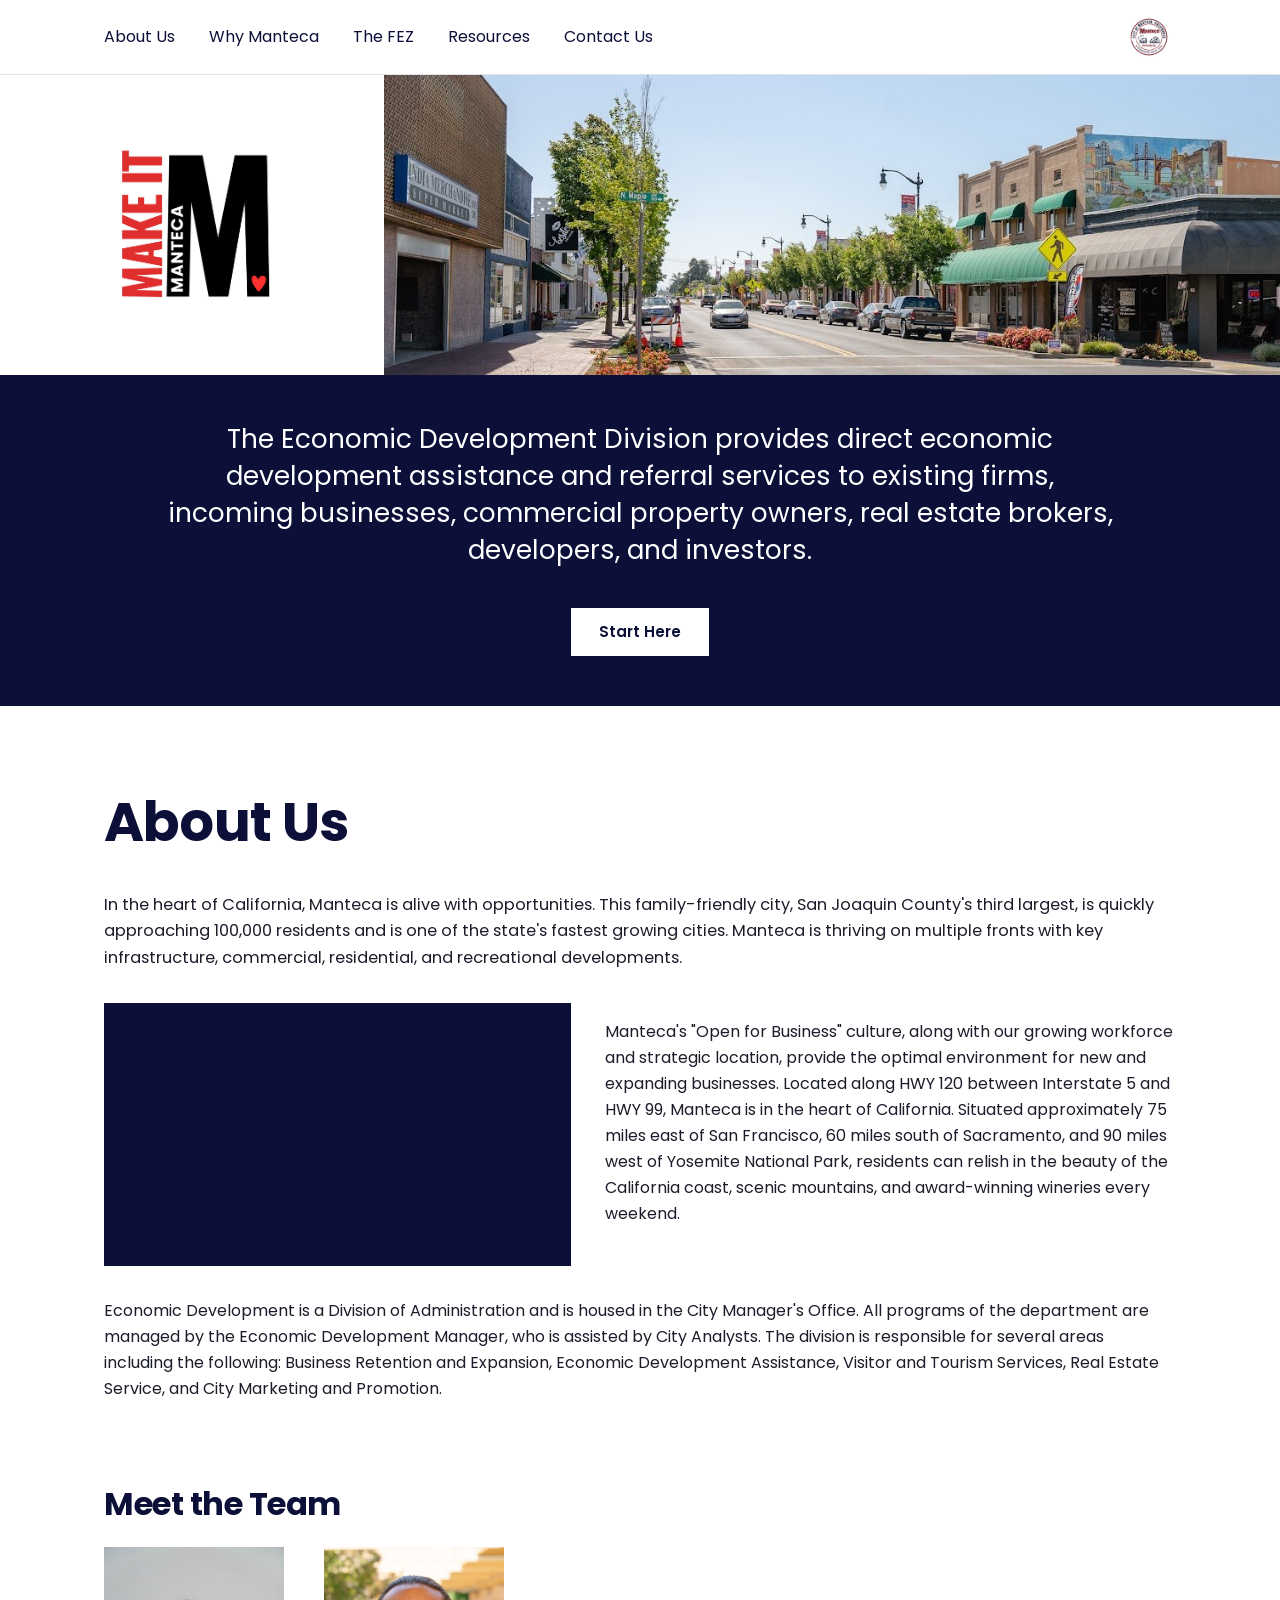
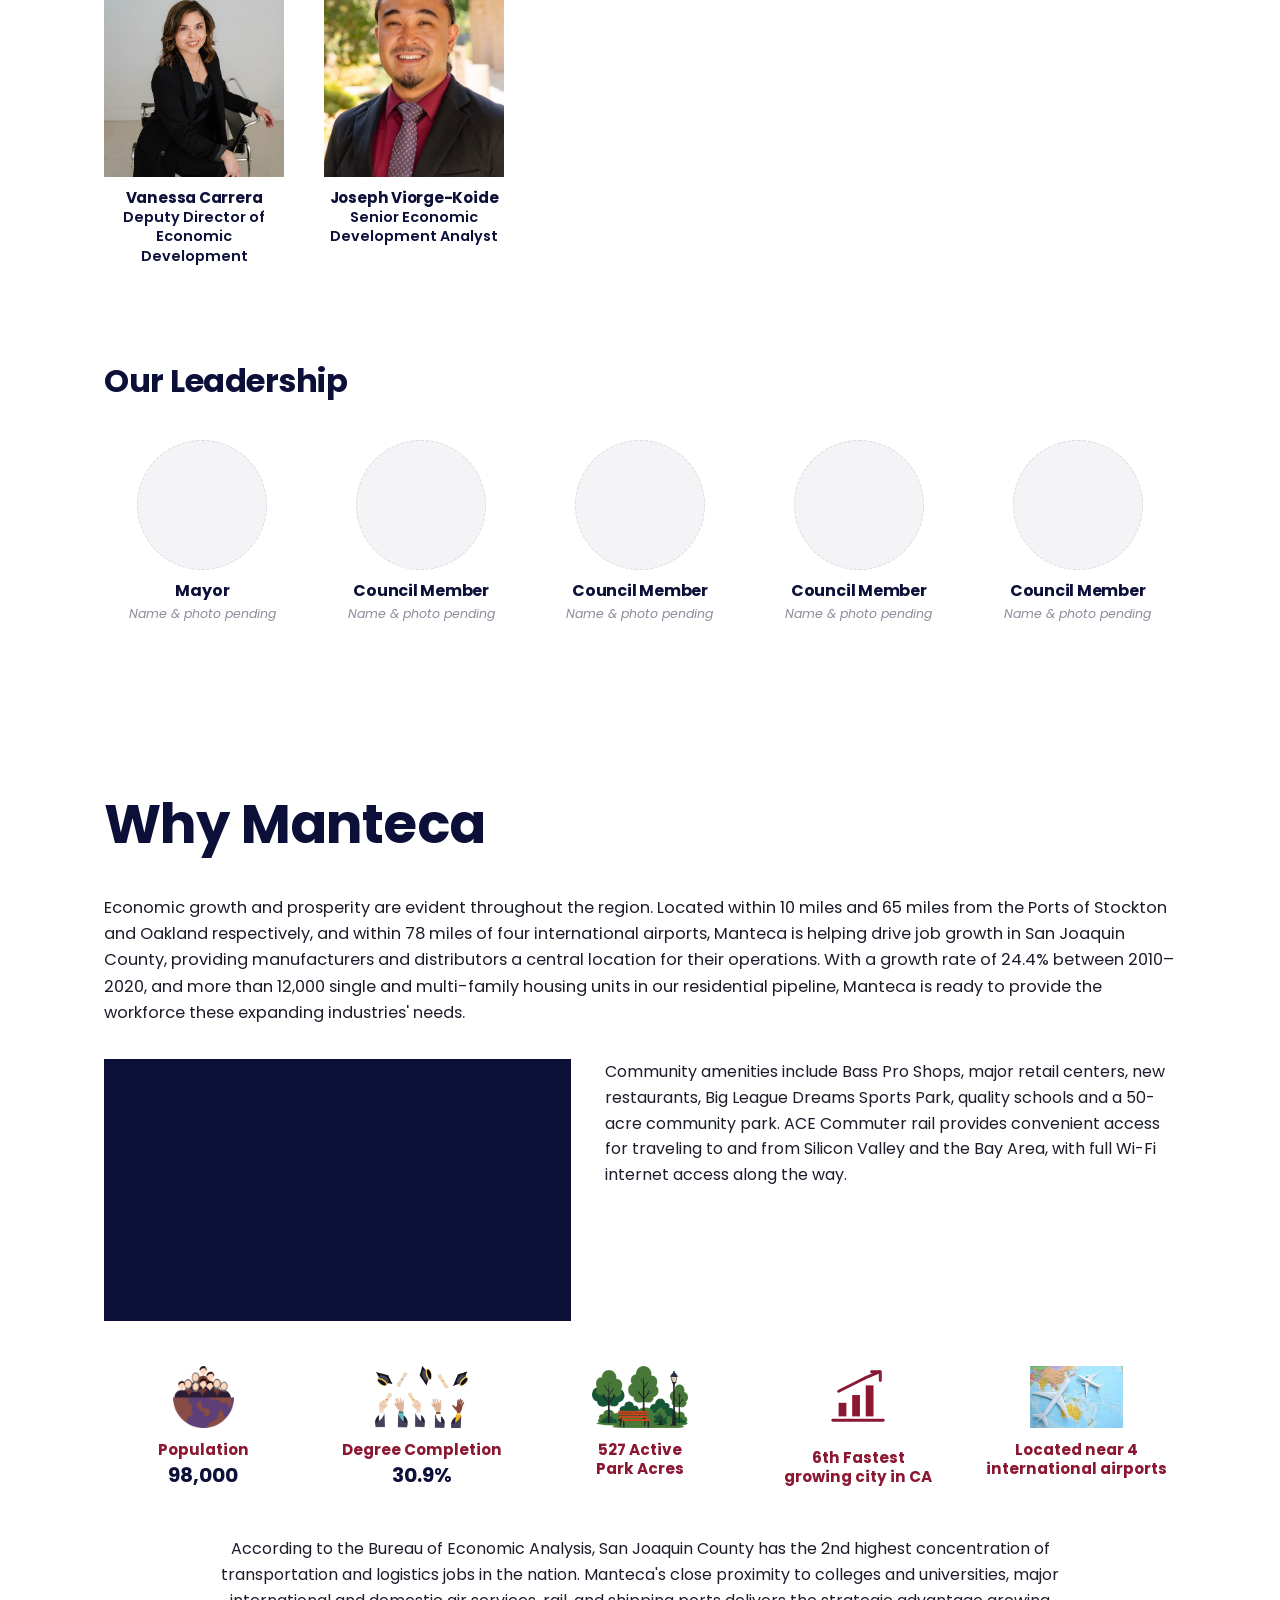
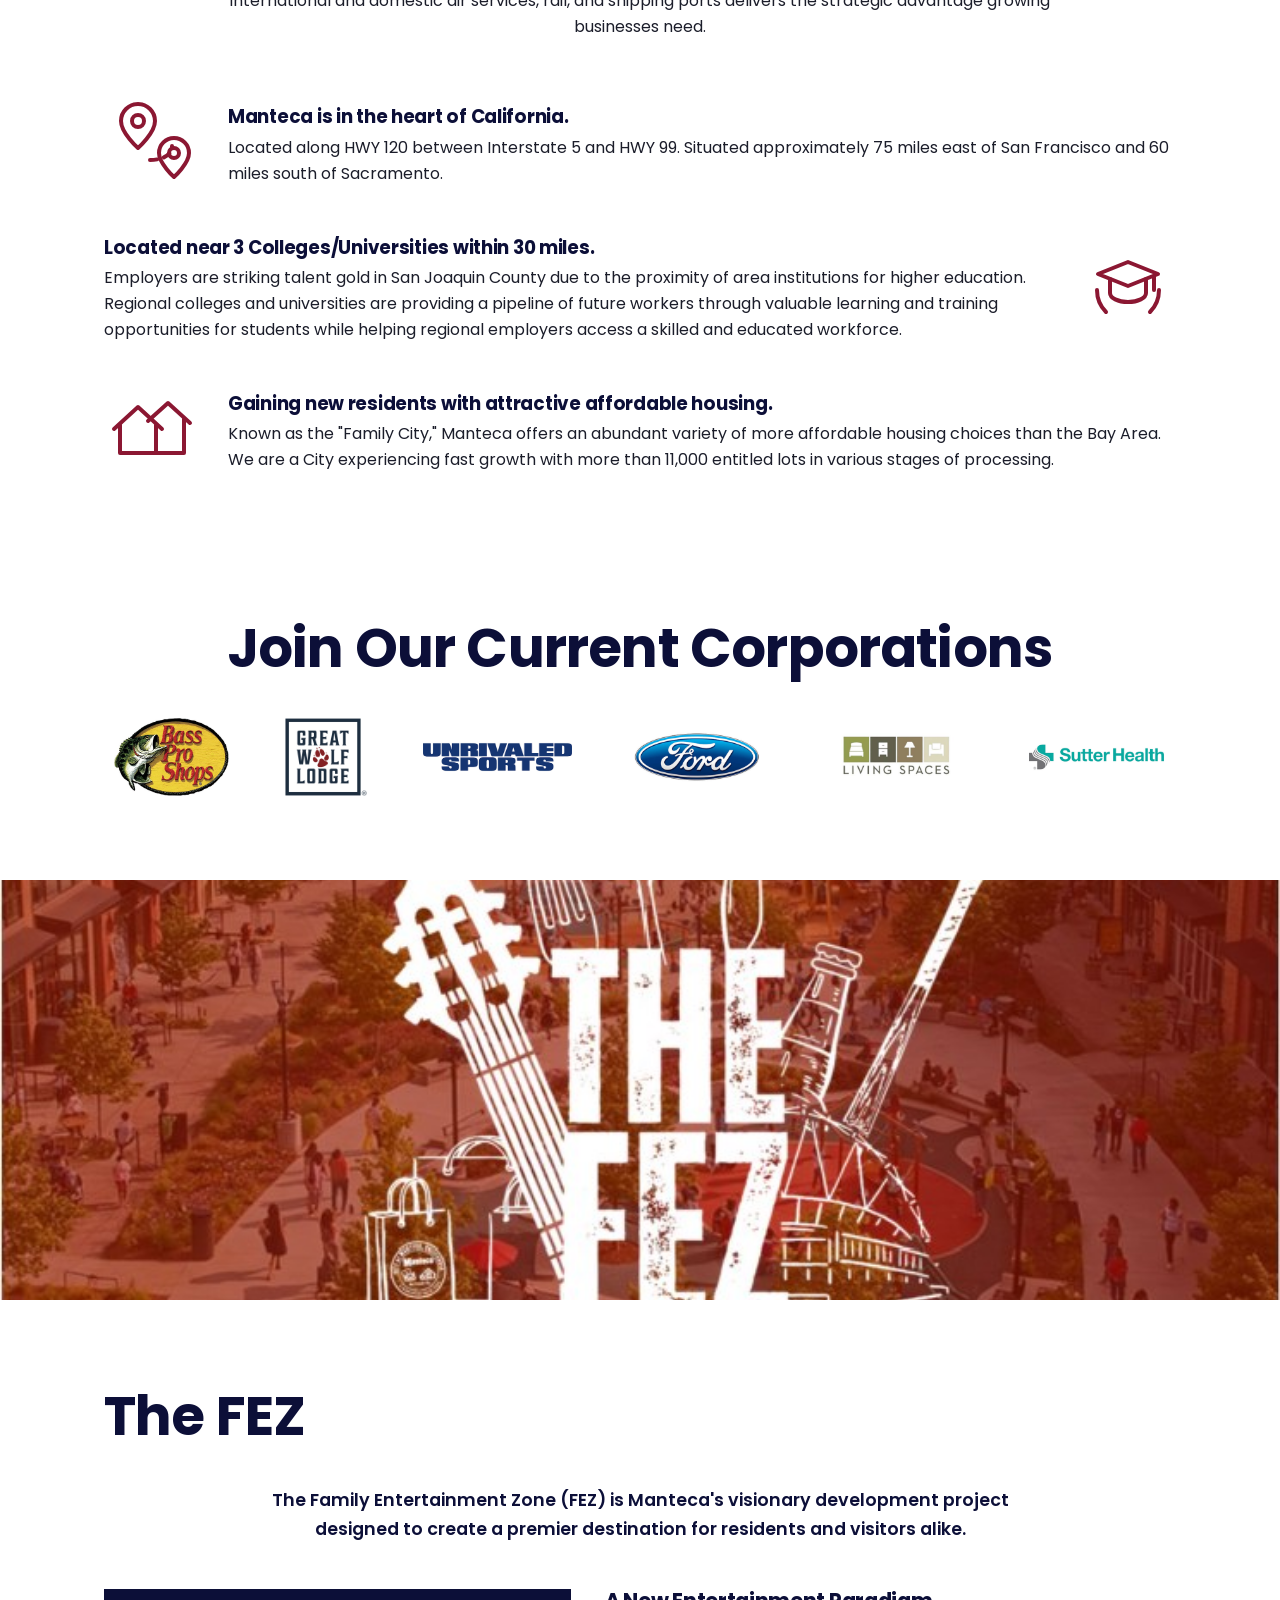
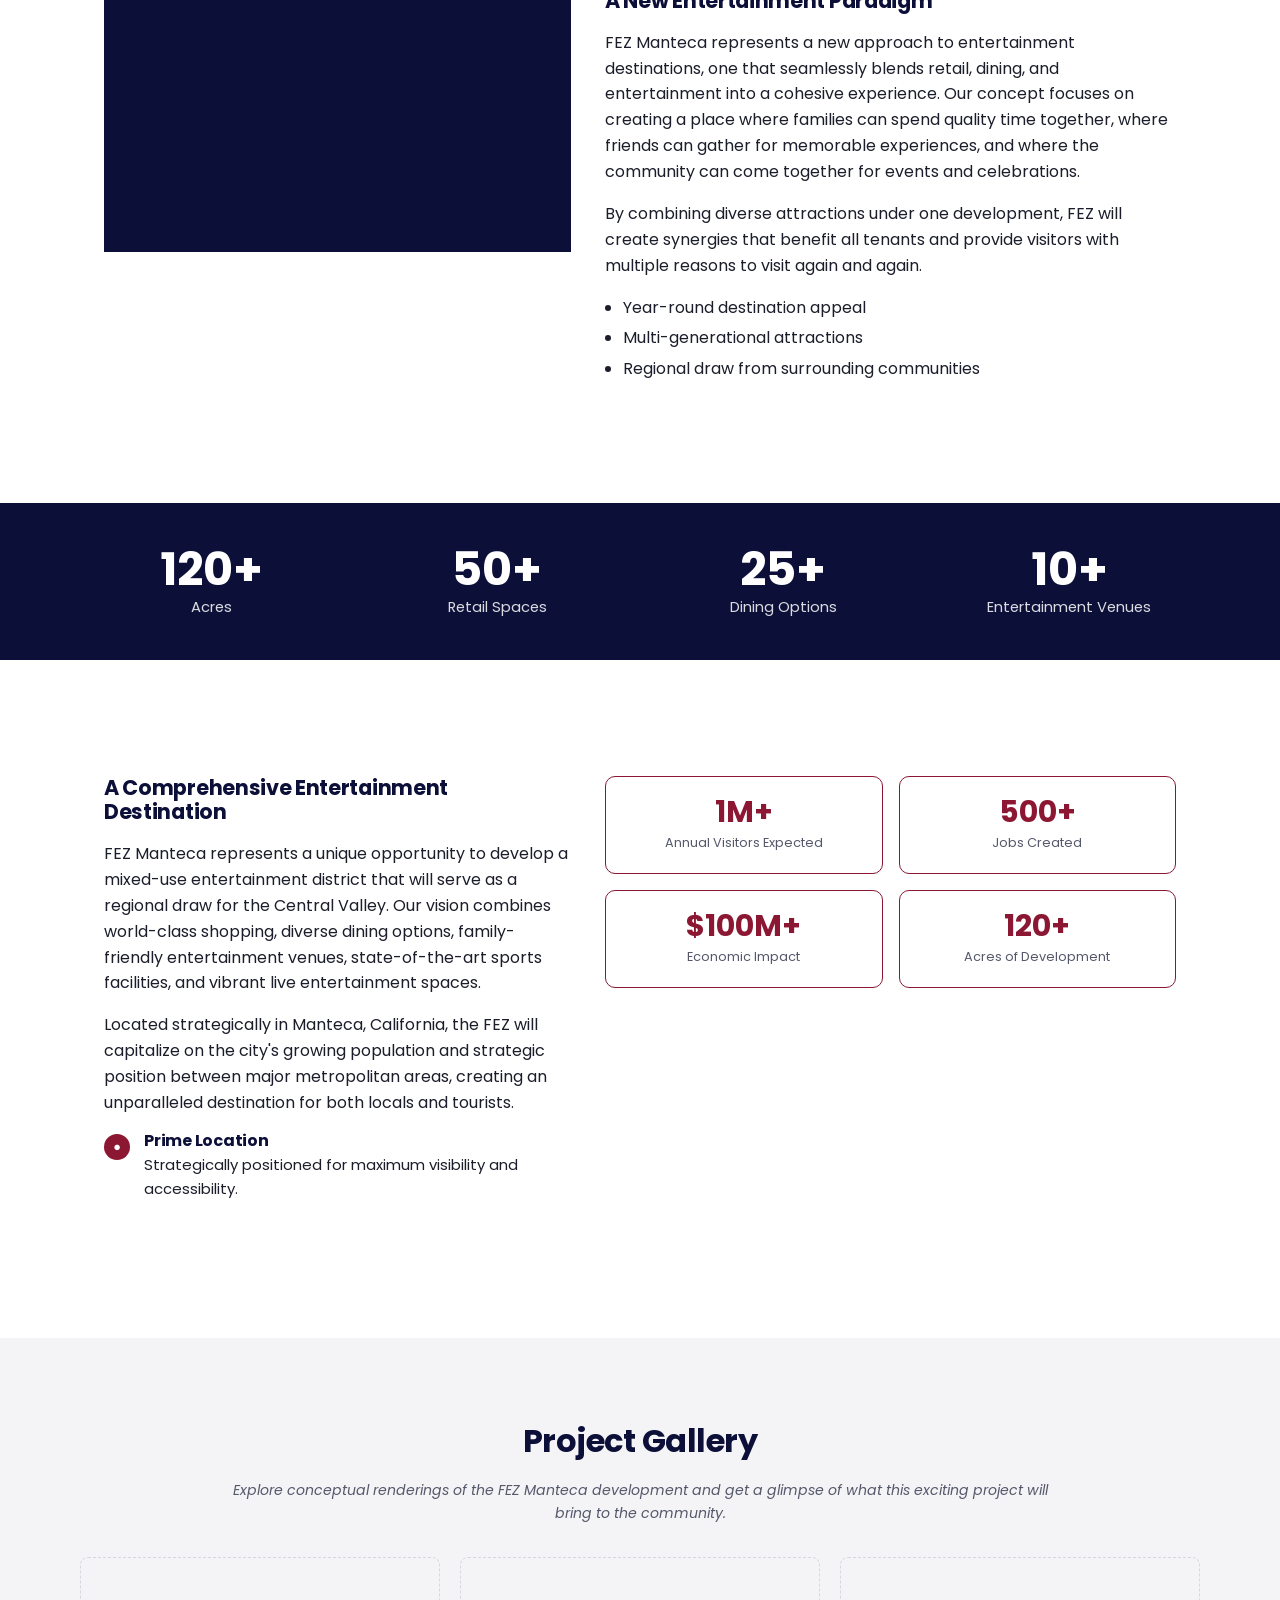
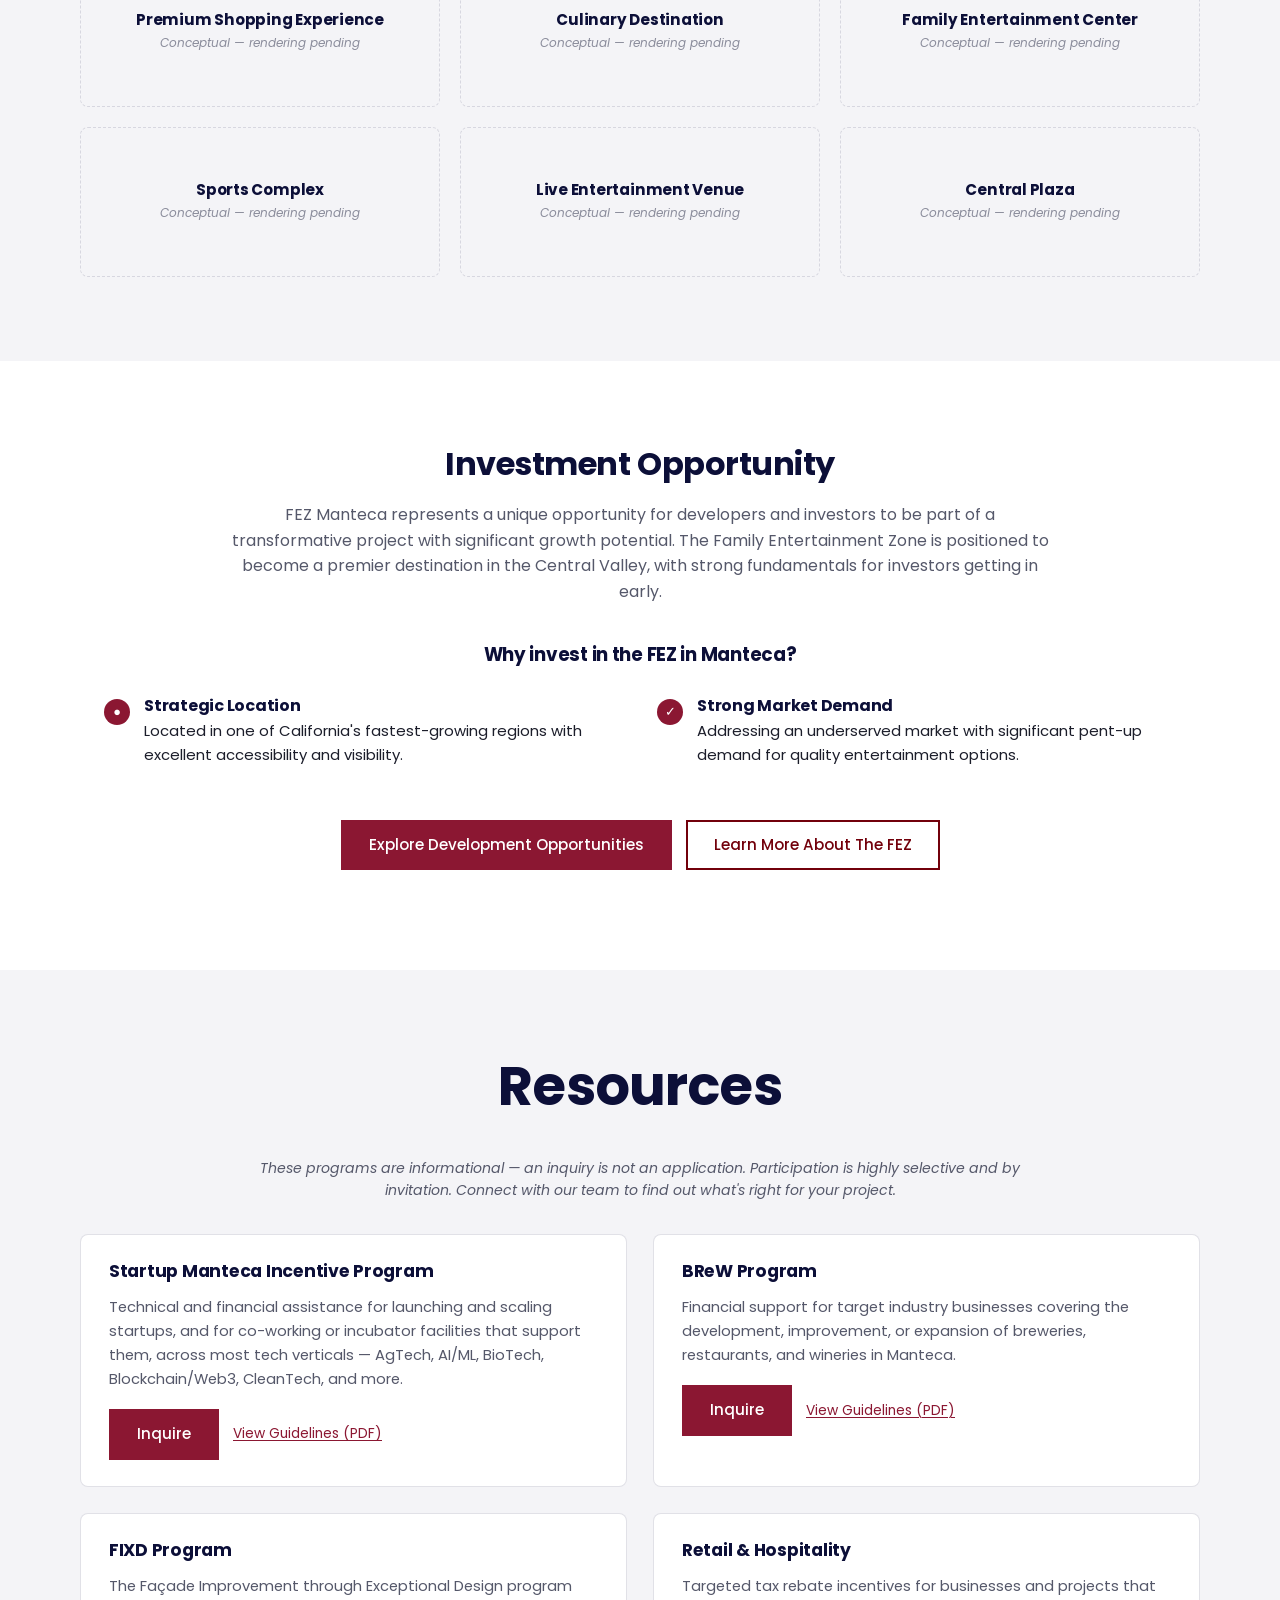
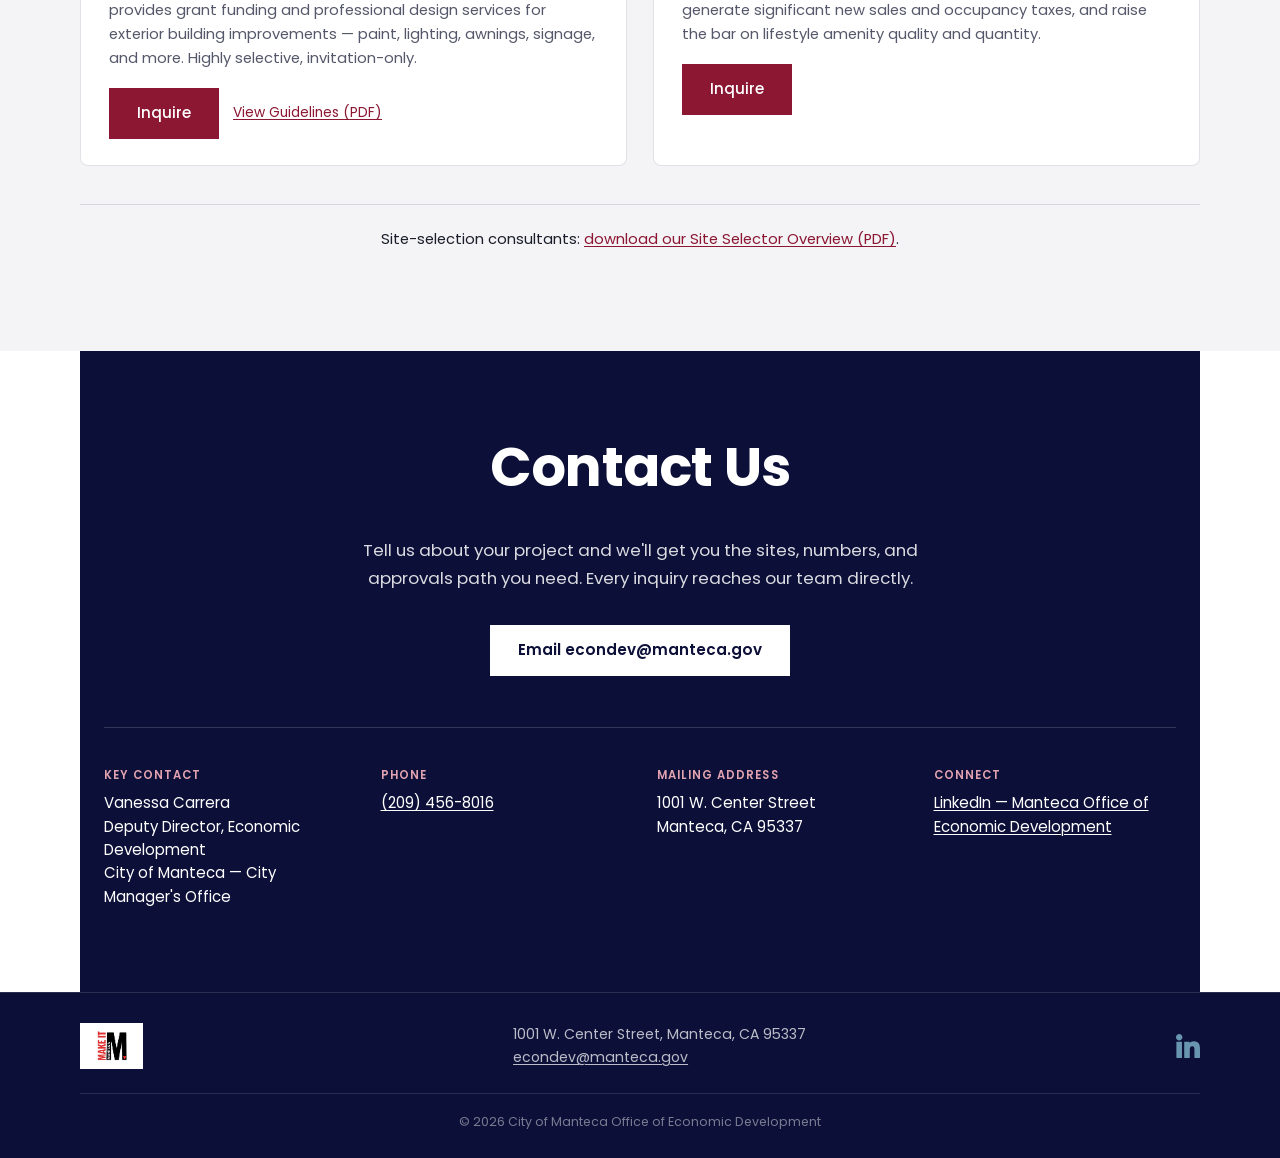
==== index.html @ bfed7cd8 "Scrap the contact form in favour of direct email and phone A form here had no good owner. GitHub Pag" ====
<!DOCTYPE html>
<html lang="en">
<head>
<meta charset="UTF-8" />
<meta name="viewport" content="width=device-width, initial-scale=1, maximum-scale=5">
<title>Make It Manteca | City of Manteca Office of Economic Development</title>
<meta name="description" content="Manteca, CA is a fast-growing city in the heart of California — strategic location, growing workforce, and the 120+ acre Family Entertainment Zone (FEZ), open for development partners.">
<link rel="canonical" href="https://makeitmanteca.com/">

<!-- Open Graph -->
<meta property="og:type" content="website">
<meta property="og:title" content="Make It Manteca | City of Manteca Office of Economic Development">
<meta property="og:description" content="Strategic location, a growing workforce, and the 120+ acre Family Entertainment Zone (FEZ). Discover why developers and investors are choosing Manteca, CA.">
<meta property="og:url" content="https://makeitmanteca.com/">
<meta property="og:image" content="https://makeitmanteca.com/_img/draft/hero-downtown.jpg">

<link rel="preconnect" href="https://fonts.googleapis.com">
<link rel="preconnect" href="https://fonts.gstatic.com" crossorigin>
<link href="https://fonts.googleapis.com/css2?family=Poppins:wght@300;400;500;600;700&display=swap" rel="stylesheet">
<link href="_css/site.css" rel="stylesheet" type="text/css">
</head>
<body>
<a href="#main" class="skip-link">Skip to main content</a>

<!--
  CONTENT + DESIGN SOURCE: the client's Canva draft ("Make it Manteca", City of Manteca,
  July 2026). Section order, copy, palette (navy #0c0f38 / crimson #8b1732), type, and
  imagery all follow that export. Logos, headshots, stat icons, the FEZ hero and the
  downtown hero were extracted from the draft PDF itself.

  Open items the client still owes are marked EDITOR NOTE inline.
-->

<header id="siteHeader">
  <div class="inner">
    <button id="navToggle" aria-expanded="false" aria-controls="nav">&#9776;<span class="visually-hidden">Menu</span></button>
    <!--
      EDITOR NOTE: the draft's nav had an unlabeled placeholder item ("holder") between
      Resources and Contact Us. Omitted until the client supplies a real label.
    -->
    <nav id="nav" aria-label="Main">
      <ul>
        <li><a href="#about">About Us</a></li>
        <li><a href="#whyManteca">Why Manteca</a></li>
        <li><a href="#fez">The FEZ</a></li>
        <li><a href="#resources">Resources</a></li>
        <li><a href="#contact">Contact Us</a></li>
      </ul>
    </nav>
    <img class="seal" src="_img/city-seal.png" alt="City of Manteca, California — The Family City">
  </div>
</header>

<main id="main">

  <section id="hero" aria-label="Introduction">
    <div class="heroSplit">
      <div class="logoPanel">
        <img src="_img/mim-logo.png" alt="Make It Manteca">
      </div>
      <div class="photoPanel" style="background-image:url('_img/draft/hero-downtown.jpg')" role="img" aria-label="Downtown Manteca streetscape on Main Street"></div>
    </div>
    <!--
      The draft floated a small outlined "Start Here" button alone on white below this banner.
      Merged into the navy band instead: the statement and its call to action read as one unit,
      and a solid white button actually has contrast here (crimson on navy does not — both are
      dark, roughly 2:1).
    -->
    <div class="heroBanner">
      <p>The Economic Development Division provides direct economic development assistance and referral services to existing firms, incoming businesses, commercial property owners, real estate brokers, developers, and investors.</p>
      <p class="cta"><a class="btn btn--light" href="#about">Start Here</a></p>
    </div>
  </section>

  <section id="about" class="section" aria-labelledby="aboutHeading">
    <h2 id="aboutHeading" class="sectionTitle">About Us</h2>
    <p class="lede">In the heart of California, Manteca is alive with opportunities. This family-friendly city, San Joaquin County's third largest, is quickly approaching 100,000 residents and is one of the state's fastest growing cities. Manteca is thriving on multiple fronts with key infrastructure, commercial, residential, and recreational developments.</p>

    <div class="mediaRow">
      <div class="videoWrap">
        <iframe src="https://www.youtube.com/embed/uyurfajkfyM" title="City of Manteca Overview: Commercial and Experiential Retail" allow="accelerometer; autoplay; clipboard-write; encrypted-media; gyroscope; picture-in-picture; web-share" allowfullscreen loading="lazy"></iframe>
      </div>
      <p>Manteca's "Open for Business" culture, along with our growing workforce and strategic location, provide the optimal environment for new and expanding businesses. Located along HWY 120 between Interstate 5 and HWY 99, Manteca is in the heart of California. Situated approximately 75 miles east of San Francisco, 60 miles south of Sacramento, and 90 miles west of Yosemite National Park, residents can relish in the beauty of the California coast, scenic mountains, and award-winning wineries every weekend.</p>
    </div>

    <p>Economic Development is a Division of Administration and is housed in the City Manager's Office. All programs of the department are managed by the Economic Development Manager, who is assisted by City Analysts. The division is responsible for several areas including the following: Business Retention and Expansion, Economic Development Assistance, Visitor and Tourism Services, Real Estate Service, and City Marketing and Promotion.</p>

    <h3 class="subTitle" style="margin-top:2.6em;">Meet the Team</h3>
    <!--
      EDITOR NOTE: the draft asks "Add Toni?" beside these two cards — an open question about
      adding a third card for Toni Lundgren. Left at two until the client confirms.
    -->
    <div class="teamGrid">
      <div class="teamCard">
        <img src="_img/team/vanessa-carrera.jpg" alt="Vanessa Carrera">
        <h4>Vanessa Carrera</h4>
        <p>Deputy Director of<br>Economic Development</p>
      </div>
      <div class="teamCard">
        <img src="_img/team/joseph-viorge-koide.jpg" alt="Joseph Viorge-Koide">
        <h4>Joseph Viorge-Koide</h4>
        <p>Senior Economic<br>Development Analyst</p>
      </div>
    </div>

    <h3 class="subTitle" style="margin-top:3em;">Our Leadership</h3>
    <!--
      EDITOR NOTE: role-only by design. Research surfaced likely current officeholders
      (Mayor Gary Singh; Vice Mayor Regina Lackey, District 2; Councilmember Mike Morowit,
      District 4) but council composition changes and the draft left all five unlabeled —
      confirm names and headshots with the City Clerk before publishing them.
    -->
    <div class="leadershipRow">
      <div class="leaderCard"><div class="avatar"></div><h4>Mayor</h4><p>Name &amp; photo pending</p></div>
      <div class="leaderCard"><div class="avatar"></div><h4>Council Member</h4><p>Name &amp; photo pending</p></div>
      <div class="leaderCard"><div class="avatar"></div><h4>Council Member</h4><p>Name &amp; photo pending</p></div>
      <div class="leaderCard"><div class="avatar"></div><h4>Council Member</h4><p>Name &amp; photo pending</p></div>
      <div class="leaderCard"><div class="avatar"></div><h4>Council Member</h4><p>Name &amp; photo pending</p></div>
    </div>
  </section>

  <section id="whyManteca" class="section" aria-labelledby="whyMantecaHeading">
    <h2 id="whyMantecaHeading" class="sectionTitle">Why Manteca</h2>
    <p class="lede">Economic growth and prosperity are evident throughout the region. Located within 10 miles and 65 miles from the Ports of Stockton and Oakland respectively, and within 78 miles of four international airports, Manteca is helping drive job growth in San Joaquin County, providing manufacturers and distributors a central location for their operations. With a growth rate of 24.4% between 2010&ndash;2020, and more than 12,000 single and multi-family housing units in our residential pipeline, Manteca is ready to provide the workforce these expanding industries' needs.</p>

    <div class="mediaRow">
      <div class="videoWrap">
        <iframe src="https://www.youtube.com/embed/FROXGKClHnk" title="Make It Manteca" allow="accelerometer; autoplay; clipboard-write; encrypted-media; gyroscope; picture-in-picture; web-share" allowfullscreen loading="lazy"></iframe>
      </div>
      <div>
        <!--
          EDITOR NOTE: the draft printed the "Family City / 11,000 entitled lots" paragraph
          twice in this section — here and again verbatim in the third feature row below.
          Kept once, in the feature row.
        -->
        <p>Community amenities include Bass Pro Shops, major retail centers, new restaurants, Big League Dreams Sports Park, quality schools and a 50-acre community park. ACE Commuter rail provides convenient access for traveling to and from Silicon Valley and the Bay Area, with full Wi-Fi internet access along the way.</p>
      </div>
    </div>

    <div class="statRow">
      <div class="statTile">
        <img src="_img/icons/population.png" alt="" aria-hidden="true">
        <span class="label">Population</span>
        <span class="figure">98,000</span>
      </div>
      <div class="statTile">
        <img src="_img/icons/degree.png" alt="" aria-hidden="true">
        <span class="label">Degree Completion</span>
        <span class="figure">30.9%</span>
      </div>
      <div class="statTile">
        <img src="_img/icons/parks.png" alt="" aria-hidden="true">
        <span class="label">527 Active<br>Park Acres</span>
      </div>
      <div class="statTile">
        <!-- the draft's bar-chart mark is vector art in Canva; redrawn here in brand crimson -->
        <svg viewBox="0 0 64 64" fill="none" aria-hidden="true" focusable="false">
          <path d="M6 56h52" stroke="#8b1732" stroke-width="3" stroke-linecap="round"/>
          <rect x="12" y="38" width="8" height="14" fill="#8b1732"/>
          <rect x="26" y="30" width="8" height="22" fill="#8b1732"/>
          <rect x="40" y="20" width="8" height="32" fill="#8b1732"/>
          <path d="M12 26 L28 18 L40 12 L54 6" stroke="#8b1732" stroke-width="3" stroke-linecap="round" stroke-linejoin="round"/>
          <path d="M46 6h9v9" stroke="#8b1732" stroke-width="3" stroke-linecap="round" stroke-linejoin="round"/>
        </svg>
        <span class="label">6th Fastest<br>growing city in CA</span>
      </div>
      <div class="statTile">
        <img src="_img/icons/airports.png" alt="" aria-hidden="true">
        <span class="label">Located near 4<br>international airports</span>
      </div>
    </div>

    <p class="beaNote">According to the Bureau of Economic Analysis, San Joaquin County has the 2nd highest concentration of transportation and logistics jobs in the nation. Manteca's close proximity to colleges and universities, major international and domestic air services, rail, and shipping ports delivers the strategic advantage growing businesses need.</p>

    <div class="featureRow">
      <div class="icon">
        <svg viewBox="0 0 96 96" fill="none" aria-hidden="true" focusable="false">
          <path d="M34 10c9.4 0 17 7.6 17 17 0 12-17 27-17 27S17 39 17 27c0-9.4 7.6-17 17-17z" stroke="currentColor" stroke-width="4" stroke-linejoin="round"/>
          <circle cx="34" cy="27" r="6" stroke="currentColor" stroke-width="4"/>
          <path d="M46 66c14 0 22-6 22-14" stroke="currentColor" stroke-width="4" stroke-linecap="round" stroke-dasharray="7 7"/>
          <path d="M70 44c8.3 0 15 6.7 15 15 0 10.5-15 24-15 24S55 69.5 55 59c0-8.3 6.7-15 15-15z" stroke="currentColor" stroke-width="4" stroke-linejoin="round"/>
          <circle cx="70" cy="59" r="5" stroke="currentColor" stroke-width="4"/>
        </svg>
      </div>
      <div>
        <h4>Manteca is in the heart of California.</h4>
        <p>Located along HWY 120 between Interstate 5 and HWY 99. Situated approximately 75 miles east of San Francisco and 60 miles south of Sacramento.</p>
      </div>
    </div>

    <div class="featureRow featureRow--flip">
      <div class="icon">
        <svg viewBox="0 0 96 96" fill="none" aria-hidden="true" focusable="false">
          <path d="M48 24 78 36 48 48 18 36 48 24z" stroke="currentColor" stroke-width="4" stroke-linejoin="round"/>
          <path d="M30 41v14c0 5 8 9 18 9s18-4 18-9V41" stroke="currentColor" stroke-width="4" stroke-linecap="round"/>
          <path d="M74 38v14" stroke="currentColor" stroke-width="4" stroke-linecap="round"/>
          <path d="M26 74c-6-6-9-14-9-22M70 74c6-6 9-14 9-22" stroke="currentColor" stroke-width="4" stroke-linecap="round"/>
        </svg>
      </div>
      <div>
        <!--
          EDITOR NOTE: the draft left this heading as literal "xx College/Universities in xx
          miles." Filled from a sourced count — San Joaquin Delta College (~14.5 mi),
          University of the Pacific (~16 mi), CSU Stanislaus (~29 mi). Confirm this is the
          set the client wants cited.
        -->
        <h4>Located near 3 Colleges/Universities within 30 miles.</h4>
        <p>Employers are striking talent gold in San Joaquin County due to the proximity of area institutions for higher education. Regional colleges and universities are providing a pipeline of future workers through valuable learning and training opportunities for students while helping regional employers access a skilled and educated workforce.</p>
      </div>
    </div>

    <div class="featureRow">
      <div class="icon">
        <svg viewBox="0 0 96 96" fill="none" aria-hidden="true" focusable="false">
          <path d="M10 48 34 26l24 22" stroke="currentColor" stroke-width="4" stroke-linecap="round" stroke-linejoin="round"/>
          <path d="M16 44v28h36V44" stroke="currentColor" stroke-width="4" stroke-linecap="round" stroke-linejoin="round"/>
          <path d="M44 40 64 22l22 20" stroke="currentColor" stroke-width="4" stroke-linecap="round" stroke-linejoin="round"/>
          <path d="M50 72h30V38" stroke="currentColor" stroke-width="4" stroke-linecap="round" stroke-linejoin="round"/>
        </svg>
      </div>
      <div>
        <h4>Gaining new residents with attractive affordable housing.</h4>
        <p>Known as the "Family City," Manteca offers an abundant variety of more affordable housing choices than the Bay Area. We are a City experiencing fast growth with more than 11,000 entitled lots in various stages of processing.</p>
      </div>
    </div>

    <h2 class="sectionTitle center" style="margin-top:2.4em;">Join Our Current Corporations</h2>
    <div id="logoWall">
      <img src="_img/logos/bass-pro-shops.png" alt="Bass Pro Shops">
      <img src="_img/logos/great-wolf-lodge.png" alt="Great Wolf Lodge">
      <img src="_img/logos/unrivaled-sports.png" alt="Unrivaled Sports">
      <img src="_img/logos/ford.png" alt="Ford">
      <img src="_img/logos/living-spaces.png" alt="Living Spaces">
      <img src="_img/logos/sutter-health.png" alt="Sutter Health">
    </div>
    <!--
      EDITOR NOTE: Walmart is named in the draft and belongs in this wall, but its logo is
      vector art in the Canva file and could not be extracted as an image. Add a licensed
      Walmart logo file to _img/logos/ and drop an <img> in above.

      EDITOR NOTE: the draft also reserves space for 4 business testimonial videos here, all
      four left empty. Cut until real testimonials are supplied.
    -->
  </section>

  <section id="fez" aria-labelledby="fezHeading">
    <div class="fezHero" style="background-image:url('_img/draft/fez-hero.jpg')" role="img" aria-label="The FEZ — Family Entertainment Zone, Manteca, CA"></div>
    <div class="section">
      <h2 id="fezHeading" class="sectionTitle">The FEZ</h2>
      <p class="tagline">The Family Entertainment Zone (FEZ) is Manteca's visionary development project designed to create a premier destination for residents and visitors alike.</p>

      <div class="mediaRow">
        <div class="videoWrap">
          <iframe src="https://www.youtube.com/embed/xxdtJeF1AtQ" title="The FEZ – Manteca's Family Entertainment Zone" allow="accelerometer; autoplay; clipboard-write; encrypted-media; gyroscope; picture-in-picture; web-share" allowfullscreen loading="lazy"></iframe>
        </div>
        <div>
          <h3 class="subTitle" style="font-size:1.3rem;">A New Entertainment Paradigm</h3>
          <p>FEZ Manteca represents a new approach to entertainment destinations, one that seamlessly blends retail, dining, and entertainment into a cohesive experience. Our concept focuses on creating a place where families can spend quality time together, where friends can gather for memorable experiences, and where the community can come together for events and celebrations.</p>
          <p>By combining diverse attractions under one development, FEZ will create synergies that benefit all tenants and provide visitors with multiple reasons to visit again and again.</p>
          <ul class="bullets">
            <li>Year-round destination appeal</li>
            <li>Multi-generational attractions</li>
            <li>Regional draw from surrounding communities</li>
          </ul>
        </div>
      </div>
    </div>

    <!--
      EDITOR NOTE: FEZ acreage conflict — the draft says 120+ acres, the promo video said 150,
      the legacy .org site said 1,040. Using the draft's 120+ throughout. Reconfirm with
      Vanessa/Elia before this goes to print.
    -->
    <div class="fezBand">
      <div class="inner">
        <div><strong>120+</strong><span>Acres</span></div>
        <div><strong>50+</strong><span>Retail Spaces</span></div>
        <div><strong>25+</strong><span>Dining Options</span></div>
        <div><strong>10+</strong><span>Entertainment Venues</span></div>
      </div>
    </div>

    <div class="section">
      <div class="mediaRow">
        <div>
          <h3 class="subTitle" style="font-size:1.3rem;">A Comprehensive Entertainment Destination</h3>
          <p>FEZ Manteca represents a unique opportunity to develop a mixed-use entertainment district that will serve as a regional draw for the Central Valley. Our vision combines world-class shopping, diverse dining options, family-friendly entertainment venues, state-of-the-art sports facilities, and vibrant live entertainment spaces.</p>
          <p>Located strategically in Manteca, California, the FEZ will capitalize on the city's growing population and strategic position between major metropolitan areas, creating an unparalleled destination for both locals and tourists.</p>
          <div class="investPoint">
            <span class="dot" aria-hidden="true">&#9679;</span>
            <div>
              <h5>Prime Location</h5>
              <p>Strategically positioned for maximum visibility and accessibility.</p>
            </div>
          </div>
        </div>
        <!--
          EDITOR NOTE: "$100+ Economic Impact" in the draft is missing its unit — using $100M+
          per the build brief's stated assumption. Confirm with the client.
          The draft's metric box also repeated "120+ Acres of Development", already in the band
          above; dropped so the same figure isn't printed twice.
        -->
        <div class="metricCards">
          <div><strong>1M+</strong><span>Annual Visitors Expected</span></div>
          <div><strong>500+</strong><span>Jobs Created</span></div>
          <div><strong>$100M+</strong><span>Economic Impact</span></div>
          <div><strong>120+</strong><span>Acres of Development</span></div>
        </div>
      </div>
    </div>

    <div class="section section--tint">
      <div class="inner">
        <h3 class="subTitle center">Project Gallery</h3>
        <p class="noteLine">Explore conceptual renderings of the FEZ Manteca development and get a glimpse of what this exciting project will bring to the community.</p>
        <!--
          EDITOR NOTE: the draft's six gallery images are concept/stock renderings embedded as a
          single flattened graphic, too low-resolution to reuse and not confirmed as real project
          assets. Rendered as labeled placeholders rather than passing stock art off as the real
          design. Drop real renderings in and swap these cards for <img> when available.
        -->
        <div class="galleryGrid">
          <div class="galleryCard"><h5>Premium Shopping Experience</h5><span>Conceptual — rendering pending</span></div>
          <div class="galleryCard"><h5>Culinary Destination</h5><span>Conceptual — rendering pending</span></div>
          <div class="galleryCard"><h5>Family Entertainment Center</h5><span>Conceptual — rendering pending</span></div>
          <div class="galleryCard"><h5>Sports Complex</h5><span>Conceptual — rendering pending</span></div>
          <div class="galleryCard"><h5>Live Entertainment Venue</h5><span>Conceptual — rendering pending</span></div>
          <div class="galleryCard"><h5>Central Plaza</h5><span>Conceptual — rendering pending</span></div>
        </div>
      </div>
    </div>

    <div class="section">
      <h3 class="subTitle center">Investment Opportunity</h3>
      <!--
        EDITOR NOTE: the draft had two back-to-back sentences making the same claim
        ("unique opportunity ... significant growth potential" twice). Merged into one.
      -->
      <p class="noteLine" style="font-style:normal;font-size:1rem;margin-bottom:2.4em;">FEZ Manteca represents a unique opportunity for developers and investors to be part of a transformative project with significant growth potential. The Family Entertainment Zone is positioned to become a premier destination in the Central Valley, with strong fundamentals for investors getting in early.</p>
      <h4 class="center" style="font-size:1.15rem;">Why invest in the FEZ in Manteca?</h4>
      <div class="mediaRow" style="grid-template-columns:1fr 1fr;">
        <div class="investPoint">
          <span class="dot" aria-hidden="true">&#9679;</span>
          <div>
            <h5>Strategic Location</h5>
            <p>Located in one of California's fastest-growing regions with excellent accessibility and visibility.</p>
          </div>
        </div>
        <div class="investPoint">
          <span class="dot" aria-hidden="true">&#10003;</span>
          <div>
            <h5>Strong Market Demand</h5>
            <p>Addressing an underserved market with significant pent-up demand for quality entertainment options.</p>
          </div>
        </div>
      </div>
      <p class="center" style="margin-top:1.5em;">
        <a class="btn btn--solid" href="mailto:econdev@manteca.gov?subject=makeitmanteca.com:%20FEZ%20Development%20Opportunity">Explore Development Opportunities</a>
        <a class="btn" href="https://thefezmanteca.com/" style="margin-left:10px;">Learn More About The FEZ</a>
      </p>
    </div>
  </section>

  <section id="resources" class="section section--tint" aria-labelledby="resourcesHeading">
    <div class="inner">
      <h2 id="resourcesHeading" class="sectionTitle center">Resources</h2>
      <!--
        EDITOR NOTE: the draft names "Resources" in the nav without specifying contents. Scoped
        to the City's incentive programs per the build brief's best guess. Guideline PDFs are
        served from this repo; confirm whether applications should route to makeitmanteca.org.
      -->
      <p class="noteLine">These programs are informational — an inquiry is not an application. Participation is highly selective and by invitation. Connect with our team to find out what's right for your project.</p>
      <div class="programGrid">
        <div class="programCard">
          <h4>Startup Manteca Incentive Program</h4>
          <p>Technical and financial assistance for launching and scaling startups, and for co-working or incubator facilities that support them, across most tech verticals — AgTech, AI/ML, BioTech, Blockchain/Web3, CleanTech, and more.</p>
          <div class="linkRow">
            <a class="btn btn--solid" href="mailto:econdev@manteca.gov?subject=makeitmanteca.com:%20Startup%20Manteca%20Inquiry">Inquire</a>
            <a href="_pdf/startup-manteca-program-guidelines.pdf">View Guidelines (PDF)</a>
          </div>
        </div>
        <div class="programCard">
          <h4>BReW Program</h4>
          <p>Financial support for target industry businesses covering the development, improvement, or expansion of breweries, restaurants, and wineries in Manteca.</p>
          <div class="linkRow">
            <a class="btn btn--solid" href="mailto:econdev@manteca.gov?subject=makeitmanteca.com:%20BReW%20Program%20Inquiry">Inquire</a>
            <a href="_pdf/brew-guidelines.pdf">View Guidelines (PDF)</a>
          </div>
        </div>
        <div class="programCard">
          <h4>FIXD Program</h4>
          <p>The Façade Improvement through Exceptional Design program provides grant funding and professional design services for exterior building improvements — paint, lighting, awnings, signage, and more. Highly selective, invitation-only.</p>
          <div class="linkRow">
            <a class="btn btn--solid" href="mailto:econdev@manteca.gov?subject=makeitmanteca.com:%20FIXD%20Program%20Inquiry">Inquire</a>
            <a href="_pdf/fixd-guidelines.pdf">View Guidelines (PDF)</a>
          </div>
        </div>
        <div class="programCard">
          <h4>Retail &amp; Hospitality</h4>
          <p>Targeted tax rebate incentives for businesses and projects that generate significant new sales and occupancy taxes, and raise the bar on lifestyle amenity quality and quantity.</p>
          <div class="linkRow">
            <a class="btn btn--solid" href="mailto:econdev@manteca.gov?subject=makeitmanteca.com:%20Retail%20%26%20Hospitality%20Inquiry">Inquire</a>
          </div>
        </div>
      </div>
      <p class="resourceLine">Site-selection consultants: <a href="_pdf/site-selectors-deck.pdf">download our Site Selector Overview (PDF)</a>.</p>
    </div>
  </section>

  <!--
    No contact form by design. This is a static site with no backend, so a form would either
    post nowhere or depend on a third-party endpoint / an individual's Google account that
    nobody owns long-term — and a form that quietly loses inquiries is worse than no form.
    Direct email and phone also suit the audience here (brokers, developers, site selectors).
    If a form is ever wanted, the endpoint wiring and a ready-to-deploy Google Apps Script
    handler are in this repo's history — see the commits around _docs/contact-form-setup.md.
  -->
  <section id="contact" class="section" aria-labelledby="contactHeading">
    <h2 id="contactHeading" class="sectionTitle center">Contact Us</h2>
    <p class="contactLead">Tell us about your project and we'll get you the sites, numbers, and approvals path you need. Every inquiry reaches our team directly.</p>

    <p class="center" style="margin-bottom:3.2em;">
      <a class="btn btn--light" href="mailto:econdev@manteca.gov?subject=makeitmanteca.com%20inquiry">Email econdev@manteca.gov</a>
    </p>

    <div class="contactCols">
      <div>
        <span class="label">Key Contact</span>
        Vanessa Carrera<br>
        Deputy Director, Economic Development<br>
        City of Manteca &mdash; City Manager's Office
      </div>
      <div>
        <span class="label">Phone</span>
        <a href="tel:+12094568016">(209) 456-8016</a>
      </div>
      <div>
        <span class="label">Mailing Address</span>
        1001 W. Center Street<br>
        Manteca, CA 95337
      </div>
      <div>
        <span class="label">Connect</span>
        <a href="https://www.linkedin.com/company/manteca-office-of-economic-development">LinkedIn — Manteca Office of<br>Economic Development</a>
      </div>
    </div>
  </section>

</main>

<footer id="siteFooter">
  <div class="inner">
    <a class="logo" href="#top" aria-label="Make It Manteca — home"><img src="_img/mim-logo.png" alt="Make It Manteca"></a>
    <address>1001 W. Center Street, Manteca, CA 95337<br><a href="mailto:econdev@manteca.gov" style="color:inherit">econdev@manteca.gov</a></address>
    <div class="socialIconsRow"><a href="https://www.linkedin.com/company/manteca-office-of-economic-development"><img src="_img/linkedin.svg" alt="LinkedIn"></a></div>
  </div>
  <p class="bottomLine">&copy; 2026 City of Manteca Office of Economic Development</p>
</footer>

<script>
(function () {
  var toggle = document.getElementById('navToggle');
  var nav = document.getElementById('nav');
  toggle.addEventListener('click', function () {
    var open = nav.classList.toggle('open');
    toggle.setAttribute('aria-expanded', open ? 'true' : 'false');
  });
  nav.querySelectorAll('a').forEach(function (a) {
    a.addEventListener('click', function () {
      nav.classList.remove('open');
      toggle.setAttribute('aria-expanded', 'false');
    });
  });
})();

</script>
</body>
</html>
---- _css/site.css ----
/* ==========================================================================
   Make It Manteca — makeitmanteca.com
   Investor / developer pitch site for the City of Manteca Office of
   Economic Development.

   Design language taken from the client's Canva draft ("Make it Manteca",
   City of Manteca, July 2026). Palette and type sampled directly from that
   export — deep navy + crimson on white, rounded geometric sans. The earlier
   orange/olive/slate palette in this file was inherited from an
   investelkgrove.org HTTrack scrape and was never Manteca's.
   ========================================================================== */

:root {
  /* sampled from the Canva export */
  --navy: #0c0f38;
  --navy-2: #153572;
  --crimson: #8b1732;
  --crimson-deep: #72000b;

  --ink: #1b1d2a;
  --gray: #55586a;
  --paper: #ffffff;
  --paper-2: #f4f4f7;
  --line: rgba(12, 15, 56, 0.12);
  --line-light: rgba(255, 255, 255, 0.4);

  --max: 1120px;
  --font: "Poppins", -apple-system, BlinkMacSystemFont, "Segoe UI", sans-serif;
}

* { box-sizing: border-box; }
html { scroll-behavior: smooth; }

body {
  margin: 0;
  font-family: var(--font);
  color: var(--ink);
  background: var(--paper);
  line-height: 1.62;
  font-size: 1rem;
  -webkit-font-smoothing: antialiased;
}

img { max-width: 100%; display: block; }

a { color: var(--crimson); text-decoration-thickness: 1px; text-underline-offset: 2px; }

h1, h2, h3, h4, h5 {
  font-family: var(--font);
  color: var(--navy);
  font-weight: 700;
  line-height: 1.18;
  letter-spacing: -0.015em;
  margin: 0 0 0.6em;
}

/* Big navy section headings, as in the draft */
h2.sectionTitle {
  font-size: clamp(2.1rem, 5vw, 3.4rem);
  margin-bottom: 0.7em;
}
h3.subTitle { font-size: clamp(1.4rem, 3vw, 2rem); }

.visually-hidden {
  position: absolute !important;
  width: 1px; height: 1px;
  padding: 0; margin: -1px;
  overflow: hidden;
  clip: rect(0,0,0,0);
  white-space: nowrap;
  border: 0;
}

.skip-link {
  position: absolute;
  left: -999px;
  top: 0;
  background: var(--navy);
  color: #fff;
  padding: 12px 20px;
  z-index: 200;
}
.skip-link:focus { left: 0; }

.section {
  padding: 84px 24px;
  max-width: var(--max);
  margin: 0 auto;
}
.section--tint { max-width: none; background: var(--paper-2); }
.section--tint > .inner { max-width: var(--max); margin: 0 auto; }
.center { text-align: center; }
.lede { font-size: 1.02rem; margin-bottom: 1.4em; }

/* -------------------------------------------------------------- buttons */
.btn {
  display: inline-block;
  font-family: var(--font);
  font-size: 0.95rem;
  font-weight: 500;
  padding: 11px 26px;
  text-decoration: none;
  border: 2px solid var(--crimson-deep);
  color: var(--crimson-deep);
  background: transparent;
  transition: background 0.18s ease, color 0.18s ease;
  cursor: pointer;
}
.btn:hover { background: var(--crimson-deep); color: #fff; }
.btn--solid { background: var(--crimson); border-color: var(--crimson); color: #fff; }
.btn--solid:hover { background: var(--crimson-deep); border-color: var(--crimson-deep); }
.btn--onDark { border-color: rgba(255,255,255,0.55); color: #fff; }
.btn--onDark:hover { background: #fff; color: var(--navy); border-color: #fff; }
/* solid white — the only high-contrast option on the navy band */
.btn--light { background: #fff; border-color: #fff; color: var(--navy); font-weight: 600; }
.btn--light:hover { background: var(--crimson); border-color: var(--crimson); color: #fff; }

/* -------------------------------------------------------------- header */
#siteHeader {
  position: sticky;
  top: 0;
  z-index: 100;
  background: #fff;
  border-bottom: 1px solid var(--line);
}
#siteHeader .inner {
  max-width: var(--max);
  margin: 0 auto;
  padding: 10px 24px;
  display: flex;
  align-items: center;
  justify-content: space-between;
  gap: 20px;
}
#nav { display: flex; align-items: center; }
#nav ul {
  display: flex;
  gap: 34px;
  margin: 0; padding: 0;
  list-style: none;
}
#nav a {
  color: var(--navy);
  font-size: 1rem;
  font-weight: 400;
  text-decoration: none;
  border-bottom: 2px solid transparent;
  padding-bottom: 3px;
}
#nav a:hover, #nav a:focus { border-color: var(--crimson); }
#siteHeader .seal { height: 54px; width: auto; }
#navToggle {
  display: none;
  background: none;
  border: 1px solid var(--line);
  color: var(--navy);
  font-size: 1.4rem;
  line-height: 1;
  padding: 5px 12px;
}

/* -------------------------------------------------------------- hero */
.heroSplit { display: flex; align-items: stretch; }
.heroSplit .logoPanel {
  flex: 0 0 30%;
  background: #fff;
  display: flex;
  align-items: center;
  justify-content: center;
  padding: 26px 20px;
}
.heroSplit .logoPanel img { width: 100%; max-width: 250px; }
.heroSplit .photoPanel {
  flex: 1;
  background-size: cover;
  background-position: center;
  min-height: 300px;
}
@media (max-width: 760px) {
  .heroSplit { flex-direction: column; }
  .heroSplit .logoPanel { flex: none; padding: 22px 20px; }
  .heroSplit .photoPanel { min-height: 210px; }
}

.heroBanner { background: var(--navy); padding: 46px 24px 50px; }
.heroBanner p {
  max-width: 950px;
  margin: 0 auto;
  text-align: center;
  color: #fff;
  font-size: clamp(1.1rem, 2.4vw, 1.65rem);
  font-weight: 400;
  line-height: 1.4;
}
.heroBanner p.cta { margin-top: 1.5em; }

/* ------------------------------------------------------ media + text row */
.mediaRow {
  display: grid;
  grid-template-columns: minmax(0, 0.9fr) minmax(0, 1.1fr);
  gap: 34px;
  align-items: start;
  margin: 2em 0;
}
@media (max-width: 760px) { .mediaRow { grid-template-columns: 1fr; } }
.mediaRow p:first-child { margin-top: 0; }

.videoWrap {
  position: relative;
  padding-bottom: 56.25%;
  height: 0;
  overflow: hidden;
  background: var(--navy);
}
.videoWrap iframe {
  position: absolute;
  inset: 0;
  width: 100%;
  height: 100%;
  border: 0;
}
.videoWrap--wide { max-width: 780px; margin: 0 auto 2.5em; }

/* ------------------------------------------------------ photo banner */
.photoBanner {
  min-height: 300px;
  background-size: cover;
  background-position: center;
}

/* ------------------------------------------------------ team + leadership */
.teamGrid {
  display: flex;
  flex-wrap: wrap;
  gap: 40px;
  margin-top: 1.5em;
}
.teamCard { width: 180px; }
.teamCard img {
  width: 180px;
  height: 230px;
  object-fit: cover;
  object-position: center top;
  margin-bottom: 12px;
}
.teamCard h4 {
  font-size: 0.95rem;
  margin: 0 0 0.1em;
  text-align: center;
}
.teamCard p {
  margin: 0;
  font-size: 0.9rem;
  font-weight: 600;
  color: var(--navy);
  text-align: center;
  line-height: 1.35;
}

.leadershipRow {
  display: grid;
  grid-template-columns: repeat(5, 1fr);
  gap: 22px;
  margin-top: 2.5em;
  text-align: center;
}
@media (max-width: 800px) { .leadershipRow { grid-template-columns: repeat(2, 1fr); } }
.leaderCard .avatar {
  width: 100%;
  max-width: 130px;
  aspect-ratio: 1;
  border-radius: 50%;
  margin: 0 auto 12px;
  background: var(--paper-2);
  border: 1px dashed var(--line);
}
.leaderCard h4 { font-size: 1rem; margin-bottom: 0.2em; }
.leaderCard p { margin: 0; font-size: 0.78rem; font-style: italic; color: #8b8d9c; }

/* ------------------------------------------------------ stat tiles */
.statRow {
  display: grid;
  grid-template-columns: repeat(5, 1fr);
  gap: 20px;
  margin: 2.8em 0;
  text-align: center;
}
@media (max-width: 900px) { .statRow { grid-template-columns: repeat(3, 1fr); } }
@media (max-width: 520px) { .statRow { grid-template-columns: repeat(2, 1fr); } }
.statTile img, .statTile svg {
  height: 62px;
  width: auto;
  margin: 0 auto 12px;
}
.statTile .label {
  display: block;
  color: var(--crimson);
  font-weight: 700;
  font-size: 0.95rem;
  line-height: 1.25;
}
.statTile .figure {
  display: block;
  color: var(--navy);
  font-weight: 700;
  font-size: 1.25rem;
}

.beaNote {
  max-width: 860px;
  margin: 0 auto 3.4em;
  text-align: center;
}

/* ------------------------------------------------------ feature rows */
.featureRow {
  display: flex;
  gap: 28px;
  align-items: center;
  margin-bottom: 2.4em;
}
.featureRow .icon { flex: 0 0 96px; color: var(--crimson); }
.featureRow .icon svg { width: 96px; height: 96px; }
.featureRow h4 { font-size: 1.15rem; margin-bottom: 0.35em; }
.featureRow p { margin: 0; }
.featureRow--flip { flex-direction: row-reverse; }
@media (max-width: 620px) {
  .featureRow, .featureRow--flip { flex-direction: column; align-items: flex-start; gap: 14px; }
}

/* ------------------------------------------------------ logo wall */
#logoWall {
  display: flex;
  flex-wrap: wrap;
  align-items: center;
  justify-content: center;
  gap: 34px 56px;
  margin-top: 2.4em;
}
#logoWall img { max-height: 78px; max-width: 190px; object-fit: contain; }

/* ------------------------------------------------------ FEZ */
#fez .fezHero {
  min-height: 420px;
  background-size: cover;
  background-position: center;
}
#fez .tagline {
  max-width: 780px;
  margin: 0 auto 2.6em;
  text-align: center;
  font-weight: 600;
  font-size: 1.1rem;
  color: var(--navy);
}
#fez .bullets { margin: 0.8em 0 0; padding-left: 1.1em; }
#fez .bullets li { margin-bottom: 0.3em; }

.fezBand {
  background: var(--navy);
  padding: 40px 24px;
}
.fezBand .inner {
  max-width: var(--max);
  margin: 0 auto;
  display: grid;
  grid-template-columns: repeat(4, 1fr);
  gap: 24px;
  text-align: center;
}
@media (max-width: 700px) { .fezBand .inner { grid-template-columns: repeat(2, 1fr); } }
.fezBand strong {
  display: block;
  color: #fff;
  font-size: clamp(2rem, 4.5vw, 2.9rem);
  font-weight: 700;
  line-height: 1.1;
}
.fezBand span { color: rgba(255,255,255,0.85); font-size: 0.92rem; }

.metricCards {
  display: grid;
  grid-template-columns: repeat(2, 1fr);
  gap: 16px;
}
.metricCards div {
  border: 1.5px solid var(--crimson);
  border-radius: 10px;
  padding: 18px 14px;
  text-align: center;
  background: #fff;
}
.metricCards strong {
  display: block;
  color: var(--crimson);
  font-size: 1.85rem;
  font-weight: 700;
  line-height: 1.15;
}
.metricCards span { font-size: 0.8rem; color: var(--gray); }

.galleryGrid {
  display: grid;
  grid-template-columns: repeat(3, 1fr);
  gap: 20px;
  margin-top: 2em;
}
@media (max-width: 760px) { .galleryGrid { grid-template-columns: repeat(2, 1fr); } }
@media (max-width: 460px) { .galleryGrid { grid-template-columns: 1fr; } }
.galleryCard {
  border: 1px dashed var(--line);
  border-radius: 8px;
  background: var(--paper-2);
  padding: 34px 16px;
  text-align: center;
  min-height: 150px;
  display: flex;
  flex-direction: column;
  justify-content: center;
}
.galleryCard h5 { font-size: 0.95rem; margin-bottom: 0.3em; }
.galleryCard span { font-size: 0.75rem; font-style: italic; color: #8b8d9c; }

.investPoint {
  display: flex;
  gap: 14px;
  align-items: flex-start;
  margin-bottom: 1.3em;
}
.investPoint .dot {
  flex: 0 0 26px;
  width: 26px; height: 26px;
  border-radius: 50%;
  background: var(--crimson);
  color: #fff;
  display: flex;
  align-items: center;
  justify-content: center;
  font-size: 0.8rem;
  margin-top: 2px;
}
.investPoint h5 { font-size: 1rem; margin-bottom: 0.15em; }
.investPoint p { margin: 0; font-size: 0.93rem; }

/* ------------------------------------------------------ resources */
.programGrid {
  display: grid;
  grid-template-columns: repeat(2, 1fr);
  gap: 26px;
  margin-top: 2em;
}
@media (max-width: 720px) { .programGrid { grid-template-columns: 1fr; } }
.programCard {
  background: #fff;
  border: 1px solid var(--line);
  border-radius: 8px;
  padding: 26px 28px;
}
.programCard h4 { font-size: 1.08rem; margin-bottom: 0.5em; }
.programCard p { font-size: 0.92rem; color: var(--gray); margin-bottom: 1.2em; }
.programCard .linkRow { display: flex; gap: 14px; flex-wrap: wrap; align-items: center; }
.programCard .linkRow a:not(.btn) { font-size: 0.86rem; }
.noteLine {
  max-width: 820px;
  margin: 0 auto;
  text-align: center;
  font-size: 0.88rem;
  color: var(--gray);
  font-style: italic;
}
.resourceLine {
  margin-top: 2.6em;
  padding-top: 1.6em;
  border-top: 1px solid var(--line);
  text-align: center;
  font-size: 0.92rem;
}

/* ------------------------------------------------------ contact */
#contact { background: var(--navy); color: #fff; }
#contact h2 { color: #fff; }
.contactLead {
  max-width: 620px;
  margin: 0 auto 2em;
  text-align: center;
  color: rgba(255,255,255,0.85);
  font-size: 1.05rem;
}
.contactCols {
  display: grid;
  grid-template-columns: repeat(4, 1fr);
  gap: 34px;
  border-top: 1px solid rgba(255,255,255,0.16);
  padding-top: 2.6em;
  font-size: 0.94rem;
  line-height: 1.55;
}
@media (max-width: 860px) { .contactCols { grid-template-columns: repeat(2, 1fr); gap: 28px; } }
@media (max-width: 460px) { .contactCols { grid-template-columns: 1fr; } }
.contactCols a { color: #fff; }
.contactCols .label {
  display: block;
  font-size: 0.72rem;
  font-weight: 600;
  letter-spacing: 0.09em;
  text-transform: uppercase;
  color: #e2a3b0;
  margin-bottom: 0.55em;
}

/* ------------------------------------------------------ footer */
#siteFooter {
  background: var(--navy);
  color: rgba(255,255,255,0.72);
  padding: 30px 24px 26px;
  border-top: 1px solid rgba(255,255,255,0.12);
}
#siteFooter .inner {
  max-width: var(--max);
  margin: 0 auto;
  display: flex;
  flex-wrap: wrap;
  justify-content: space-between;
  align-items: center;
  gap: 20px;
}
#siteFooter .logo img { height: 46px; width: auto; background: #fff; padding: 4px 7px; }
#siteFooter address { font-style: normal; font-size: 0.88rem; }
#siteFooter .bottomLine {
  max-width: var(--max);
  margin: 24px auto 0;
  padding-top: 18px;
  border-top: 1px solid rgba(255,255,255,0.12);
  font-size: 0.78rem;
  color: rgba(255,255,255,0.45);
  text-align: center;
}
.socialIconsRow img { height: 24px; width: 24px; }

/* ------------------------------------------------------ responsive nav */
@media (max-width: 880px) {
  #navToggle { display: inline-block; order: 3; }
  #nav {
    position: absolute;
    top: 100%;
    left: 0; right: 0;
    background: #fff;
    border-bottom: 1px solid var(--line);
    flex-direction: column;
    align-items: flex-start;
    padding: 14px 24px 20px;
    display: none;
  }
  #nav.open { display: flex; }
  #nav ul { flex-direction: column; gap: 16px; width: 100%; }
  .section { padding: 56px 20px; }
}
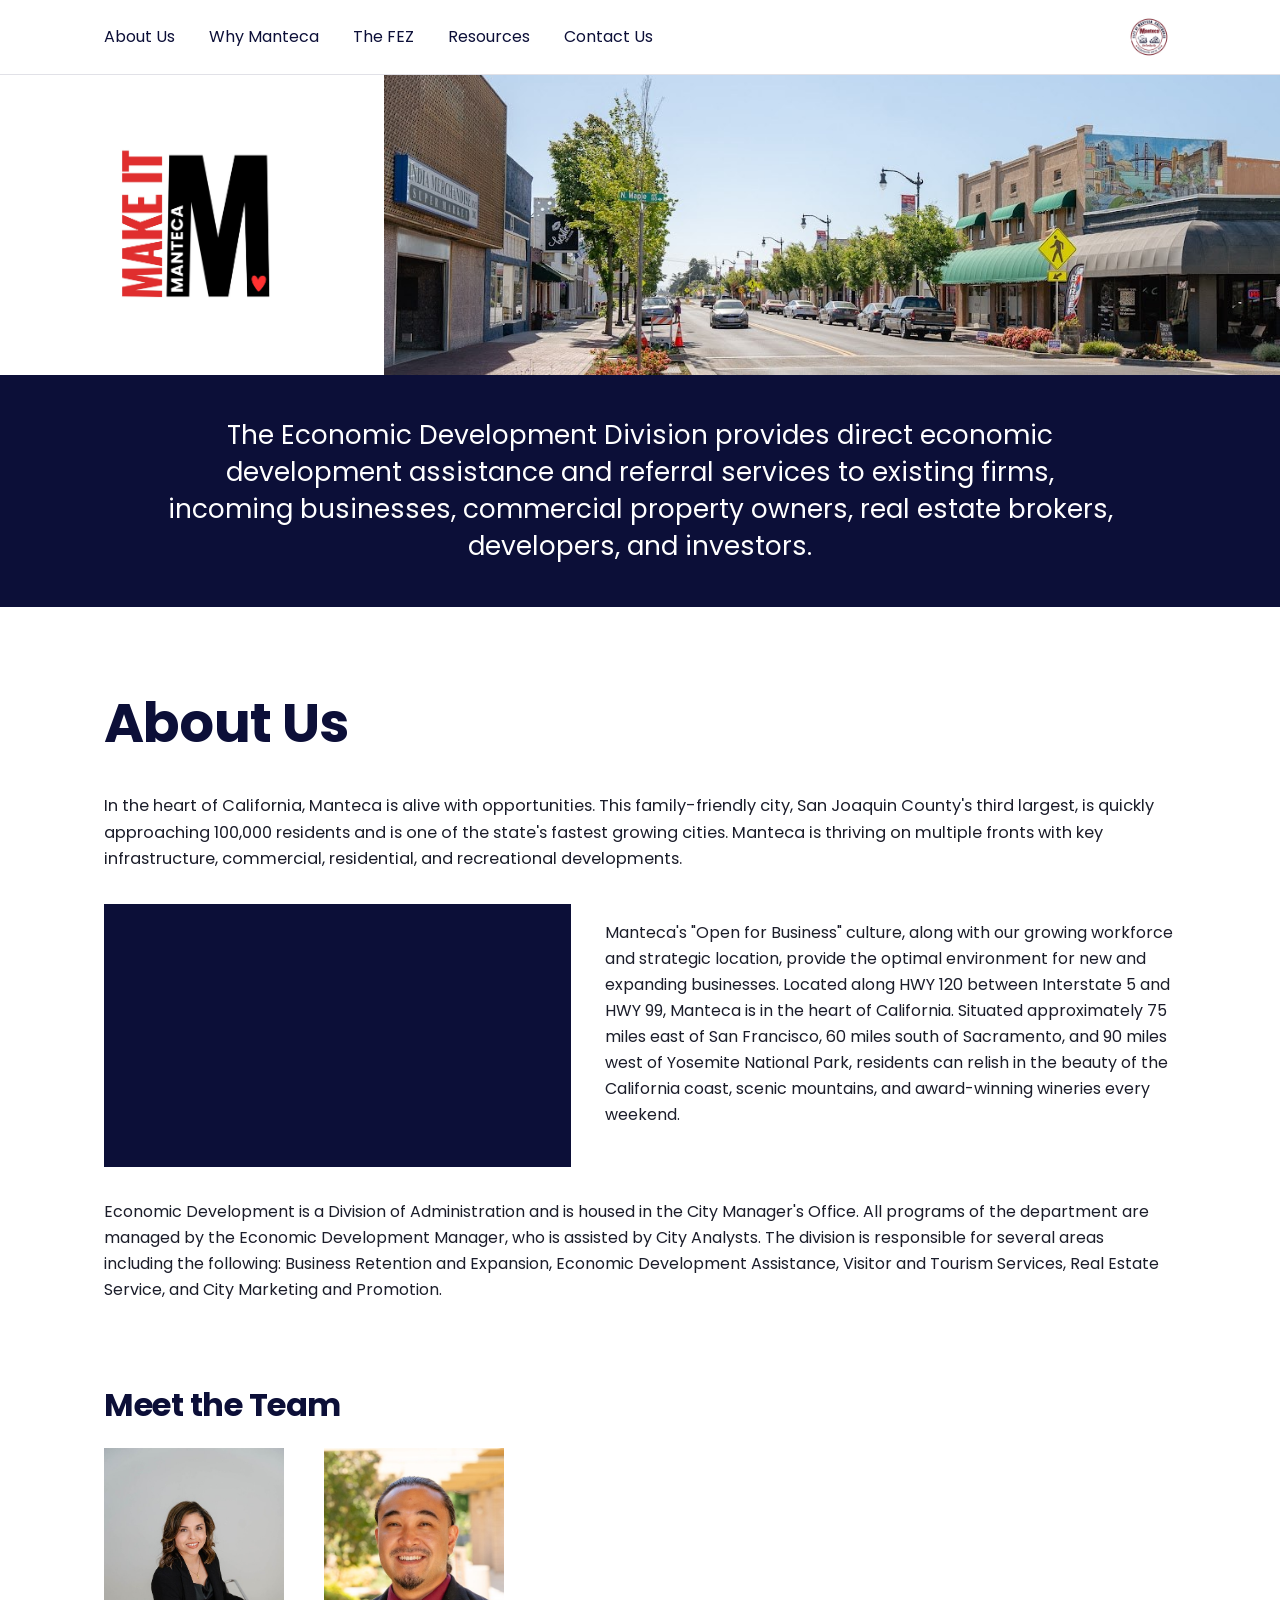
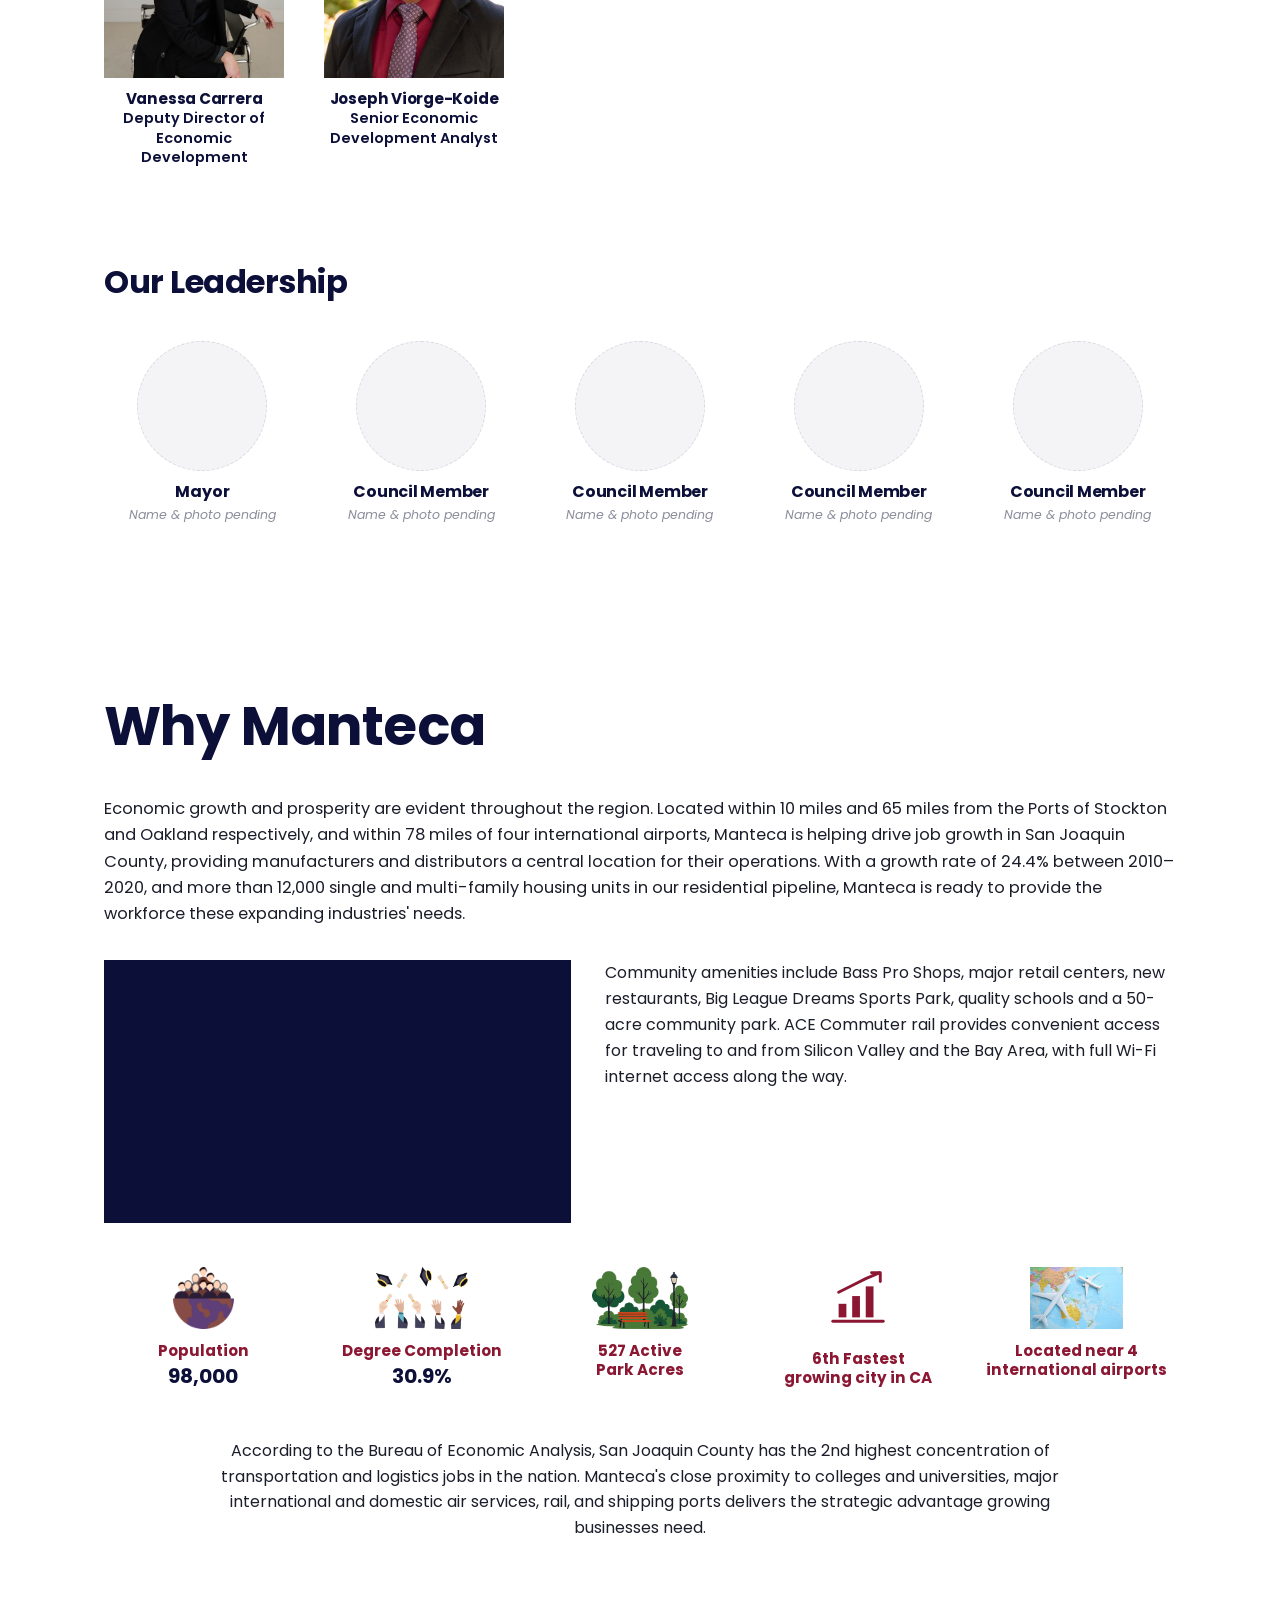
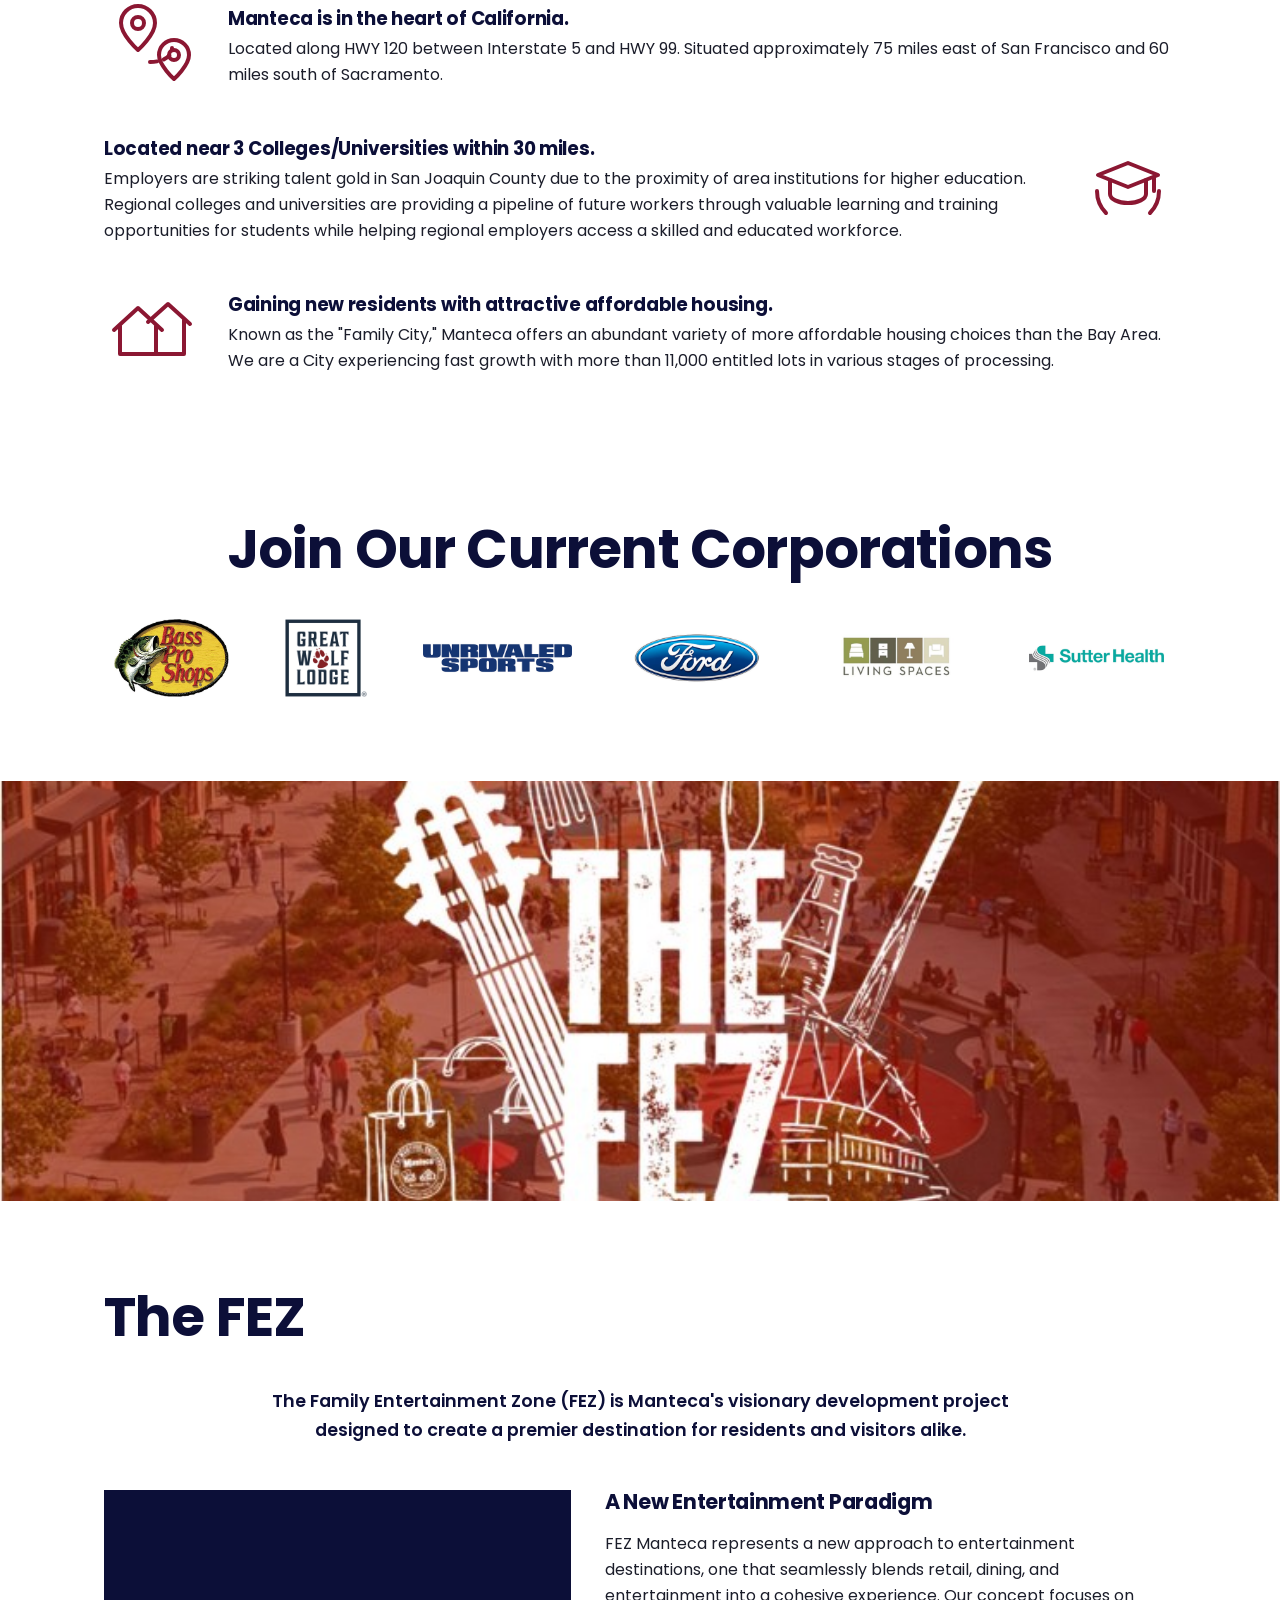
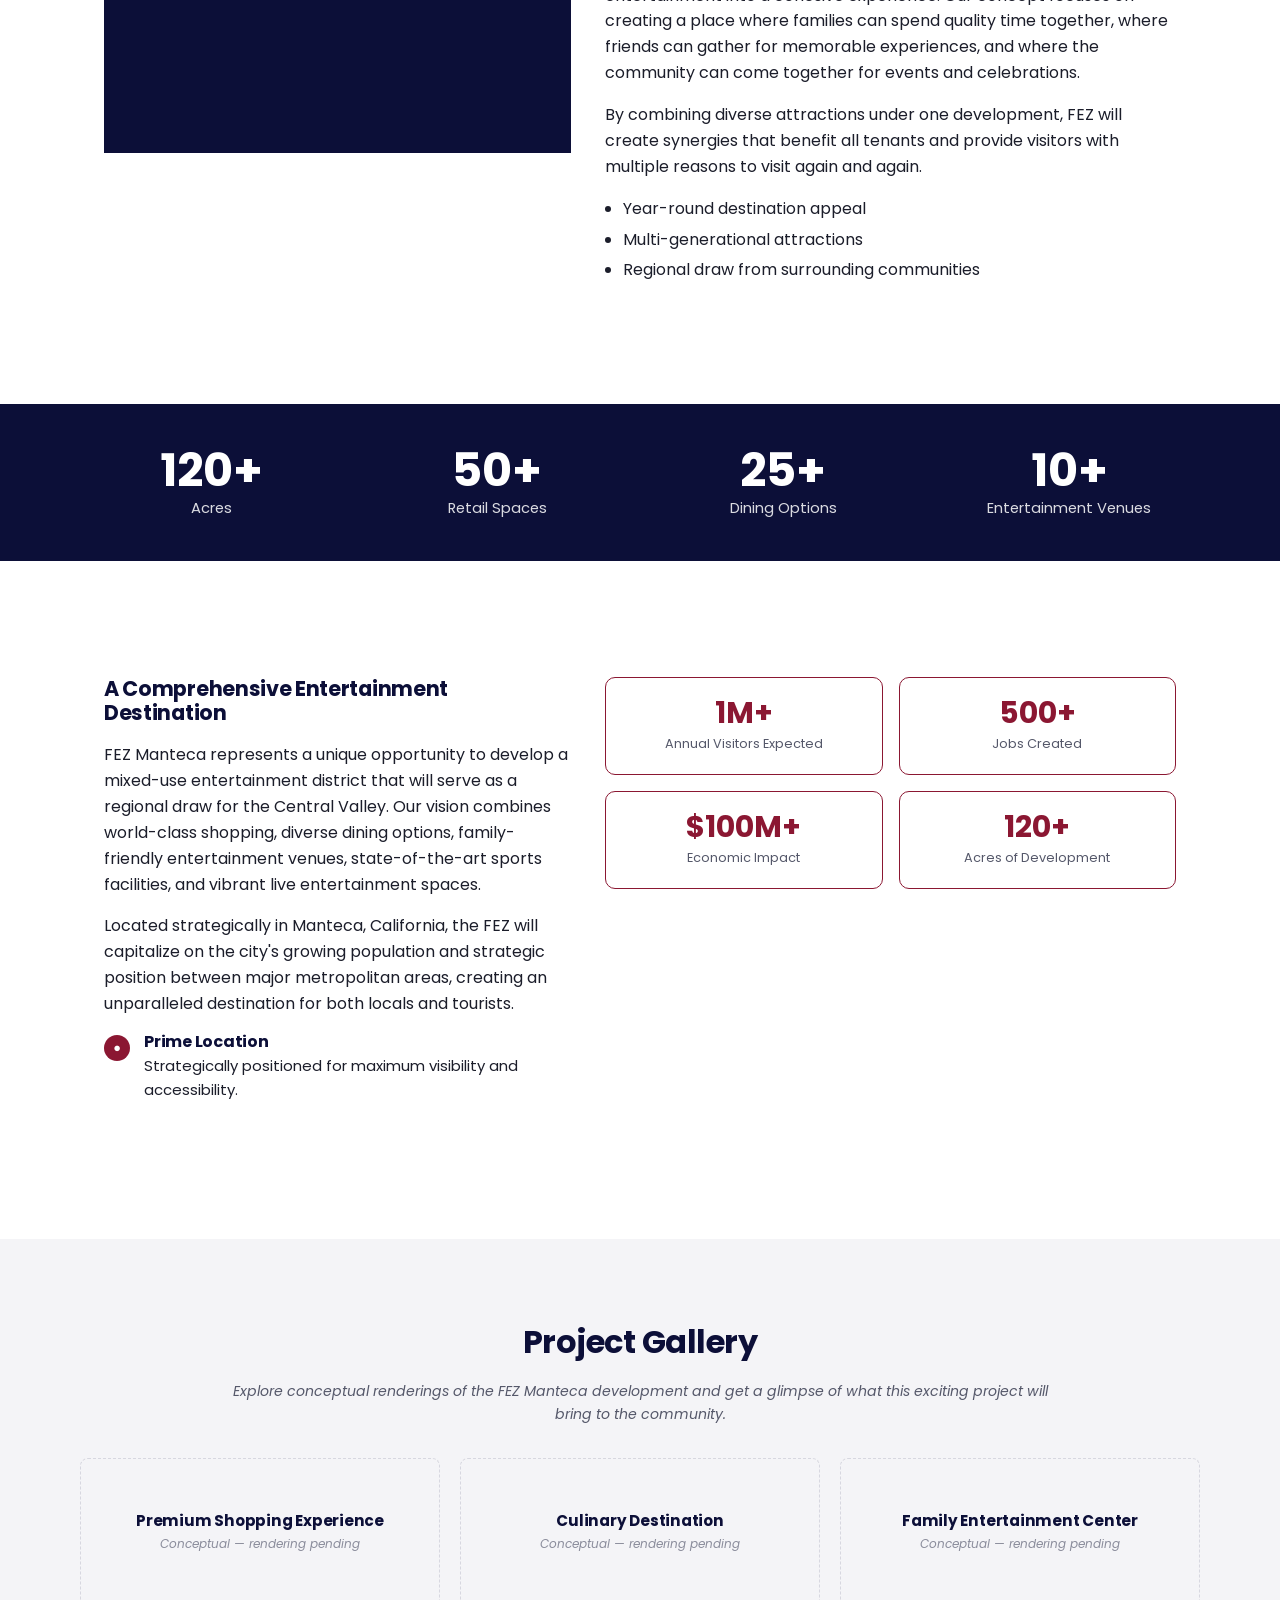
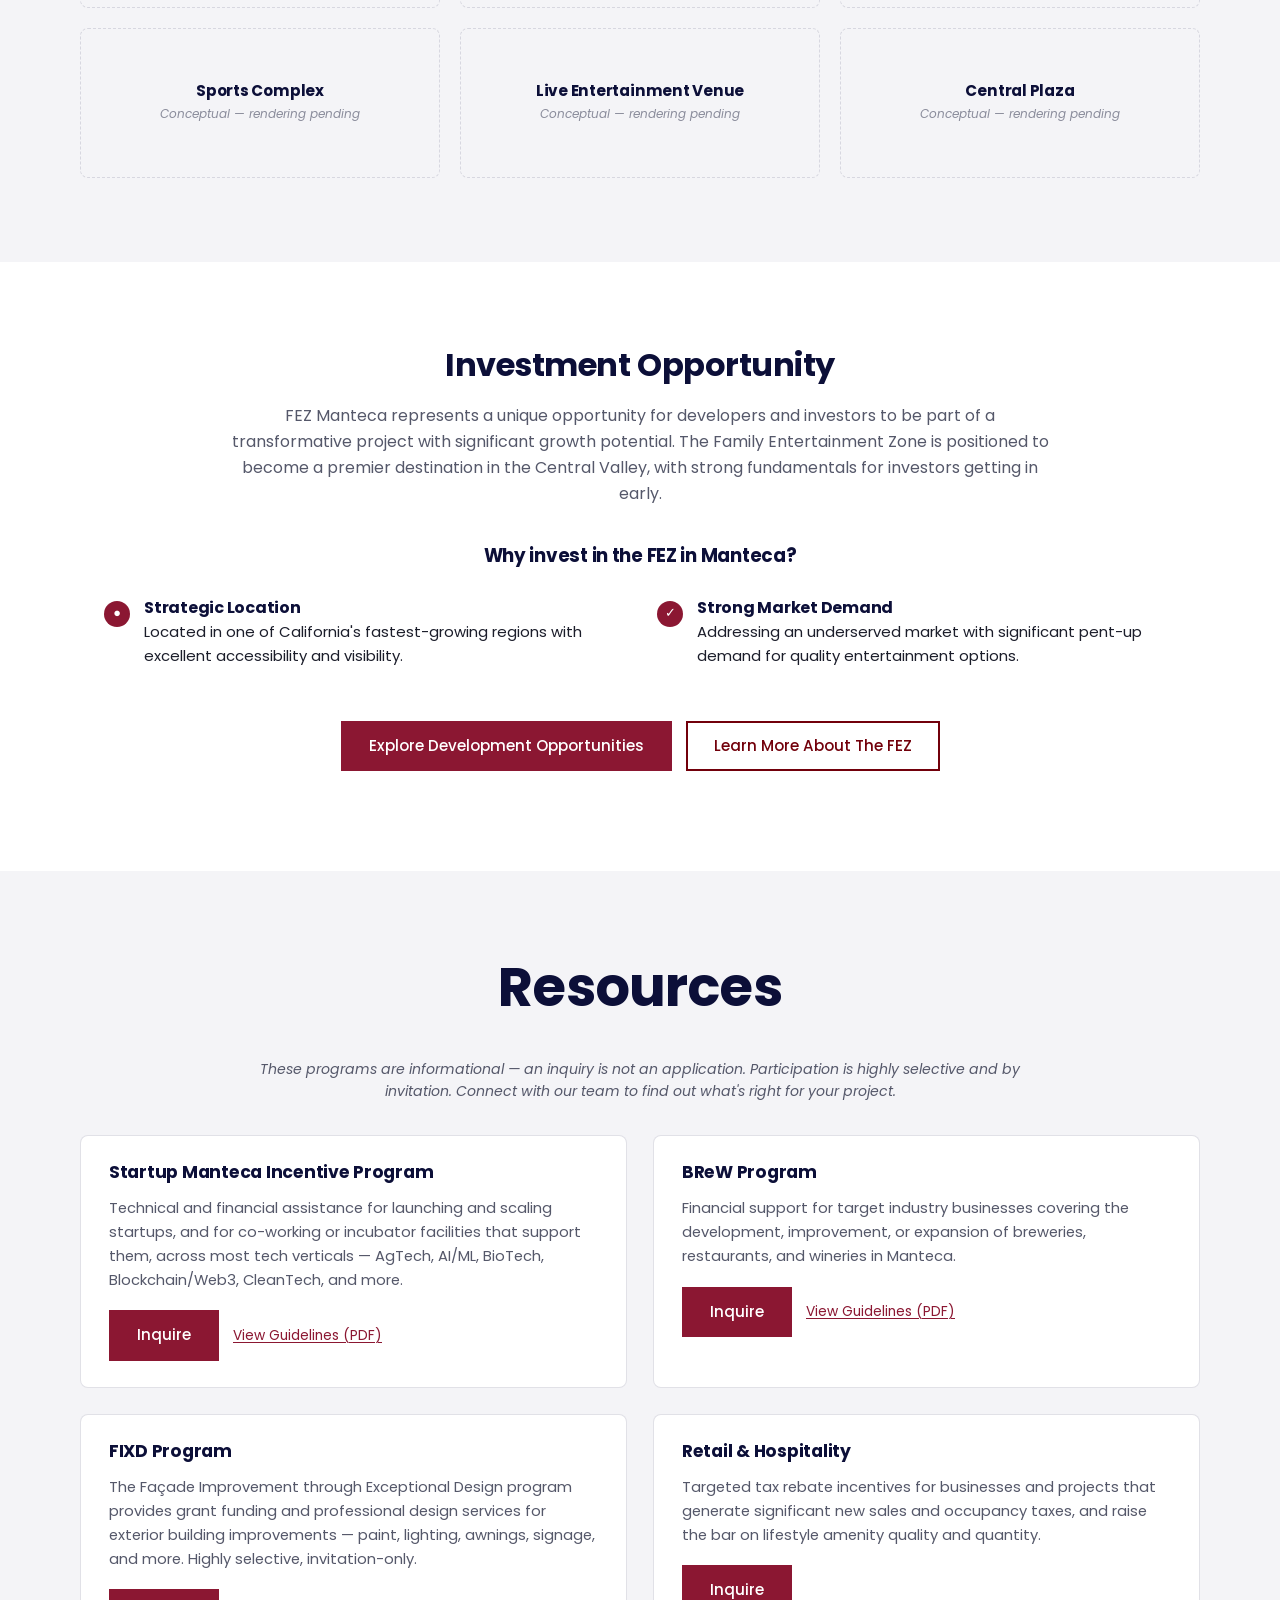
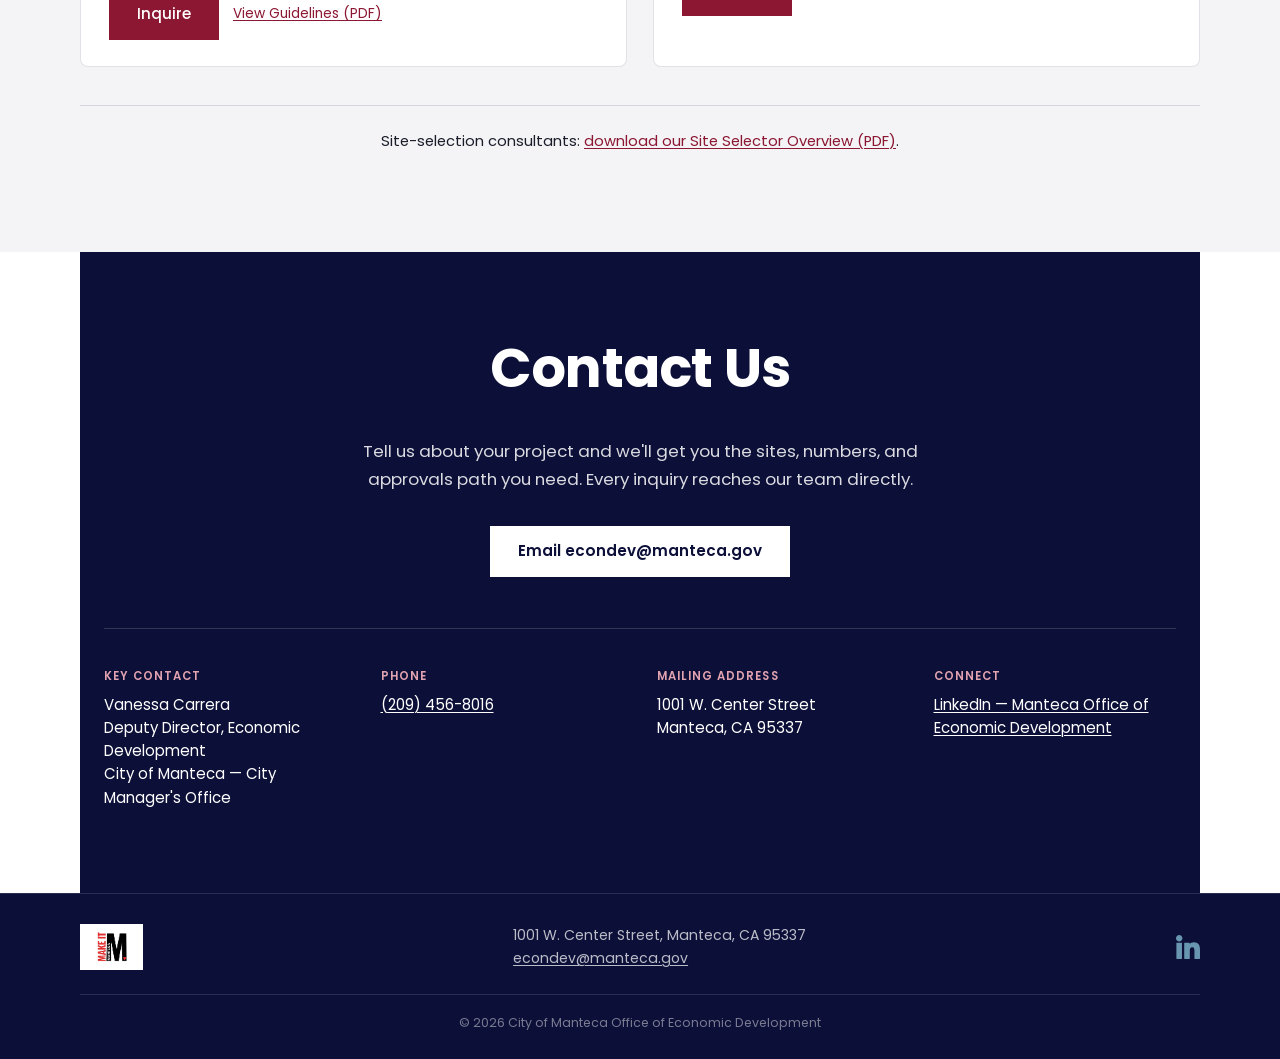
==== commit 35f8a9e5: "Remove the "Start Here" button — it did nothing It linked to #about, the section immediately below i" ====
--- a/index.html
+++ b/index.html
@@ -61,14 +61,13 @@
       <div class="photoPanel" style="background-image:url('_img/draft/hero-downtown.jpg')" role="img" aria-label="Downtown Manteca streetscape on Main Street"></div>
     </div>
     <!--
-      The draft floated a small outlined "Start Here" button alone on white below this banner.
-      Merged into the navy band instead: the statement and its call to action read as one unit,
-      and a solid white button actually has contrast here (crimson on navy does not — both are
-      dark, roughly 2:1).
+      The draft's "Start Here" button was dropped. It only jumped to About Us — the very next
+      section, already on screen — so it read as a call to action while doing nothing. The nav
+      covers navigation, and the real CTAs (Explore Development Opportunities, the incentive
+      Inquire buttons, Email econdev) sit next to the content they relate to.
     -->
     <div class="heroBanner">
       <p>The Economic Development Division provides direct economic development assistance and referral services to existing firms, incoming businesses, commercial property owners, real estate brokers, developers, and investors.</p>
-      <p class="cta"><a class="btn btn--light" href="#about">Start Here</a></p>
     </div>
   </section>
 
--- a/_css/site.css
+++ b/_css/site.css
@@ -182,7 +182,7 @@
   .heroSplit .photoPanel { min-height: 210px; }
 }
 
-.heroBanner { background: var(--navy); padding: 46px 24px 50px; }
+.heroBanner { background: var(--navy); padding: 42px 24px; }
 .heroBanner p {
   max-width: 950px;
   margin: 0 auto;
@@ -192,7 +192,6 @@
   font-weight: 400;
   line-height: 1.4;
 }
-.heroBanner p.cta { margin-top: 1.5em; }
 
 /* ------------------------------------------------------ media + text row */
 .mediaRow {
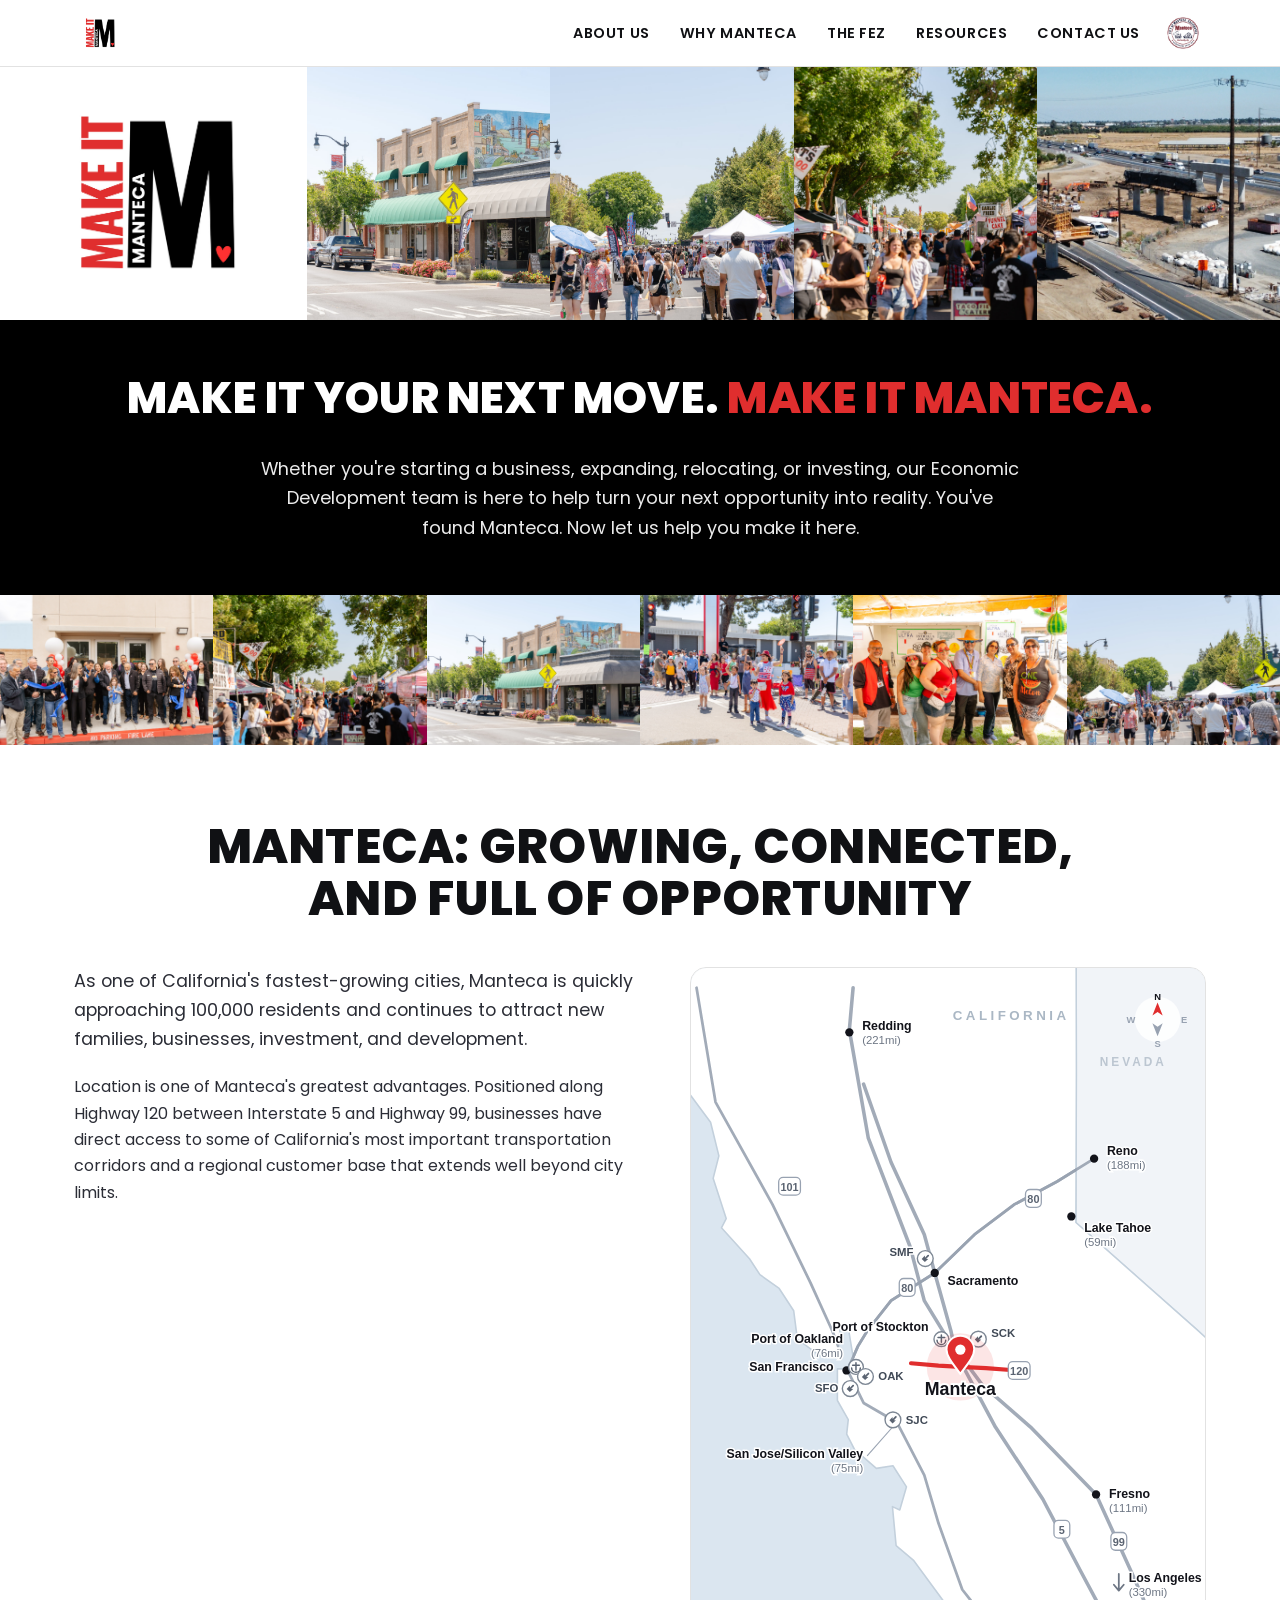
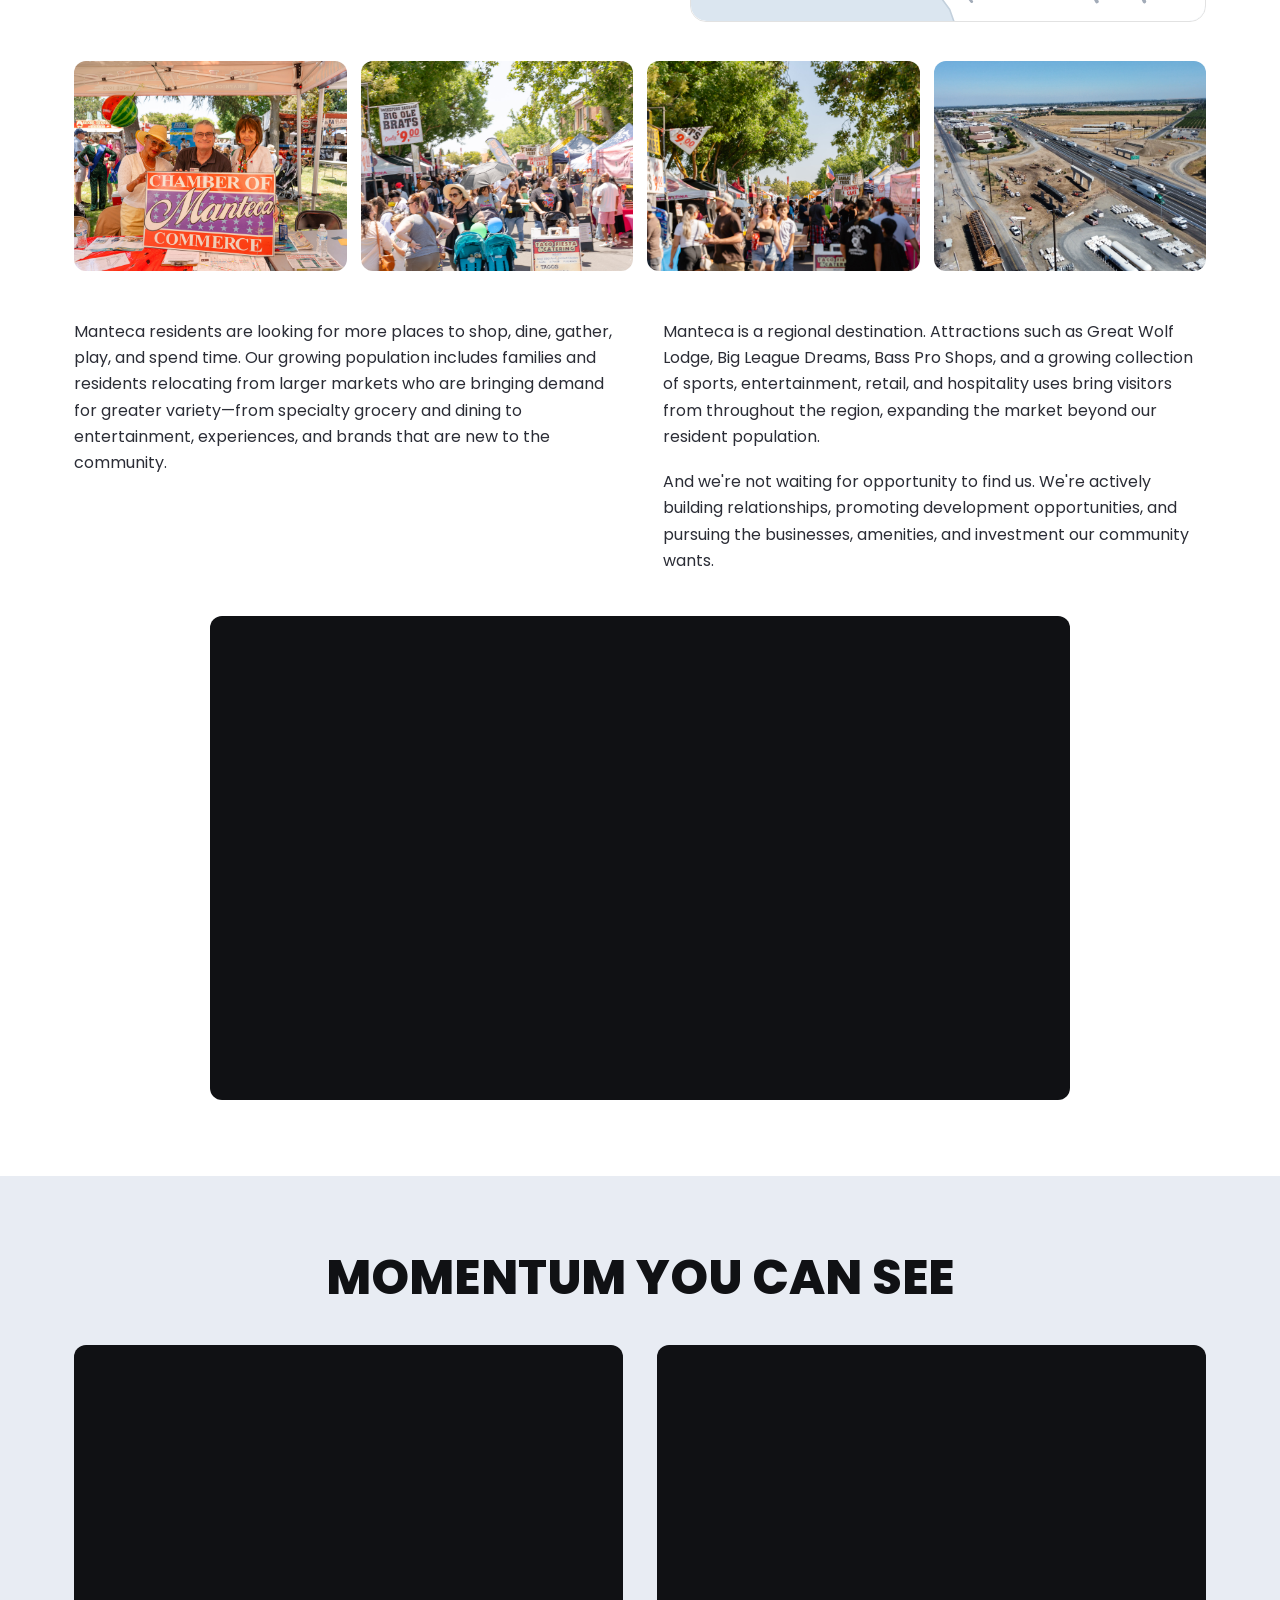
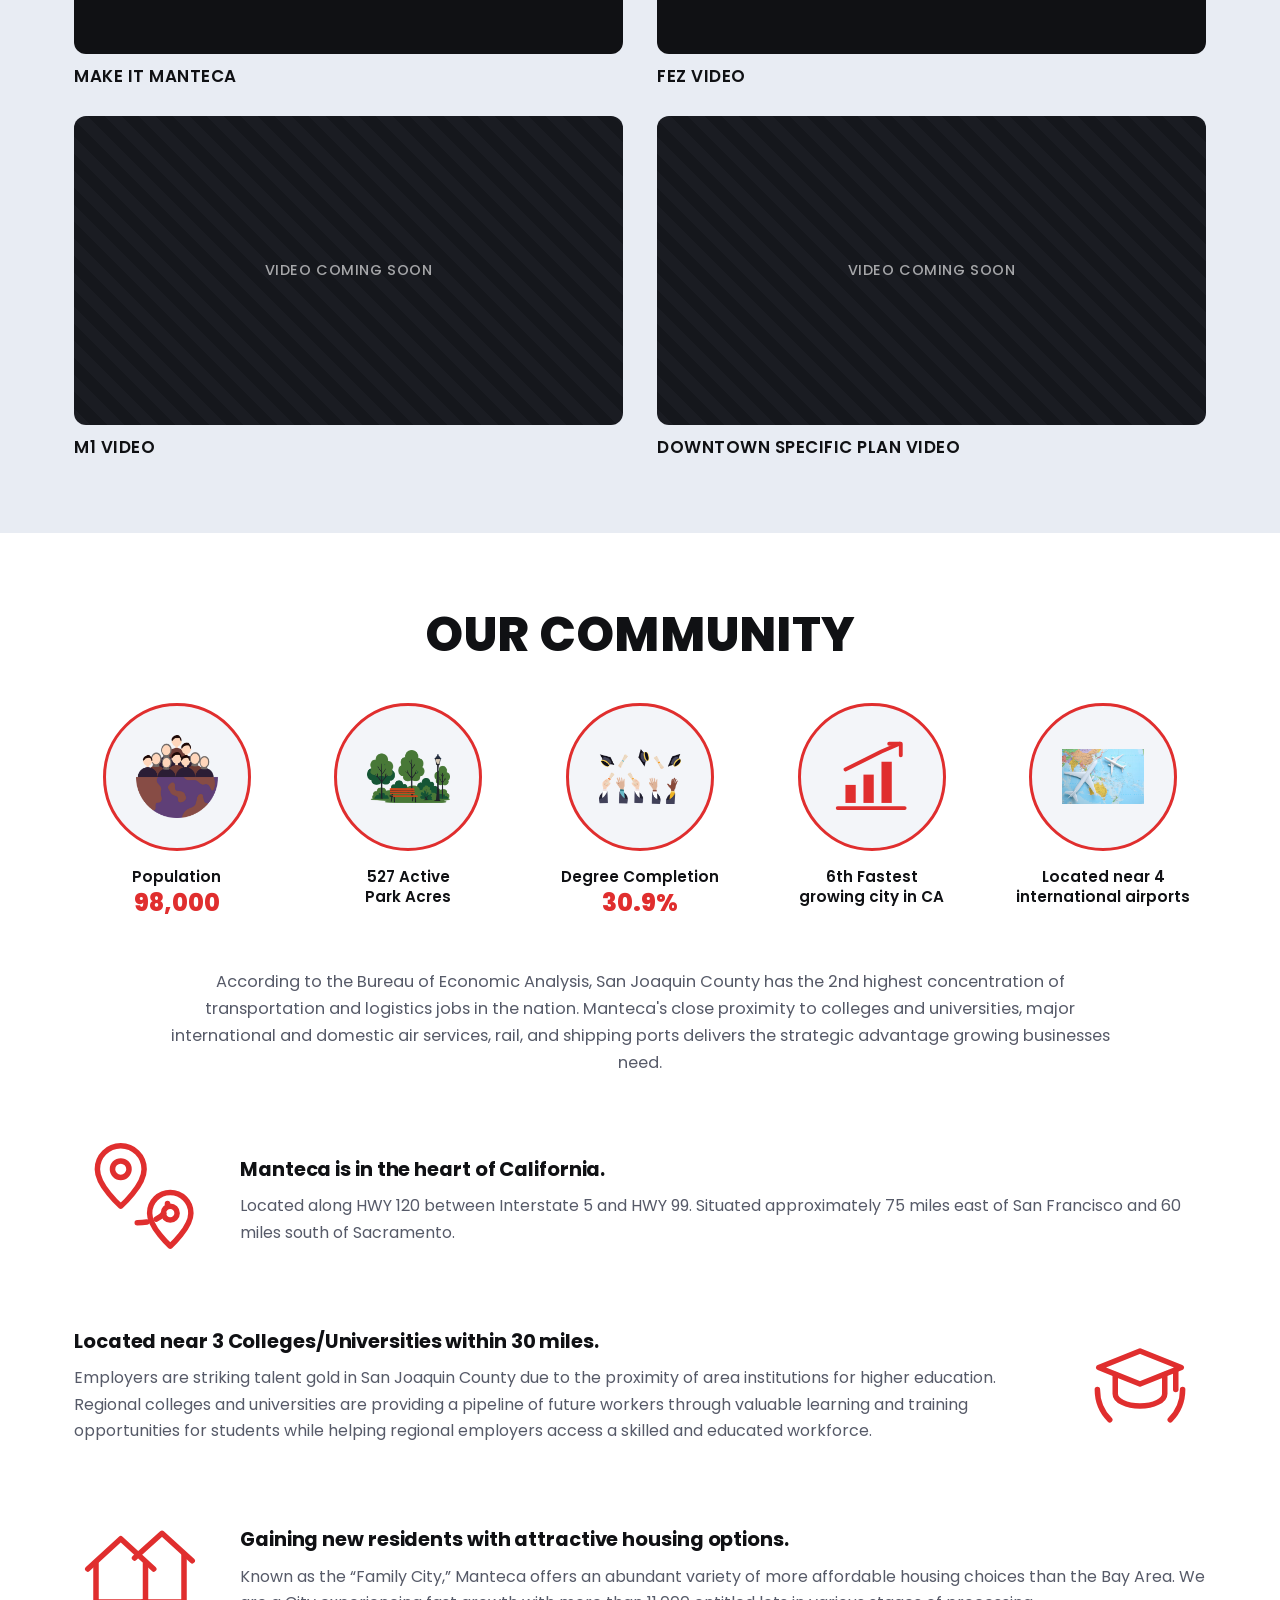
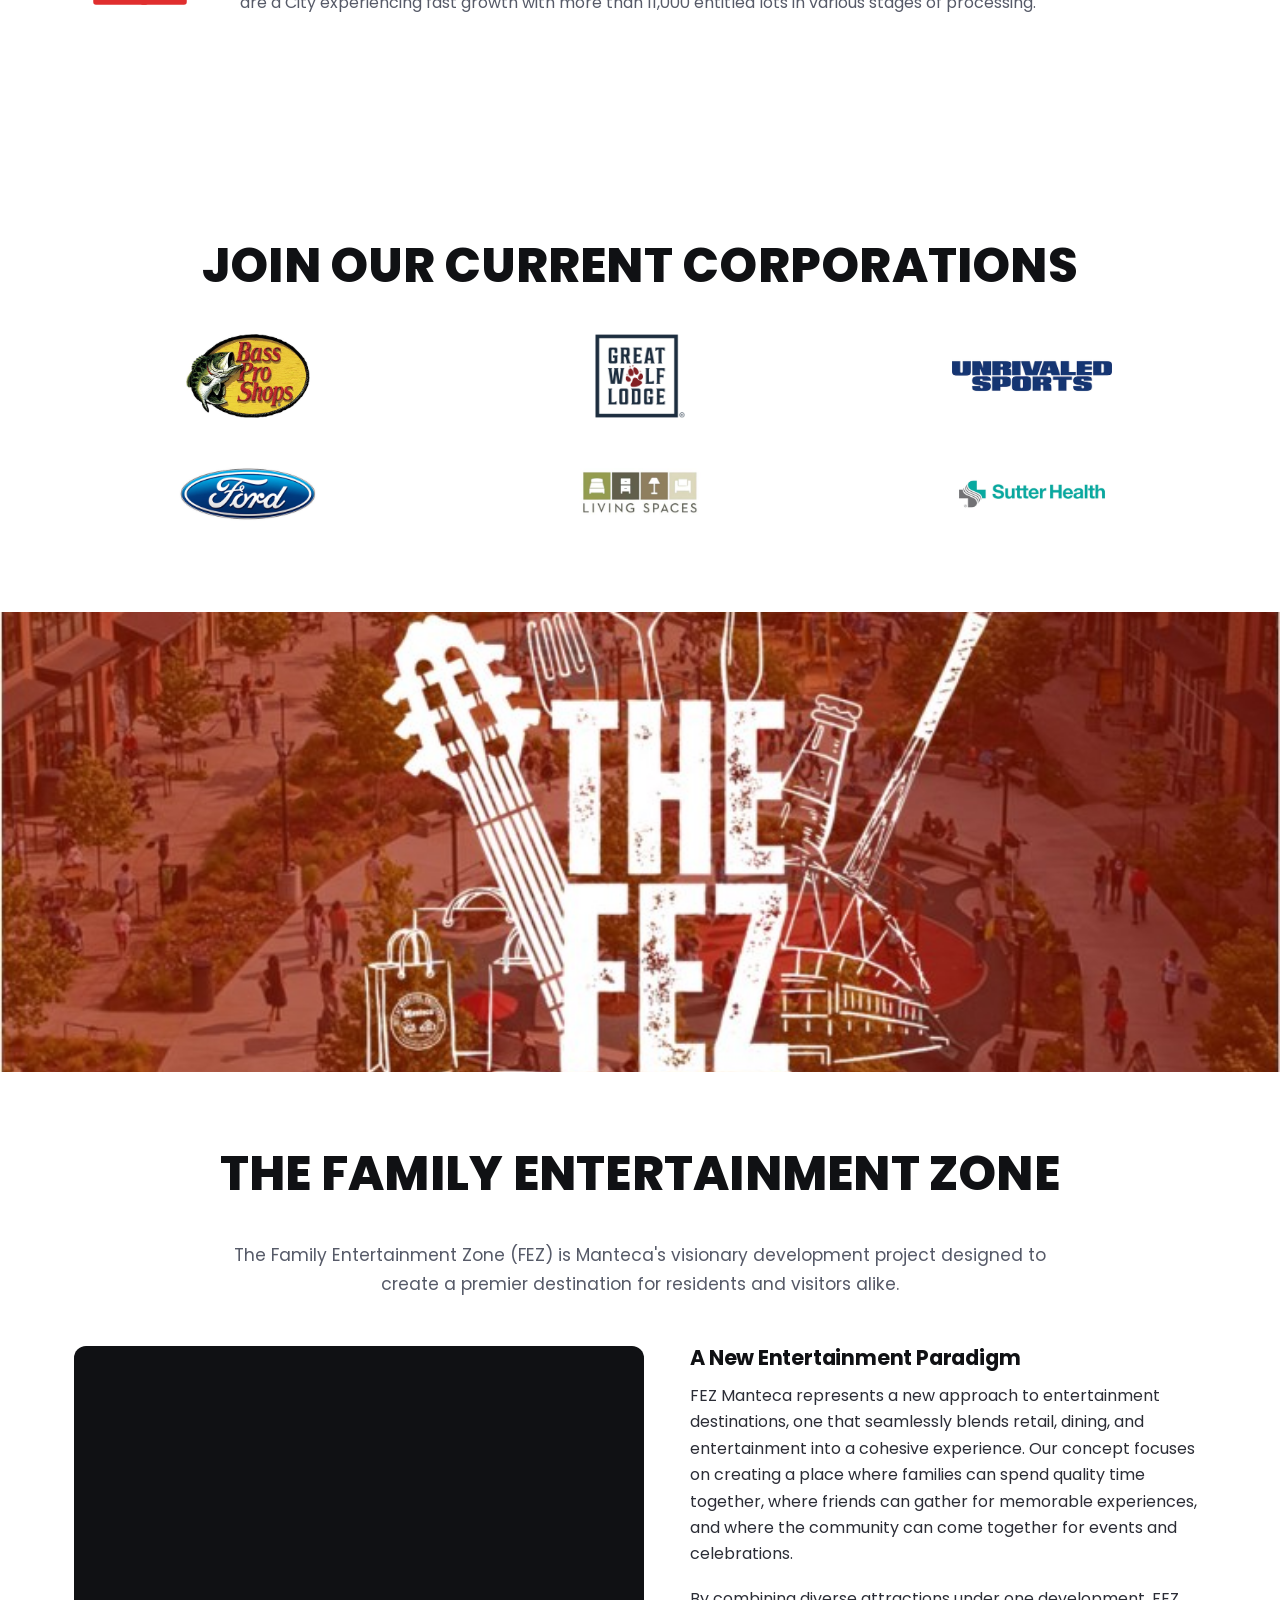
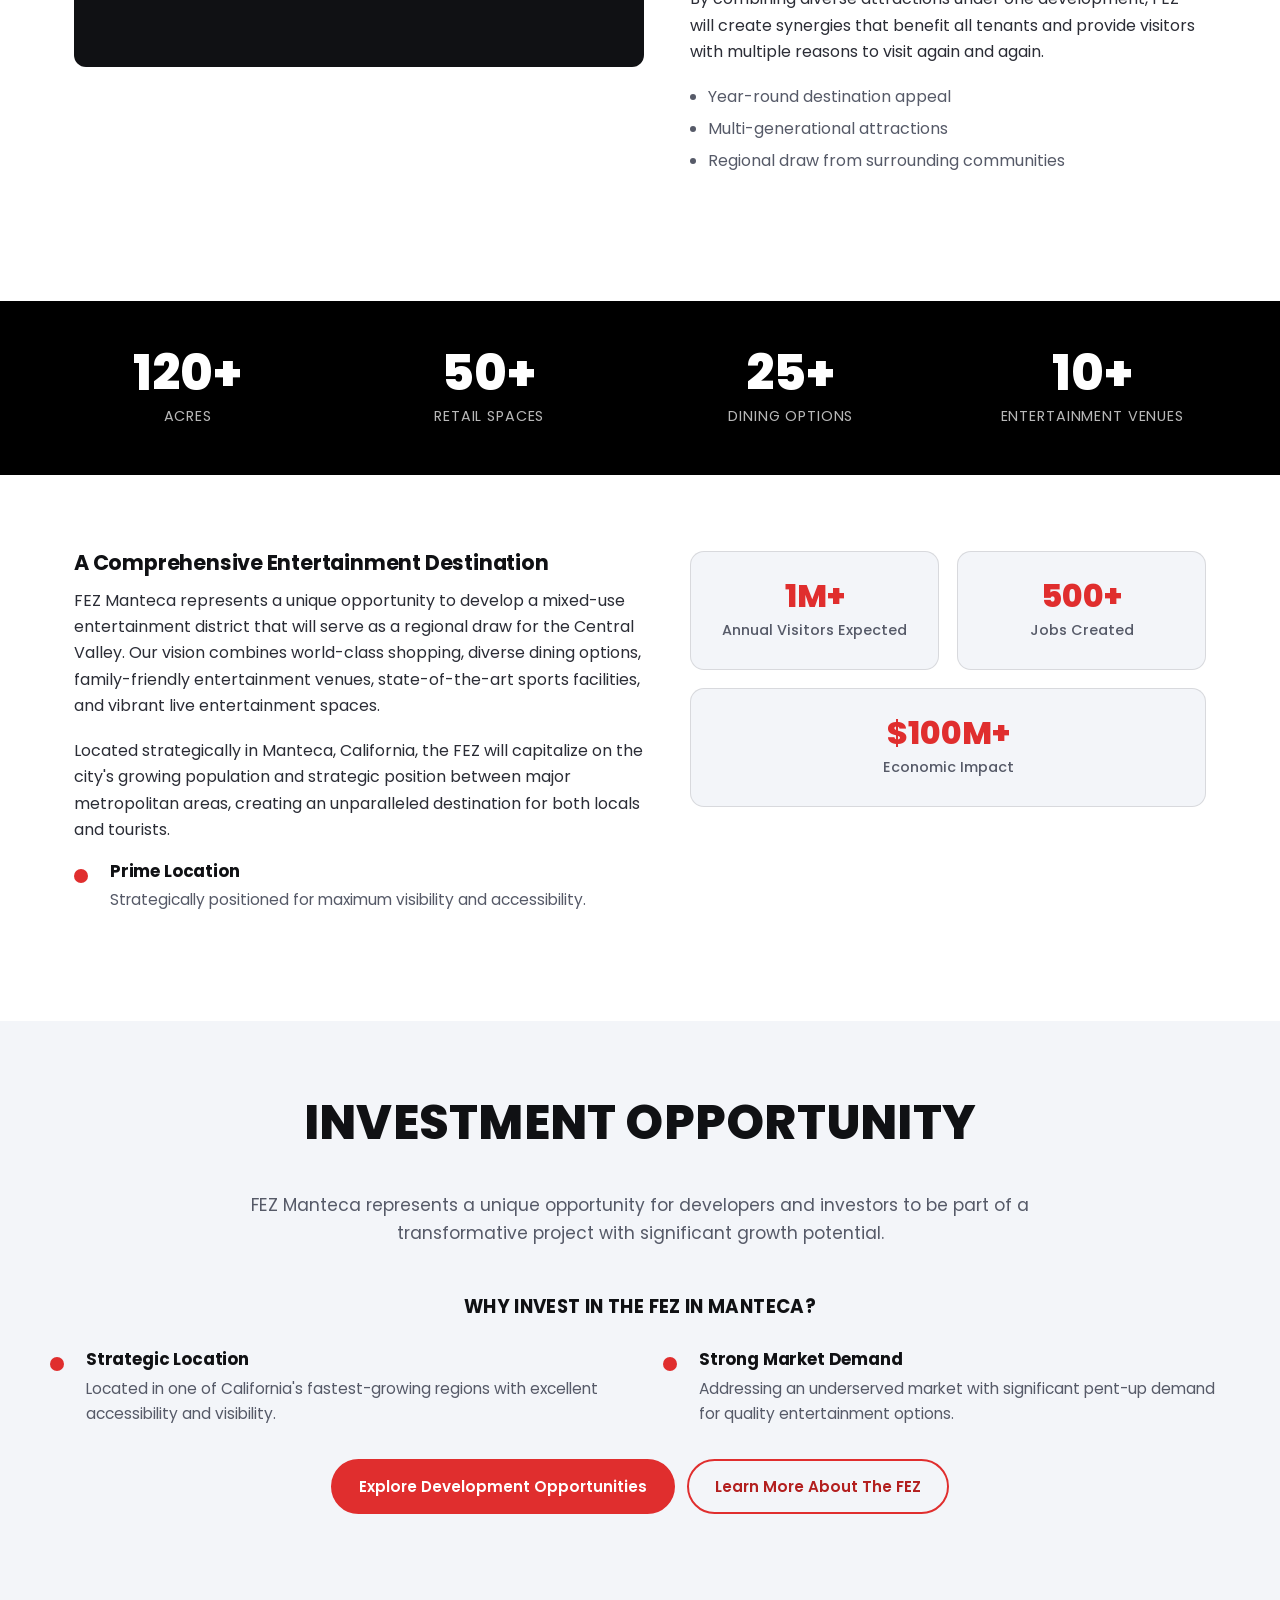
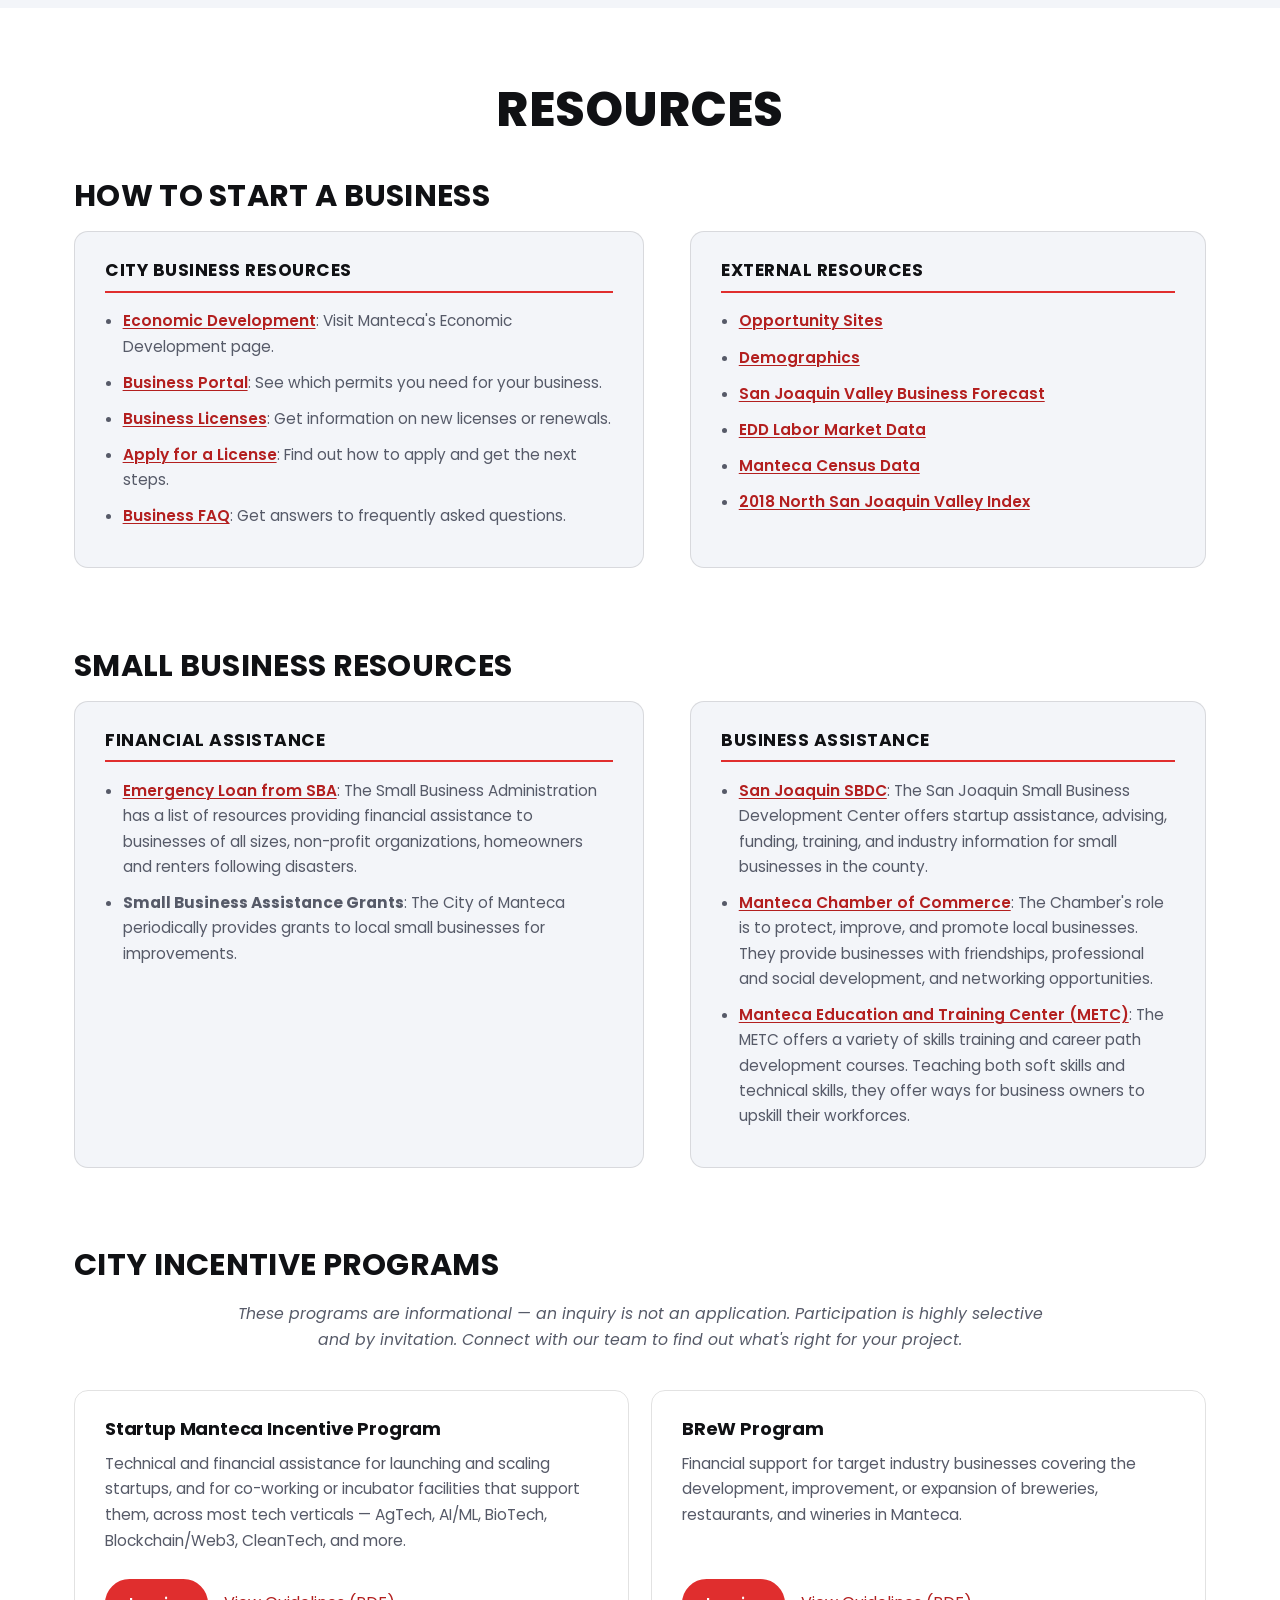
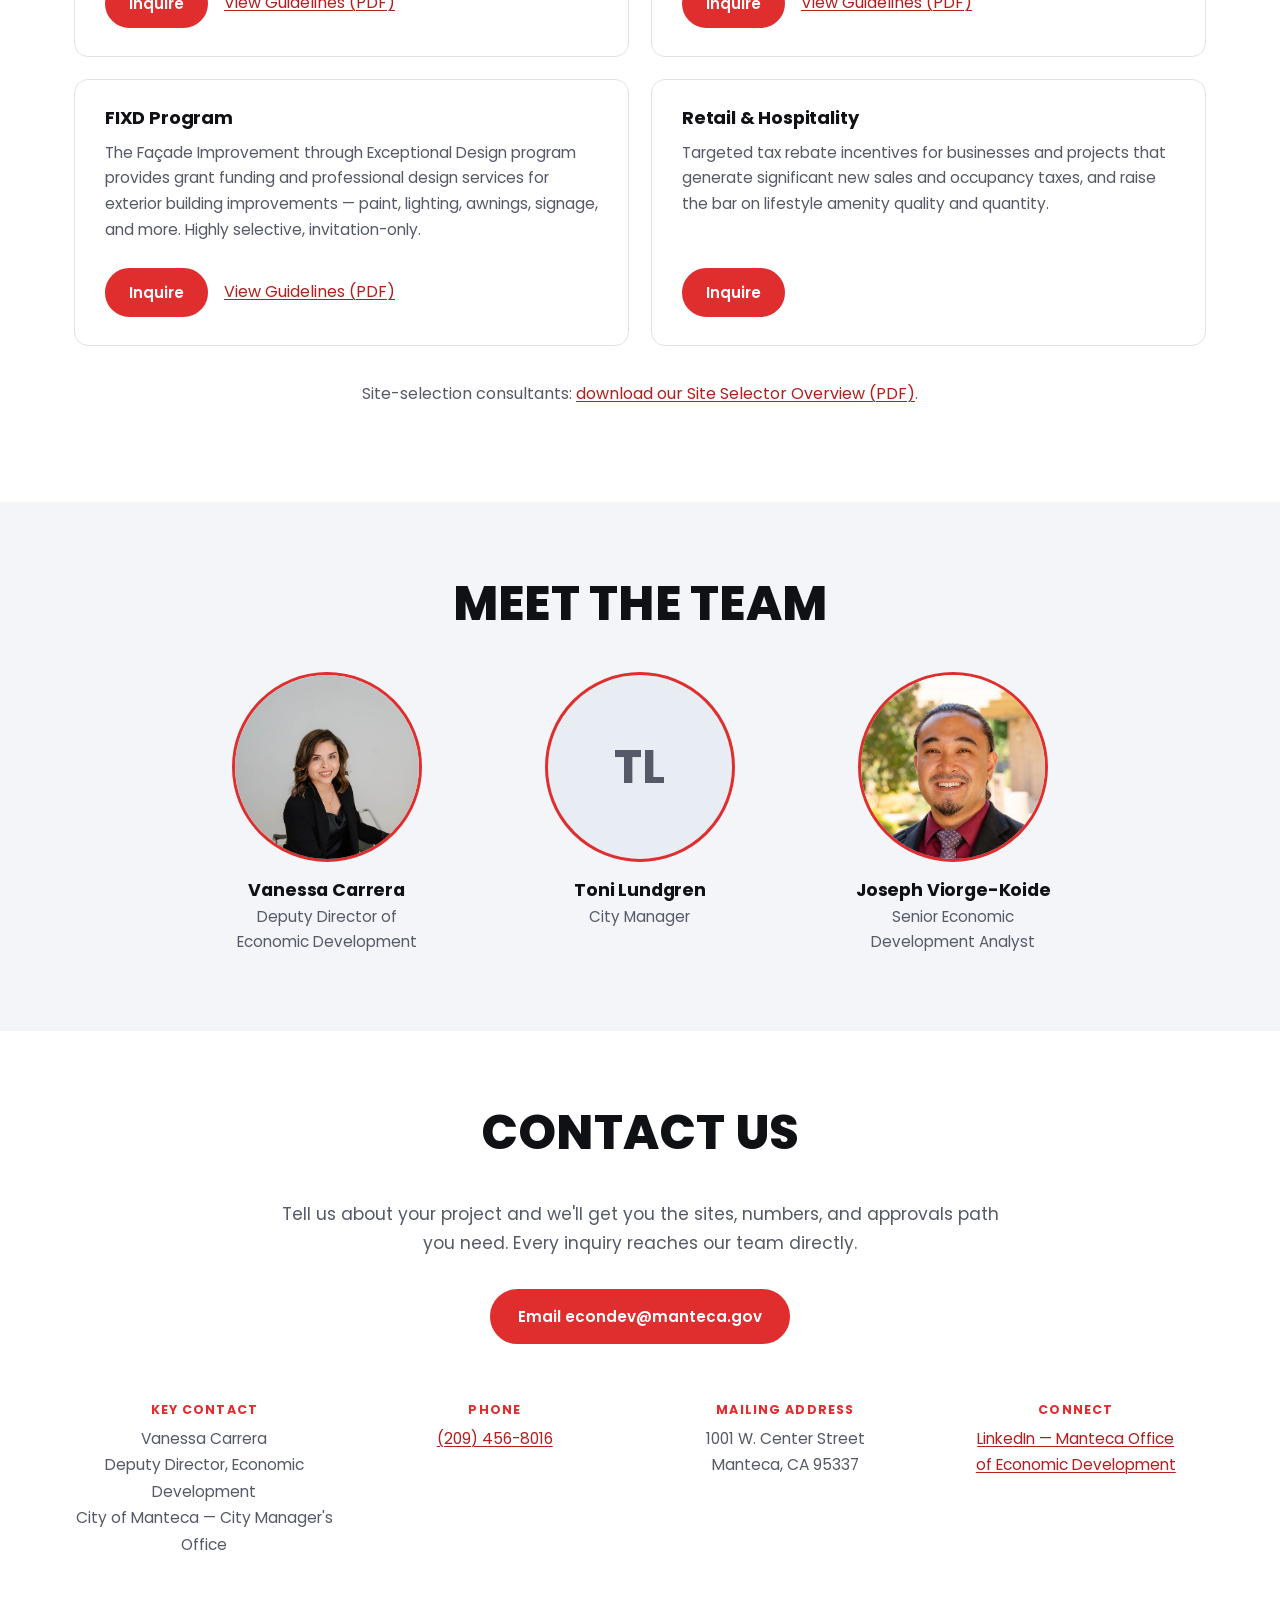
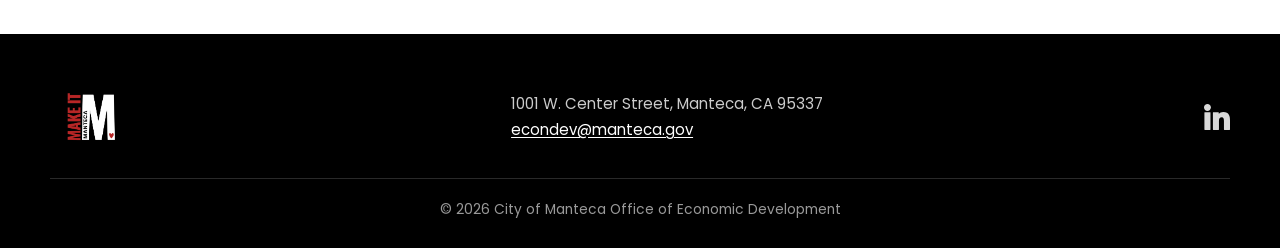
==== commit 10338030: "Rebuild the homepage to the new Canva design The client's Canva design ("Make it Manteca", DAHO6cmKk" ====
--- a/index.html
+++ b/index.html
@@ -4,38 +4,50 @@
 <meta charset="UTF-8" />
 <meta name="viewport" content="width=device-width, initial-scale=1, maximum-scale=5">
 <title>Make It Manteca | City of Manteca Office of Economic Development</title>
-<meta name="description" content="Manteca, CA is a fast-growing city in the heart of California — strategic location, growing workforce, and the 120+ acre Family Entertainment Zone (FEZ), open for development partners.">
+<meta name="description" content="Make it your next move. Manteca, CA is one of California's fastest-growing cities — on HWY 120 between I-5 and HWY 99, approaching 100,000 residents, and home to the Family Entertainment Zone.">
 <link rel="canonical" href="https://makeitmanteca.com/">
 
 <!-- Open Graph -->
 <meta property="og:type" content="website">
 <meta property="og:title" content="Make It Manteca | City of Manteca Office of Economic Development">
-<meta property="og:description" content="Strategic location, a growing workforce, and the 120+ acre Family Entertainment Zone (FEZ). Discover why developers and investors are choosing Manteca, CA.">
+<meta property="og:description" content="Whether you're starting a business, expanding, relocating, or investing — our Economic Development team is here to help turn your next opportunity into reality.">
 <meta property="og:url" content="https://makeitmanteca.com/">
 <meta property="og:image" content="https://makeitmanteca.com/_img/draft/hero-downtown.jpg">
-
+<meta name="twitter:card" content="summary_large_image">
+
+<link rel="icon" href="_img/city-seal.png">
 <link rel="preconnect" href="https://fonts.googleapis.com">
 <link rel="preconnect" href="https://fonts.gstatic.com" crossorigin>
-<link href="https://fonts.googleapis.com/css2?family=Poppins:wght@300;400;500;600;700&display=swap" rel="stylesheet">
+<link href="https://fonts.googleapis.com/css2?family=Poppins:wght@300;400;500;600;700;800&display=swap" rel="stylesheet">
 <link href="_css/site.css" rel="stylesheet" type="text/css">
 </head>
-<body>
+<body id="top">
 <a href="#main" class="skip-link">Skip to main content</a>
 
 <!--
-  CONTENT + DESIGN SOURCE: the client's Canva draft ("Make it Manteca", City of Manteca,
-  July 2026). Section order, copy, palette (navy #0c0f38 / crimson #8b1732), type, and
-  imagery all follow that export. Logos, headshots, stat icons, the FEZ hero and the
-  downtown hero were extracted from the draft PDF itself.
+  CONTENT + DESIGN SOURCE: the client's Canva design "Make it Manteca" (City of Manteca,
+  design DAHO6cmKkDc, 6 pages, last updated Sept 2026). Section order, copy, palette
+  (black / logo red #e02e2e on white), type and imagery all follow that design.
+
+  Two hero treatments appear in the design (pages 1 and 2). Page 2 is built here: the
+  logo lockup beside a photo strip, with the headline carried by the black banner. Page 1
+  puts the headline in the hero AND repeats it verbatim in the banner directly below it;
+  page 2 resolves that duplication. To switch to page 1's version, see the commented-out
+  block in the hero.
 
   Open items the client still owes are marked EDITOR NOTE inline.
 -->
 
 <header id="siteHeader">
   <div class="inner">
-    <button id="navToggle" aria-expanded="false" aria-controls="nav">&#9776;<span class="visually-hidden">Menu</span></button>
+    <a class="headerLogo" href="#top" aria-label="Make It Manteca — home">
+      <img src="_img/makeit-logo-trimmed.png" alt="Make It Manteca">
+    </a>
+    <button id="navToggle" aria-expanded="false" aria-controls="nav">
+      <span class="bars" aria-hidden="true"></span><span class="visually-hidden">Menu</span>
+    </button>
     <!--
-      EDITOR NOTE: the draft's nav had an unlabeled placeholder item ("holder") between
+      EDITOR NOTE: the design's nav has an unlabeled placeholder item ("holder") between
       Resources and Contact Us. Omitted until the client supplies a real label.
     -->
     <nav id="nav" aria-label="Main">
@@ -54,122 +66,196 @@
 <main id="main">
 
   <section id="hero" aria-label="Introduction">
-    <div class="heroSplit">
-      <div class="logoPanel">
+
+    <div class="heroTop">
+      <div class="heroLogo">
         <img src="_img/mim-logo.png" alt="Make It Manteca">
       </div>
-      <div class="photoPanel" style="background-image:url('_img/draft/hero-downtown.jpg')" role="img" aria-label="Downtown Manteca streetscape on Main Street"></div>
-    </div>
+      <div class="heroStrip" aria-hidden="true">
+        <img src="_img/4.jpg" alt="" loading="eager" decoding="async">
+        <img src="_img/9.jpg" alt="" loading="eager" decoding="async">
+        <img src="_img/1.jpg" alt="" loading="eager" decoding="async">
+        <img src="_img/7.jpg" alt="" loading="eager" decoding="async">
+      </div>
+    </div>
+
     <!--
-      The draft's "Start Here" button was dropped. It only jumped to About Us — the very next
-      section, already on screen — so it read as a call to action while doing nothing. The nav
-      covers navigation, and the real CTAs (Explore Development Opportunities, the incentive
-      Inquire buttons, Email econdev) sit next to the content they relate to.
+      Page 1 of the design instead places the headline here, on white, beside the logo:
+        <div class="heroHeadline"><h1>Make it Your next Move.<br><em>Make It Manteca.</em></h1></div>
+      It is left out because the black banner immediately below already carries that exact
+      headline. Restore it here (and drop the <h1> from the banner) to build page 1's version.
     -->
+
     <div class="heroBanner">
-      <p>The Economic Development Division provides direct economic development assistance and referral services to existing firms, incoming businesses, commercial property owners, real estate brokers, developers, and investors.</p>
+      <div class="inner">
+        <h1>Make it Your next Move. <em>Make It Manteca.</em></h1>
+        <p>Whether you're starting a business, expanding, relocating, or investing, our Economic
+           Development team is here to help turn your next opportunity into reality.
+           You've found Manteca. Now let us help you make it here.</p>
+      </div>
+    </div>
+
+    <div class="photoBand" aria-hidden="true">
+      <img src="_img/3.jpg" alt="" loading="lazy" decoding="async">
+      <img src="_img/1.jpg" alt="" loading="lazy" decoding="async">
+      <img src="_img/4.jpg" alt="" loading="lazy" decoding="async">
+      <img src="_img/11.jpg" alt="" loading="lazy" decoding="async">
+      <img src="_img/6.jpg" alt="" loading="lazy" decoding="async">
+      <img src="_img/9.jpg" alt="" loading="lazy" decoding="async">
     </div>
   </section>
 
   <section id="about" class="section" aria-labelledby="aboutHeading">
-    <h2 id="aboutHeading" class="sectionTitle">About Us</h2>
-    <p class="lede">In the heart of California, Manteca is alive with opportunities. This family-friendly city, San Joaquin County's third largest, is quickly approaching 100,000 residents and is one of the state's fastest growing cities. Manteca is thriving on multiple fronts with key infrastructure, commercial, residential, and recreational developments.</p>
-
-    <div class="mediaRow">
-      <div class="videoWrap">
-        <iframe src="https://www.youtube.com/embed/uyurfajkfyM" title="City of Manteca Overview: Commercial and Experiential Retail" allow="accelerometer; autoplay; clipboard-write; encrypted-media; gyroscope; picture-in-picture; web-share" allowfullscreen loading="lazy"></iframe>
-      </div>
-      <p>Manteca's "Open for Business" culture, along with our growing workforce and strategic location, provide the optimal environment for new and expanding businesses. Located along HWY 120 between Interstate 5 and HWY 99, Manteca is in the heart of California. Situated approximately 75 miles east of San Francisco, 60 miles south of Sacramento, and 90 miles west of Yosemite National Park, residents can relish in the beauty of the California coast, scenic mountains, and award-winning wineries every weekend.</p>
-    </div>
-
-    <p>Economic Development is a Division of Administration and is housed in the City Manager's Office. All programs of the department are managed by the Economic Development Manager, who is assisted by City Analysts. The division is responsible for several areas including the following: Business Retention and Expansion, Economic Development Assistance, Visitor and Tourism Services, Real Estate Service, and City Marketing and Promotion.</p>
-
-    <h3 class="subTitle" style="margin-top:2.6em;">Meet the Team</h3>
+    <h2 id="aboutHeading" class="sectionTitle center">Manteca: Growing, Connected,<br>and Full of Opportunity</h2>
+
+    <div class="splitRow">
+      <div>
+        <p class="lede">As one of California's fastest-growing cities, Manteca is quickly approaching
+          100,000 residents and continues to attract new families, businesses, investment, and development.</p>
+        <p>Location is one of Manteca's greatest advantages. Positioned along Highway 120 between
+          Interstate 5 and Highway 99, businesses have direct access to some of California's most
+          important transportation corridors and a regional customer base that extends well beyond
+          city limits.</p>
+      </div>
+      <figure class="mapFigure">
+        <!--
+          The design's locator map is flattened artwork in the Canva file and could not be
+          extracted, so it is redrawn as SVG in _img/manteca-location-map.svg. State outlines
+          come from public simplified US-state geometry; every marker sits at its true lat/lon
+          and every distance is the one printed in the design. Regenerate it with
+          `python3 _tools/gen-location-map.py` if the callouts change.
+        -->
+        <img src="_img/manteca-location-map.svg" width="520" height="661"
+             alt="Map of Northern and Central California: Manteca sits on Highway 120 between Interstate 5 and Highway 99 — 75 miles from San Jose and Silicon Valley, 76 from the Port of Oakland, 59 from Lake Tahoe, 111 from Fresno, 188 from Reno, 221 from Redding and 330 from Los Angeles, with the SMF, SFO, OAK, SJC and SCK airports nearby."
+             loading="lazy" decoding="async">
+      </figure>
+    </div>
+
+    <div class="collage" aria-hidden="true">
+      <img src="_img/2.jpg" alt="" loading="lazy" decoding="async">
+      <img src="_img/10.jpg" alt="" loading="lazy" decoding="async">
+      <img src="_img/5.jpg" alt="" loading="lazy" decoding="async">
+      <img src="_img/8.jpg" alt="" loading="lazy" decoding="async">
+    </div>
+
+    <div class="proseCols">
+      <p>Manteca residents are looking for more places to shop, dine, gather, play, and spend time.
+         Our growing population includes families and residents relocating from larger markets who
+         are bringing demand for greater variety&mdash;from specialty grocery and dining to
+         entertainment, experiences, and brands that are new to the community.</p>
+      <p>Manteca is a regional destination. Attractions such as Great Wolf Lodge, Big League Dreams,
+         Bass Pro Shops, and a growing collection of sports, entertainment, retail, and hospitality
+         uses bring visitors from throughout the region, expanding the market beyond our resident
+         population.</p>
+      <p>And we're not waiting for opportunity to find us. We're actively building relationships,
+         promoting development opportunities, and pursuing the businesses, amenities, and investment
+         our community wants.</p>
+    </div>
+
     <!--
-      EDITOR NOTE: the draft asks "Add Toni?" beside these two cards — an open question about
-      adding a third card for Toni Lundgren. Left at two until the client confirms.
+      Kept from the previous build of this site: the City's general overview video. The design
+      does not place a video in this section, but this is real published content and it fits
+      the section's subject, so it is retained rather than dropped.
     -->
-    <div class="teamGrid">
-      <div class="teamCard">
-        <img src="_img/team/vanessa-carrera.jpg" alt="Vanessa Carrera">
-        <h4>Vanessa Carrera</h4>
-        <p>Deputy Director of<br>Economic Development</p>
-      </div>
-      <div class="teamCard">
-        <img src="_img/team/joseph-viorge-koide.jpg" alt="Joseph Viorge-Koide">
-        <h4>Joseph Viorge-Koide</h4>
-        <p>Senior Economic<br>Development Analyst</p>
-      </div>
-    </div>
-
-    <h3 class="subTitle" style="margin-top:3em;">Our Leadership</h3>
+    <div class="videoWrap videoWrap--wide">
+      <iframe src="https://www.youtube-nocookie.com/embed/uyurfajkfyM"
+        title="City of Manteca Overview: Commercial and Experiential Retail"
+        allow="accelerometer; autoplay; clipboard-write; encrypted-media; gyroscope; picture-in-picture; web-share"
+        allowfullscreen loading="lazy"></iframe>
+    </div>
+  </section>
+
+  <section id="momentum" aria-labelledby="momentumHeading">
+    <div class="section">
+      <h2 id="momentumHeading" class="sectionTitle center">Momentum You Can See</h2>
+      <!--
+        EDITOR NOTE: the design names four videos. Two are published and wired up below.
+        The M1 and Downtown Specific Plan videos are named in the design but no URL was
+        supplied — they render as labelled placeholders. Drop the YouTube ID into the
+        data-video attribute and swap the placeholder for an <iframe> when they land.
+      -->
+      <div class="videoGrid">
+        <div class="videoCard">
+          <div class="videoWrap">
+            <iframe src="https://www.youtube-nocookie.com/embed/FROXGKClHnk"
+              title="Make It Manteca"
+              allow="accelerometer; autoplay; clipboard-write; encrypted-media; gyroscope; picture-in-picture; web-share"
+              allowfullscreen loading="lazy"></iframe>
+          </div>
+          <h3>Make It Manteca</h3>
+        </div>
+        <div class="videoCard">
+          <div class="videoWrap">
+            <iframe src="https://www.youtube-nocookie.com/embed/xxdtJeF1AtQ"
+              title="The FEZ — Manteca's Family Entertainment Zone"
+              allow="accelerometer; autoplay; clipboard-write; encrypted-media; gyroscope; picture-in-picture; web-share"
+              allowfullscreen loading="lazy"></iframe>
+          </div>
+          <h3>FEZ Video</h3>
+        </div>
+        <div class="videoCard">
+          <div class="videoWrap videoWrap--pending" data-video=""><span>Video coming soon</span></div>
+          <h3>M1 Video</h3>
+        </div>
+        <div class="videoCard">
+          <div class="videoWrap videoWrap--pending" data-video=""><span>Video coming soon</span></div>
+          <h3>Downtown Specific Plan Video</h3>
+        </div>
+      </div>
+    </div>
+  </section>
+
+  <section id="whyManteca" class="section" aria-labelledby="communityHeading">
+    <h2 id="communityHeading" class="sectionTitle center">Our Community</h2>
+
     <!--
-      EDITOR NOTE: role-only by design. Research surfaced likely current officeholders
-      (Mayor Gary Singh; Vice Mayor Regina Lackey, District 2; Councilmember Mike Morowit,
-      District 4) but council composition changes and the draft left all five unlabeled —
-      confirm names and headshots with the City Clerk before publishing them.
+      EDITOR NOTE: the design shows six circular tiles, but two of them print the same stat
+      ("Located near 4 international airports") — a copy/paste duplicate. The five distinct
+      stats are shown here.
+
+      EDITOR NOTE: the design fills each circle with a photograph. Those photos are flattened
+      into the Canva page and could not be extracted, so the circles use the brand icon art
+      pulled from the earlier draft. Swap in real photography when it is supplied.
     -->
-    <div class="leadershipRow">
-      <div class="leaderCard"><div class="avatar"></div><h4>Mayor</h4><p>Name &amp; photo pending</p></div>
-      <div class="leaderCard"><div class="avatar"></div><h4>Council Member</h4><p>Name &amp; photo pending</p></div>
-      <div class="leaderCard"><div class="avatar"></div><h4>Council Member</h4><p>Name &amp; photo pending</p></div>
-      <div class="leaderCard"><div class="avatar"></div><h4>Council Member</h4><p>Name &amp; photo pending</p></div>
-      <div class="leaderCard"><div class="avatar"></div><h4>Council Member</h4><p>Name &amp; photo pending</p></div>
-    </div>
-  </section>
-
-  <section id="whyManteca" class="section" aria-labelledby="whyMantecaHeading">
-    <h2 id="whyMantecaHeading" class="sectionTitle">Why Manteca</h2>
-    <p class="lede">Economic growth and prosperity are evident throughout the region. Located within 10 miles and 65 miles from the Ports of Stockton and Oakland respectively, and within 78 miles of four international airports, Manteca is helping drive job growth in San Joaquin County, providing manufacturers and distributors a central location for their operations. With a growth rate of 24.4% between 2010&ndash;2020, and more than 12,000 single and multi-family housing units in our residential pipeline, Manteca is ready to provide the workforce these expanding industries' needs.</p>
-
-    <div class="mediaRow">
-      <div class="videoWrap">
-        <iframe src="https://www.youtube.com/embed/FROXGKClHnk" title="Make It Manteca" allow="accelerometer; autoplay; clipboard-write; encrypted-media; gyroscope; picture-in-picture; web-share" allowfullscreen loading="lazy"></iframe>
-      </div>
-      <div>
-        <!--
-          EDITOR NOTE: the draft printed the "Family City / 11,000 entitled lots" paragraph
-          twice in this section — here and again verbatim in the third feature row below.
-          Kept once, in the feature row.
-        -->
-        <p>Community amenities include Bass Pro Shops, major retail centers, new restaurants, Big League Dreams Sports Park, quality schools and a 50-acre community park. ACE Commuter rail provides convenient access for traveling to and from Silicon Valley and the Bay Area, with full Wi-Fi internet access along the way.</p>
-      </div>
-    </div>
-
     <div class="statRow">
       <div class="statTile">
-        <img src="_img/icons/population.png" alt="" aria-hidden="true">
+        <span class="disc"><img src="_img/icons/population.png" alt="" aria-hidden="true"></span>
         <span class="label">Population</span>
         <span class="figure">98,000</span>
       </div>
       <div class="statTile">
-        <img src="_img/icons/degree.png" alt="" aria-hidden="true">
+        <span class="disc"><img src="_img/icons/parks.png" alt="" aria-hidden="true"></span>
+        <span class="label">527 Active<br>Park Acres</span>
+      </div>
+      <div class="statTile">
+        <span class="disc"><img src="_img/icons/degree.png" alt="" aria-hidden="true"></span>
         <span class="label">Degree Completion</span>
         <span class="figure">30.9%</span>
       </div>
       <div class="statTile">
-        <img src="_img/icons/parks.png" alt="" aria-hidden="true">
-        <span class="label">527 Active<br>Park Acres</span>
+        <span class="disc">
+          <!-- the design's growth mark is vector art in Canva; redrawn here in brand red -->
+          <svg viewBox="0 0 64 64" fill="none" aria-hidden="true" focusable="false">
+            <path d="M6 56h52" stroke="#e02e2e" stroke-width="3" stroke-linecap="round"/>
+            <rect x="12" y="38" width="8" height="14" fill="#e02e2e"/>
+            <rect x="26" y="30" width="8" height="22" fill="#e02e2e"/>
+            <rect x="40" y="20" width="8" height="32" fill="#e02e2e"/>
+            <path d="M12 26 L28 18 L40 12 L54 6" stroke="#e02e2e" stroke-width="3" stroke-linecap="round" stroke-linejoin="round"/>
+            <path d="M46 6h9v9" stroke="#e02e2e" stroke-width="3" stroke-linecap="round" stroke-linejoin="round"/>
+          </svg>
+        </span>
+        <span class="label">6th Fastest<br>growing city in CA</span>
       </div>
       <div class="statTile">
-        <!-- the draft's bar-chart mark is vector art in Canva; redrawn here in brand crimson -->
-        <svg viewBox="0 0 64 64" fill="none" aria-hidden="true" focusable="false">
-          <path d="M6 56h52" stroke="#8b1732" stroke-width="3" stroke-linecap="round"/>
-          <rect x="12" y="38" width="8" height="14" fill="#8b1732"/>
-          <rect x="26" y="30" width="8" height="22" fill="#8b1732"/>
-          <rect x="40" y="20" width="8" height="32" fill="#8b1732"/>
-          <path d="M12 26 L28 18 L40 12 L54 6" stroke="#8b1732" stroke-width="3" stroke-linecap="round" stroke-linejoin="round"/>
-          <path d="M46 6h9v9" stroke="#8b1732" stroke-width="3" stroke-linecap="round" stroke-linejoin="round"/>
-        </svg>
-        <span class="label">6th Fastest<br>growing city in CA</span>
-      </div>
-      <div class="statTile">
-        <img src="_img/icons/airports.png" alt="" aria-hidden="true">
+        <span class="disc"><img src="_img/icons/airports.png" alt="" aria-hidden="true"></span>
         <span class="label">Located near 4<br>international airports</span>
       </div>
     </div>
 
-    <p class="beaNote">According to the Bureau of Economic Analysis, San Joaquin County has the 2nd highest concentration of transportation and logistics jobs in the nation. Manteca's close proximity to colleges and universities, major international and domestic air services, rail, and shipping ports delivers the strategic advantage growing businesses need.</p>
+    <p class="beaNote">According to the Bureau of Economic Analysis, San Joaquin County has the 2nd
+      highest concentration of transportation and logistics jobs in the nation. Manteca's close
+      proximity to colleges and universities, major international and domestic air services, rail,
+      and shipping ports delivers the strategic advantage growing businesses need.</p>
 
     <div class="featureRow">
       <div class="icon">
@@ -182,8 +268,9 @@
         </svg>
       </div>
       <div>
-        <h4>Manteca is in the heart of California.</h4>
-        <p>Located along HWY 120 between Interstate 5 and HWY 99. Situated approximately 75 miles east of San Francisco and 60 miles south of Sacramento.</p>
+        <h3>Manteca is in the heart of California.</h3>
+        <p>Located along HWY 120 between Interstate 5 and HWY 99. Situated approximately 75 miles
+           east of San Francisco and 60 miles south of Sacramento.</p>
       </div>
     </div>
 
@@ -198,13 +285,15 @@
       </div>
       <div>
         <!--
-          EDITOR NOTE: the draft left this heading as literal "xx College/Universities in xx
-          miles." Filled from a sourced count — San Joaquin Delta College (~14.5 mi),
-          University of the Pacific (~16 mi), CSU Stanislaus (~29 mi). Confirm this is the
-          set the client wants cited.
+          EDITOR NOTE: the design still reads "Located near xx College/Universities in xx miles."
+          Filled from a sourced count — San Joaquin Delta College (~14.5 mi), University of the
+          Pacific (~16 mi), CSU Stanislaus (~29 mi). Confirm this is the set the client wants cited.
         -->
-        <h4>Located near 3 Colleges/Universities within 30 miles.</h4>
-        <p>Employers are striking talent gold in San Joaquin County due to the proximity of area institutions for higher education. Regional colleges and universities are providing a pipeline of future workers through valuable learning and training opportunities for students while helping regional employers access a skilled and educated workforce.</p>
+        <h3>Located near 3 Colleges/Universities within 30 miles.</h3>
+        <p>Employers are striking talent gold in San Joaquin County due to the proximity of area
+           institutions for higher education. Regional colleges and universities are providing a
+           pipeline of future workers through valuable learning and training opportunities for
+           students while helping regional employers access a skilled and educated workforce.</p>
       </div>
     </div>
 
@@ -218,44 +307,63 @@
         </svg>
       </div>
       <div>
-        <h4>Gaining new residents with attractive affordable housing.</h4>
-        <p>Known as the "Family City," Manteca offers an abundant variety of more affordable housing choices than the Bay Area. We are a City experiencing fast growth with more than 11,000 entitled lots in various stages of processing.</p>
-      </div>
-    </div>
-
-    <h2 class="sectionTitle center" style="margin-top:2.4em;">Join Our Current Corporations</h2>
-    <div id="logoWall">
-      <img src="_img/logos/bass-pro-shops.png" alt="Bass Pro Shops">
-      <img src="_img/logos/great-wolf-lodge.png" alt="Great Wolf Lodge">
-      <img src="_img/logos/unrivaled-sports.png" alt="Unrivaled Sports">
-      <img src="_img/logos/ford.png" alt="Ford">
-      <img src="_img/logos/living-spaces.png" alt="Living Spaces">
-      <img src="_img/logos/sutter-health.png" alt="Sutter Health">
-    </div>
-    <!--
-      EDITOR NOTE: Walmart is named in the draft and belongs in this wall, but its logo is
-      vector art in the Canva file and could not be extracted as an image. Add a licensed
-      Walmart logo file to _img/logos/ and drop an <img> in above.
-
-      EDITOR NOTE: the draft also reserves space for 4 business testimonial videos here, all
-      four left empty. Cut until real testimonials are supplied.
-    -->
+        <h3>Gaining new residents with attractive housing options.</h3>
+        <p>Known as the &ldquo;Family City,&rdquo; Manteca offers an abundant variety of more
+           affordable housing choices than the Bay Area. We are a City experiencing fast growth with
+           more than 11,000 entitled lots in various stages of processing.</p>
+      </div>
+    </div>
+  </section>
+
+  <section id="corporations" class="section" aria-labelledby="corpHeading">
+    <div class="inner">
+      <h2 id="corpHeading" class="sectionTitle center">Join Our Current Corporations</h2>
+      <div id="logoWall">
+        <img src="_img/logos/bass-pro-shops.png" alt="Bass Pro Shops" loading="lazy">
+        <img src="_img/logos/great-wolf-lodge.png" alt="Great Wolf Lodge" loading="lazy">
+        <img src="_img/logos/unrivaled-sports.png" alt="Unrivaled Sports" loading="lazy">
+        <img src="_img/logos/ford.png" alt="Ford" loading="lazy">
+        <img src="_img/logos/living-spaces.png" alt="Living Spaces" loading="lazy">
+        <img src="_img/logos/sutter-health.png" alt="Sutter Health" loading="lazy">
+      </div>
+      <!--
+        EDITOR NOTE: Walmart is named in the design and belongs in this wall, but its logo is
+        vector art in the Canva file and could not be extracted. Add a licensed Walmart logo
+        to _img/logos/ and drop an <img> in above.
+
+        EDITOR NOTE: the design carries an open to-do beside this wall — "Add major employers:
+        Kaiser, Industries?, Delta College". Those three are not added here because the note is
+        a question to the client, not confirmed copy. Confirm and supply logos.
+      -->
+    </div>
   </section>
 
   <section id="fez" aria-labelledby="fezHeading">
-    <div class="fezHero" style="background-image:url('_img/draft/fez-hero.jpg')" role="img" aria-label="The FEZ — Family Entertainment Zone, Manteca, CA"></div>
+    <div class="fezHero">
+      <img src="_img/draft/fez-hero.jpg" alt="The FEZ — Family Entertainment Zone, Manteca, CA" loading="lazy" decoding="async">
+    </div>
+
     <div class="section">
-      <h2 id="fezHeading" class="sectionTitle">The FEZ</h2>
-      <p class="tagline">The Family Entertainment Zone (FEZ) is Manteca's visionary development project designed to create a premier destination for residents and visitors alike.</p>
-
-      <div class="mediaRow">
+      <h2 id="fezHeading" class="sectionTitle center">The Family Entertainment Zone</h2>
+      <p class="tagline">The Family Entertainment Zone (FEZ) is Manteca's visionary development
+         project designed to create a premier destination for residents and visitors alike.</p>
+
+      <div class="splitRow">
         <div class="videoWrap">
-          <iframe src="https://www.youtube.com/embed/xxdtJeF1AtQ" title="The FEZ – Manteca's Family Entertainment Zone" allow="accelerometer; autoplay; clipboard-write; encrypted-media; gyroscope; picture-in-picture; web-share" allowfullscreen loading="lazy"></iframe>
+          <iframe src="https://www.youtube-nocookie.com/embed/xxdtJeF1AtQ"
+            title="The FEZ — Manteca's Family Entertainment Zone"
+            allow="accelerometer; autoplay; clipboard-write; encrypted-media; gyroscope; picture-in-picture; web-share"
+            allowfullscreen loading="lazy"></iframe>
         </div>
         <div>
-          <h3 class="subTitle" style="font-size:1.3rem;">A New Entertainment Paradigm</h3>
-          <p>FEZ Manteca represents a new approach to entertainment destinations, one that seamlessly blends retail, dining, and entertainment into a cohesive experience. Our concept focuses on creating a place where families can spend quality time together, where friends can gather for memorable experiences, and where the community can come together for events and celebrations.</p>
-          <p>By combining diverse attractions under one development, FEZ will create synergies that benefit all tenants and provide visitors with multiple reasons to visit again and again.</p>
+          <h3>A New Entertainment Paradigm</h3>
+          <p>FEZ Manteca represents a new approach to entertainment destinations, one that seamlessly
+             blends retail, dining, and entertainment into a cohesive experience. Our concept focuses
+             on creating a place where families can spend quality time together, where friends can
+             gather for memorable experiences, and where the community can come together for events
+             and celebrations.</p>
+          <p>By combining diverse attractions under one development, FEZ will create synergies that
+             benefit all tenants and provide visitors with multiple reasons to visit again and again.</p>
           <ul class="bullets">
             <li>Year-round destination appeal</li>
             <li>Multi-generational attractions</li>
@@ -266,9 +374,9 @@
     </div>
 
     <!--
-      EDITOR NOTE: FEZ acreage conflict — the draft says 120+ acres, the promo video said 150,
-      the legacy .org site said 1,040. Using the draft's 120+ throughout. Reconfirm with
-      Vanessa/Elia before this goes to print.
+      EDITOR NOTE: FEZ acreage conflict — the design says 120+ acres, the promo video says 150,
+      the legacy .org site said 1,040. Using the design's 120+ throughout. Reconfirm before print.
+      The design also prints "Entertianment Venues"; corrected here.
     -->
     <div class="fezBand">
       <div class="inner">
@@ -280,146 +388,218 @@
     </div>
 
     <div class="section">
-      <div class="mediaRow">
+      <div class="splitRow">
         <div>
-          <h3 class="subTitle" style="font-size:1.3rem;">A Comprehensive Entertainment Destination</h3>
-          <p>FEZ Manteca represents a unique opportunity to develop a mixed-use entertainment district that will serve as a regional draw for the Central Valley. Our vision combines world-class shopping, diverse dining options, family-friendly entertainment venues, state-of-the-art sports facilities, and vibrant live entertainment spaces.</p>
-          <p>Located strategically in Manteca, California, the FEZ will capitalize on the city's growing population and strategic position between major metropolitan areas, creating an unparalleled destination for both locals and tourists.</p>
+          <h3>A Comprehensive Entertainment Destination</h3>
+          <p>FEZ Manteca represents a unique opportunity to develop a mixed-use entertainment district
+             that will serve as a regional draw for the Central Valley. Our vision combines world-class
+             shopping, diverse dining options, family-friendly entertainment venues, state-of-the-art
+             sports facilities, and vibrant live entertainment spaces.</p>
+          <p>Located strategically in Manteca, California, the FEZ will capitalize on the city's growing
+             population and strategic position between major metropolitan areas, creating an unparalleled
+             destination for both locals and tourists.</p>
           <div class="investPoint">
-            <span class="dot" aria-hidden="true">&#9679;</span>
+            <span class="dot" aria-hidden="true"></span>
             <div>
-              <h5>Prime Location</h5>
+              <h4>Prime Location</h4>
               <p>Strategically positioned for maximum visibility and accessibility.</p>
             </div>
           </div>
         </div>
         <!--
-          EDITOR NOTE: "$100+ Economic Impact" in the draft is missing its unit — using $100M+
-          per the build brief's stated assumption. Confirm with the client.
-          The draft's metric box also repeated "120+ Acres of Development", already in the band
-          above; dropped so the same figure isn't printed twice.
+          EDITOR NOTE: "$100+ Economic Impact" in the design is missing its unit — rendered as
+          $100M+ per the build brief's stated assumption. Confirm with the client.
+          The design's metric card also repeats "120+ Acres of Development", already stated in
+          the band above; dropped so the same figure is not printed twice on one page.
         -->
         <div class="metricCards">
           <div><strong>1M+</strong><span>Annual Visitors Expected</span></div>
           <div><strong>500+</strong><span>Jobs Created</span></div>
           <div><strong>$100M+</strong><span>Economic Impact</span></div>
-          <div><strong>120+</strong><span>Acres of Development</span></div>
         </div>
       </div>
     </div>
 
     <div class="section section--tint">
       <div class="inner">
-        <h3 class="subTitle center">Project Gallery</h3>
-        <p class="noteLine">Explore conceptual renderings of the FEZ Manteca development and get a glimpse of what this exciting project will bring to the community.</p>
+        <h3 class="sectionTitle center">Investment Opportunity</h3>
+        <p class="tagline">FEZ Manteca represents a unique opportunity for developers and investors
+           to be part of a transformative project with significant growth potential.</p>
+        <h4 class="center whyInvest">Why invest in the FEZ in Manteca?</h4>
+        <div class="splitRow splitRow--even">
+          <div class="investPoint">
+            <span class="dot" aria-hidden="true"></span>
+            <div>
+              <h4>Strategic Location</h4>
+              <p>Located in one of California's fastest-growing regions with excellent accessibility
+                 and visibility.</p>
+            </div>
+          </div>
+          <div class="investPoint">
+            <span class="dot" aria-hidden="true"></span>
+            <div>
+              <h4>Strong Market Demand</h4>
+              <p>Addressing an underserved market with significant pent-up demand for quality
+                 entertainment options.</p>
+            </div>
+          </div>
+        </div>
+        <p class="center ctaRow">
+          <a class="btn btn--solid" href="mailto:econdev@manteca.gov?subject=makeitmanteca.com:%20FEZ%20Development%20Opportunity">Explore Development Opportunities</a>
+          <a class="btn" href="https://thefezmanteca.com/">Learn More About The FEZ</a>
+        </p>
+      </div>
+    </div>
+  </section>
+
+  <section id="resources" class="section" aria-labelledby="resourcesHeading">
+    <h2 id="resourcesHeading" class="sectionTitle center">Resources</h2>
+
+    <h3 class="subTitle">How to Start a Business</h3>
+    <div class="splitRow splitRow--panels">
+      <div class="linkPanel">
+        <h4>City Business Resources</h4>
+        <ul class="linkList">
+          <li><a href="https://www.manteca.gov/departments/development-services/economic-development">Economic Development</a>: Visit Manteca's Economic Development page.</li>
+          <li><a href="https://permits.manteca.city/">Business Portal</a>: See which permits you need for your business.</li>
+          <li><a href="https://www.manteca.gov/departments/finance-department/business-licenses">Business Licenses</a>: Get information on new licenses or renewals.</li>
+          <li><a href="https://www.manteca.gov/departments/finance-department/business-licenses/apply-for-a-business-license">Apply for a License</a>: Find out how to apply and get the next steps.</li>
+          <li><a href="https://www.manteca.gov/departments/finance-department/business-licenses/frequently-asked-questions">Business FAQ</a>: Get answers to frequently asked questions.</li>
+        </ul>
+      </div>
+      <div class="linkPanel">
+        <h4>External Resources</h4>
+        <ul class="linkList">
+          <li><a href="https://www.loopnet.com/california/manteca-commercial-real-estate/">Opportunity Sites</a></li>
+          <li><a href="http://decisiondata.greatersiliconvalley.com/demographics.html">Demographics</a></li>
+          <li><a href="https://www.csustan.edu/sjvbf">San Joaquin Valley Business Forecast</a></li>
+          <li><a href="https://www.labormarketinfo.edd.ca.gov/geography/lmi-by-county.html">EDD Labor Market Data</a></li>
+          <li><a href="https://data.census.gov/cedsci/all?q=manteca%20ca">Manteca Census Data</a></li>
+          <li><a href="https://www.pacificcbpr.org/2018-nsjv-index/">2018 North San Joaquin Valley Index</a></li>
+        </ul>
+      </div>
+    </div>
+
+    <h3 class="subTitle spaced">Small Business Resources</h3>
+    <div class="splitRow splitRow--panels">
+      <div class="linkPanel">
+        <h4>Financial Assistance</h4>
+        <ul class="linkList">
+          <li><a href="https://www.sba.gov/funding-programs/disaster-assistance">Emergency Loan from SBA</a>: The Small Business Administration has a list of resources providing financial assistance to businesses of all sizes, non-profit organizations, homeowners and renters following disasters.</li>
+          <li><strong>Small Business Assistance Grants</strong>: The City of Manteca periodically provides grants to local small businesses for improvements.</li>
+        </ul>
+      </div>
+      <div class="linkPanel">
+        <h4>Business Assistance</h4>
+        <ul class="linkList">
+          <li><a href="https://sanjoaquinsbdc.org/">San Joaquin SBDC</a>: The San Joaquin Small Business Development Center offers startup assistance, advising, funding, training, and industry information for small businesses in the county.</li>
+          <li><a href="https://mantecachamber.net/">Manteca Chamber of Commerce</a>: The Chamber's role is to protect, improve, and promote local businesses. They provide businesses with friendships, professional and social development, and networking opportunities.</li>
+          <li><a href="https://www.mantecausd.net/metc">Manteca Education and Training Center (METC)</a>: The METC offers a variety of skills training and career path development courses. Teaching both soft skills and technical skills, they offer ways for business owners to upskill their workforces.</li>
+        </ul>
+      </div>
+    </div>
+
+    <!--
+      EDITOR NOTE: the design's Resources page lists the links above and does not mention the
+      City's incentive programs. Those programs and their guideline PDFs were already published
+      on this site and are live content, so they are kept below rather than dropped. Say the
+      word if the client wants this section removed to match the design exactly.
+      The SBA / SBDC / Chamber / METC destinations above are the organisations' current public
+      URLs — the design linked several of them through manteca.gov's external-link interstitial.
+      Worth a click-through check before launch.
+    -->
+    <h3 class="subTitle spaced">City Incentive Programs</h3>
+    <p class="noteLine">These programs are informational &mdash; an inquiry is not an application.
+      Participation is highly selective and by invitation. Connect with our team to find out what's
+      right for your project.</p>
+    <div class="programGrid">
+      <div class="programCard">
+        <h4>Startup Manteca Incentive Program</h4>
+        <p>Technical and financial assistance for launching and scaling startups, and for co-working
+           or incubator facilities that support them, across most tech verticals &mdash; AgTech,
+           AI/ML, BioTech, Blockchain/Web3, CleanTech, and more.</p>
+        <div class="linkRow">
+          <a class="btn btn--solid" href="mailto:econdev@manteca.gov?subject=makeitmanteca.com:%20Startup%20Manteca%20Inquiry">Inquire</a>
+          <a href="_pdf/startup-manteca-program-guidelines.pdf">View Guidelines (PDF)</a>
+        </div>
+      </div>
+      <div class="programCard">
+        <h4>BReW Program</h4>
+        <p>Financial support for target industry businesses covering the development, improvement,
+           or expansion of breweries, restaurants, and wineries in Manteca.</p>
+        <div class="linkRow">
+          <a class="btn btn--solid" href="mailto:econdev@manteca.gov?subject=makeitmanteca.com:%20BReW%20Program%20Inquiry">Inquire</a>
+          <a href="_pdf/brew-guidelines.pdf">View Guidelines (PDF)</a>
+        </div>
+      </div>
+      <div class="programCard">
+        <h4>FIXD Program</h4>
+        <p>The Fa&ccedil;ade Improvement through Exceptional Design program provides grant funding and
+           professional design services for exterior building improvements &mdash; paint, lighting,
+           awnings, signage, and more. Highly selective, invitation-only.</p>
+        <div class="linkRow">
+          <a class="btn btn--solid" href="mailto:econdev@manteca.gov?subject=makeitmanteca.com:%20FIXD%20Program%20Inquiry">Inquire</a>
+          <a href="_pdf/fixd-guidelines.pdf">View Guidelines (PDF)</a>
+        </div>
+      </div>
+      <div class="programCard">
+        <h4>Retail &amp; Hospitality</h4>
+        <p>Targeted tax rebate incentives for businesses and projects that generate significant new
+           sales and occupancy taxes, and raise the bar on lifestyle amenity quality and quantity.</p>
+        <div class="linkRow">
+          <a class="btn btn--solid" href="mailto:econdev@manteca.gov?subject=makeitmanteca.com:%20Retail%20%26%20Hospitality%20Inquiry">Inquire</a>
+        </div>
+      </div>
+    </div>
+    <p class="resourceLine">Site-selection consultants:
+      <a href="_pdf/site-selectors-deck.pdf">download our Site Selector Overview (PDF)</a>.</p>
+  </section>
+
+  <section id="team" class="section section--tint" aria-labelledby="teamHeading">
+    <div class="inner">
+      <h2 id="teamHeading" class="sectionTitle center">Meet the Team</h2>
+      <div class="teamGrid">
+        <div class="teamCard">
+          <img src="_img/team/vanessa-carrera.jpg" alt="Vanessa Carrera" loading="lazy">
+          <h3>Vanessa Carrera</h3>
+          <p>Deputy Director of<br>Economic Development</p>
+        </div>
         <!--
-          EDITOR NOTE: the draft's six gallery images are concept/stock renderings embedded as a
-          single flattened graphic, too low-resolution to reuse and not confirmed as real project
-          assets. Rendered as labeled placeholders rather than passing stock art off as the real
-          design. Drop real renderings in and swap these cards for <img> when available.
+          EDITOR NOTE: Toni Lundgren is new in this revision of the design and no headshot was
+          supplied in a form that could be extracted. Rendered as an initials avatar; drop a
+          photo at _img/team/toni-lundgren.jpg and swap in an <img> to match the other two.
         -->
-        <div class="galleryGrid">
-          <div class="galleryCard"><h5>Premium Shopping Experience</h5><span>Conceptual — rendering pending</span></div>
-          <div class="galleryCard"><h5>Culinary Destination</h5><span>Conceptual — rendering pending</span></div>
-          <div class="galleryCard"><h5>Family Entertainment Center</h5><span>Conceptual — rendering pending</span></div>
-          <div class="galleryCard"><h5>Sports Complex</h5><span>Conceptual — rendering pending</span></div>
-          <div class="galleryCard"><h5>Live Entertainment Venue</h5><span>Conceptual — rendering pending</span></div>
-          <div class="galleryCard"><h5>Central Plaza</h5><span>Conceptual — rendering pending</span></div>
-        </div>
-      </div>
-    </div>
-
-    <div class="section">
-      <h3 class="subTitle center">Investment Opportunity</h3>
-      <!--
-        EDITOR NOTE: the draft had two back-to-back sentences making the same claim
-        ("unique opportunity ... significant growth potential" twice). Merged into one.
-      -->
-      <p class="noteLine" style="font-style:normal;font-size:1rem;margin-bottom:2.4em;">FEZ Manteca represents a unique opportunity for developers and investors to be part of a transformative project with significant growth potential. The Family Entertainment Zone is positioned to become a premier destination in the Central Valley, with strong fundamentals for investors getting in early.</p>
-      <h4 class="center" style="font-size:1.15rem;">Why invest in the FEZ in Manteca?</h4>
-      <div class="mediaRow" style="grid-template-columns:1fr 1fr;">
-        <div class="investPoint">
-          <span class="dot" aria-hidden="true">&#9679;</span>
-          <div>
-            <h5>Strategic Location</h5>
-            <p>Located in one of California's fastest-growing regions with excellent accessibility and visibility.</p>
-          </div>
-        </div>
-        <div class="investPoint">
-          <span class="dot" aria-hidden="true">&#10003;</span>
-          <div>
-            <h5>Strong Market Demand</h5>
-            <p>Addressing an underserved market with significant pent-up demand for quality entertainment options.</p>
-          </div>
-        </div>
-      </div>
-      <p class="center" style="margin-top:1.5em;">
-        <a class="btn btn--solid" href="mailto:econdev@manteca.gov?subject=makeitmanteca.com:%20FEZ%20Development%20Opportunity">Explore Development Opportunities</a>
-        <a class="btn" href="https://thefezmanteca.com/" style="margin-left:10px;">Learn More About The FEZ</a>
-      </p>
-    </div>
-  </section>
-
-  <section id="resources" class="section section--tint" aria-labelledby="resourcesHeading">
-    <div class="inner">
-      <h2 id="resourcesHeading" class="sectionTitle center">Resources</h2>
-      <!--
-        EDITOR NOTE: the draft names "Resources" in the nav without specifying contents. Scoped
-        to the City's incentive programs per the build brief's best guess. Guideline PDFs are
-        served from this repo; confirm whether applications should route to makeitmanteca.org.
-      -->
-      <p class="noteLine">These programs are informational — an inquiry is not an application. Participation is highly selective and by invitation. Connect with our team to find out what's right for your project.</p>
-      <div class="programGrid">
-        <div class="programCard">
-          <h4>Startup Manteca Incentive Program</h4>
-          <p>Technical and financial assistance for launching and scaling startups, and for co-working or incubator facilities that support them, across most tech verticals — AgTech, AI/ML, BioTech, Blockchain/Web3, CleanTech, and more.</p>
-          <div class="linkRow">
-            <a class="btn btn--solid" href="mailto:econdev@manteca.gov?subject=makeitmanteca.com:%20Startup%20Manteca%20Inquiry">Inquire</a>
-            <a href="_pdf/startup-manteca-program-guidelines.pdf">View Guidelines (PDF)</a>
-          </div>
-        </div>
-        <div class="programCard">
-          <h4>BReW Program</h4>
-          <p>Financial support for target industry businesses covering the development, improvement, or expansion of breweries, restaurants, and wineries in Manteca.</p>
-          <div class="linkRow">
-            <a class="btn btn--solid" href="mailto:econdev@manteca.gov?subject=makeitmanteca.com:%20BReW%20Program%20Inquiry">Inquire</a>
-            <a href="_pdf/brew-guidelines.pdf">View Guidelines (PDF)</a>
-          </div>
-        </div>
-        <div class="programCard">
-          <h4>FIXD Program</h4>
-          <p>The Façade Improvement through Exceptional Design program provides grant funding and professional design services for exterior building improvements — paint, lighting, awnings, signage, and more. Highly selective, invitation-only.</p>
-          <div class="linkRow">
-            <a class="btn btn--solid" href="mailto:econdev@manteca.gov?subject=makeitmanteca.com:%20FIXD%20Program%20Inquiry">Inquire</a>
-            <a href="_pdf/fixd-guidelines.pdf">View Guidelines (PDF)</a>
-          </div>
-        </div>
-        <div class="programCard">
-          <h4>Retail &amp; Hospitality</h4>
-          <p>Targeted tax rebate incentives for businesses and projects that generate significant new sales and occupancy taxes, and raise the bar on lifestyle amenity quality and quantity.</p>
-          <div class="linkRow">
-            <a class="btn btn--solid" href="mailto:econdev@manteca.gov?subject=makeitmanteca.com:%20Retail%20%26%20Hospitality%20Inquiry">Inquire</a>
-          </div>
-        </div>
-      </div>
-      <p class="resourceLine">Site-selection consultants: <a href="_pdf/site-selectors-deck.pdf">download our Site Selector Overview (PDF)</a>.</p>
+        <div class="teamCard">
+          <span class="avatarInitials" aria-hidden="true">TL</span>
+          <h3>Toni Lundgren</h3>
+          <p>City Manager</p>
+        </div>
+        <div class="teamCard">
+          <img src="_img/team/joseph-viorge-koide.jpg" alt="Joseph Viorge-Koide" loading="lazy">
+          <h3>Joseph Viorge-Koide</h3>
+          <p>Senior Economic<br>Development Analyst</p>
+        </div>
+      </div>
     </div>
   </section>
 
   <!--
     No contact form by design. This is a static site with no backend, so a form would either
-    post nowhere or depend on a third-party endpoint / an individual's Google account that
-    nobody owns long-term — and a form that quietly loses inquiries is worse than no form.
-    Direct email and phone also suit the audience here (brokers, developers, site selectors).
-    If a form is ever wanted, the endpoint wiring and a ready-to-deploy Google Apps Script
-    handler are in this repo's history — see the commits around _docs/contact-form-setup.md.
+    post nowhere or depend on a third-party endpoint that nobody owns long-term — and a form
+    that quietly loses inquiries is worse than no form. Direct email and phone also suit the
+    audience here (brokers, developers, site selectors).
+
+    EDITOR NOTE: the design's Contact block is an empty template — "Email:", "Mailing Address:",
+    "Phone:" and "+Social Media Links" with no values filled in. The real details already
+    published on this site are kept below.
   -->
   <section id="contact" class="section" aria-labelledby="contactHeading">
     <h2 id="contactHeading" class="sectionTitle center">Contact Us</h2>
-    <p class="contactLead">Tell us about your project and we'll get you the sites, numbers, and approvals path you need. Every inquiry reaches our team directly.</p>
-
-    <p class="center" style="margin-bottom:3.2em;">
-      <a class="btn btn--light" href="mailto:econdev@manteca.gov?subject=makeitmanteca.com%20inquiry">Email econdev@manteca.gov</a>
+    <p class="contactLead">Tell us about your project and we'll get you the sites, numbers, and
+       approvals path you need. Every inquiry reaches our team directly.</p>
+
+    <p class="center ctaRow">
+      <a class="btn btn--solid" href="mailto:econdev@manteca.gov?subject=makeitmanteca.com%20inquiry">Email econdev@manteca.gov</a>
     </p>
 
     <div class="contactCols">
@@ -440,7 +620,7 @@
       </div>
       <div>
         <span class="label">Connect</span>
-        <a href="https://www.linkedin.com/company/manteca-office-of-economic-development">LinkedIn — Manteca Office of<br>Economic Development</a>
+        <a href="https://www.linkedin.com/company/manteca-office-of-economic-development">LinkedIn &mdash; Manteca Office<br>of Economic Development</a>
       </div>
     </div>
   </section>
@@ -449,9 +629,11 @@
 
 <footer id="siteFooter">
   <div class="inner">
-    <a class="logo" href="#top" aria-label="Make It Manteca — home"><img src="_img/mim-logo.png" alt="Make It Manteca"></a>
-    <address>1001 W. Center Street, Manteca, CA 95337<br><a href="mailto:econdev@manteca.gov" style="color:inherit">econdev@manteca.gov</a></address>
-    <div class="socialIconsRow"><a href="https://www.linkedin.com/company/manteca-office-of-economic-development"><img src="_img/linkedin.svg" alt="LinkedIn"></a></div>
+    <a class="logo" href="#top" aria-label="Make It Manteca — home"><img src="_img/mim-logo-white.png" alt="Make It Manteca"></a>
+    <address>1001 W. Center Street, Manteca, CA 95337<br><a href="mailto:econdev@manteca.gov">econdev@manteca.gov</a></address>
+    <div class="socialIconsRow">
+      <a href="https://www.linkedin.com/company/manteca-office-of-economic-development" aria-label="LinkedIn"><img src="_img/linkedin.svg" alt="LinkedIn"></a>
+    </div>
   </div>
   <p class="bottomLine">&copy; 2026 City of Manteca Office of Economic Development</p>
 </footer>
@@ -470,8 +652,15 @@
       toggle.setAttribute('aria-expanded', 'false');
     });
   });
+
+  // Shrink the header once the hero has scrolled past.
+  var header = document.getElementById('siteHeader');
+  var onScroll = function () {
+    header.classList.toggle('is-stuck', window.scrollY > 40);
+  };
+  window.addEventListener('scroll', onScroll, { passive: true });
+  onScroll();
 })();
-
 </script>
 </body>
 </html>
--- a/_css/site.css
+++ b/_css/site.css
@@ -3,554 +3,506 @@
    Investor / developer pitch site for the City of Manteca Office of
    Economic Development.
 
-   Design language taken from the client's Canva draft ("Make it Manteca",
-   City of Manteca, July 2026). Palette and type sampled directly from that
-   export — deep navy + crimson on white, rounded geometric sans. The earlier
-   orange/olive/slate palette in this file was inherited from an
-   investelkgrove.org HTTrack scrape and was never Manteca's.
+   Design language taken from the client's Canva design "Make it Manteca"
+   (City of Manteca, design DAHO6cmKkDc, Sept 2026): black banners and bands,
+   the logo's red as the single accent, big centred uppercase section titles,
+   and full-bleed photo strips on white. The red is sampled straight out of
+   _img/mim-logo.png. This replaces the navy/crimson palette taken from the
+   earlier revision of the same design.
    ========================================================================== */
 
 :root {
-  /* sampled from the Canva export */
-  --navy: #0c0f38;
-  --navy-2: #153572;
-  --crimson: #8b1732;
-  --crimson-deep: #72000b;
-
-  --ink: #1b1d2a;
-  --gray: #55586a;
+  /* sampled from the Make It Manteca logo artwork */
+  --red: #e02e2e;
+  --red-deep: #b31f1f;
+
+  --black: #000000;
+  --ink: #101114;
+  --ink-2: #2b2d36;
+  --gray: #565a68;
   --paper: #ffffff;
-  --paper-2: #f4f4f7;
-  --line: rgba(12, 15, 56, 0.12);
-  --line-light: rgba(255, 255, 255, 0.4);
-
-  --max: 1120px;
-  --font: "Poppins", -apple-system, BlinkMacSystemFont, "Segoe UI", sans-serif;
+  --paper-2: #f3f5f9;
+  --paper-3: #e8ecf3;
+  --line: rgba(16, 17, 20, 0.12);
+
+  --max: 1180px;
+  --gutter: 24px;
+  --font: "Poppins", -apple-system, BlinkMacSystemFont, "Segoe UI", Helvetica, Arial, sans-serif;
 }
 
 * { box-sizing: border-box; }
-html { scroll-behavior: smooth; }
+html { scroll-behavior: smooth; scroll-padding-top: 88px; }
 
 body {
   margin: 0;
   font-family: var(--font);
-  color: var(--ink);
+  color: var(--ink-2);
   background: var(--paper);
-  line-height: 1.62;
+  line-height: 1.65;
   font-size: 1rem;
   -webkit-font-smoothing: antialiased;
 }
 
 img { max-width: 100%; display: block; }
-
-a { color: var(--crimson); text-decoration-thickness: 1px; text-underline-offset: 2px; }
+a { color: var(--red-deep); text-decoration-thickness: 1px; text-underline-offset: 2px; }
+a:hover { color: var(--red); }
 
 h1, h2, h3, h4, h5 {
-  font-family: var(--font);
-  color: var(--navy);
+  color: var(--ink);
   font-weight: 700;
-  line-height: 1.18;
-  letter-spacing: -0.015em;
+  line-height: 1.16;
+  letter-spacing: -0.01em;
   margin: 0 0 0.6em;
 }
-
-/* Big navy section headings, as in the draft */
-h2.sectionTitle {
-  font-size: clamp(2.1rem, 5vw, 3.4rem);
-  margin-bottom: 0.7em;
-}
-h3.subTitle { font-size: clamp(1.4rem, 3vw, 2rem); }
+p { margin: 0 0 1.15em; }
+h3 { font-size: 1.3rem; }
+h4 { font-size: 1.05rem; }
+
+.sectionTitle {
+  font-size: clamp(1.85rem, 4.4vw, 3rem);
+  font-weight: 800;
+  text-transform: uppercase;
+  letter-spacing: 0.005em;
+  line-height: 1.1;
+  margin-bottom: 0.85em;
+}
+.subTitle {
+  font-size: clamp(1.35rem, 2.6vw, 1.9rem);
+  font-weight: 700;
+  text-transform: uppercase;
+  letter-spacing: 0.01em;
+}
+.subTitle.spaced { margin-top: 2.6em; }
+.center { text-align: center; }
 
 .visually-hidden {
   position: absolute !important;
-  width: 1px; height: 1px;
-  padding: 0; margin: -1px;
-  overflow: hidden;
-  clip: rect(0,0,0,0);
-  white-space: nowrap;
-  border: 0;
+  width: 1px; height: 1px; padding: 0; margin: -1px;
+  overflow: hidden; clip: rect(0,0,0,0); white-space: nowrap; border: 0;
 }
 
 .skip-link {
-  position: absolute;
-  left: -999px;
-  top: 0;
-  background: var(--navy);
-  color: #fff;
-  padding: 12px 20px;
-  z-index: 200;
+  position: absolute; left: -999px; top: 0;
+  background: var(--ink); color: #fff; padding: 12px 20px; z-index: 300;
 }
 .skip-link:focus { left: 0; }
 
+:where(a, button, iframe):focus-visible {
+  outline: 3px solid var(--red);
+  outline-offset: 3px;
+}
+
 .section {
-  padding: 84px 24px;
+  padding: 76px var(--gutter);
   max-width: var(--max);
   margin: 0 auto;
 }
 .section--tint { max-width: none; background: var(--paper-2); }
-.section--tint > .inner { max-width: var(--max); margin: 0 auto; }
-.center { text-align: center; }
-.lede { font-size: 1.02rem; margin-bottom: 1.4em; }
-
-/* -------------------------------------------------------------- buttons */
+.inner { max-width: var(--max); margin: 0 auto; }
+
+/* ---------- header ---------------------------------------------------- */
+
+#siteHeader {
+  position: sticky; top: 0; z-index: 100;
+  background: rgba(255, 255, 255, 0.96);
+  backdrop-filter: blur(8px);
+  border-bottom: 1px solid var(--line);
+  transition: padding 0.2s ease, box-shadow 0.2s ease;
+}
+#siteHeader.is-stuck { box-shadow: 0 4px 20px rgba(16, 17, 20, 0.08); }
+
+#siteHeader .inner {
+  display: flex; align-items: center; gap: 20px;
+  padding: 10px var(--gutter);
+}
+.headerLogo { display: block; flex: 0 0 auto; }
+.headerLogo img { height: 40px; width: auto; transition: height 0.2s ease; }
+#siteHeader.is-stuck .headerLogo img { height: 32px; }
+
+#nav { margin-left: auto; }
+#nav ul { display: flex; gap: 30px; list-style: none; margin: 0; padding: 0; }
+#nav a {
+  color: var(--ink); text-decoration: none;
+  font-size: 0.9rem; font-weight: 600; text-transform: uppercase; letter-spacing: 0.04em;
+  padding: 6px 0; border-bottom: 2px solid transparent;
+}
+#nav a:hover, #nav a:focus-visible { color: var(--red); border-bottom-color: var(--red); }
+
+#siteHeader .seal { height: 46px; width: auto; flex: 0 0 auto; }
+#siteHeader.is-stuck .seal { height: 38px; }
+
+#navToggle {
+  display: none;
+  margin-left: auto;
+  width: 44px; height: 40px;
+  background: none; border: 1px solid var(--line); border-radius: 6px;
+  cursor: pointer; position: relative;
+}
+#navToggle .bars,
+#navToggle .bars::before,
+#navToggle .bars::after {
+  position: absolute; left: 50%; transform: translateX(-50%);
+  width: 20px; height: 2px; background: var(--ink); content: "";
+}
+#navToggle .bars { top: 50%; margin-top: -1px; }
+#navToggle .bars::before { top: -6px; }
+#navToggle .bars::after  { top: 6px; }
+
+/* ---------- hero ------------------------------------------------------ */
+
+.heroTop {
+  display: grid;
+  grid-template-columns: minmax(200px, 24%) 1fr;
+  align-items: stretch;
+  gap: 0;
+}
+.heroLogo {
+  display: flex; align-items: center; justify-content: center;
+  padding: 26px 20px; background: var(--paper);
+}
+.heroLogo img { width: 100%; max-width: 260px; height: auto; }
+
+.heroStrip { display: grid; grid-template-columns: repeat(4, 1fr); gap: 0; }
+.heroStrip img { width: 100%; height: 100%; min-height: 190px; object-fit: cover; }
+
+.heroBanner {
+  background: var(--black);
+  color: #fff;
+  padding: 52px var(--gutter);
+  text-align: center;
+}
+.heroBanner h1 {
+  color: #fff;
+  font-size: clamp(1.6rem, 4vw, 2.75rem);
+  font-weight: 800;
+  text-transform: uppercase;
+  letter-spacing: 0.005em;
+  margin-bottom: 0.7em;
+}
+.heroBanner h1 em { color: var(--red); font-style: normal; }
+.heroBanner p {
+  max-width: 760px; margin: 0 auto;
+  font-size: clamp(0.98rem, 1.5vw, 1.12rem);
+  color: rgba(255, 255, 255, 0.92);
+}
+
+.photoBand { display: grid; grid-template-columns: repeat(6, 1fr); }
+.photoBand img { width: 100%; height: 150px; object-fit: cover; }
+
+/* ---------- generic layout helpers ------------------------------------ */
+
+.splitRow {
+  display: grid;
+  grid-template-columns: 1.05fr 0.95fr;
+  gap: 46px;
+  align-items: start;
+  margin-bottom: 2em;
+}
+.splitRow--even { grid-template-columns: 1fr 1fr; }
+.splitRow--panels { align-items: stretch; }
+.splitRow--panels > * { height: 100%; }
+.lede { font-size: 1.1rem; }
+
+.mapFigure { margin: 0; }
+.mapFigure img {
+  width: 100%; height: auto;
+  border-radius: 16px;
+  border: 1px solid var(--line);
+}
+
+.collage {
+  display: grid; grid-template-columns: repeat(4, 1fr); gap: 14px;
+  margin: 2.4em 0 3em;
+}
+.collage img { width: 100%; height: 210px; object-fit: cover; border-radius: 12px; }
+
+.proseCols { columns: 2; column-gap: 46px; }
+.proseCols p { break-inside: avoid; }
+
+/* ---------- video ----------------------------------------------------- */
+
+.videoWrap {
+  position: relative; aspect-ratio: 16 / 9;
+  background: var(--ink); border-radius: 12px; overflow: hidden;
+}
+.videoWrap iframe { position: absolute; inset: 0; width: 100%; height: 100%; border: 0; }
+.videoWrap--wide { max-width: 860px; margin: 2.6em auto 0; }
+
+.videoWrap--pending {
+  display: flex; align-items: center; justify-content: center;
+  background: repeating-linear-gradient(45deg, #1a1c22 0 12px, #15171c 12px 24px);
+}
+.videoWrap--pending span {
+  color: rgba(255, 255, 255, 0.62);
+  font-size: 0.9rem; font-weight: 500; letter-spacing: 0.04em; text-transform: uppercase;
+}
+
+#momentum { background: var(--paper-3); }
+.videoGrid { display: grid; grid-template-columns: repeat(2, 1fr); gap: 30px 34px; }
+.videoCard h3 {
+  margin: 0.75em 0 0;
+  font-size: 1.05rem; font-weight: 600; text-transform: uppercase; letter-spacing: 0.03em;
+}
+
+/* ---------- community stats ------------------------------------------- */
+
+.statRow {
+  display: grid; grid-template-columns: repeat(5, 1fr); gap: 26px;
+  margin: 0 0 3.2em; text-align: center;
+}
+.statTile { display: flex; flex-direction: column; align-items: center; }
+.statTile .disc {
+  display: flex; align-items: center; justify-content: center;
+  width: 148px; height: 148px; max-width: 100%;
+  border-radius: 50%;
+  background: var(--paper-2);
+  border: 3px solid var(--red);
+  margin-bottom: 16px;
+  overflow: hidden;
+}
+.statTile .disc img, .statTile .disc svg { width: 58%; height: auto; }
+.statTile .label {
+  font-size: 0.95rem; font-weight: 600; color: var(--ink); line-height: 1.35;
+}
+.statTile .figure {
+  font-size: 1.5rem; font-weight: 800; color: var(--red); line-height: 1.2; margin-top: 2px;
+}
+
+.beaNote {
+  max-width: 940px; margin: 0 auto 3.4em;
+  text-align: center; color: var(--gray); font-size: 1.02rem;
+}
+
+.featureRow {
+  display: grid; grid-template-columns: 132px 1fr; gap: 34px;
+  align-items: center; margin-bottom: 2.8em;
+}
+.featureRow--flip { grid-template-columns: 1fr 132px; }
+.featureRow--flip .icon { order: 2; }
+.featureRow .icon { color: var(--red); }
+.featureRow .icon svg { width: 100%; height: auto; }
+.featureRow h3 { font-size: 1.22rem; text-transform: none; letter-spacing: -0.005em; }
+.featureRow p { margin-bottom: 0; color: var(--gray); }
+
+/* ---------- logo wall -------------------------------------------------- */
+
+#logoWall {
+  display: grid; grid-template-columns: repeat(3, 1fr);
+  gap: 34px 44px; align-items: center; justify-items: center;
+}
+#logoWall img {
+  max-height: 84px; width: auto; max-width: 100%;
+}
+
+/* ---------- FEZ -------------------------------------------------------- */
+
+.fezHero img { width: 100%; height: clamp(240px, 42vw, 460px); object-fit: cover; }
+
+.tagline {
+  max-width: 860px; margin: 0 auto 2.8em;
+  text-align: center; font-size: 1.08rem; color: var(--gray);
+}
+
+.fezBand { background: var(--black); color: #fff; padding: 46px var(--gutter); }
+.fezBand .inner { display: grid; grid-template-columns: repeat(4, 1fr); gap: 26px; text-align: center; }
+.fezBand strong {
+  display: block; font-size: clamp(2.1rem, 5vw, 3.1rem); font-weight: 800;
+  line-height: 1.05; color: #fff;
+}
+.fezBand span {
+  display: block; margin-top: 6px;
+  font-size: 0.9rem; text-transform: uppercase; letter-spacing: 0.06em;
+  color: rgba(255, 255, 255, 0.72);
+}
+
+.metricCards { display: grid; grid-template-columns: 1fr 1fr; gap: 18px; align-content: start; }
+.metricCards > div:last-child:nth-child(odd) { grid-column: 1 / -1; }
+.metricCards > div {
+  background: var(--paper-2); border: 1px solid var(--line); border-radius: 14px;
+  padding: 26px 20px; text-align: center;
+}
+.metricCards strong {
+  display: block; font-size: 2rem; font-weight: 800; color: var(--red); line-height: 1.1;
+}
+.metricCards span {
+  display: block; margin-top: 6px; font-size: 0.9rem; font-weight: 500; color: var(--gray);
+}
+
+.bullets { margin: 0 0 1.2em; padding-left: 1.1em; color: var(--gray); }
+.bullets li { margin-bottom: 0.35em; }
+
+.investPoint { display: grid; grid-template-columns: 22px 1fr; gap: 14px; align-items: start; }
+.investPoint .dot {
+  width: 14px; height: 14px; margin-top: 7px; border-radius: 50%;
+  background: var(--red); display: block;
+}
+.investPoint h4 { font-size: 1.05rem; margin-bottom: 0.35em; text-transform: none; }
+.investPoint p { margin: 0; color: var(--gray); font-size: 0.97rem; }
+.whyInvest { font-size: 1.15rem; margin-bottom: 1.8em; text-transform: uppercase; letter-spacing: 0.02em; }
+
+/* ---------- buttons ---------------------------------------------------- */
+
 .btn {
   display: inline-block;
-  font-family: var(--font);
-  font-size: 0.95rem;
-  font-weight: 500;
-  padding: 11px 26px;
-  text-decoration: none;
-  border: 2px solid var(--crimson-deep);
-  color: var(--crimson-deep);
-  background: transparent;
+  padding: 13px 26px; border-radius: 999px;
+  border: 2px solid var(--red);
+  color: var(--red-deep); background: transparent;
+  font-weight: 600; font-size: 0.95rem; text-decoration: none;
   transition: background 0.18s ease, color 0.18s ease;
-  cursor: pointer;
-}
-.btn:hover { background: var(--crimson-deep); color: #fff; }
-.btn--solid { background: var(--crimson); border-color: var(--crimson); color: #fff; }
-.btn--solid:hover { background: var(--crimson-deep); border-color: var(--crimson-deep); }
-.btn--onDark { border-color: rgba(255,255,255,0.55); color: #fff; }
-.btn--onDark:hover { background: #fff; color: var(--navy); border-color: #fff; }
-/* solid white — the only high-contrast option on the navy band */
-.btn--light { background: #fff; border-color: #fff; color: var(--navy); font-weight: 600; }
-.btn--light:hover { background: var(--crimson); border-color: var(--crimson); color: #fff; }
-
-/* -------------------------------------------------------------- header */
-#siteHeader {
-  position: sticky;
-  top: 0;
-  z-index: 100;
-  background: #fff;
-  border-bottom: 1px solid var(--line);
-}
-#siteHeader .inner {
-  max-width: var(--max);
-  margin: 0 auto;
-  padding: 10px 24px;
-  display: flex;
-  align-items: center;
-  justify-content: space-between;
-  gap: 20px;
-}
-#nav { display: flex; align-items: center; }
-#nav ul {
-  display: flex;
-  gap: 34px;
-  margin: 0; padding: 0;
-  list-style: none;
-}
-#nav a {
-  color: var(--navy);
-  font-size: 1rem;
-  font-weight: 400;
-  text-decoration: none;
-  border-bottom: 2px solid transparent;
-  padding-bottom: 3px;
-}
-#nav a:hover, #nav a:focus { border-color: var(--crimson); }
-#siteHeader .seal { height: 54px; width: auto; }
-#navToggle {
-  display: none;
-  background: none;
-  border: 1px solid var(--line);
-  color: var(--navy);
-  font-size: 1.4rem;
-  line-height: 1;
-  padding: 5px 12px;
-}
-
-/* -------------------------------------------------------------- hero */
-.heroSplit { display: flex; align-items: stretch; }
-.heroSplit .logoPanel {
-  flex: 0 0 30%;
-  background: #fff;
-  display: flex;
-  align-items: center;
-  justify-content: center;
-  padding: 26px 20px;
-}
-.heroSplit .logoPanel img { width: 100%; max-width: 250px; }
-.heroSplit .photoPanel {
-  flex: 1;
-  background-size: cover;
-  background-position: center;
-  min-height: 300px;
-}
-@media (max-width: 760px) {
-  .heroSplit { flex-direction: column; }
-  .heroSplit .logoPanel { flex: none; padding: 22px 20px; }
-  .heroSplit .photoPanel { min-height: 210px; }
-}
-
-.heroBanner { background: var(--navy); padding: 42px 24px; }
-.heroBanner p {
-  max-width: 950px;
-  margin: 0 auto;
-  text-align: center;
-  color: #fff;
-  font-size: clamp(1.1rem, 2.4vw, 1.65rem);
-  font-weight: 400;
-  line-height: 1.4;
-}
-
-/* ------------------------------------------------------ media + text row */
-.mediaRow {
-  display: grid;
-  grid-template-columns: minmax(0, 0.9fr) minmax(0, 1.1fr);
-  gap: 34px;
-  align-items: start;
-  margin: 2em 0;
-}
-@media (max-width: 760px) { .mediaRow { grid-template-columns: 1fr; } }
-.mediaRow p:first-child { margin-top: 0; }
-
-.videoWrap {
-  position: relative;
-  padding-bottom: 56.25%;
-  height: 0;
-  overflow: hidden;
-  background: var(--navy);
-}
-.videoWrap iframe {
-  position: absolute;
-  inset: 0;
-  width: 100%;
-  height: 100%;
-  border: 0;
-}
-.videoWrap--wide { max-width: 780px; margin: 0 auto 2.5em; }
-
-/* ------------------------------------------------------ photo banner */
-.photoBanner {
-  min-height: 300px;
-  background-size: cover;
-  background-position: center;
-}
-
-/* ------------------------------------------------------ team + leadership */
+}
+.btn:hover { background: rgba(224, 46, 46, 0.08); color: var(--red-deep); }
+.btn--solid { background: var(--red); border-color: var(--red); color: #fff; }
+.btn--solid:hover { background: var(--red-deep); border-color: var(--red-deep); color: #fff; }
+.ctaRow { display: flex; flex-wrap: wrap; gap: 12px; justify-content: center; margin-top: 2em; }
+
+/* ---------- resources -------------------------------------------------- */
+
+.linkPanel {
+  background: var(--paper-2); border: 1px solid var(--line);
+  border-radius: 14px; padding: 28px 30px;
+}
+.linkPanel h4 {
+  font-size: 1.08rem; text-transform: uppercase; letter-spacing: 0.03em;
+  margin-bottom: 0.9em; padding-bottom: 0.6em; border-bottom: 2px solid var(--red);
+}
+.linkList { margin: 0; padding-left: 1.1em; }
+.linkList li { margin-bottom: 0.7em; color: var(--gray); font-size: 0.96rem; }
+.linkList a { font-weight: 600; }
+
+.noteLine {
+  max-width: 820px; margin: 0 auto 2.4em;
+  text-align: center; font-style: italic; color: var(--gray); font-size: 0.98rem;
+}
+.programGrid { display: grid; grid-template-columns: repeat(2, 1fr); gap: 22px; }
+.programCard {
+  border: 1px solid var(--line); border-radius: 14px; padding: 28px 30px;
+  display: flex; flex-direction: column;
+}
+.programCard h4 { font-size: 1.12rem; text-transform: none; }
+.programCard p { color: var(--gray); font-size: 0.97rem; flex: 1; }
+.linkRow { display: flex; flex-wrap: wrap; gap: 16px; align-items: center; margin-top: 0.5em; }
+.linkRow .btn { padding: 10px 22px; }
+.resourceLine { margin-top: 2.2em; text-align: center; color: var(--gray); }
+
+/* ---------- team ------------------------------------------------------- */
+
 .teamGrid {
-  display: flex;
-  flex-wrap: wrap;
-  gap: 40px;
-  margin-top: 1.5em;
-}
-.teamCard { width: 180px; }
-.teamCard img {
-  width: 180px;
-  height: 230px;
-  object-fit: cover;
-  object-position: center top;
-  margin-bottom: 12px;
-}
-.teamCard h4 {
-  font-size: 0.95rem;
-  margin: 0 0 0.1em;
-  text-align: center;
-}
-.teamCard p {
-  margin: 0;
-  font-size: 0.9rem;
-  font-weight: 600;
-  color: var(--navy);
-  text-align: center;
-  line-height: 1.35;
-}
-
-.leadershipRow {
-  display: grid;
-  grid-template-columns: repeat(5, 1fr);
-  gap: 22px;
-  margin-top: 2.5em;
-  text-align: center;
-}
-@media (max-width: 800px) { .leadershipRow { grid-template-columns: repeat(2, 1fr); } }
-.leaderCard .avatar {
-  width: 100%;
-  max-width: 130px;
-  aspect-ratio: 1;
-  border-radius: 50%;
-  margin: 0 auto 12px;
-  background: var(--paper-2);
-  border: 1px dashed var(--line);
-}
-.leaderCard h4 { font-size: 1rem; margin-bottom: 0.2em; }
-.leaderCard p { margin: 0; font-size: 0.78rem; font-style: italic; color: #8b8d9c; }
-
-/* ------------------------------------------------------ stat tiles */
-.statRow {
-  display: grid;
-  grid-template-columns: repeat(5, 1fr);
-  gap: 20px;
-  margin: 2.8em 0;
-  text-align: center;
-}
-@media (max-width: 900px) { .statRow { grid-template-columns: repeat(3, 1fr); } }
-@media (max-width: 520px) { .statRow { grid-template-columns: repeat(2, 1fr); } }
-.statTile img, .statTile svg {
-  height: 62px;
-  width: auto;
-  margin: 0 auto 12px;
-}
-.statTile .label {
-  display: block;
-  color: var(--crimson);
-  font-weight: 700;
-  font-size: 0.95rem;
-  line-height: 1.25;
-}
-.statTile .figure {
-  display: block;
-  color: var(--navy);
-  font-weight: 700;
-  font-size: 1.25rem;
-}
-
-.beaNote {
-  max-width: 860px;
-  margin: 0 auto 3.4em;
-  text-align: center;
-}
-
-/* ------------------------------------------------------ feature rows */
-.featureRow {
-  display: flex;
-  gap: 28px;
-  align-items: center;
-  margin-bottom: 2.4em;
-}
-.featureRow .icon { flex: 0 0 96px; color: var(--crimson); }
-.featureRow .icon svg { width: 96px; height: 96px; }
-.featureRow h4 { font-size: 1.15rem; margin-bottom: 0.35em; }
-.featureRow p { margin: 0; }
-.featureRow--flip { flex-direction: row-reverse; }
-@media (max-width: 620px) {
-  .featureRow, .featureRow--flip { flex-direction: column; align-items: flex-start; gap: 14px; }
-}
-
-/* ------------------------------------------------------ logo wall */
-#logoWall {
-  display: flex;
-  flex-wrap: wrap;
-  align-items: center;
-  justify-content: center;
-  gap: 34px 56px;
-  margin-top: 2.4em;
-}
-#logoWall img { max-height: 78px; max-width: 190px; object-fit: contain; }
-
-/* ------------------------------------------------------ FEZ */
-#fez .fezHero {
-  min-height: 420px;
-  background-size: cover;
-  background-position: center;
-}
-#fez .tagline {
-  max-width: 780px;
-  margin: 0 auto 2.6em;
-  text-align: center;
-  font-weight: 600;
-  font-size: 1.1rem;
-  color: var(--navy);
-}
-#fez .bullets { margin: 0.8em 0 0; padding-left: 1.1em; }
-#fez .bullets li { margin-bottom: 0.3em; }
-
-.fezBand {
-  background: var(--navy);
-  padding: 40px 24px;
-}
-.fezBand .inner {
-  max-width: var(--max);
-  margin: 0 auto;
-  display: grid;
-  grid-template-columns: repeat(4, 1fr);
-  gap: 24px;
-  text-align: center;
-}
-@media (max-width: 700px) { .fezBand .inner { grid-template-columns: repeat(2, 1fr); } }
-.fezBand strong {
-  display: block;
-  color: #fff;
-  font-size: clamp(2rem, 4.5vw, 2.9rem);
-  font-weight: 700;
-  line-height: 1.1;
-}
-.fezBand span { color: rgba(255,255,255,0.85); font-size: 0.92rem; }
-
-.metricCards {
-  display: grid;
-  grid-template-columns: repeat(2, 1fr);
-  gap: 16px;
-}
-.metricCards div {
-  border: 1.5px solid var(--crimson);
-  border-radius: 10px;
-  padding: 18px 14px;
-  text-align: center;
-  background: #fff;
-}
-.metricCards strong {
-  display: block;
-  color: var(--crimson);
-  font-size: 1.85rem;
-  font-weight: 700;
-  line-height: 1.15;
-}
-.metricCards span { font-size: 0.8rem; color: var(--gray); }
-
-.galleryGrid {
-  display: grid;
-  grid-template-columns: repeat(3, 1fr);
-  gap: 20px;
-  margin-top: 2em;
-}
-@media (max-width: 760px) { .galleryGrid { grid-template-columns: repeat(2, 1fr); } }
-@media (max-width: 460px) { .galleryGrid { grid-template-columns: 1fr; } }
-.galleryCard {
-  border: 1px dashed var(--line);
-  border-radius: 8px;
-  background: var(--paper-2);
-  padding: 34px 16px;
-  text-align: center;
-  min-height: 150px;
-  display: flex;
-  flex-direction: column;
-  justify-content: center;
-}
-.galleryCard h5 { font-size: 0.95rem; margin-bottom: 0.3em; }
-.galleryCard span { font-size: 0.75rem; font-style: italic; color: #8b8d9c; }
-
-.investPoint {
-  display: flex;
-  gap: 14px;
-  align-items: flex-start;
-  margin-bottom: 1.3em;
-}
-.investPoint .dot {
-  flex: 0 0 26px;
-  width: 26px; height: 26px;
-  border-radius: 50%;
-  background: var(--crimson);
-  color: #fff;
-  display: flex;
-  align-items: center;
-  justify-content: center;
-  font-size: 0.8rem;
-  margin-top: 2px;
-}
-.investPoint h5 { font-size: 1rem; margin-bottom: 0.15em; }
-.investPoint p { margin: 0; font-size: 0.93rem; }
-
-/* ------------------------------------------------------ resources */
-.programGrid {
-  display: grid;
-  grid-template-columns: repeat(2, 1fr);
-  gap: 26px;
-  margin-top: 2em;
-}
-@media (max-width: 720px) { .programGrid { grid-template-columns: 1fr; } }
-.programCard {
-  background: #fff;
-  border: 1px solid var(--line);
-  border-radius: 8px;
-  padding: 26px 28px;
-}
-.programCard h4 { font-size: 1.08rem; margin-bottom: 0.5em; }
-.programCard p { font-size: 0.92rem; color: var(--gray); margin-bottom: 1.2em; }
-.programCard .linkRow { display: flex; gap: 14px; flex-wrap: wrap; align-items: center; }
-.programCard .linkRow a:not(.btn) { font-size: 0.86rem; }
-.noteLine {
-  max-width: 820px;
-  margin: 0 auto;
-  text-align: center;
-  font-size: 0.88rem;
-  color: var(--gray);
-  font-style: italic;
-}
-.resourceLine {
-  margin-top: 2.6em;
-  padding-top: 1.6em;
-  border-top: 1px solid var(--line);
-  text-align: center;
-  font-size: 0.92rem;
-}
-
-/* ------------------------------------------------------ contact */
-#contact { background: var(--navy); color: #fff; }
-#contact h2 { color: #fff; }
+  display: grid; grid-template-columns: repeat(3, 1fr); gap: 40px;
+  max-width: 900px; margin: 0 auto; text-align: center;
+}
+.teamCard img,
+.teamCard .avatarInitials {
+  width: 190px; height: 190px; max-width: 100%;
+  border-radius: 50%; object-fit: cover; object-position: center top;
+  margin: 0 auto 18px; border: 3px solid var(--red);
+}
+.teamCard .avatarInitials {
+  display: flex; align-items: center; justify-content: center;
+  background: var(--paper-3); color: var(--gray);
+  font-size: 3rem; font-weight: 700; letter-spacing: 0.02em;
+}
+.teamCard h3 { font-size: 1.1rem; margin-bottom: 0.25em; text-transform: none; }
+.teamCard p { color: var(--gray); font-size: 0.95rem; margin: 0; }
+
+/* ---------- contact + footer ------------------------------------------- */
+
 .contactLead {
-  max-width: 620px;
-  margin: 0 auto 2em;
-  text-align: center;
-  color: rgba(255,255,255,0.85);
-  font-size: 1.05rem;
+  max-width: 720px; margin: 0 auto; text-align: center;
+  font-size: 1.08rem; color: var(--gray);
 }
 .contactCols {
-  display: grid;
-  grid-template-columns: repeat(4, 1fr);
-  gap: 34px;
-  border-top: 1px solid rgba(255,255,255,0.16);
-  padding-top: 2.6em;
-  font-size: 0.94rem;
-  line-height: 1.55;
-}
-@media (max-width: 860px) { .contactCols { grid-template-columns: repeat(2, 1fr); gap: 28px; } }
-@media (max-width: 460px) { .contactCols { grid-template-columns: 1fr; } }
-.contactCols a { color: #fff; }
+  display: grid; grid-template-columns: repeat(4, 1fr); gap: 30px;
+  margin-top: 3.4em; text-align: center;
+}
 .contactCols .label {
-  display: block;
-  font-size: 0.72rem;
-  font-weight: 600;
-  letter-spacing: 0.09em;
-  text-transform: uppercase;
-  color: #e2a3b0;
-  margin-bottom: 0.55em;
-}
-
-/* ------------------------------------------------------ footer */
-#siteFooter {
-  background: var(--navy);
-  color: rgba(255,255,255,0.72);
-  padding: 30px 24px 26px;
-  border-top: 1px solid rgba(255,255,255,0.12);
-}
+  display: block; margin-bottom: 0.5em;
+  font-size: 0.78rem; font-weight: 700; text-transform: uppercase; letter-spacing: 0.09em;
+  color: var(--red);
+}
+.contactCols > div { font-size: 0.97rem; color: var(--gray); line-height: 1.7; }
+
+#siteFooter { background: var(--black); color: rgba(255, 255, 255, 0.8); padding: 52px var(--gutter) 26px; }
 #siteFooter .inner {
-  max-width: var(--max);
-  margin: 0 auto;
-  display: flex;
-  flex-wrap: wrap;
-  justify-content: space-between;
-  align-items: center;
-  gap: 20px;
-}
-#siteFooter .logo img { height: 46px; width: auto; background: #fff; padding: 4px 7px; }
-#siteFooter address { font-style: normal; font-size: 0.88rem; }
-#siteFooter .bottomLine {
-  max-width: var(--max);
-  margin: 24px auto 0;
-  padding-top: 18px;
-  border-top: 1px solid rgba(255,255,255,0.12);
-  font-size: 0.78rem;
-  color: rgba(255,255,255,0.45);
-  text-align: center;
-}
-.socialIconsRow img { height: 24px; width: 24px; }
-
-/* ------------------------------------------------------ responsive nav */
-@media (max-width: 880px) {
-  #navToggle { display: inline-block; order: 3; }
+  display: flex; flex-wrap: wrap; gap: 26px; align-items: center; justify-content: space-between;
+}
+/* _img/mim-logo-white.png is the logo re-tinted for a dark ground — no filter needed */
+#siteFooter .logo img { height: 62px; width: auto; }
+#siteFooter address { font-style: normal; font-size: 0.94rem; line-height: 1.7; }
+#siteFooter a { color: #fff; }
+#siteFooter a:hover { color: var(--red); }
+.socialIconsRow { display: flex; gap: 14px; }
+.socialIconsRow img { width: 26px; height: 26px; filter: brightness(0) invert(1); opacity: 0.85; }
+.socialIconsRow a:hover img { opacity: 1; }
+.bottomLine {
+  max-width: var(--max); margin: 30px auto 0; padding-top: 20px;
+  border-top: 1px solid rgba(255, 255, 255, 0.16);
+  font-size: 0.86rem; color: rgba(255, 255, 255, 0.6); text-align: center;
+}
+
+/* ---------- responsive -------------------------------------------------- */
+
+@media (max-width: 980px) {
+  .section { padding: 60px var(--gutter); }
+  .splitRow, .splitRow--even { grid-template-columns: 1fr; gap: 34px; }
+  .proseCols { columns: 1; }
+  .statRow { grid-template-columns: repeat(3, 1fr); gap: 30px 20px; }
+  .statTile .disc { width: 132px; height: 132px; }
+  .videoGrid { gap: 26px; }
+  #logoWall { gap: 28px 32px; }
+  .metricCards { grid-template-columns: repeat(3, 1fr); }
+  .collage img { height: 170px; }
+  .photoBand { grid-template-columns: repeat(3, 1fr); }
+  .photoBand img { height: 130px; }
+}
+
+@media (max-width: 820px) {
+  #navToggle { display: block; }
   #nav {
-    position: absolute;
-    top: 100%;
-    left: 0; right: 0;
-    background: #fff;
-    border-bottom: 1px solid var(--line);
-    flex-direction: column;
-    align-items: flex-start;
-    padding: 14px 24px 20px;
-    display: none;
+    display: none; order: 3;
+    flex-basis: 100%; margin-left: 0; padding-bottom: 12px;
   }
-  #nav.open { display: flex; }
-  #nav ul { flex-direction: column; gap: 16px; width: 100%; }
-  .section { padding: 56px 20px; }
-}
+  #nav.open { display: block; }
+  #nav ul { flex-direction: column; gap: 0; }
+  #nav a { display: block; padding: 12px 2px; border-bottom: 1px solid var(--line); }
+  #nav a:hover { border-bottom-color: var(--line); }
+  #siteHeader .inner { flex-wrap: wrap; }
+  #siteHeader .seal { height: 40px; order: 2; }
+
+  .heroTop { grid-template-columns: 1fr; }
+  .heroLogo { padding: 22px 20px 16px; }
+  .heroLogo img { max-width: 220px; }
+  .heroStrip { grid-template-columns: repeat(4, 1fr); }
+  .heroStrip img { min-height: 120px; }
+  .heroBanner { padding: 40px var(--gutter); }
+
+  .videoGrid { grid-template-columns: 1fr; }
+  .featureRow, .featureRow--flip { grid-template-columns: 84px 1fr; gap: 22px; }
+  .featureRow--flip .icon { order: 0; }
+  .programGrid { grid-template-columns: 1fr; }
+  .teamGrid { grid-template-columns: 1fr; gap: 34px; }
+  .contactCols { grid-template-columns: repeat(2, 1fr); gap: 26px; }
+  #siteFooter .inner { flex-direction: column; text-align: center; }
+}
+
+@media (max-width: 560px) {
+  :root { --gutter: 18px; }
+  html { scroll-padding-top: 72px; }
+  .section { padding: 48px var(--gutter); }
+  .statRow { grid-template-columns: repeat(2, 1fr); }
+  .statTile .disc { width: 118px; height: 118px; }
+  #logoWall { grid-template-columns: repeat(2, 1fr); }
+  #logoWall img { max-height: 62px; }
+  .metricCards { grid-template-columns: 1fr; }
+  .fezBand .inner { grid-template-columns: repeat(2, 1fr); gap: 28px 16px; }
+  .collage { grid-template-columns: repeat(2, 1fr); gap: 10px; }
+  .collage img { height: 132px; }
+  .photoBand { grid-template-columns: repeat(2, 1fr); }
+  .heroStrip { grid-template-columns: repeat(2, 1fr); }
+  .contactCols { grid-template-columns: 1fr; }
+  .linkPanel, .programCard { padding: 22px 20px; }
+}
+
+@media (prefers-reduced-motion: reduce) {
+  html { scroll-behavior: auto; }
+  * { transition-duration: 0.01ms !important; }
+}
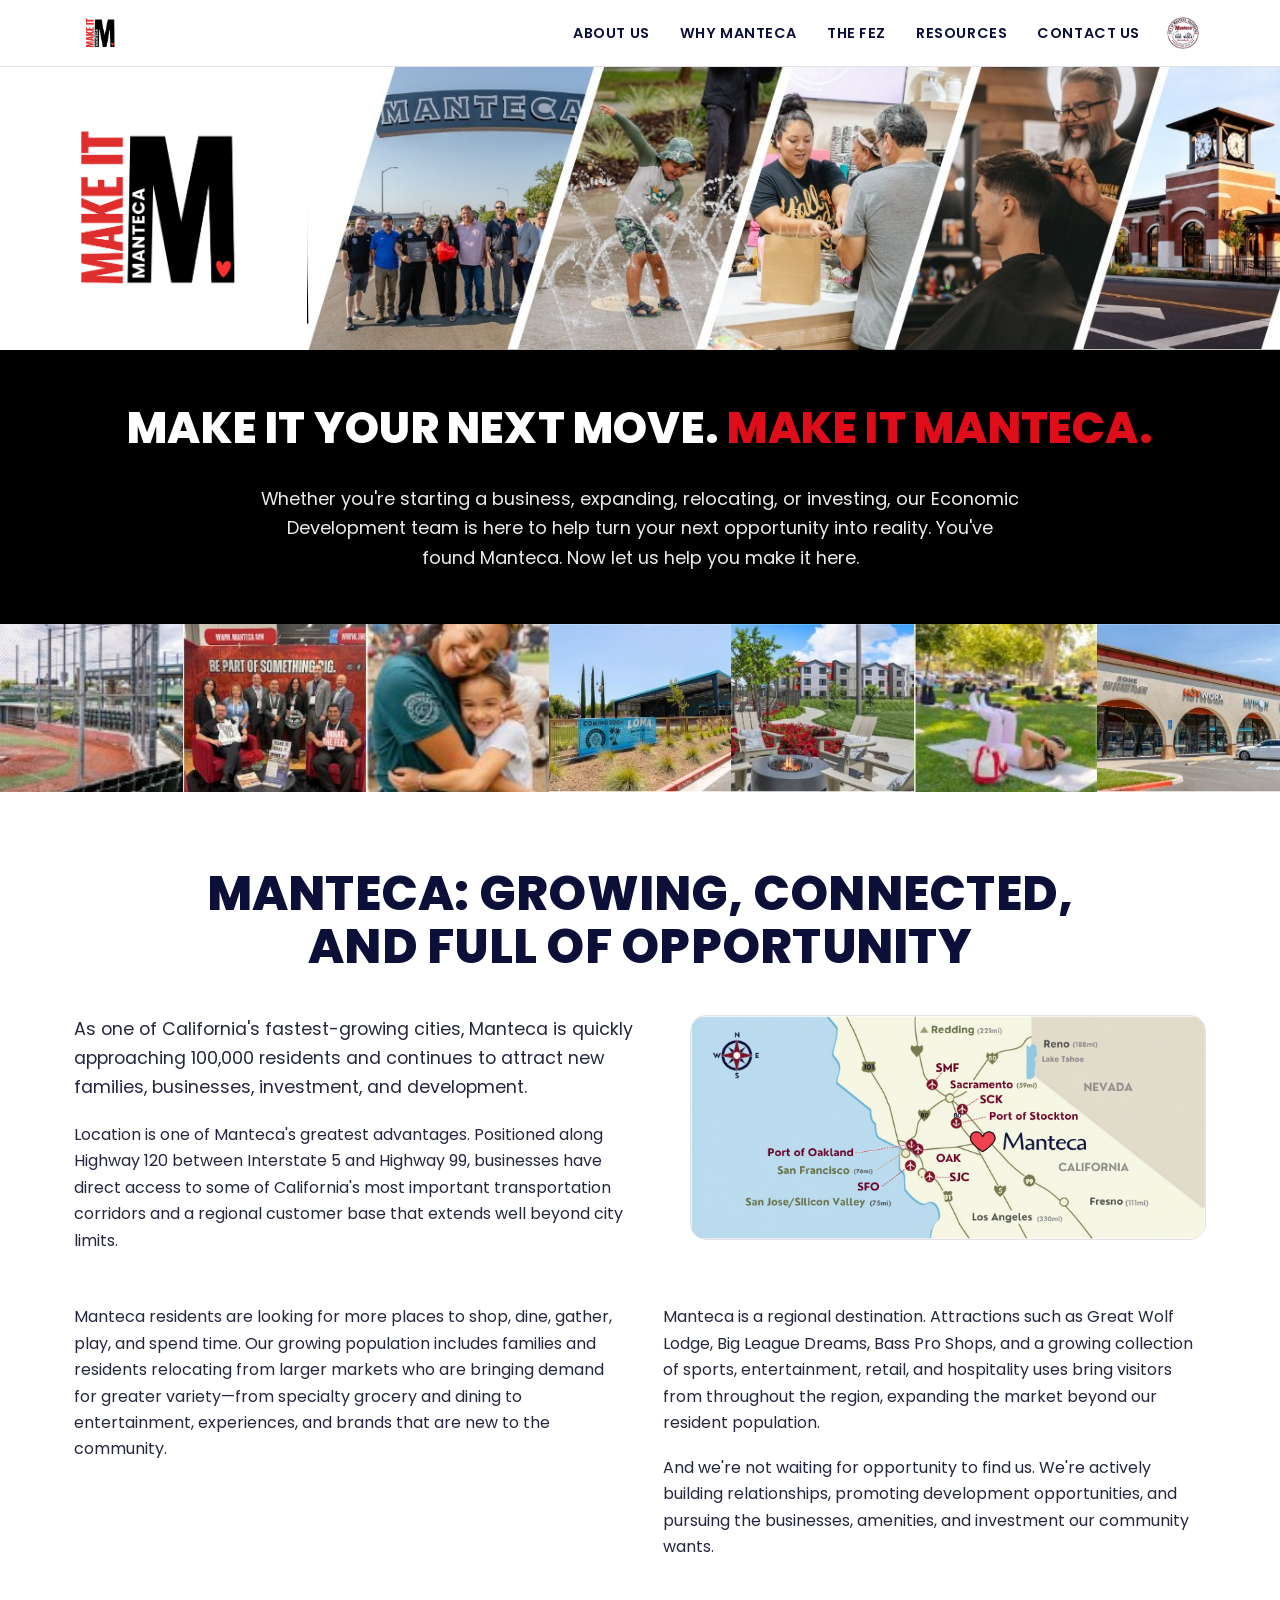
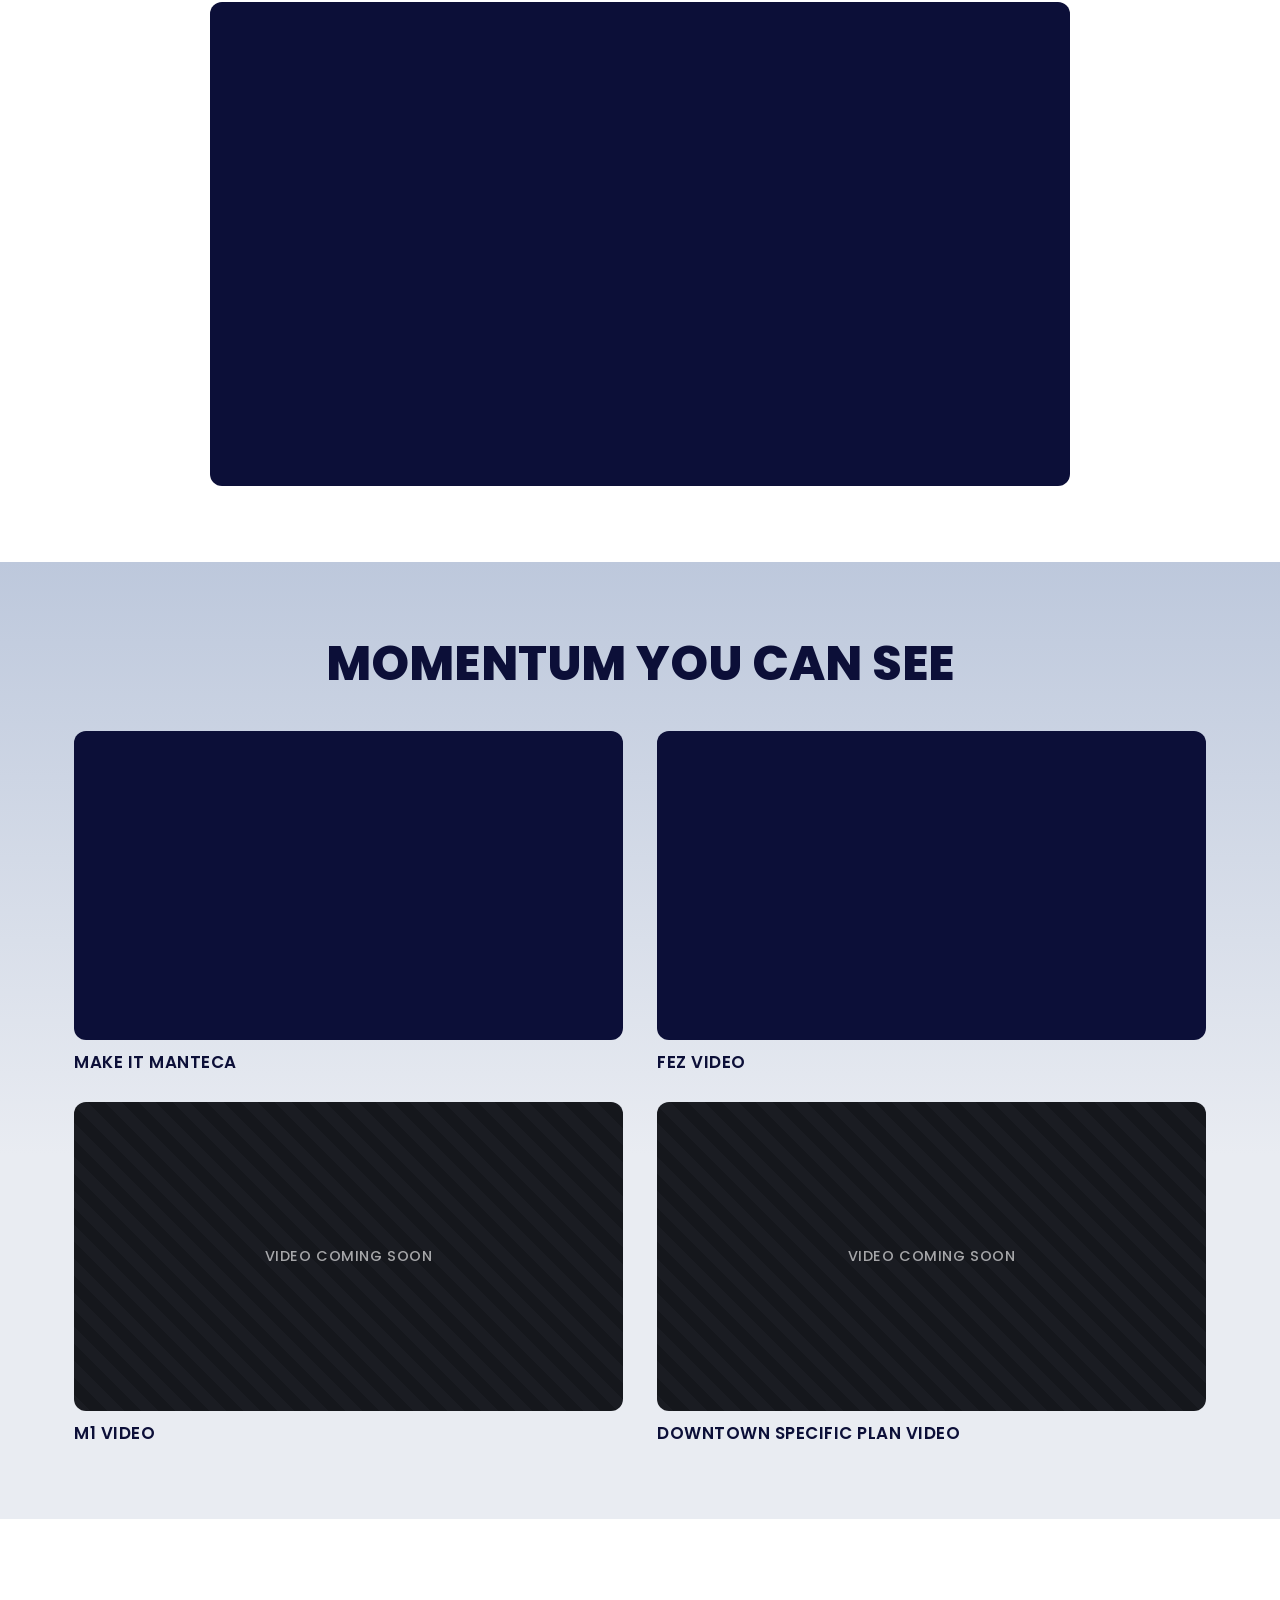
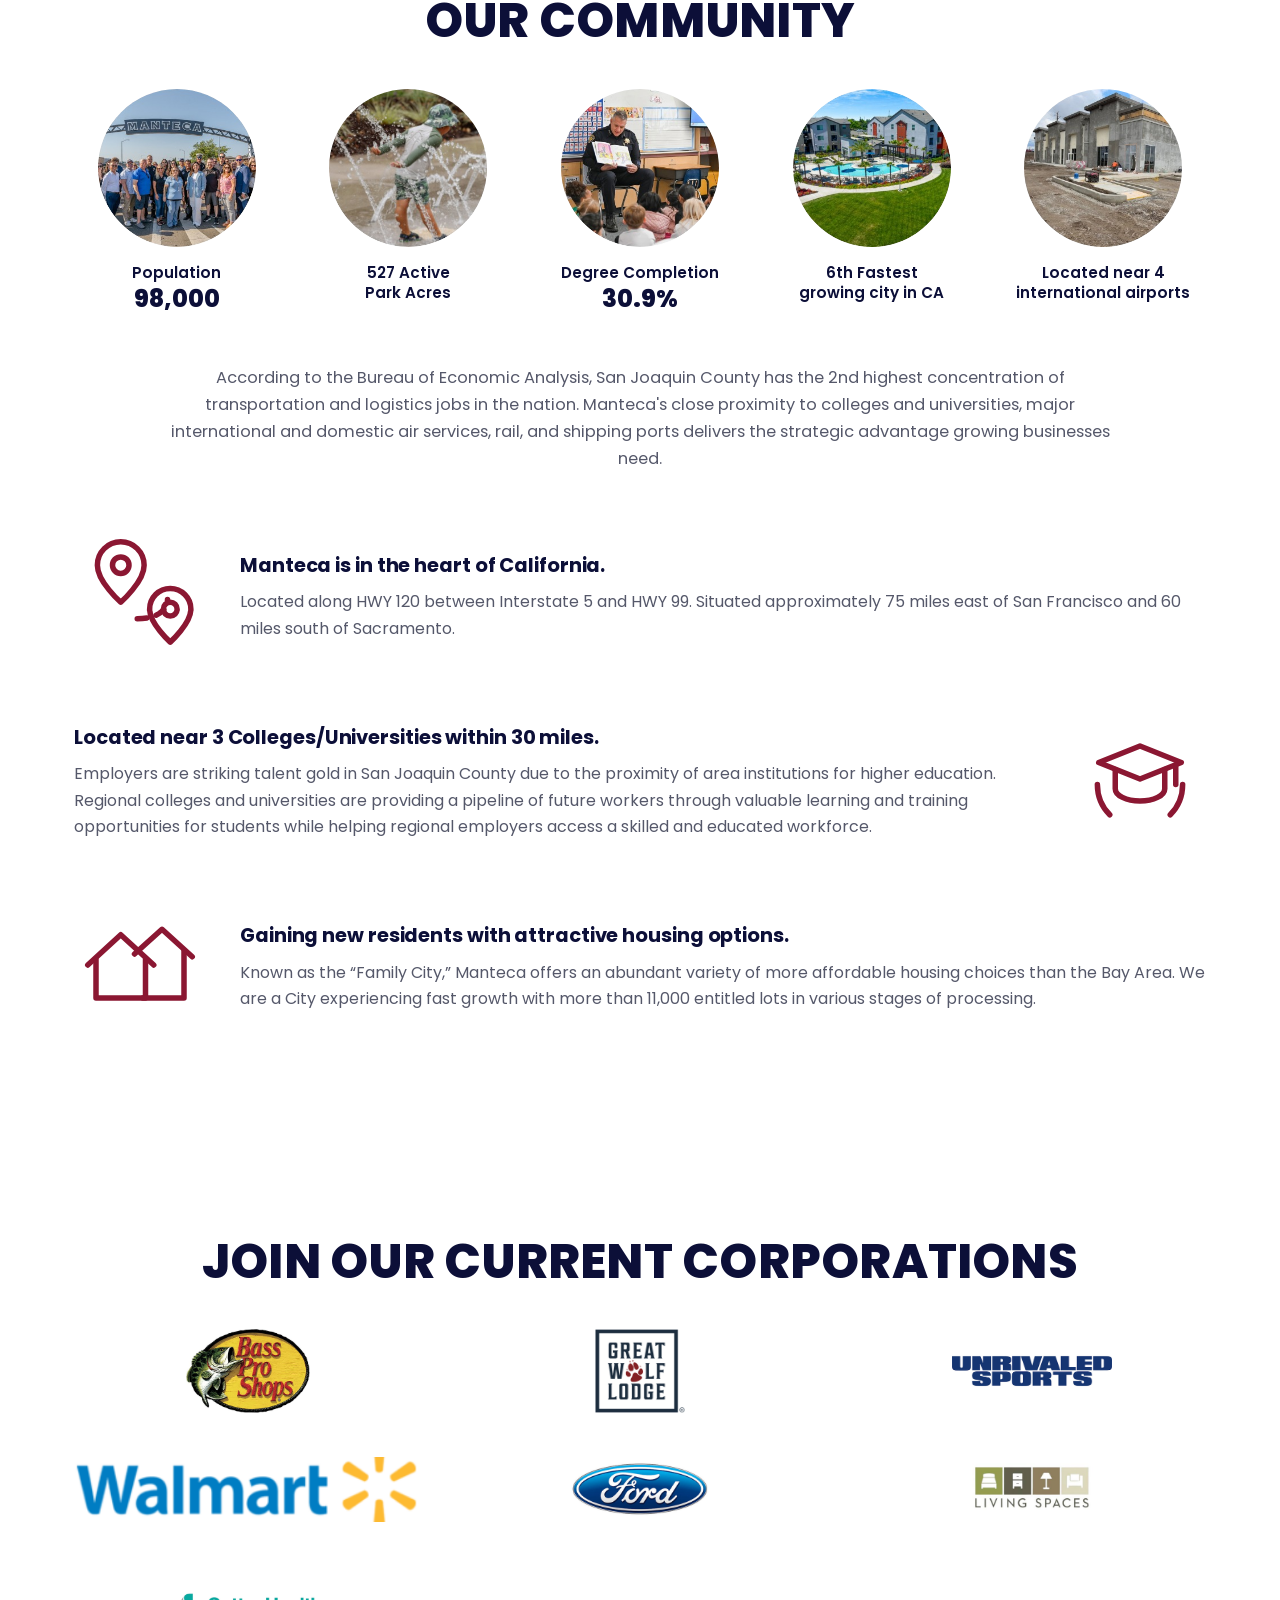
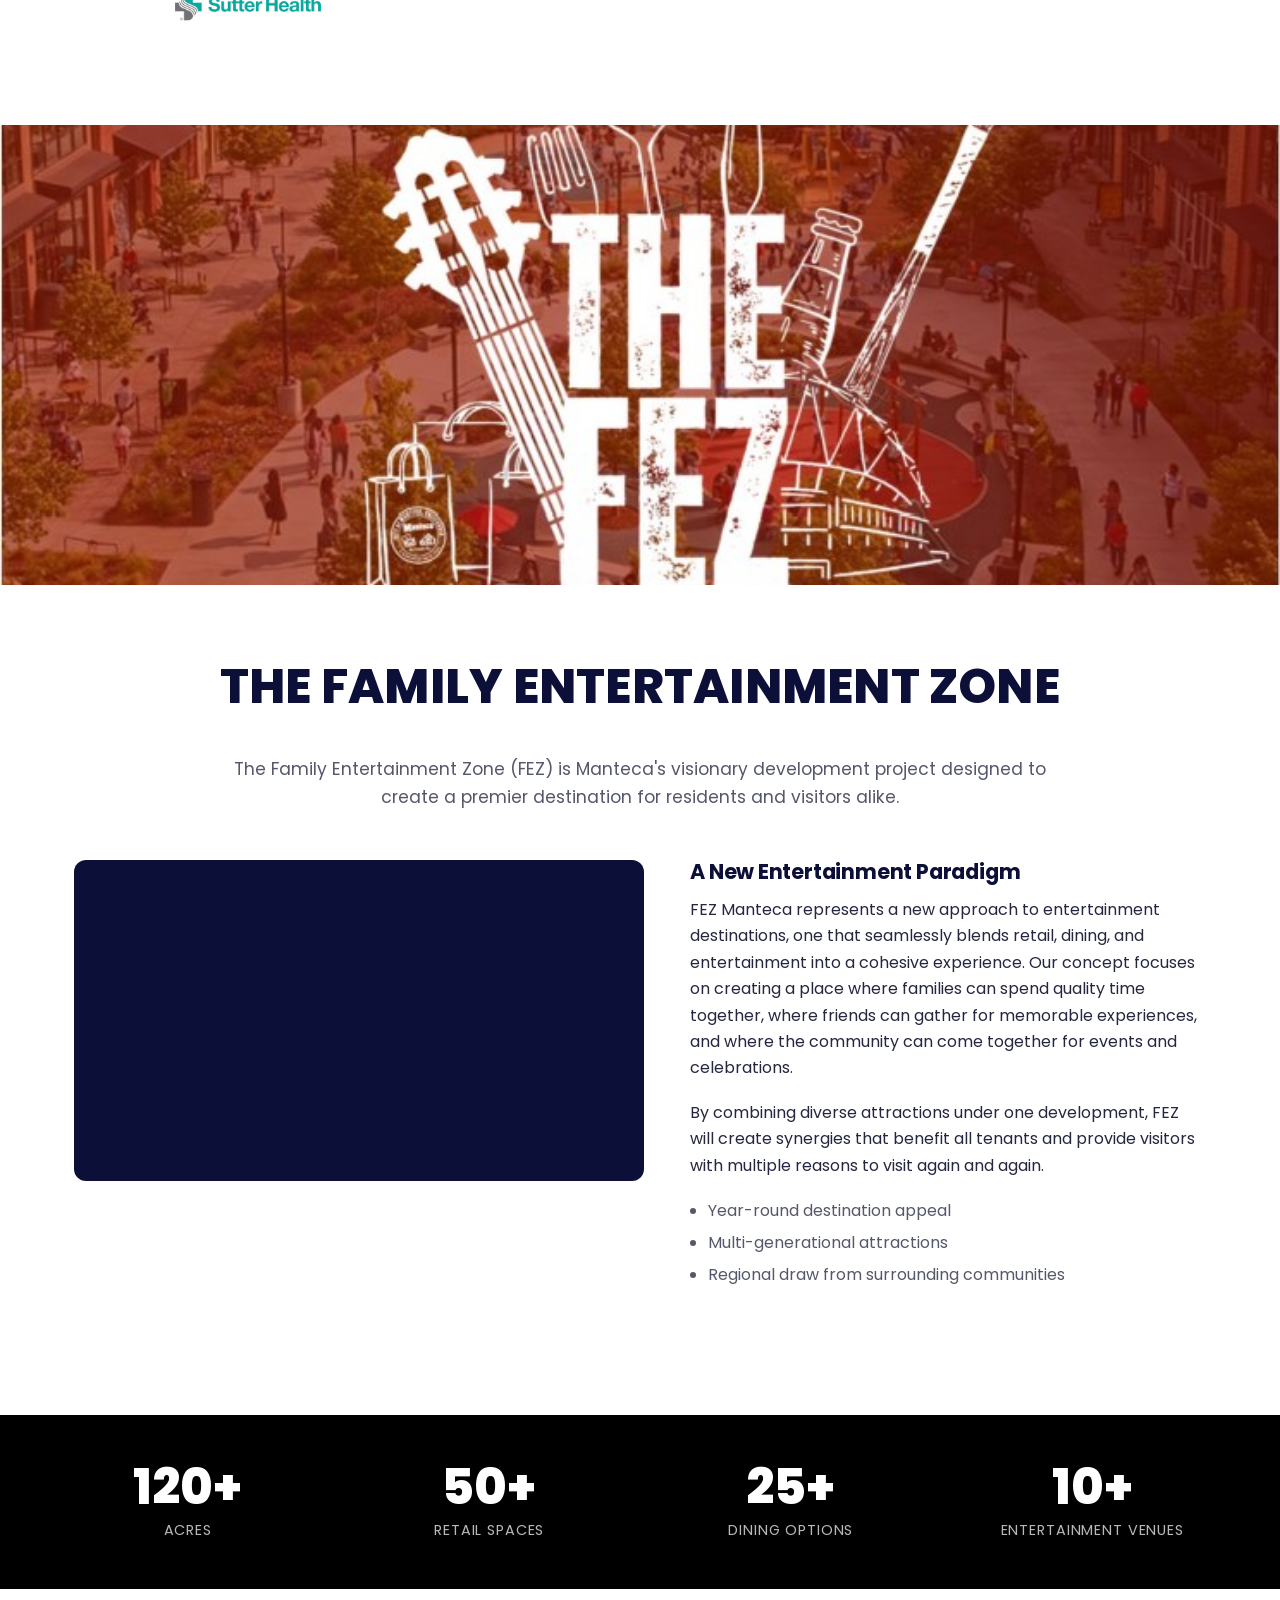
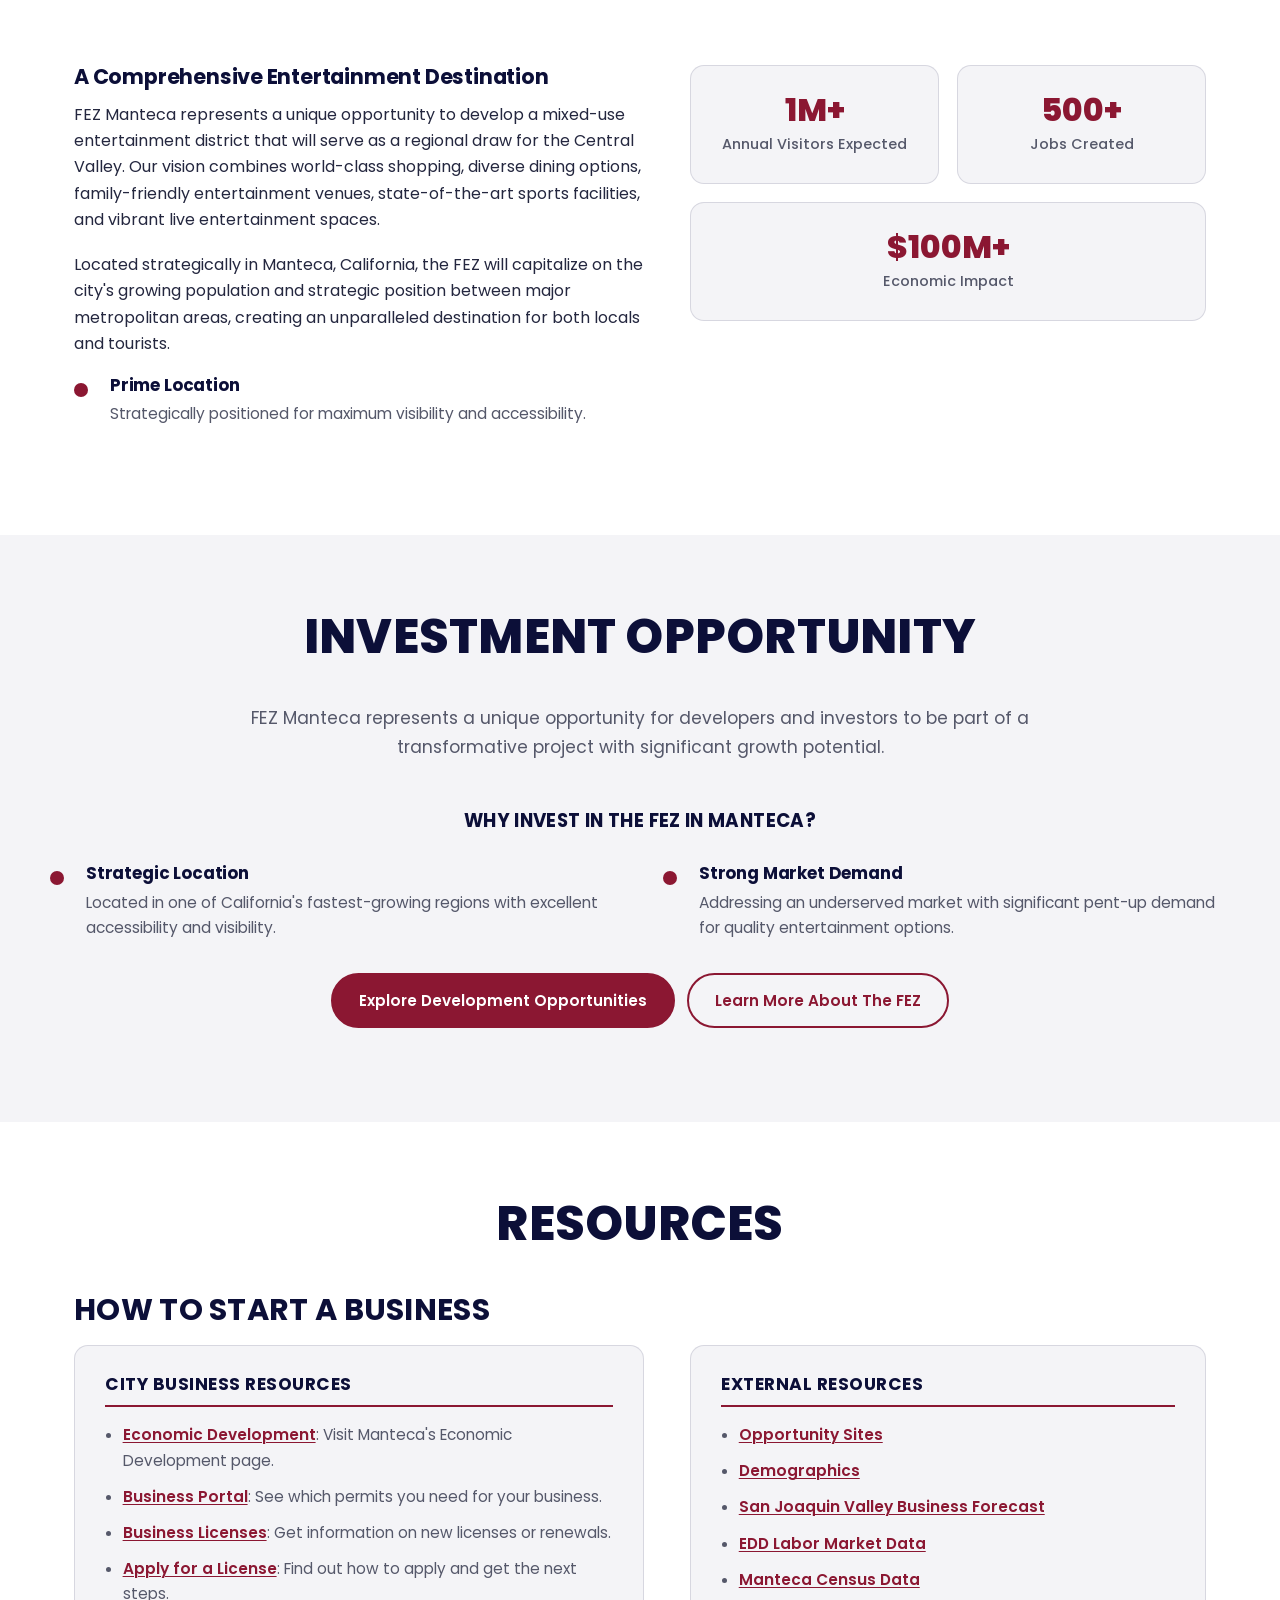
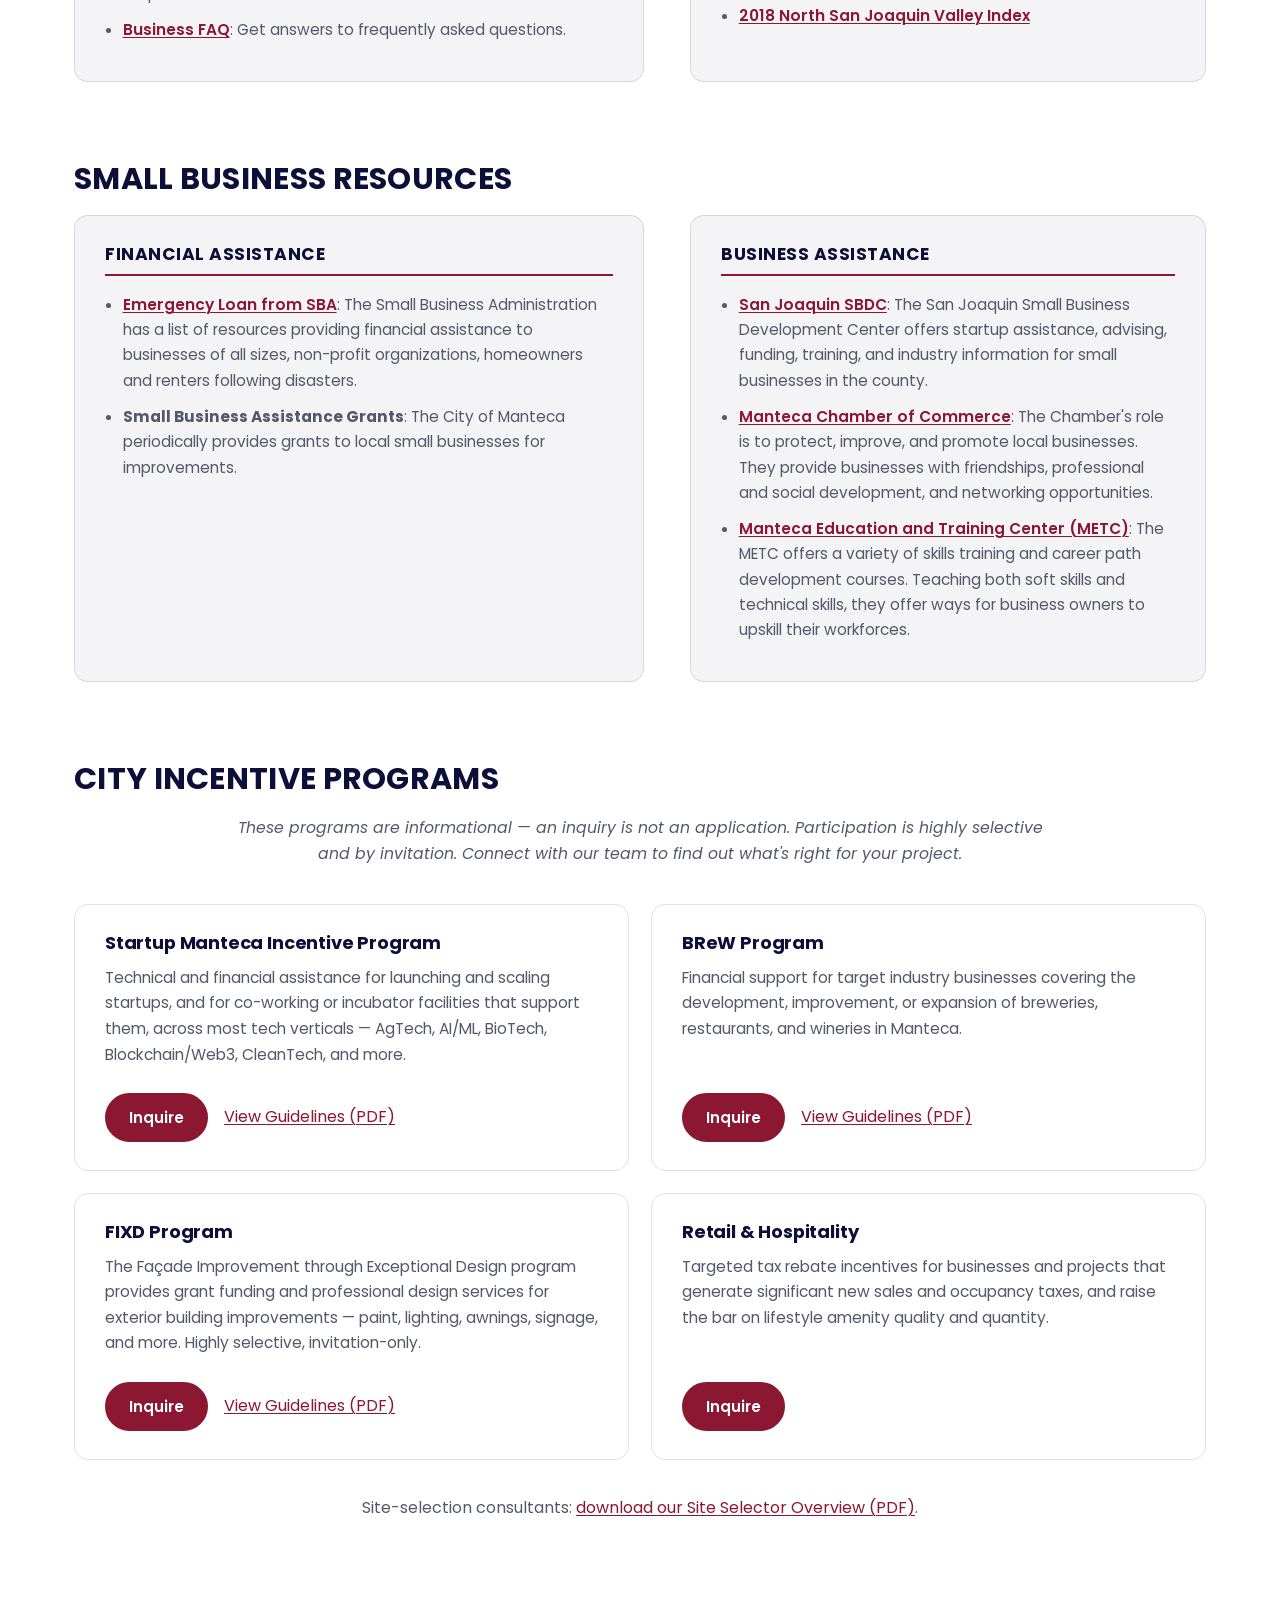
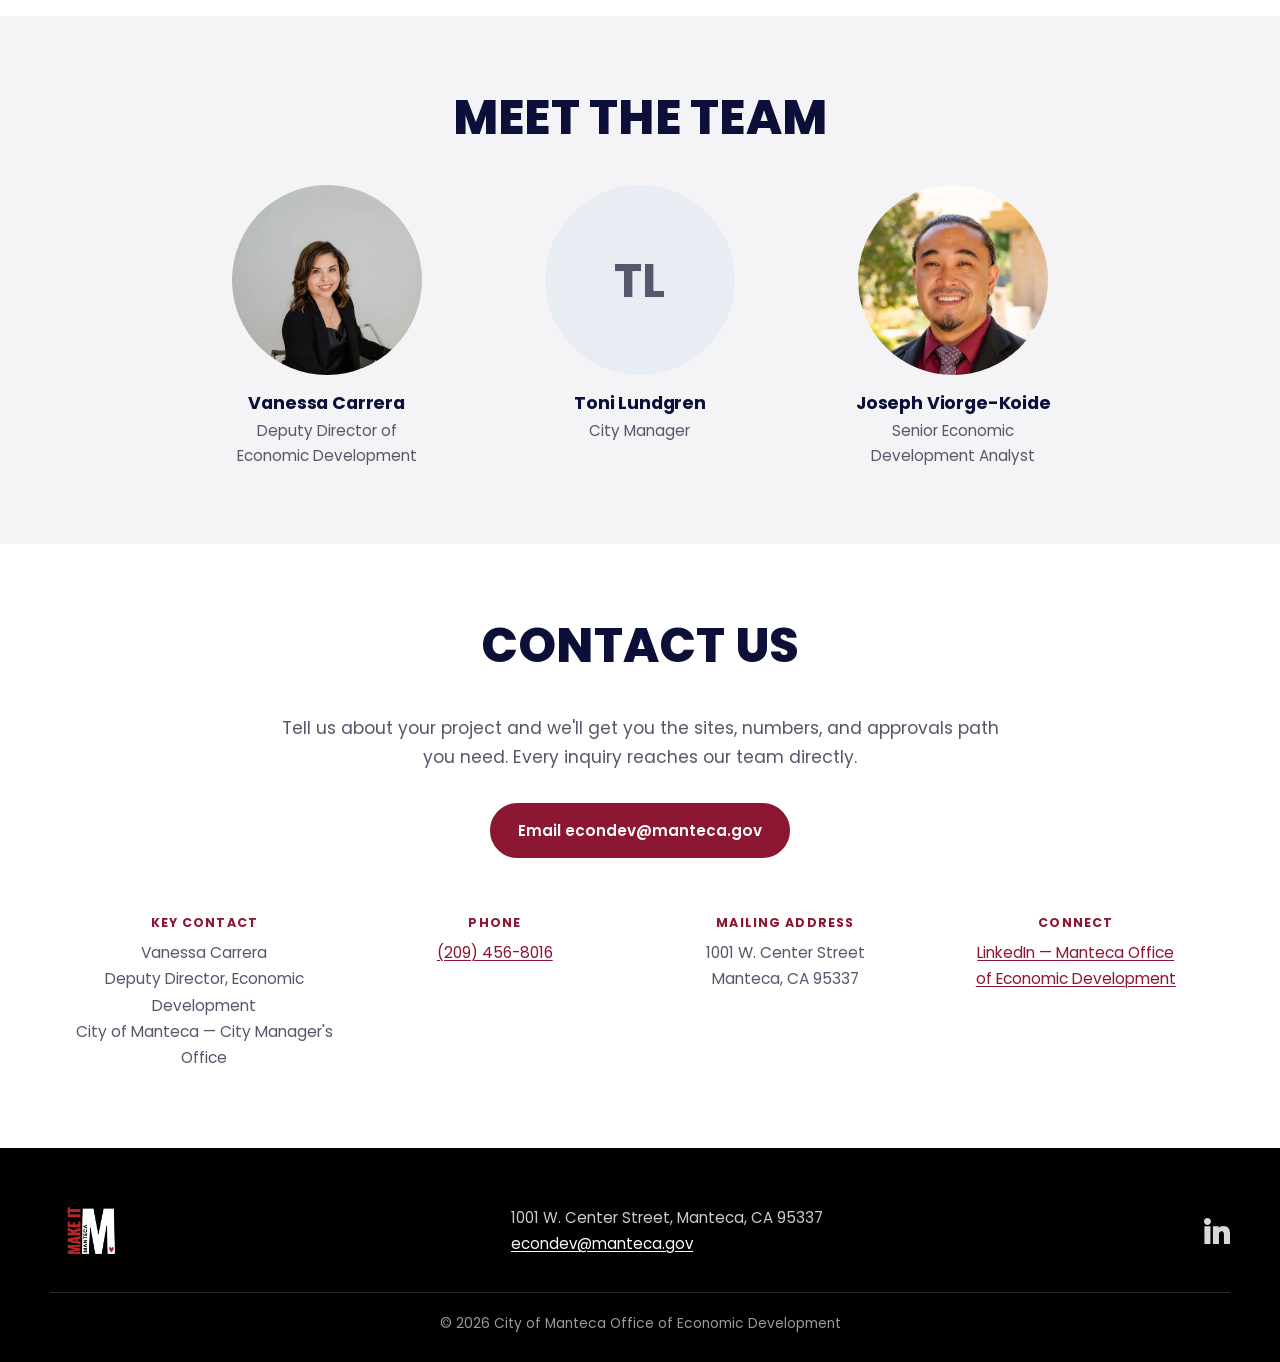
==== commit 36ab84a7: "Use the design's own photography, map and palette The client supplied the design as page exports. Wo" ====
--- a/index.html
+++ b/index.html
@@ -71,11 +71,14 @@
       <div class="heroLogo">
         <img src="_img/mim-logo.png" alt="Make It Manteca">
       </div>
+      <!--
+        The design's hero band: five photographs clipped to slanted panels. Taken from the
+        client's page export as one image because the slant, the overlaps and the widths of
+        the white dividers are all part of the artwork - rebuilding it from five separate
+        crops reproduced the photos but not the geometry.
+      -->
       <div class="heroStrip" aria-hidden="true">
-        <img src="_img/4.jpg" alt="" loading="eager" decoding="async">
-        <img src="_img/9.jpg" alt="" loading="eager" decoding="async">
-        <img src="_img/1.jpg" alt="" loading="eager" decoding="async">
-        <img src="_img/7.jpg" alt="" loading="eager" decoding="async">
+        <img src="_img/design/hero-strip.jpg" alt="" width="1042" height="303" loading="eager" decoding="async">
       </div>
     </div>
 
@@ -96,12 +99,13 @@
     </div>
 
     <div class="photoBand" aria-hidden="true">
-      <img src="_img/3.jpg" alt="" loading="lazy" decoding="async">
-      <img src="_img/1.jpg" alt="" loading="lazy" decoding="async">
-      <img src="_img/4.jpg" alt="" loading="lazy" decoding="async">
-      <img src="_img/11.jpg" alt="" loading="lazy" decoding="async">
-      <img src="_img/6.jpg" alt="" loading="lazy" decoding="async">
-      <img src="_img/9.jpg" alt="" loading="lazy" decoding="async">
+      <img src="_img/design/band-1-ballpark.jpg" alt="" loading="lazy" decoding="async">
+      <img src="_img/design/band-2-something-big.jpg" alt="" loading="lazy" decoding="async">
+      <img src="_img/design/band-3-mother-daughter.jpg" alt="" loading="lazy" decoding="async">
+      <img src="_img/design/band-4-loma-coming-soon.jpg" alt="" loading="lazy" decoding="async">
+      <img src="_img/design/band-5-apartments-firepit.jpg" alt="" loading="lazy" decoding="async">
+      <img src="_img/design/band-6-family-park.jpg" alt="" loading="lazy" decoding="async">
+      <img src="_img/design/band-7-retail-center.jpg" alt="" loading="lazy" decoding="async">
     </div>
   </section>
 
@@ -119,24 +123,23 @@
       </div>
       <figure class="mapFigure">
         <!--
-          The design's locator map is flattened artwork in the Canva file and could not be
-          extracted, so it is redrawn as SVG in _img/manteca-location-map.svg. State outlines
-          come from public simplified US-state geometry; every marker sits at its true lat/lon
-          and every distance is the one printed in the design. Regenerate it with
-          `python3 _tools/gen-location-map.py` if the callouts change.
+          The locator map from the design itself. It is raster art, so it is only as sharp as
+          the client's 1366px-wide page export - fine at normal sizes, a little soft on a
+          high-DPI screen. A vector redraw of the same map lives at
+          _img/manteca-location-map.svg (regenerate with `python3 _tools/gen-location-map.py`)
+          if a sharper version is ever wanted in its place.
         -->
-        <img src="_img/manteca-location-map.svg" width="520" height="661"
+        <img src="_img/design/location-map.png" width="717" height="312"
              alt="Map of Northern and Central California: Manteca sits on Highway 120 between Interstate 5 and Highway 99 — 75 miles from San Jose and Silicon Valley, 76 from the Port of Oakland, 59 from Lake Tahoe, 111 from Fresno, 188 from Reno, 221 from Redding and 330 from Los Angeles, with the SMF, SFO, OAK, SJC and SCK airports nearby."
              loading="lazy" decoding="async">
       </figure>
     </div>
 
-    <div class="collage" aria-hidden="true">
-      <img src="_img/2.jpg" alt="" loading="lazy" decoding="async">
-      <img src="_img/10.jpg" alt="" loading="lazy" decoding="async">
-      <img src="_img/5.jpg" alt="" loading="lazy" decoding="async">
-      <img src="_img/8.jpg" alt="" loading="lazy" decoding="async">
-    </div>
+    <!--
+      Design page 1 places a slanted photo collage here. Page 2 - the hero built on this
+      page - carries those same five photographs in the hero band instead and leaves this
+      section as text and the map, so there is no collage here.
+    -->
 
     <div class="proseCols">
       <p>Manteca residents are looking for more places to shop, dine, gather, play, and spend time.
@@ -209,45 +212,33 @@
     <h2 id="communityHeading" class="sectionTitle center">Our Community</h2>
 
     <!--
-      EDITOR NOTE: the design shows six circular tiles, but two of them print the same stat
-      ("Located near 4 international airports") — a copy/paste duplicate. The five distinct
-      stats are shown here.
-
-      EDITOR NOTE: the design fills each circle with a photograph. Those photos are flattened
-      into the Canva page and could not be extracted, so the circles use the brand icon art
-      pulled from the earlier draft. Swap in real photography when it is supplied.
+      EDITOR NOTE: the design shows six circular photographs, but the fifth and sixth print
+      the same stat — "Located near 4 international airports" appears twice. The five
+      distinct stats are shown here, each with its photograph from the design. The sixth
+      photograph (the Manteca water tower) is extracted and waiting at
+      _img/design/community-6-water-tower.jpg for whatever that tile was meant to say.
     -->
     <div class="statRow">
       <div class="statTile">
-        <span class="disc"><img src="_img/icons/population.png" alt="" aria-hidden="true"></span>
+        <span class="disc"><img src="_img/design/community-1-population.jpg" alt="" aria-hidden="true" loading="lazy"></span>
         <span class="label">Population</span>
         <span class="figure">98,000</span>
       </div>
       <div class="statTile">
-        <span class="disc"><img src="_img/icons/parks.png" alt="" aria-hidden="true"></span>
+        <span class="disc"><img src="_img/design/community-2-park-acres.jpg" alt="" aria-hidden="true" loading="lazy"></span>
         <span class="label">527 Active<br>Park Acres</span>
       </div>
       <div class="statTile">
-        <span class="disc"><img src="_img/icons/degree.png" alt="" aria-hidden="true"></span>
+        <span class="disc"><img src="_img/design/community-3-degree-completion.jpg" alt="" aria-hidden="true" loading="lazy"></span>
         <span class="label">Degree Completion</span>
         <span class="figure">30.9%</span>
       </div>
       <div class="statTile">
-        <span class="disc">
-          <!-- the design's growth mark is vector art in Canva; redrawn here in brand red -->
-          <svg viewBox="0 0 64 64" fill="none" aria-hidden="true" focusable="false">
-            <path d="M6 56h52" stroke="#e02e2e" stroke-width="3" stroke-linecap="round"/>
-            <rect x="12" y="38" width="8" height="14" fill="#e02e2e"/>
-            <rect x="26" y="30" width="8" height="22" fill="#e02e2e"/>
-            <rect x="40" y="20" width="8" height="32" fill="#e02e2e"/>
-            <path d="M12 26 L28 18 L40 12 L54 6" stroke="#e02e2e" stroke-width="3" stroke-linecap="round" stroke-linejoin="round"/>
-            <path d="M46 6h9v9" stroke="#e02e2e" stroke-width="3" stroke-linecap="round" stroke-linejoin="round"/>
-          </svg>
-        </span>
+        <span class="disc"><img src="_img/design/community-4-fastest-growing.jpg" alt="" aria-hidden="true" loading="lazy"></span>
         <span class="label">6th Fastest<br>growing city in CA</span>
       </div>
       <div class="statTile">
-        <span class="disc"><img src="_img/icons/airports.png" alt="" aria-hidden="true"></span>
+        <span class="disc"><img src="_img/design/community-5-development.jpg" alt="" aria-hidden="true" loading="lazy"></span>
         <span class="label">Located near 4<br>international airports</span>
       </div>
     </div>
@@ -289,7 +280,9 @@
           Filled from a sourced count — San Joaquin Delta College (~14.5 mi), University of the
           Pacific (~16 mi), CSU Stanislaus (~29 mi). Confirm this is the set the client wants cited.
         -->
-        <h3>Located near 3 Colleges/Universities within 30 miles.</h3>
+        <!-- <wbr> lets this break at the slash; without it the token is unbreakable and
+             forces the page wider than a narrow phone screen. -->
+        <h3>Located near 3 Colleges/<wbr>Universities within 30 miles.</h3>
         <p>Employers are striking talent gold in San Joaquin County due to the proximity of area
            institutions for higher education. Regional colleges and universities are providing a
            pipeline of future workers through valuable learning and training opportunities for
@@ -322,14 +315,15 @@
         <img src="_img/logos/bass-pro-shops.png" alt="Bass Pro Shops" loading="lazy">
         <img src="_img/logos/great-wolf-lodge.png" alt="Great Wolf Lodge" loading="lazy">
         <img src="_img/logos/unrivaled-sports.png" alt="Unrivaled Sports" loading="lazy">
+        <img src="_img/design/walmart.png" alt="Walmart" loading="lazy">
         <img src="_img/logos/ford.png" alt="Ford" loading="lazy">
         <img src="_img/logos/living-spaces.png" alt="Living Spaces" loading="lazy">
         <img src="_img/logos/sutter-health.png" alt="Sutter Health" loading="lazy">
       </div>
       <!--
-        EDITOR NOTE: Walmart is named in the design and belongs in this wall, but its logo is
-        vector art in the Canva file and could not be extracted. Add a licensed Walmart logo
-        to _img/logos/ and drop an <img> in above.
+        EDITOR NOTE: the Walmart mark here is lifted from the client's page export, so it is
+        low-resolution next to the other logos. Replace it with a licensed Walmart asset
+        before launch.
 
         EDITOR NOTE: the design carries an open to-do beside this wall — "Add major employers:
         Kaiser, Industries?, Delta College". Those three are not added here because the note is
--- a/_css/site.css
+++ b/_css/site.css
@@ -4,26 +4,38 @@
    Economic Development.
 
    Design language taken from the client's Canva design "Make it Manteca"
-   (City of Manteca, design DAHO6cmKkDc, Sept 2026): black banners and bands,
-   the logo's red as the single accent, big centred uppercase section titles,
-   and full-bleed photo strips on white. The red is sampled straight out of
-   _img/mim-logo.png. This replaces the navy/crimson palette taken from the
-   earlier revision of the same design.
+   (City of Manteca, design DAHO6cmKkDc): big centred uppercase section titles,
+   black banners and bands, and full-bleed photo strips on white.
+
+   Palette sampled from the client's own page exports, not from thumbnails:
+   navy #0c0f38 for type, crimson #8b1732 / #72000b for the feature icons, and
+   the bright #df0d19 reserved for the one word it is used on in the design -
+   "MAKE IT MANTECA." in the hero. An earlier pass here read the design's navy
+   as black and its crimson as a bright red; those were misread off 297px
+   thumbnails and are corrected.
+
+   The section titles are black on design pages 1-2 and navy on page 3. Navy is
+   used throughout: it is the brand ink, it reads as near-black, and it keeps
+   one heading colour down the page.
    ========================================================================== */
 
 :root {
-  /* sampled from the Make It Manteca logo artwork */
-  --red: #e02e2e;
-  --red-deep: #b31f1f;
+  /* sampled from the client's page exports */
+  --navy: #0c0f38;
+  --crimson: #8b1732;
+  --crimson-deep: #72000b;
+  --red: #df0d19;          /* hero headline accent only */
 
   --black: #000000;
-  --ink: #101114;
-  --ink-2: #2b2d36;
-  --gray: #565a68;
+  --ink: #0c0f38;
+  --ink-2: #24273f;
+  --gray: #55586a;
   --paper: #ffffff;
-  --paper-2: #f3f5f9;
+  --paper-2: #f4f4f7;
   --paper-3: #e8ecf3;
-  --line: rgba(16, 17, 20, 0.12);
+  --momentum-1: #bdc8dc;   /* the momentum band's blue-grey */
+  --momentum-2: #e9ecf2;
+  --line: rgba(12, 15, 56, 0.12);
 
   --max: 1180px;
   --gutter: 24px;
@@ -31,10 +43,16 @@
 }
 
 * { box-sizing: border-box; }
-html { scroll-behavior: smooth; scroll-padding-top: 88px; }
+html {
+  scroll-behavior: smooth;
+  scroll-padding-top: 88px;
+  -webkit-text-size-adjust: 100%;
+  text-size-adjust: 100%;
+}
 
 body {
   margin: 0;
+  overflow-wrap: break-word;
   font-family: var(--font);
   color: var(--ink-2);
   background: var(--paper);
@@ -44,8 +62,8 @@
 }
 
 img { max-width: 100%; display: block; }
-a { color: var(--red-deep); text-decoration-thickness: 1px; text-underline-offset: 2px; }
-a:hover { color: var(--red); }
+a { color: var(--crimson); text-decoration-thickness: 1px; text-underline-offset: 2px; }
+a:hover { color: var(--crimson-deep); }
 
 h1, h2, h3, h4, h5 {
   color: var(--ink);
@@ -88,7 +106,7 @@
 .skip-link:focus { left: 0; }
 
 :where(a, button, iframe):focus-visible {
-  outline: 3px solid var(--red);
+  outline: 3px solid var(--crimson);
   outline-offset: 3px;
 }
 
@@ -99,6 +117,18 @@
 }
 .section--tint { max-width: none; background: var(--paper-2); }
 .inner { max-width: var(--max); margin: 0 auto; }
+
+/* Grid and flex children default to min-width:auto, which refuses to shrink below the
+   longest word. Every track here is free to narrow instead of widening the page. */
+.splitRow > *,
+.featureRow > *,
+.videoGrid > *,
+.programGrid > *,
+.metricCards > *,
+.statRow > *,
+.contactCols > *,
+.fezBand .inner > *,
+#siteFooter .inner > * { min-width: 0; }
 
 /* ---------- header ---------------------------------------------------- */
 
@@ -126,7 +156,7 @@
   font-size: 0.9rem; font-weight: 600; text-transform: uppercase; letter-spacing: 0.04em;
   padding: 6px 0; border-bottom: 2px solid transparent;
 }
-#nav a:hover, #nav a:focus-visible { color: var(--red); border-bottom-color: var(--red); }
+#nav a:hover, #nav a:focus-visible { color: var(--crimson); border-bottom-color: var(--crimson); }
 
 #siteHeader .seal { height: 46px; width: auto; flex: 0 0 auto; }
 #siteHeader.is-stuck .seal { height: 38px; }
@@ -162,8 +192,8 @@
 }
 .heroLogo img { width: 100%; max-width: 260px; height: auto; }
 
-.heroStrip { display: grid; grid-template-columns: repeat(4, 1fr); gap: 0; }
-.heroStrip img { width: 100%; height: 100%; min-height: 190px; object-fit: cover; }
+.heroStrip { overflow: hidden; }
+.heroStrip img { width: 100%; height: 100%; min-height: 190px; object-fit: cover; object-position: left center; }
 
 .heroBanner {
   background: var(--black);
@@ -179,15 +209,15 @@
   letter-spacing: 0.005em;
   margin-bottom: 0.7em;
 }
-.heroBanner h1 em { color: var(--red); font-style: normal; }
+.heroBanner h1 em { color: var(--red); font-style: normal; }  /* #df0d19, as in the design */
 .heroBanner p {
   max-width: 760px; margin: 0 auto;
   font-size: clamp(0.98rem, 1.5vw, 1.12rem);
   color: rgba(255, 255, 255, 0.92);
 }
 
-.photoBand { display: grid; grid-template-columns: repeat(6, 1fr); }
-.photoBand img { width: 100%; height: 150px; object-fit: cover; }
+.photoBand { display: grid; grid-template-columns: repeat(7, 1fr); }
+.photoBand img { width: 100%; height: 168px; object-fit: cover; }
 
 /* ---------- generic layout helpers ------------------------------------ */
 
@@ -210,11 +240,6 @@
   border: 1px solid var(--line);
 }
 
-.collage {
-  display: grid; grid-template-columns: repeat(4, 1fr); gap: 14px;
-  margin: 2.4em 0 3em;
-}
-.collage img { width: 100%; height: 210px; object-fit: cover; border-radius: 12px; }
 
 .proseCols { columns: 2; column-gap: 46px; }
 .proseCols p { break-inside: avoid; }
@@ -237,7 +262,7 @@
   font-size: 0.9rem; font-weight: 500; letter-spacing: 0.04em; text-transform: uppercase;
 }
 
-#momentum { background: var(--paper-3); }
+#momentum { background: linear-gradient(180deg, var(--momentum-1) 0%, var(--momentum-2) 62%); }
 .videoGrid { display: grid; grid-template-columns: repeat(2, 1fr); gap: 30px 34px; }
 .videoCard h3 {
   margin: 0.75em 0 0;
@@ -252,20 +277,18 @@
 }
 .statTile { display: flex; flex-direction: column; align-items: center; }
 .statTile .disc {
-  display: flex; align-items: center; justify-content: center;
-  width: 148px; height: 148px; max-width: 100%;
+  width: 158px; height: 158px; max-width: 100%;
   border-radius: 50%;
   background: var(--paper-2);
-  border: 3px solid var(--red);
   margin-bottom: 16px;
   overflow: hidden;
 }
-.statTile .disc img, .statTile .disc svg { width: 58%; height: auto; }
+.statTile .disc img { width: 100%; height: 100%; object-fit: cover; }
 .statTile .label {
   font-size: 0.95rem; font-weight: 600; color: var(--ink); line-height: 1.35;
 }
 .statTile .figure {
-  font-size: 1.5rem; font-weight: 800; color: var(--red); line-height: 1.2; margin-top: 2px;
+  font-size: 1.5rem; font-weight: 800; color: var(--navy); line-height: 1.2; margin-top: 2px;
 }
 
 .beaNote {
@@ -279,7 +302,7 @@
 }
 .featureRow--flip { grid-template-columns: 1fr 132px; }
 .featureRow--flip .icon { order: 2; }
-.featureRow .icon { color: var(--red); }
+.featureRow .icon { color: var(--crimson); }
 .featureRow .icon svg { width: 100%; height: auto; }
 .featureRow h3 { font-size: 1.22rem; text-transform: none; letter-spacing: -0.005em; }
 .featureRow p { margin-bottom: 0; color: var(--gray); }
@@ -322,7 +345,7 @@
   padding: 26px 20px; text-align: center;
 }
 .metricCards strong {
-  display: block; font-size: 2rem; font-weight: 800; color: var(--red); line-height: 1.1;
+  display: block; font-size: 2rem; font-weight: 800; color: var(--crimson); line-height: 1.1;
 }
 .metricCards span {
   display: block; margin-top: 6px; font-size: 0.9rem; font-weight: 500; color: var(--gray);
@@ -334,7 +357,7 @@
 .investPoint { display: grid; grid-template-columns: 22px 1fr; gap: 14px; align-items: start; }
 .investPoint .dot {
   width: 14px; height: 14px; margin-top: 7px; border-radius: 50%;
-  background: var(--red); display: block;
+  background: var(--crimson); display: block;
 }
 .investPoint h4 { font-size: 1.05rem; margin-bottom: 0.35em; text-transform: none; }
 .investPoint p { margin: 0; color: var(--gray); font-size: 0.97rem; }
@@ -345,14 +368,14 @@
 .btn {
   display: inline-block;
   padding: 13px 26px; border-radius: 999px;
-  border: 2px solid var(--red);
-  color: var(--red-deep); background: transparent;
+  border: 2px solid var(--crimson);
+  color: var(--crimson); background: transparent;
   font-weight: 600; font-size: 0.95rem; text-decoration: none;
   transition: background 0.18s ease, color 0.18s ease;
 }
-.btn:hover { background: rgba(224, 46, 46, 0.08); color: var(--red-deep); }
-.btn--solid { background: var(--red); border-color: var(--red); color: #fff; }
-.btn--solid:hover { background: var(--red-deep); border-color: var(--red-deep); color: #fff; }
+.btn:hover { background: rgba(139, 23, 50, 0.08); color: var(--crimson-deep); }
+.btn--solid { background: var(--crimson); border-color: var(--crimson); color: #fff; }
+.btn--solid:hover { background: var(--crimson-deep); border-color: var(--crimson-deep); color: #fff; }
 .ctaRow { display: flex; flex-wrap: wrap; gap: 12px; justify-content: center; margin-top: 2em; }
 
 /* ---------- resources -------------------------------------------------- */
@@ -363,7 +386,7 @@
 }
 .linkPanel h4 {
   font-size: 1.08rem; text-transform: uppercase; letter-spacing: 0.03em;
-  margin-bottom: 0.9em; padding-bottom: 0.6em; border-bottom: 2px solid var(--red);
+  margin-bottom: 0.9em; padding-bottom: 0.6em; border-bottom: 2px solid var(--crimson);
 }
 .linkList { margin: 0; padding-left: 1.1em; }
 .linkList li { margin-bottom: 0.7em; color: var(--gray); font-size: 0.96rem; }
@@ -394,7 +417,7 @@
 .teamCard .avatarInitials {
   width: 190px; height: 190px; max-width: 100%;
   border-radius: 50%; object-fit: cover; object-position: center top;
-  margin: 0 auto 18px; border: 3px solid var(--red);
+  margin: 0 auto 18px;
 }
 .teamCard .avatarInitials {
   display: flex; align-items: center; justify-content: center;
@@ -417,7 +440,7 @@
 .contactCols .label {
   display: block; margin-bottom: 0.5em;
   font-size: 0.78rem; font-weight: 700; text-transform: uppercase; letter-spacing: 0.09em;
-  color: var(--red);
+  color: var(--crimson);
 }
 .contactCols > div { font-size: 0.97rem; color: var(--gray); line-height: 1.7; }
 
@@ -429,7 +452,7 @@
 #siteFooter .logo img { height: 62px; width: auto; }
 #siteFooter address { font-style: normal; font-size: 0.94rem; line-height: 1.7; }
 #siteFooter a { color: #fff; }
-#siteFooter a:hover { color: var(--red); }
+#siteFooter a:hover { color: #f0a0ae; }
 .socialIconsRow { display: flex; gap: 14px; }
 .socialIconsRow img { width: 26px; height: 26px; filter: brightness(0) invert(1); opacity: 0.85; }
 .socialIconsRow a:hover img { opacity: 1; }
@@ -446,13 +469,12 @@
   .splitRow, .splitRow--even { grid-template-columns: 1fr; gap: 34px; }
   .proseCols { columns: 1; }
   .statRow { grid-template-columns: repeat(3, 1fr); gap: 30px 20px; }
-  .statTile .disc { width: 132px; height: 132px; }
+  .statTile .disc { width: 140px; height: 140px; }
   .videoGrid { gap: 26px; }
   #logoWall { gap: 28px 32px; }
   .metricCards { grid-template-columns: repeat(3, 1fr); }
-  .collage img { height: 170px; }
-  .photoBand { grid-template-columns: repeat(3, 1fr); }
-  .photoBand img { height: 130px; }
+  .photoBand { grid-template-columns: repeat(4, 1fr); }
+  .photoBand img { height: 132px; }
 }
 
 @media (max-width: 820px) {
@@ -471,8 +493,7 @@
   .heroTop { grid-template-columns: 1fr; }
   .heroLogo { padding: 22px 20px 16px; }
   .heroLogo img { max-width: 220px; }
-  .heroStrip { grid-template-columns: repeat(4, 1fr); }
-  .heroStrip img { min-height: 120px; }
+  .heroStrip img { min-height: 130px; }
   .heroBanner { padding: 40px var(--gutter); }
 
   .videoGrid { grid-template-columns: 1fr; }
@@ -489,15 +510,13 @@
   html { scroll-padding-top: 72px; }
   .section { padding: 48px var(--gutter); }
   .statRow { grid-template-columns: repeat(2, 1fr); }
-  .statTile .disc { width: 118px; height: 118px; }
+  .statTile .disc { width: 124px; height: 124px; }
   #logoWall { grid-template-columns: repeat(2, 1fr); }
   #logoWall img { max-height: 62px; }
   .metricCards { grid-template-columns: 1fr; }
   .fezBand .inner { grid-template-columns: repeat(2, 1fr); gap: 28px 16px; }
-  .collage { grid-template-columns: repeat(2, 1fr); gap: 10px; }
-  .collage img { height: 132px; }
   .photoBand { grid-template-columns: repeat(2, 1fr); }
-  .heroStrip { grid-template-columns: repeat(2, 1fr); }
+  .photoBand img { height: 118px; }
   .contactCols { grid-template-columns: 1fr; }
   .linkPanel, .programCard { padding: 22px 20px; }
 }
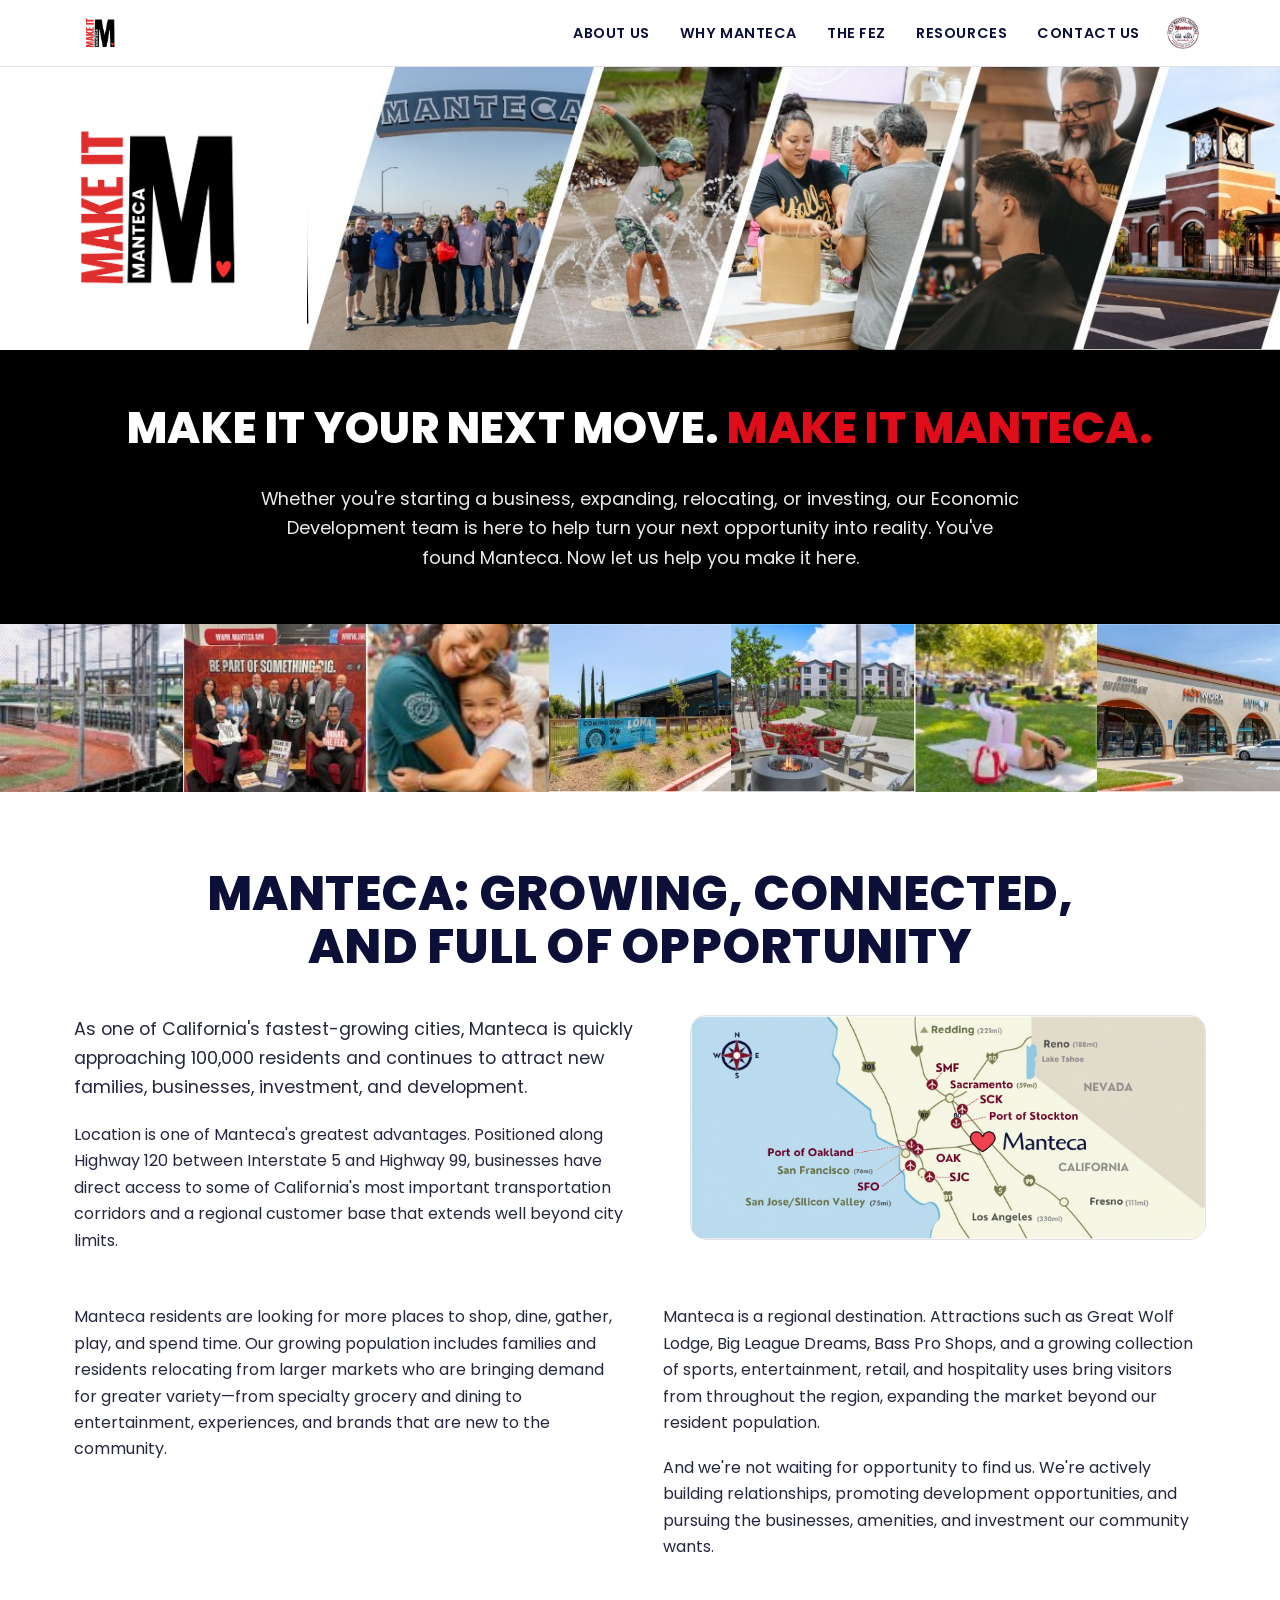
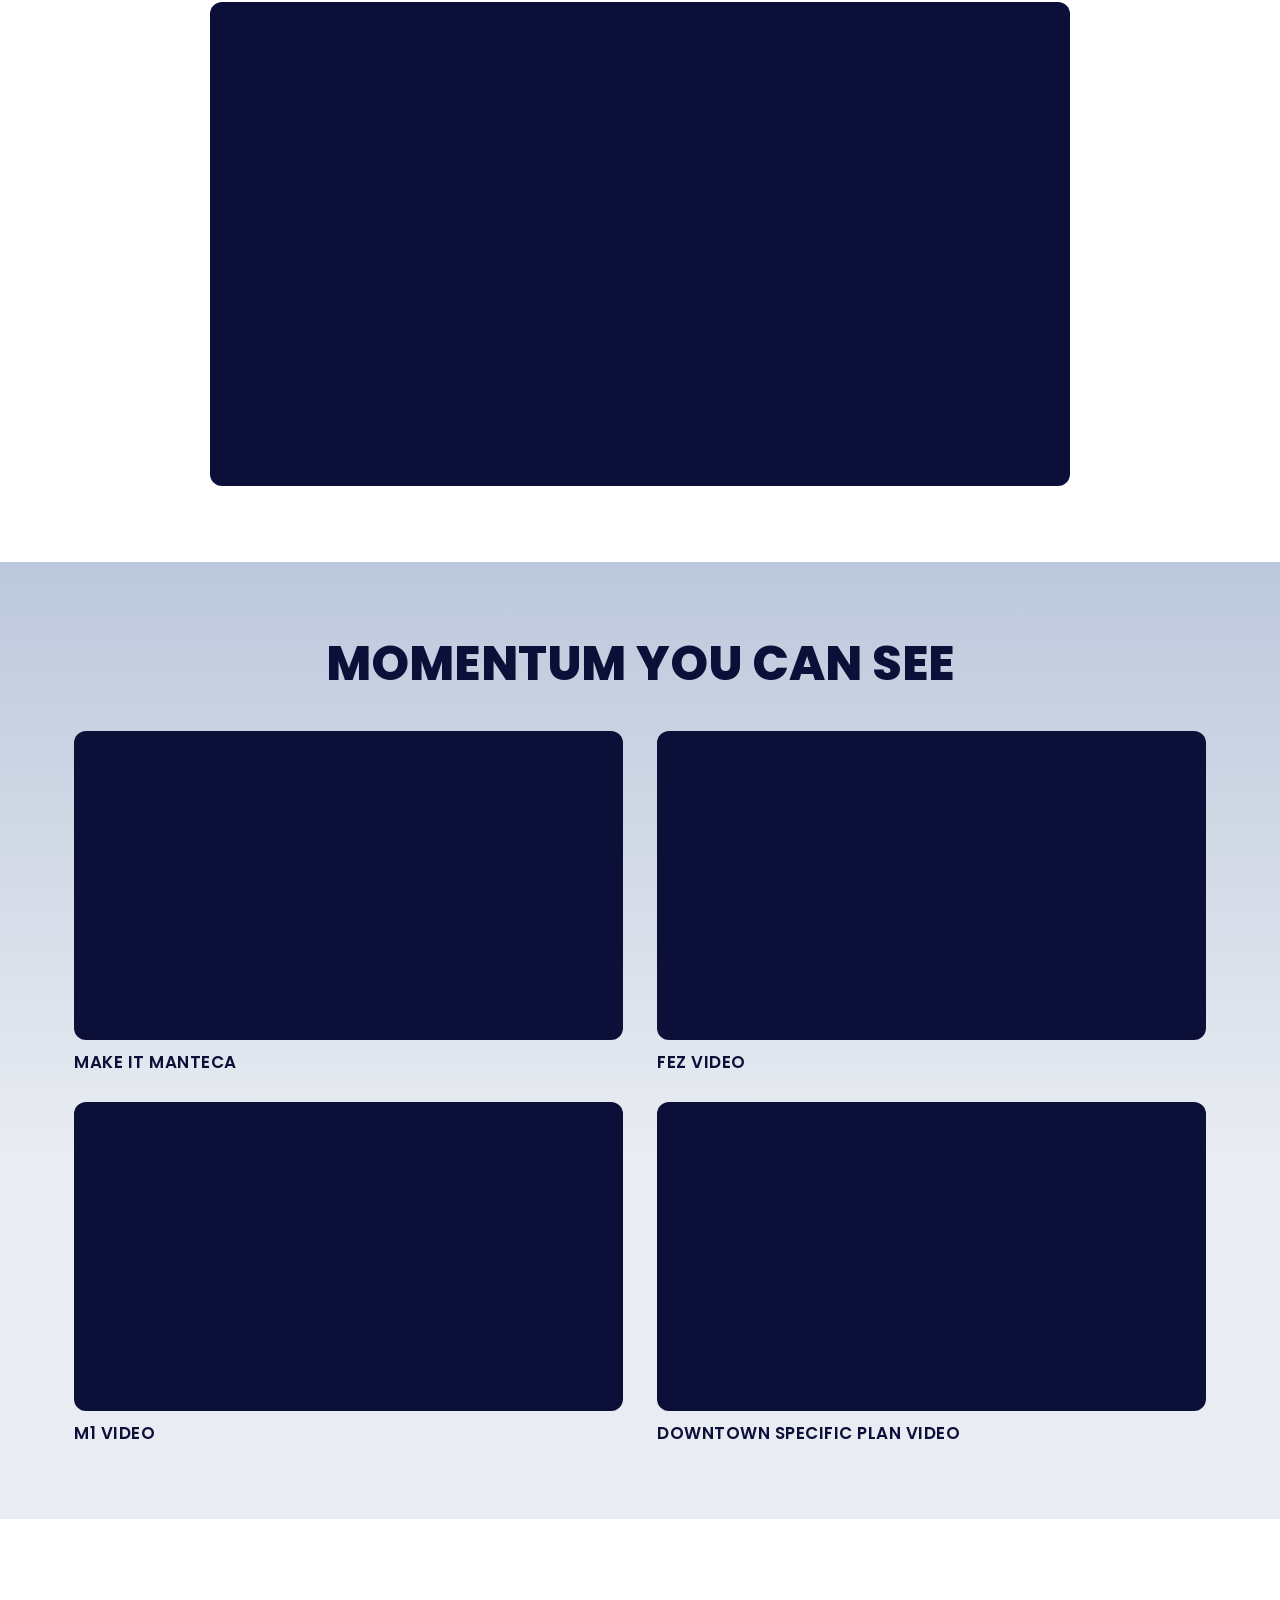
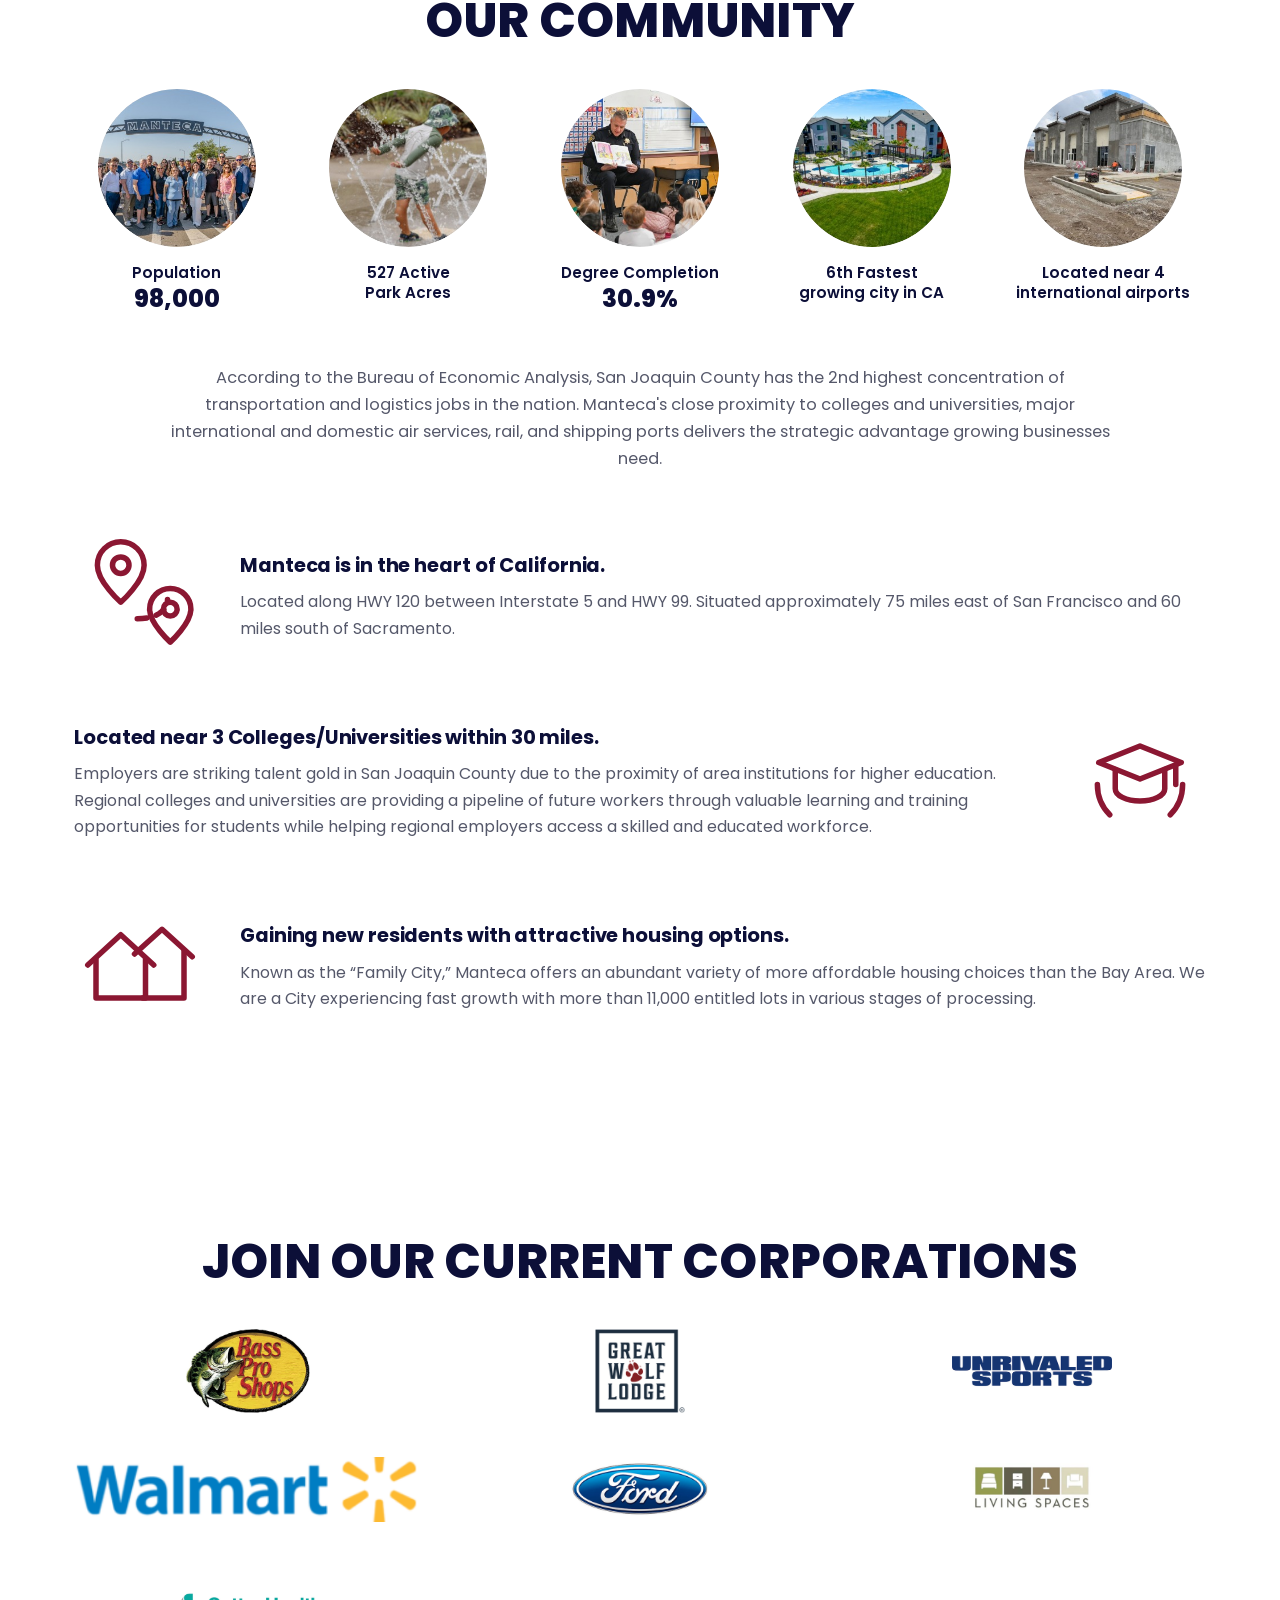
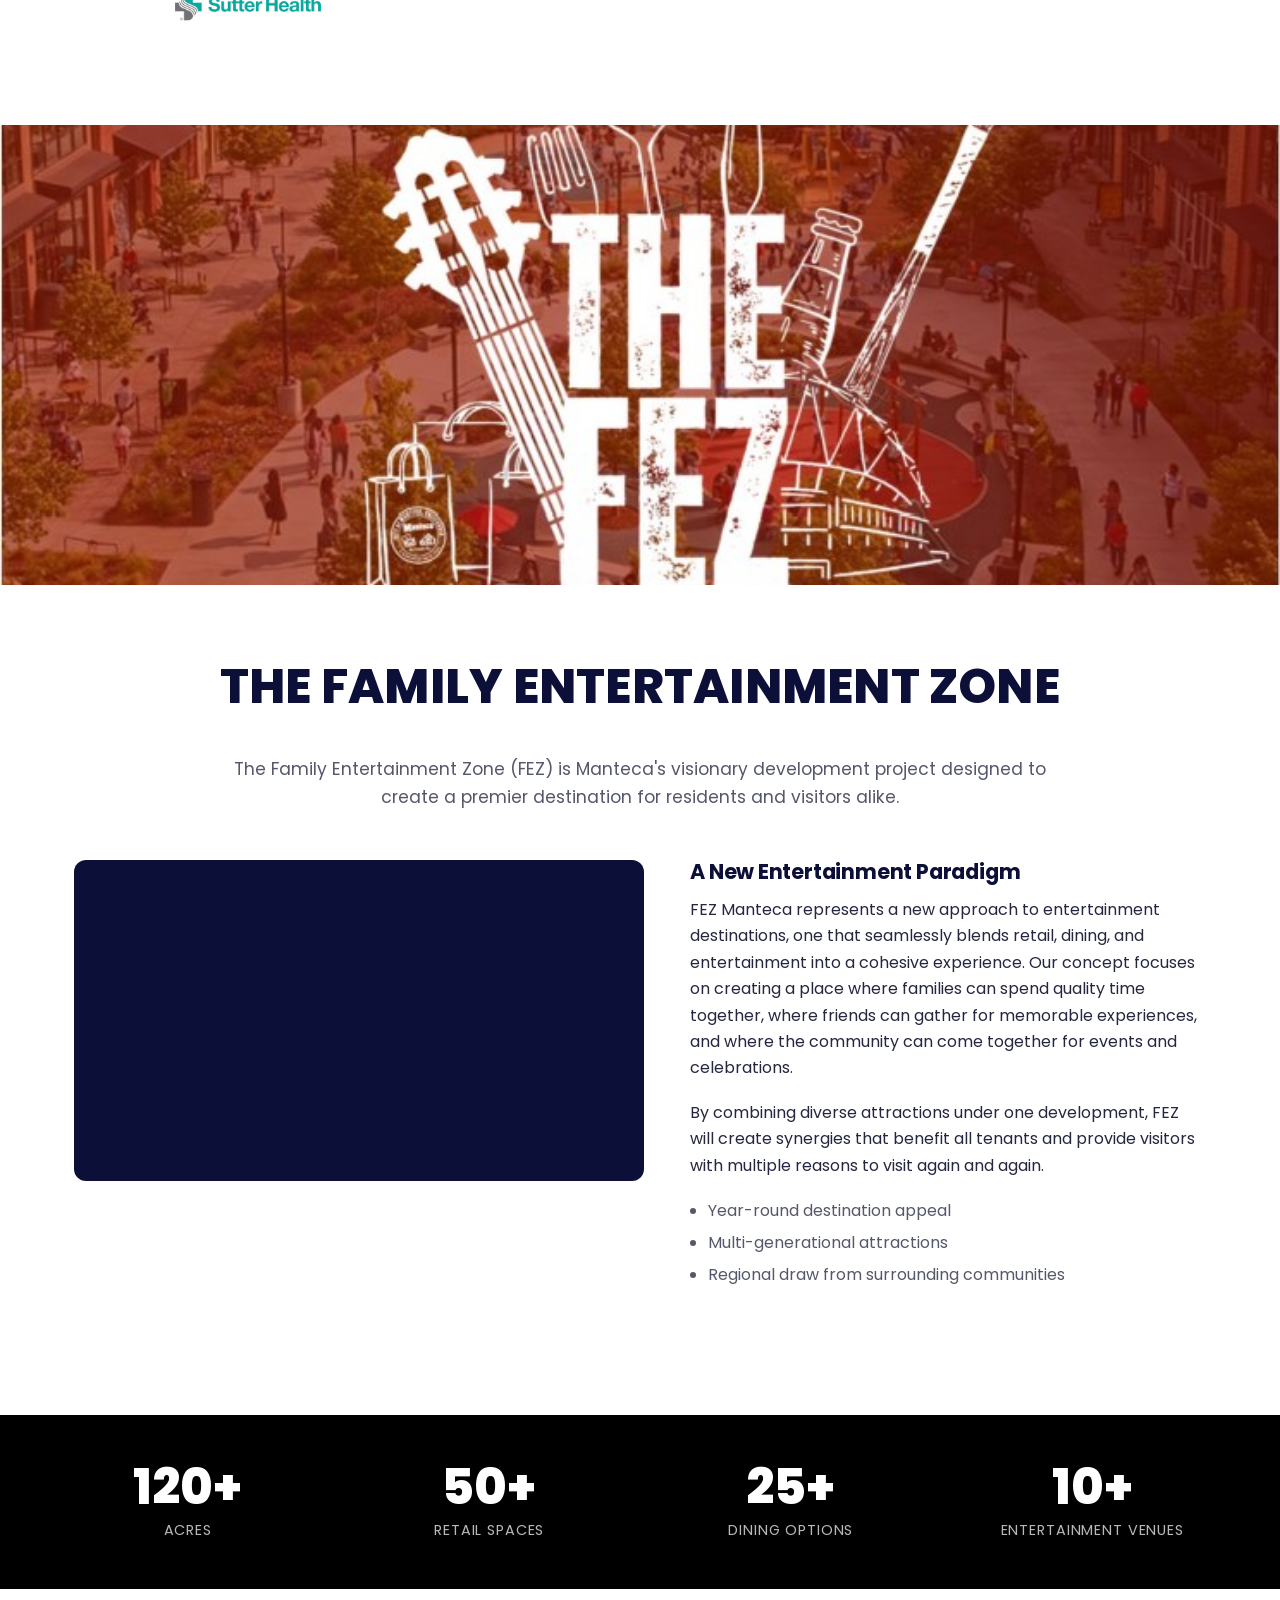
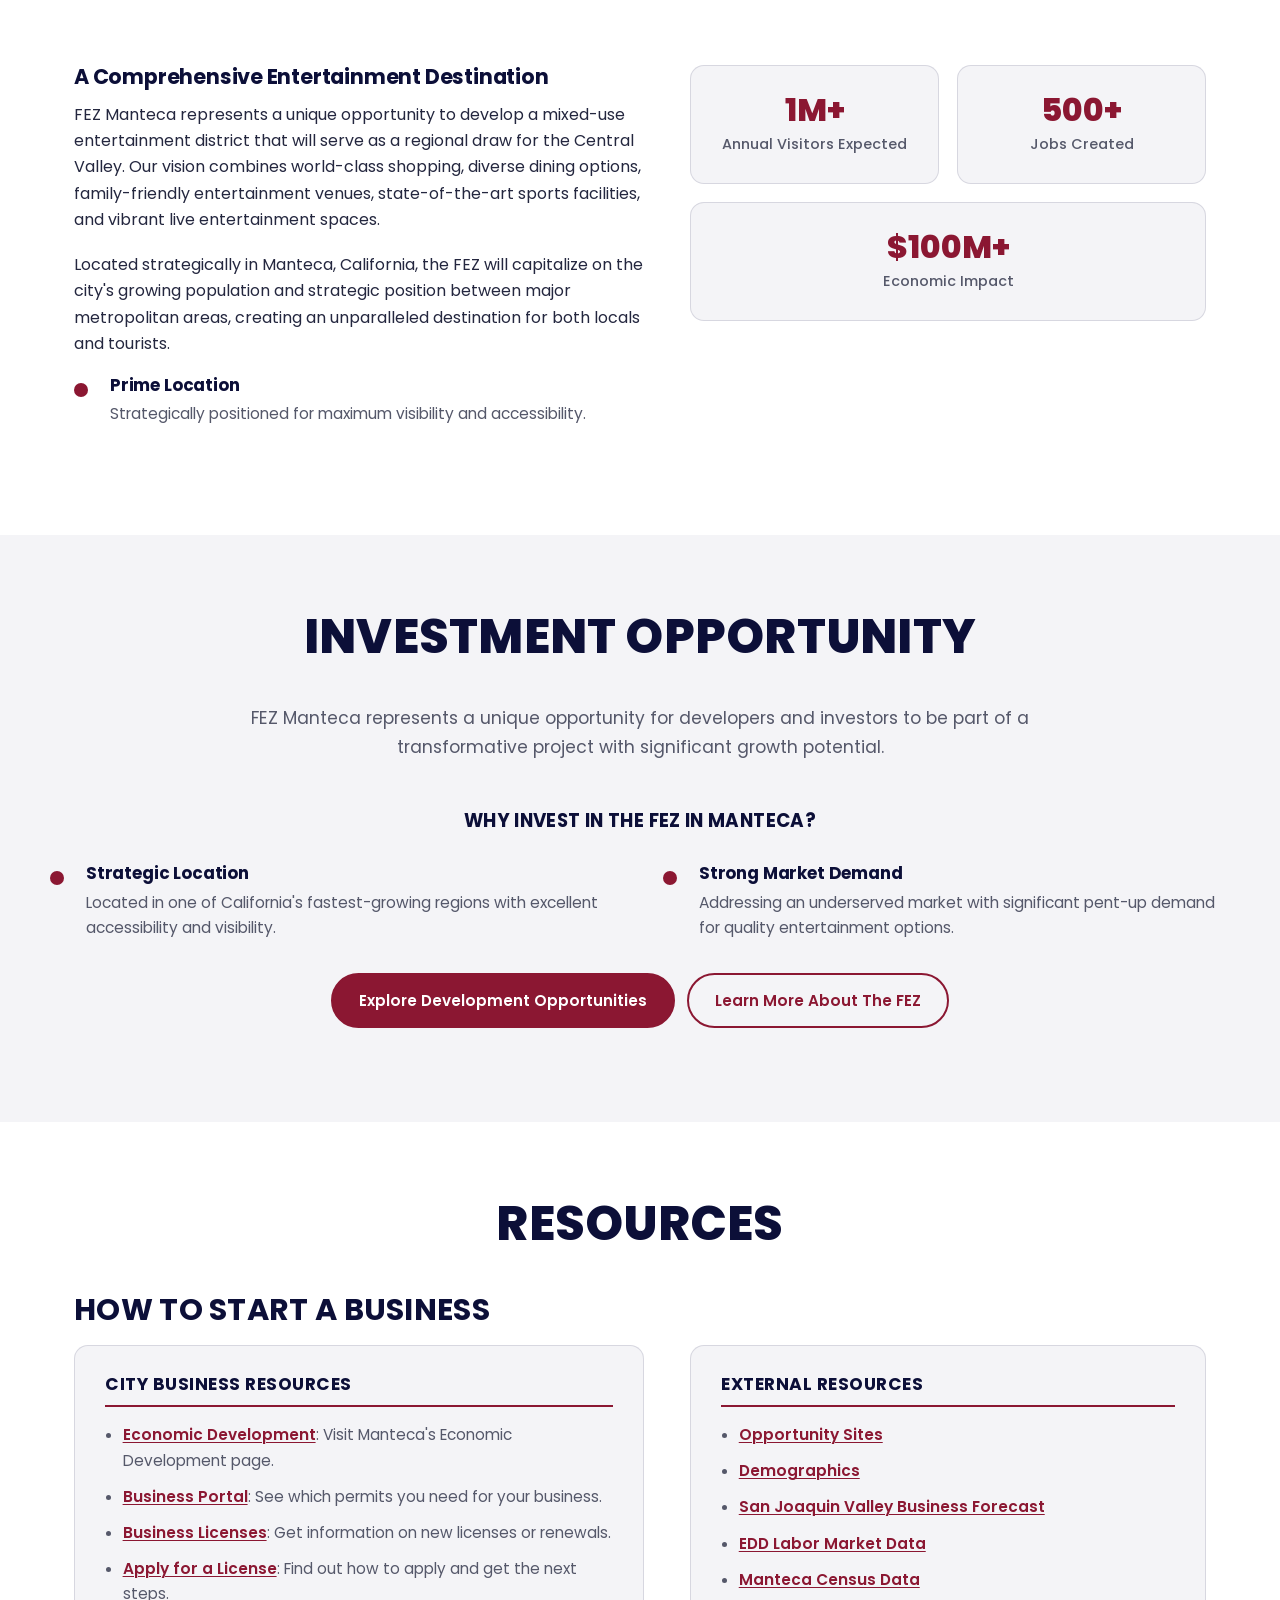
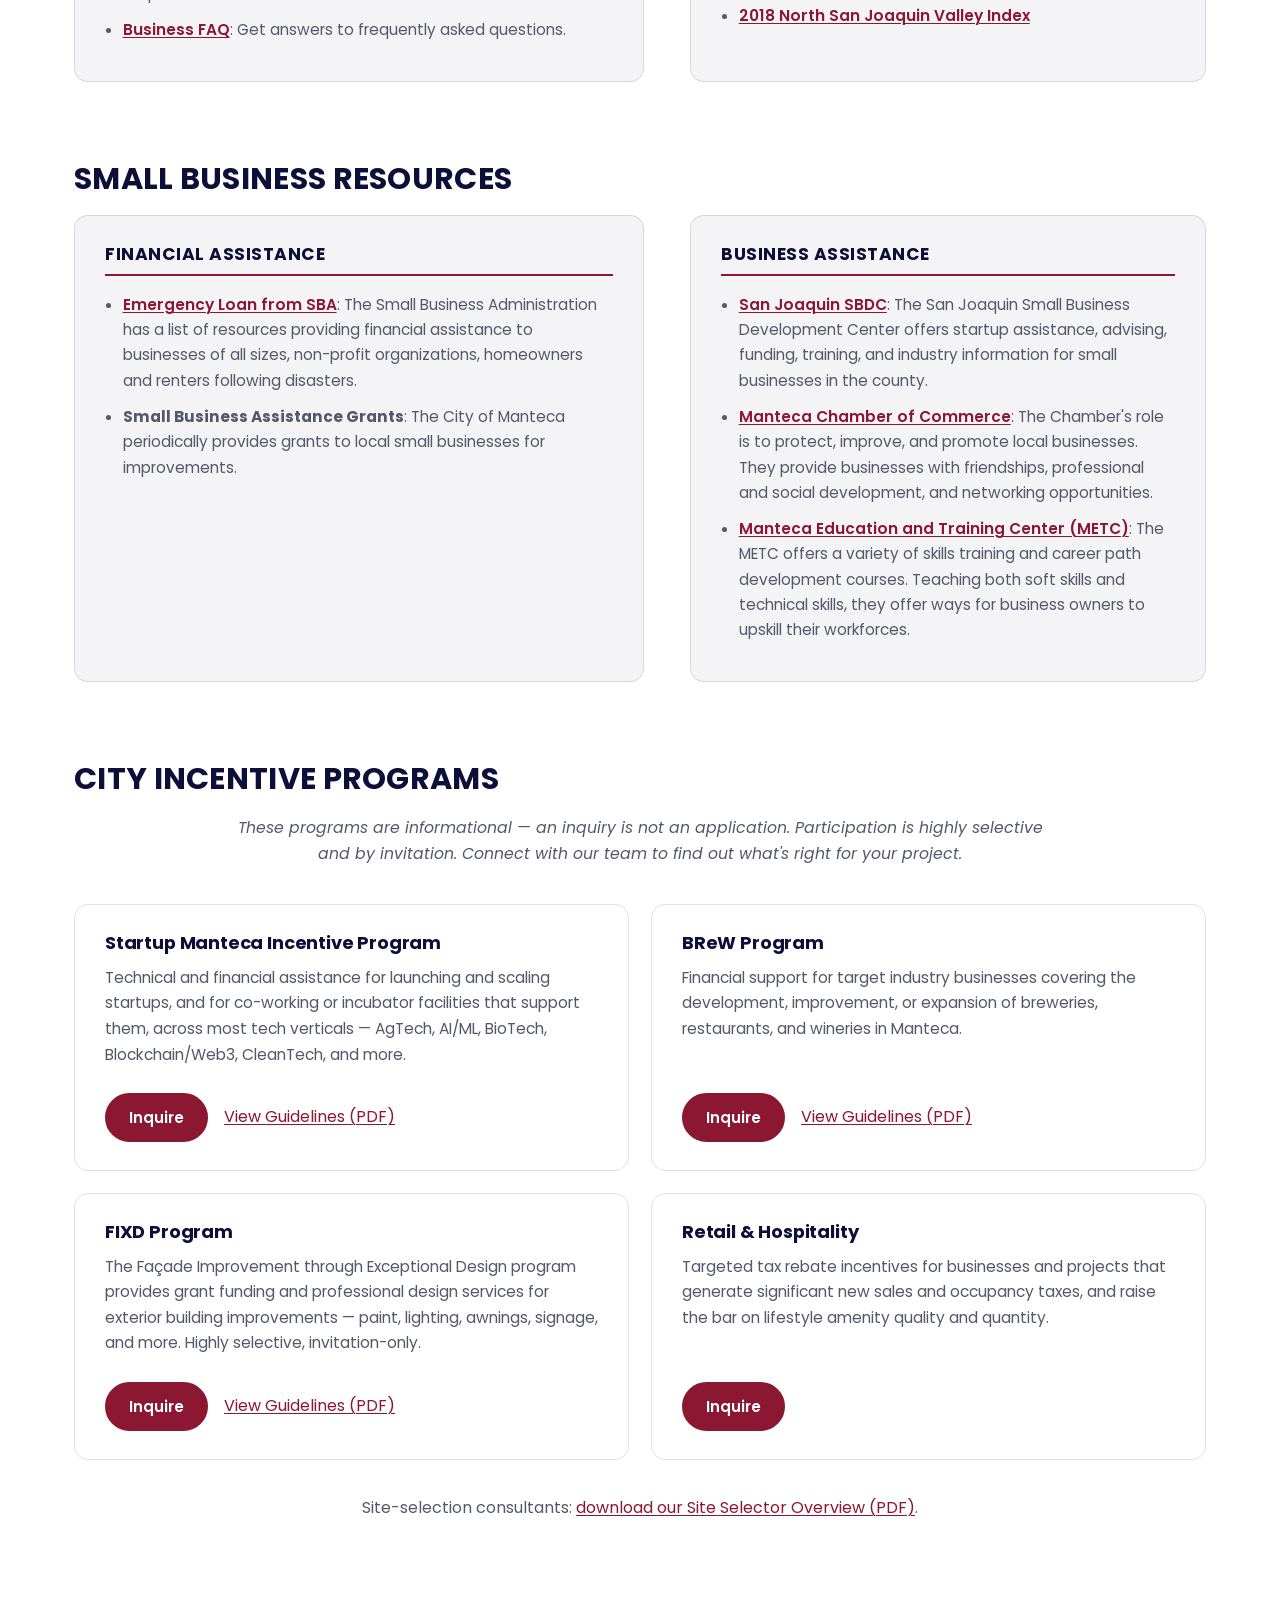
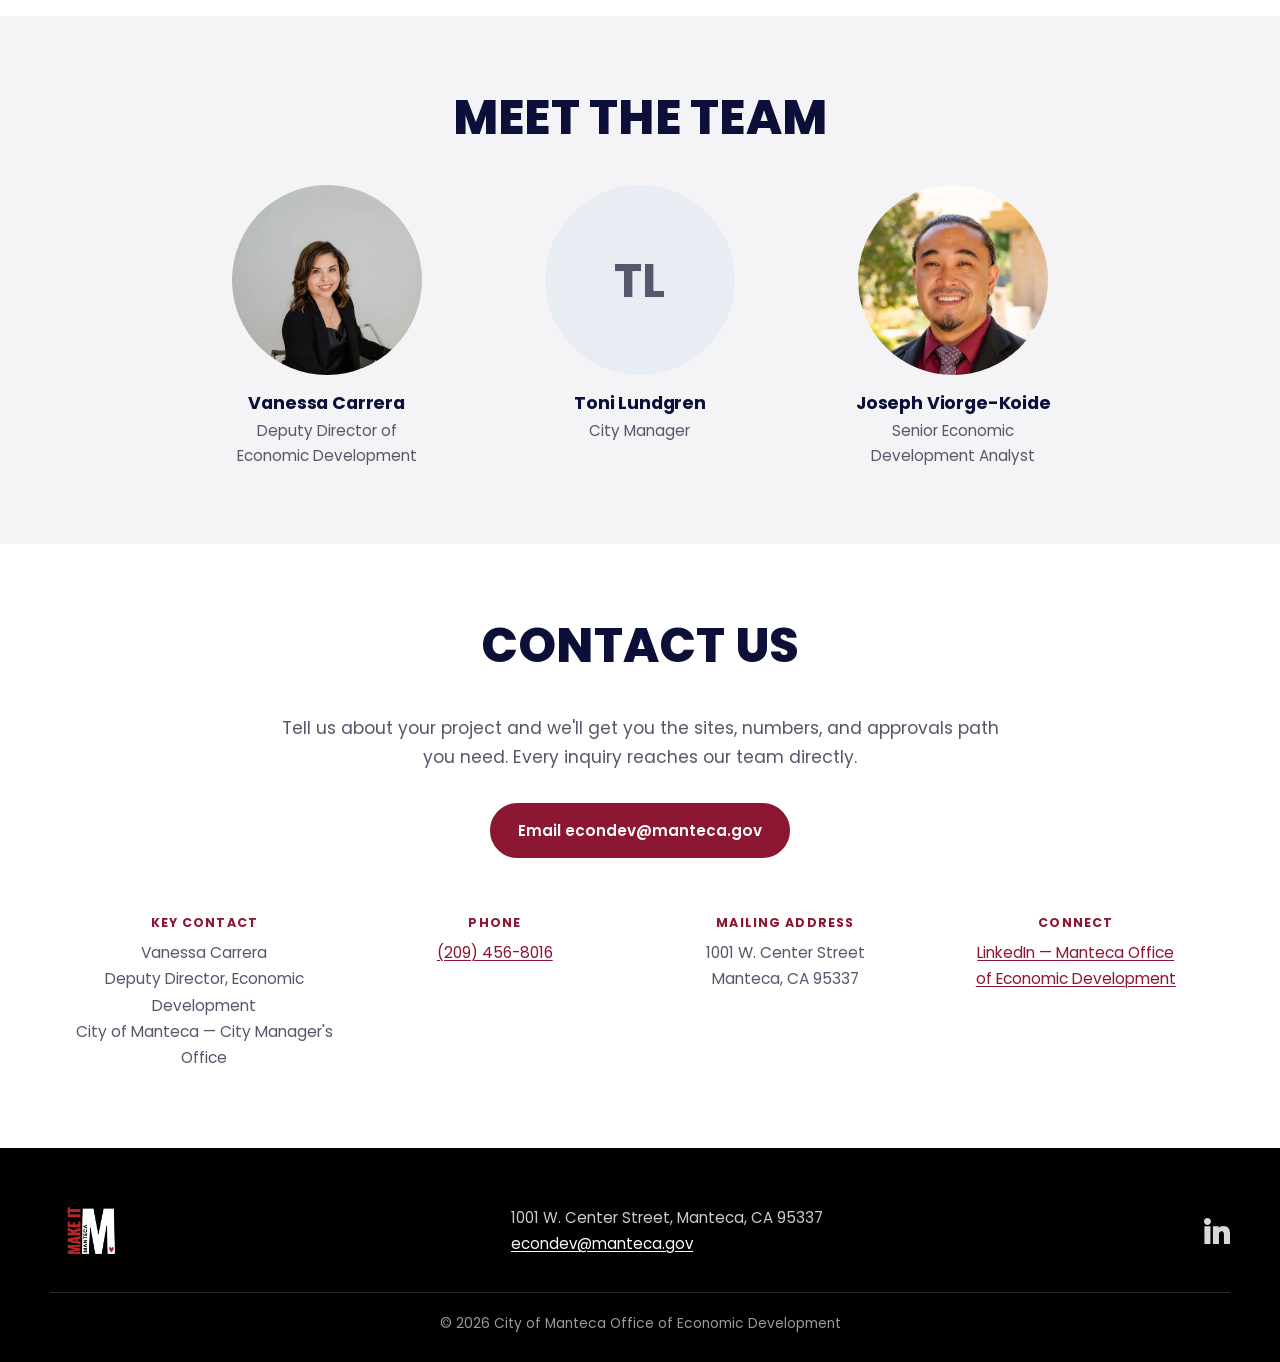
==== commit cdcdf835: "Wire up the M1 and Downtown Specific Plan videos Both URLs came from Jane Media Services, so the two" ====
--- a/index.html
+++ b/index.html
@@ -172,10 +172,8 @@
     <div class="section">
       <h2 id="momentumHeading" class="sectionTitle center">Momentum You Can See</h2>
       <!--
-        EDITOR NOTE: the design names four videos. Two are published and wired up below.
-        The M1 and Downtown Specific Plan videos are named in the design but no URL was
-        supplied — they render as labelled placeholders. Drop the YouTube ID into the
-        data-video attribute and swap the placeholder for an <iframe> when they land.
+        All four videos the design names are wired up. The M1 and Downtown Specific Plan
+        URLs came from Jane Media Services; the other two were already published.
       -->
       <div class="videoGrid">
         <div class="videoCard">
@@ -197,11 +195,21 @@
           <h3>FEZ Video</h3>
         </div>
         <div class="videoCard">
-          <div class="videoWrap videoWrap--pending" data-video=""><span>Video coming soon</span></div>
+          <div class="videoWrap">
+            <iframe src="https://www.youtube-nocookie.com/embed/LWvww1KAqaw"
+              title="M1 Manteca"
+              allow="accelerometer; autoplay; clipboard-write; encrypted-media; gyroscope; picture-in-picture; web-share"
+              allowfullscreen loading="lazy"></iframe>
+          </div>
           <h3>M1 Video</h3>
         </div>
         <div class="videoCard">
-          <div class="videoWrap videoWrap--pending" data-video=""><span>Video coming soon</span></div>
+          <div class="videoWrap">
+            <iframe src="https://www.youtube-nocookie.com/embed/HqcYk-NItYU"
+              title="Downtown Specific Plan"
+              allow="accelerometer; autoplay; clipboard-write; encrypted-media; gyroscope; picture-in-picture; web-share"
+              allowfullscreen loading="lazy"></iframe>
+          </div>
           <h3>Downtown Specific Plan Video</h3>
         </div>
       </div>
--- a/_css/site.css
+++ b/_css/site.css
@@ -253,14 +253,6 @@
 .videoWrap iframe { position: absolute; inset: 0; width: 100%; height: 100%; border: 0; }
 .videoWrap--wide { max-width: 860px; margin: 2.6em auto 0; }
 
-.videoWrap--pending {
-  display: flex; align-items: center; justify-content: center;
-  background: repeating-linear-gradient(45deg, #1a1c22 0 12px, #15171c 12px 24px);
-}
-.videoWrap--pending span {
-  color: rgba(255, 255, 255, 0.62);
-  font-size: 0.9rem; font-weight: 500; letter-spacing: 0.04em; text-transform: uppercase;
-}
 
 #momentum { background: linear-gradient(180deg, var(--momentum-1) 0%, var(--momentum-2) 62%); }
 .videoGrid { display: grid; grid-template-columns: repeat(2, 1fr); gap: 30px 34px; }
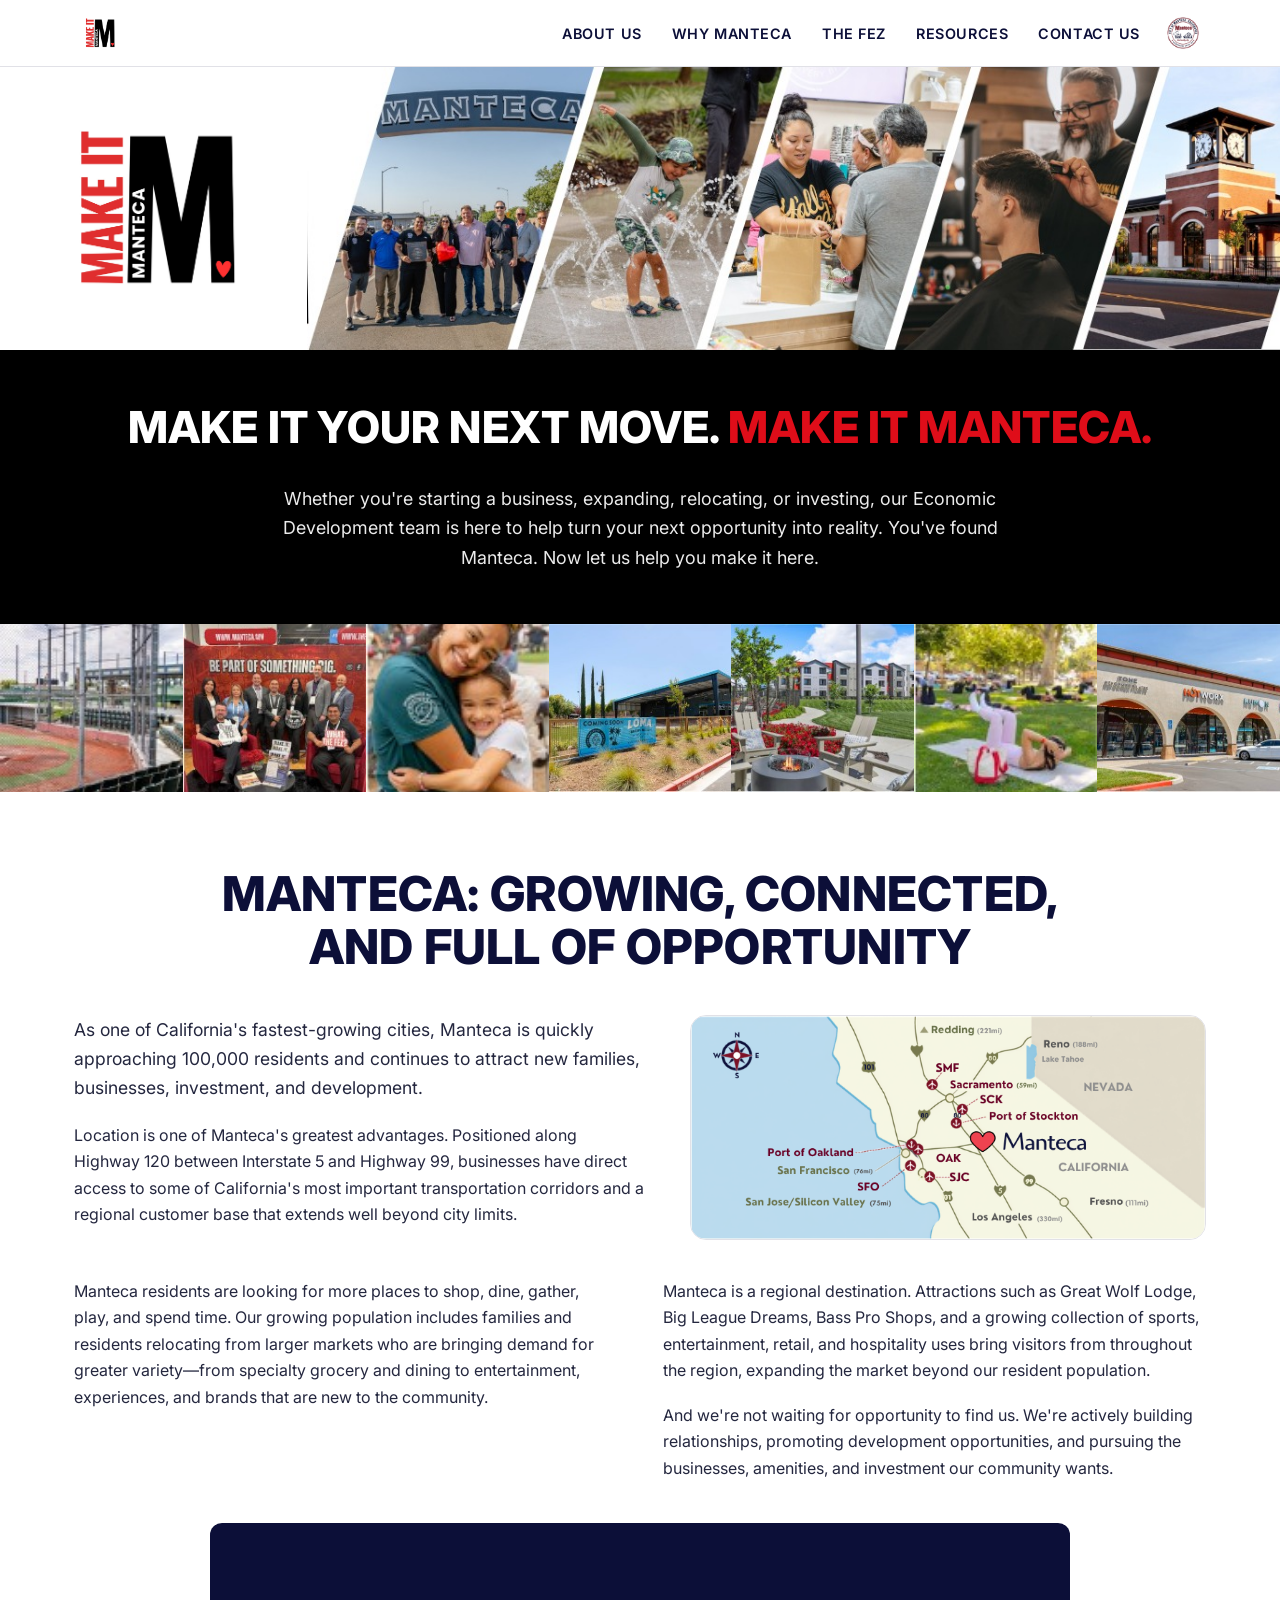
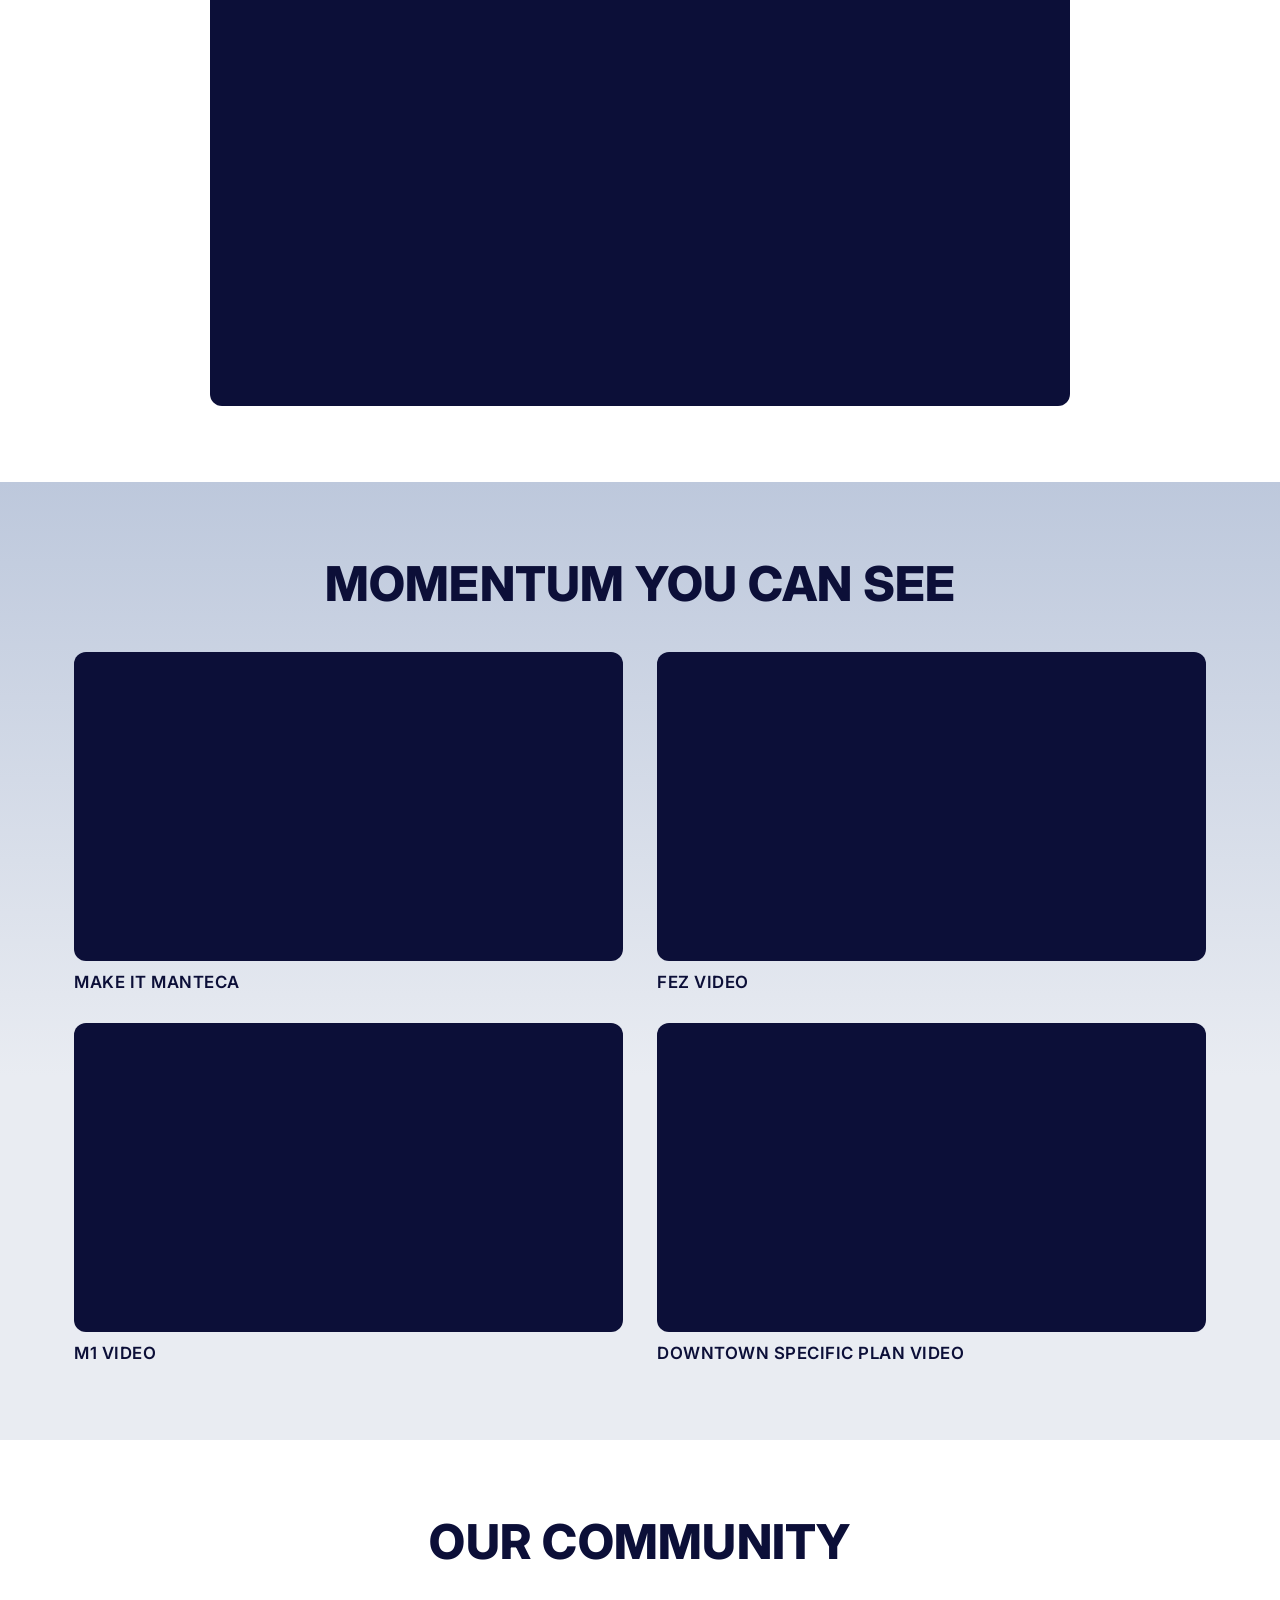
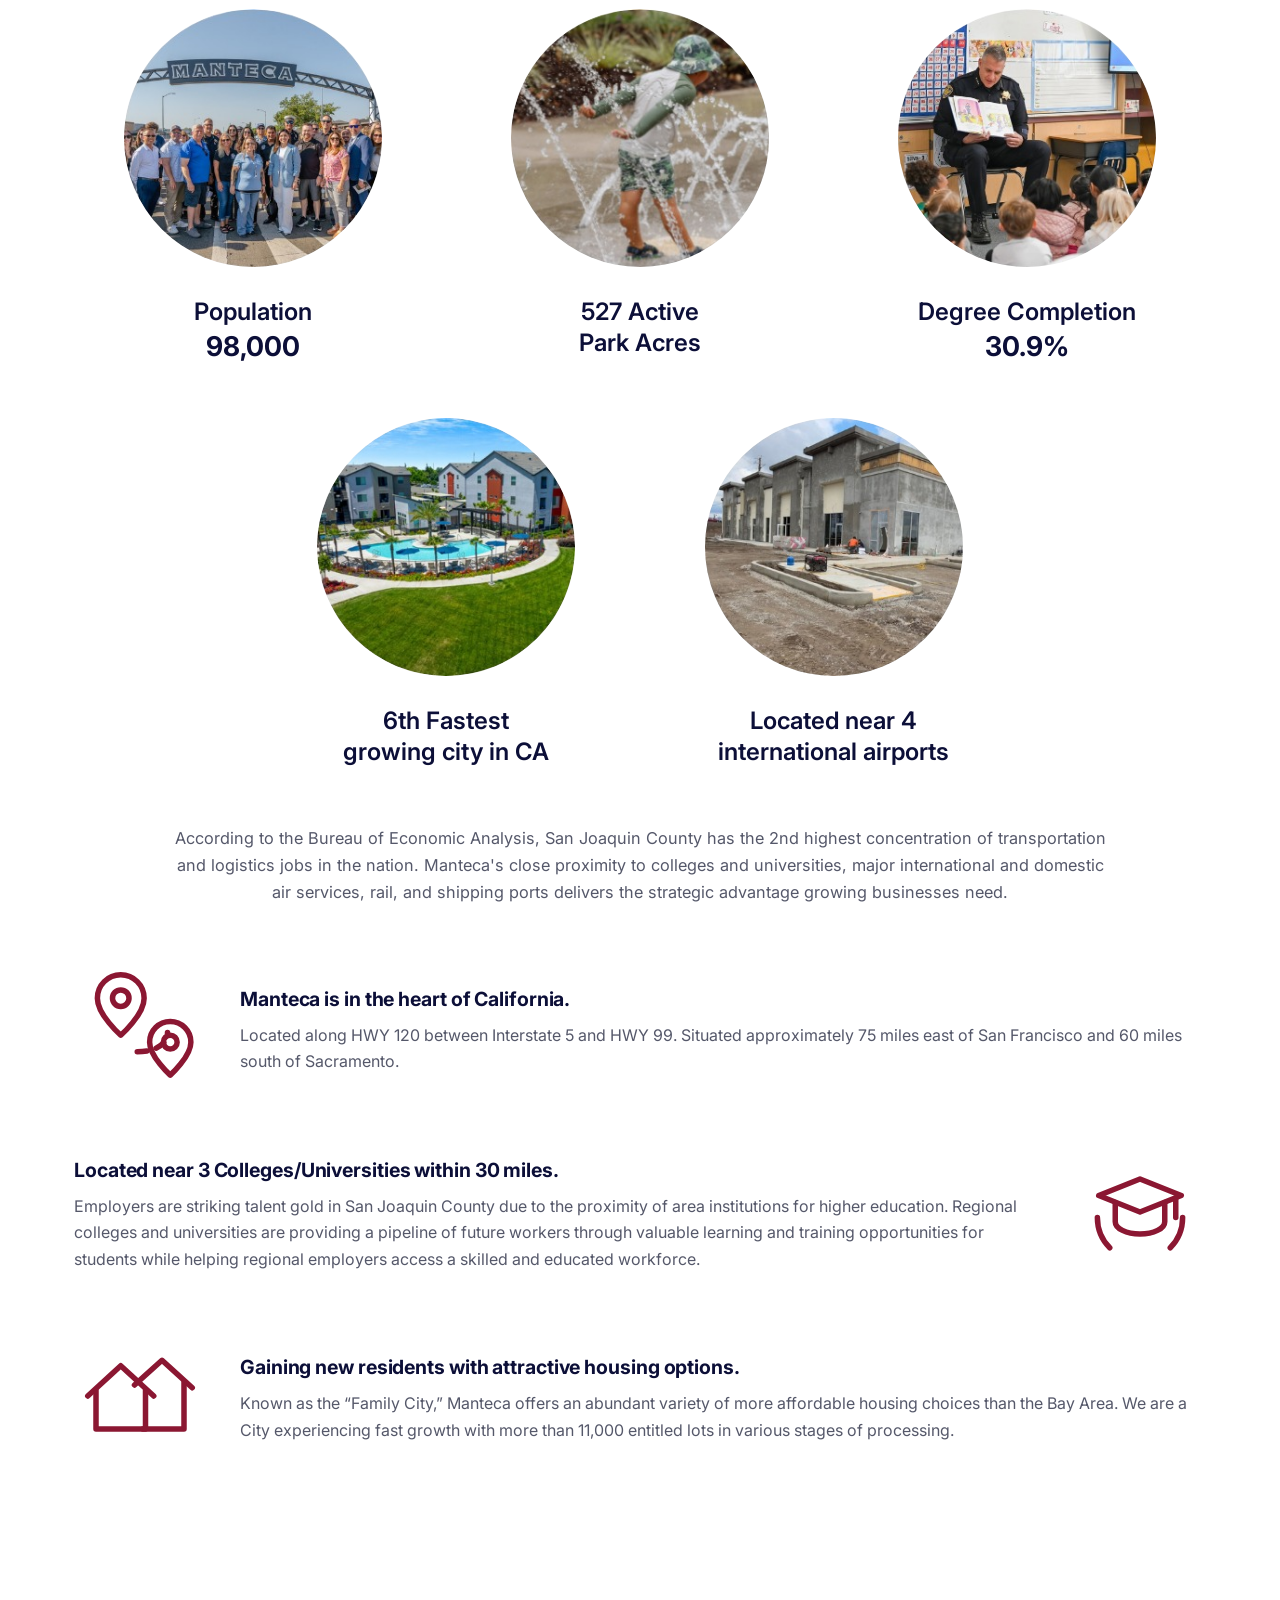
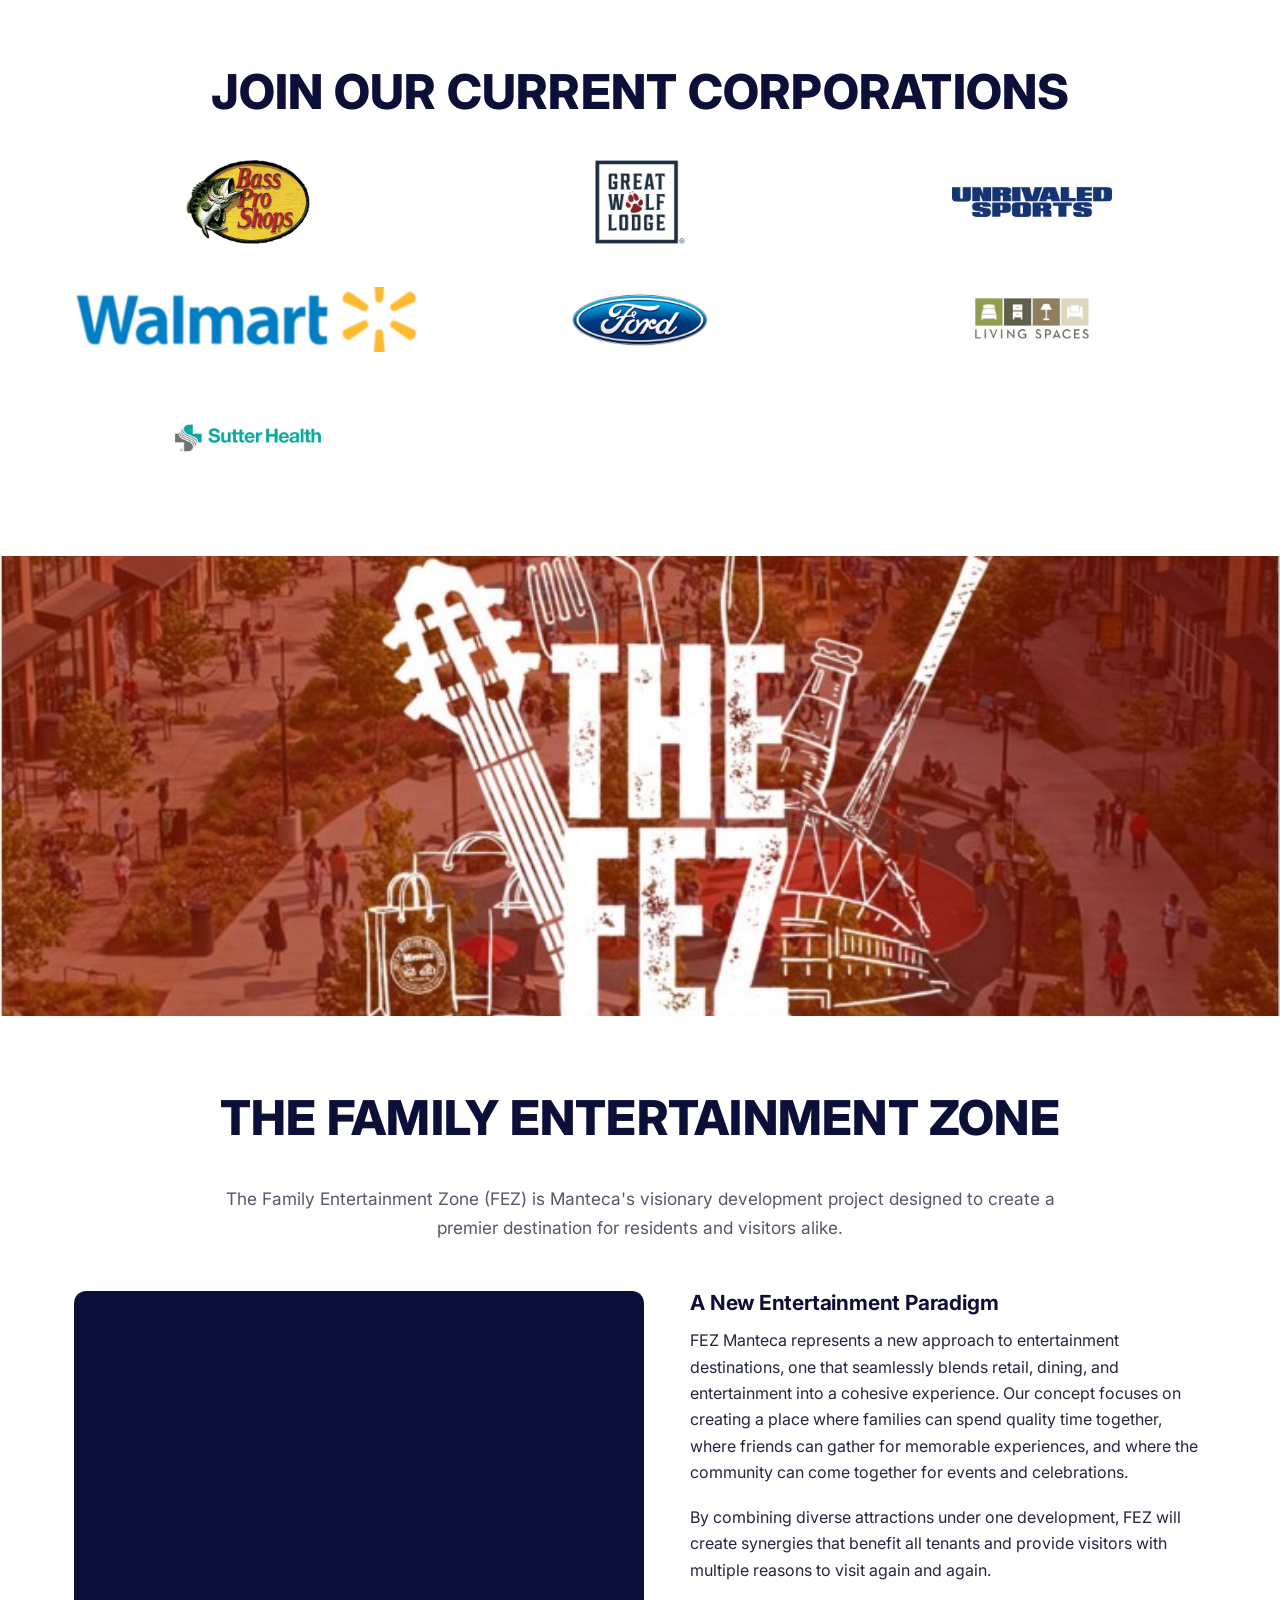
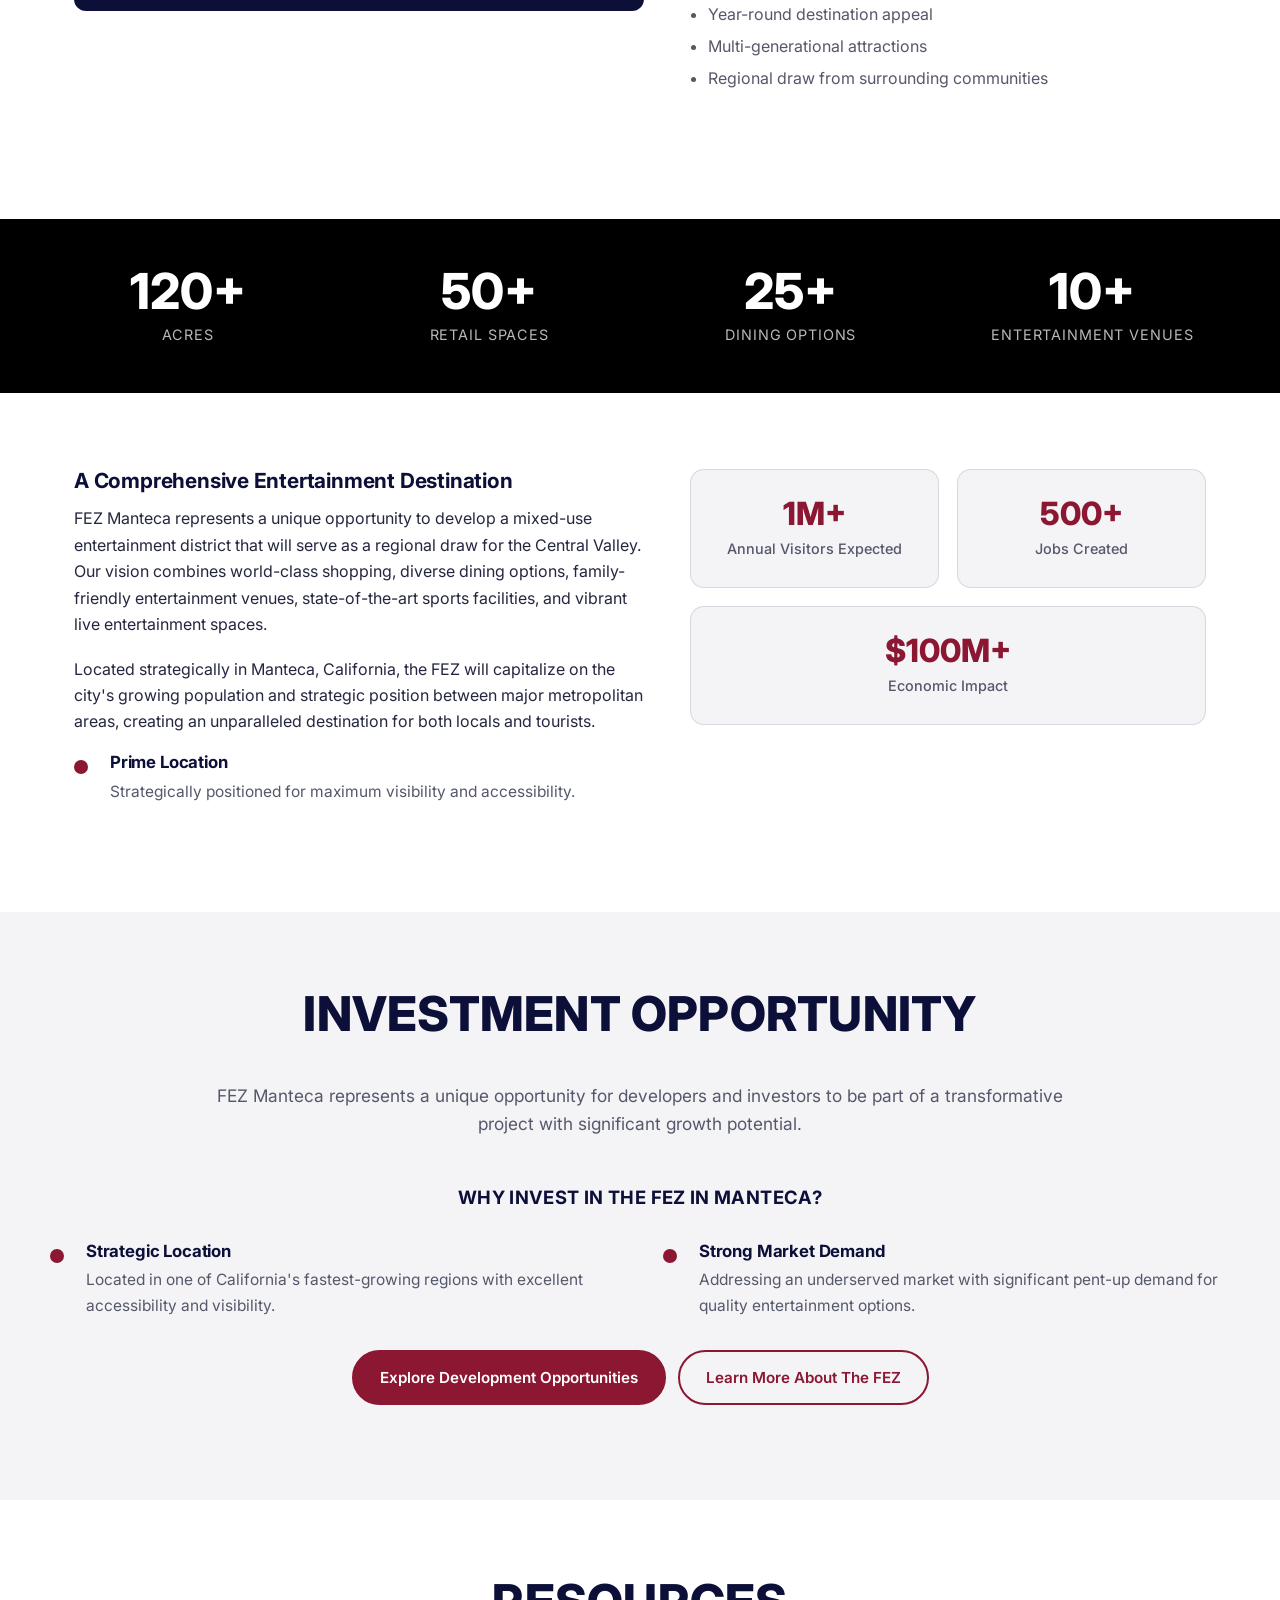
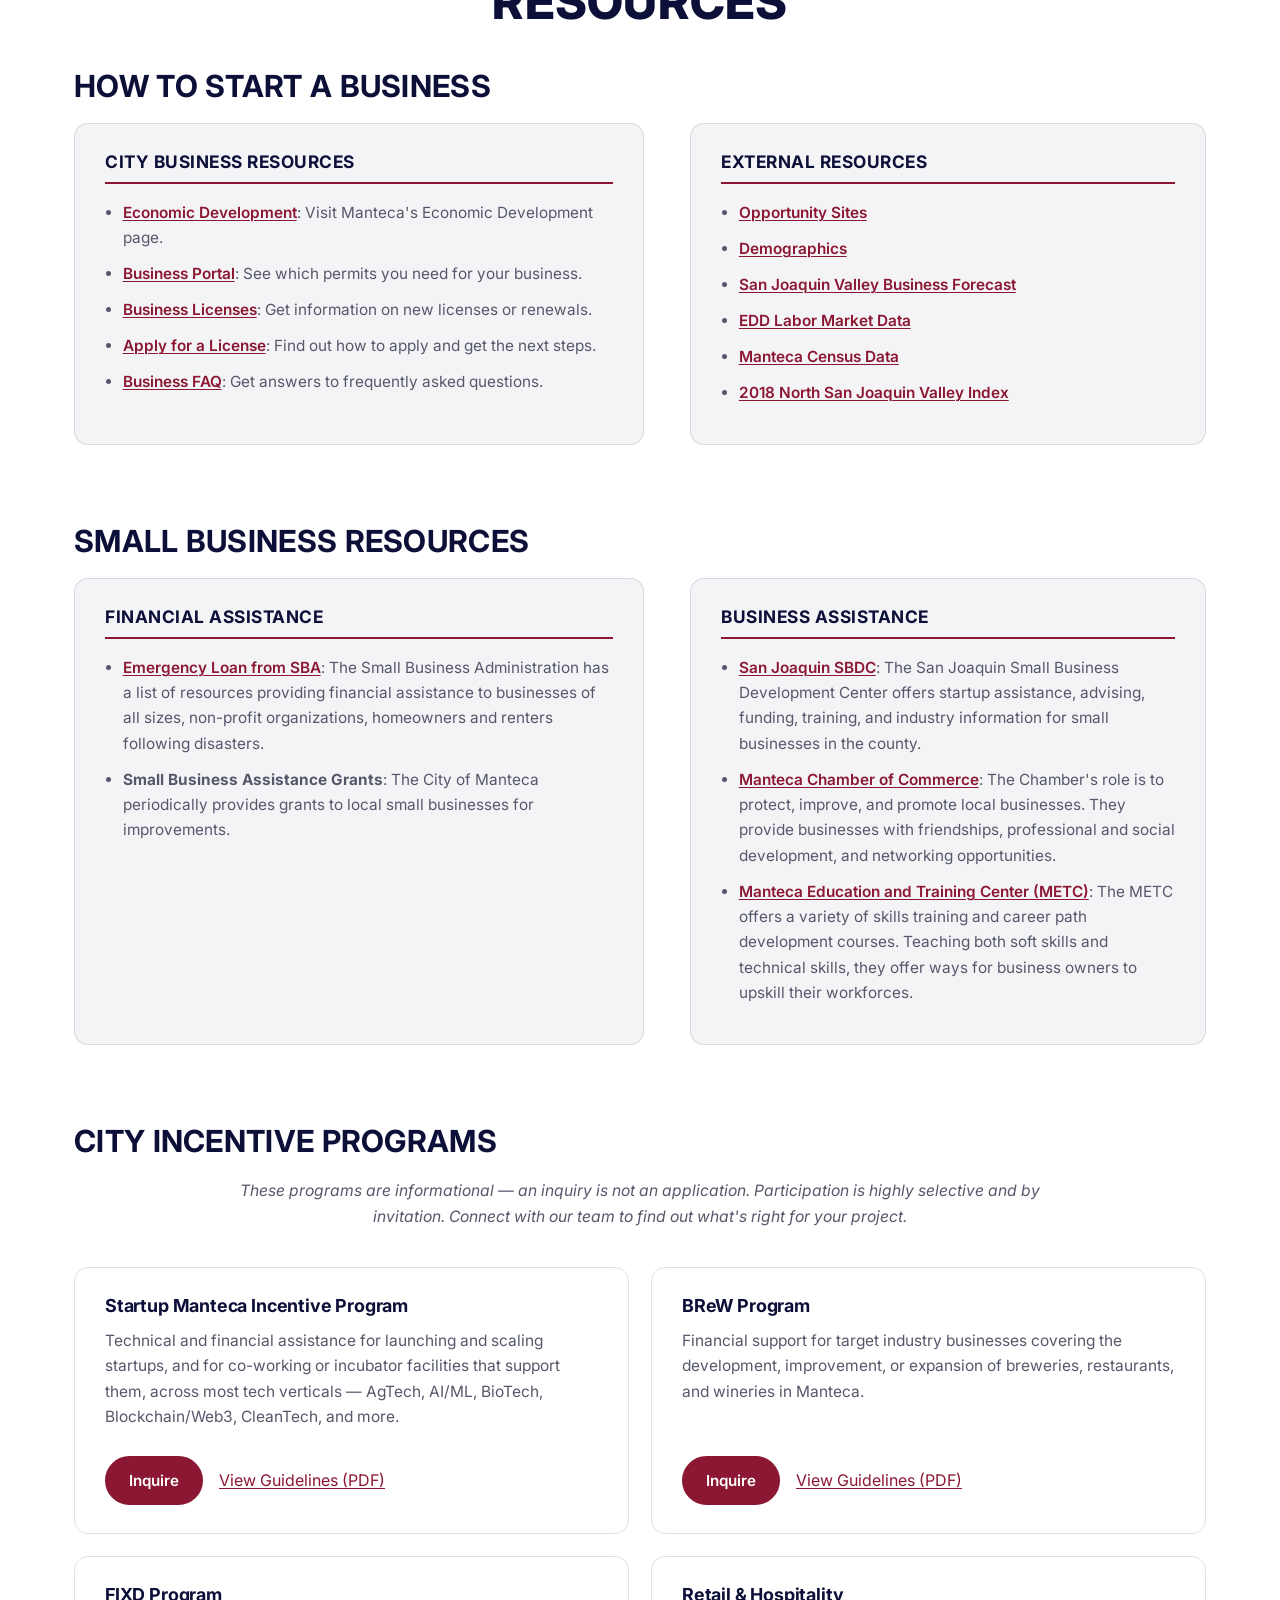
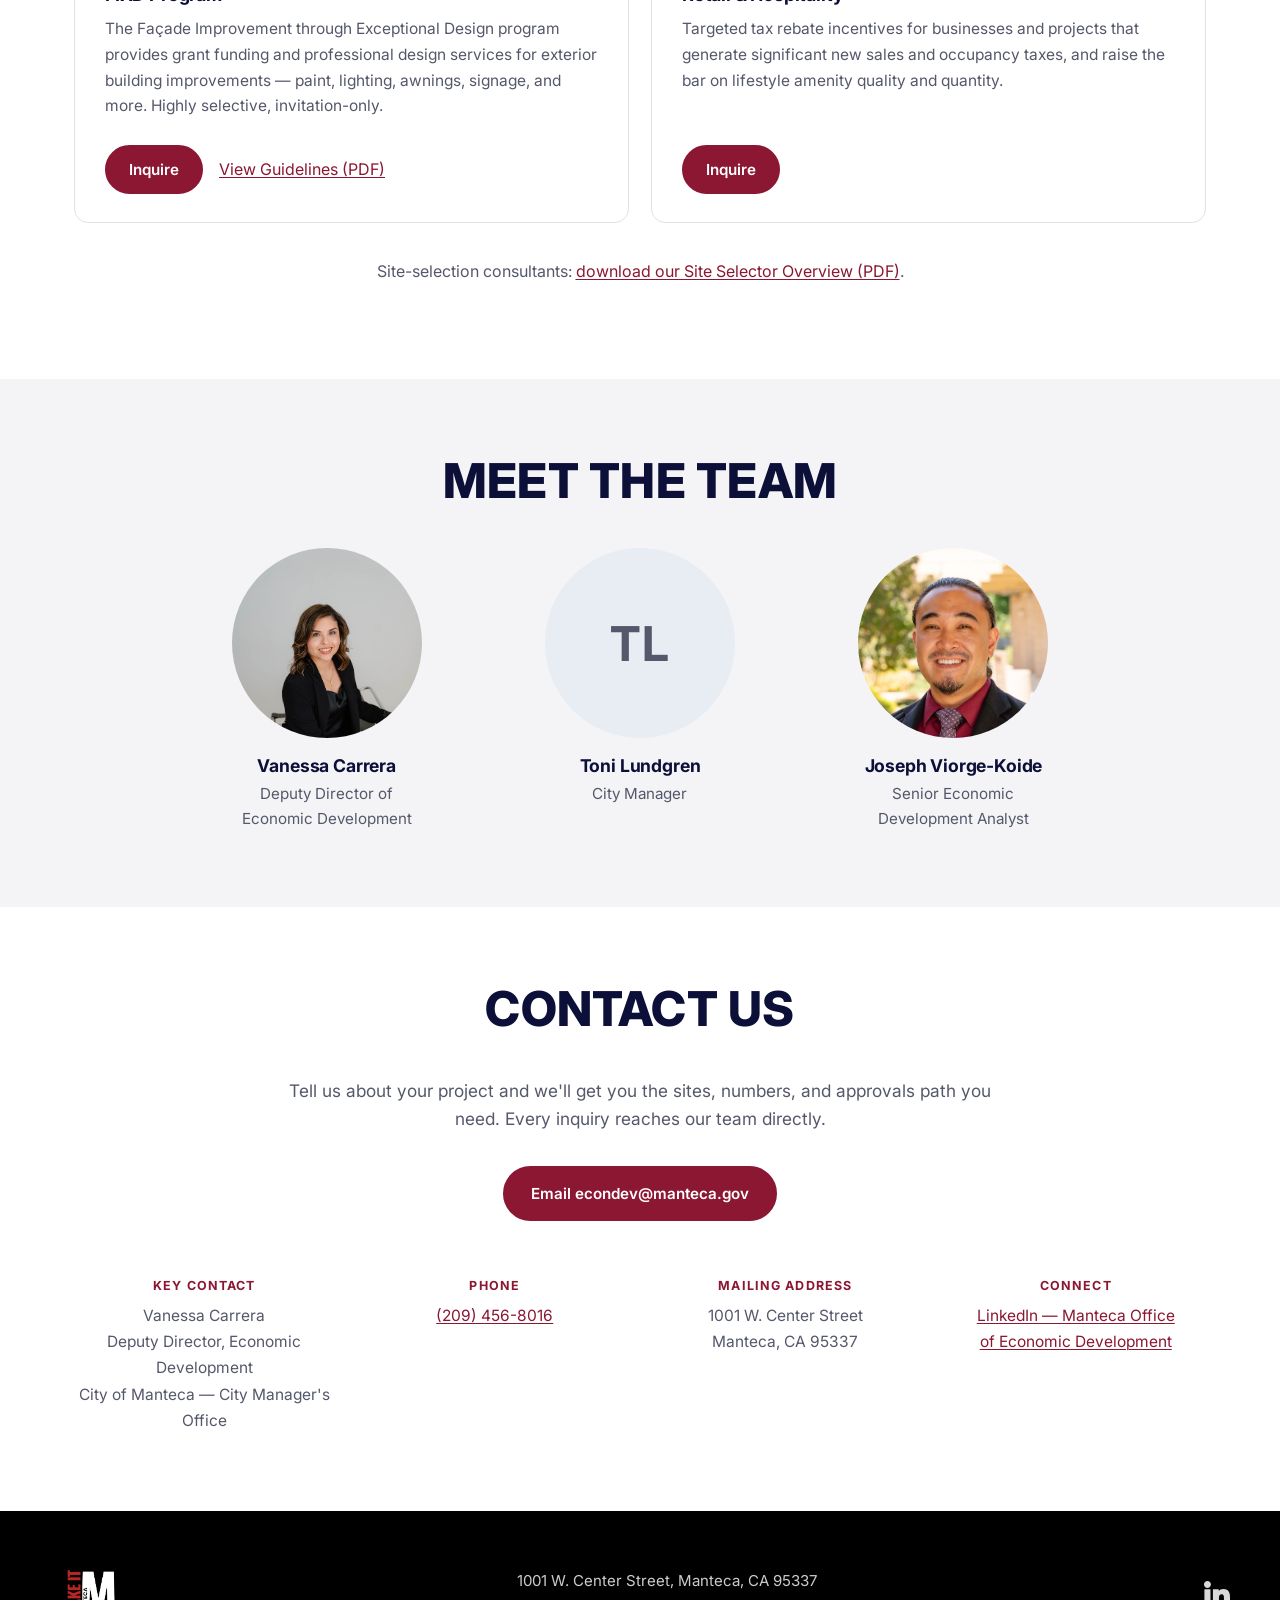
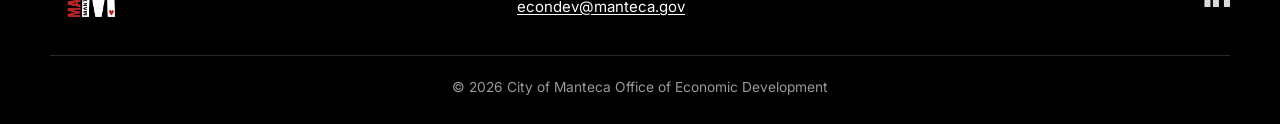
==== commit f8738378: "Set the site in Inter — Poppins was the wrong typeface The text still read wrong after the Our Commu" ====
--- a/index.html
+++ b/index.html
@@ -18,7 +18,7 @@
 <link rel="icon" href="_img/city-seal.png">
 <link rel="preconnect" href="https://fonts.googleapis.com">
 <link rel="preconnect" href="https://fonts.gstatic.com" crossorigin>
-<link href="https://fonts.googleapis.com/css2?family=Poppins:wght@300;400;500;600;700;800&display=swap" rel="stylesheet">
+<link href="https://fonts.googleapis.com/css2?family=Inter:wght@400;500;600;700;800&display=swap" rel="stylesheet">
 <link href="_css/site.css" rel="stylesheet" type="text/css">
 </head>
 <body id="top">
--- a/_css/site.css
+++ b/_css/site.css
@@ -39,7 +39,12 @@
 
   --max: 1180px;
   --gutter: 24px;
-  --font: "Poppins", -apple-system, BlinkMacSystemFont, "Segoe UI", Helvetica, Arial, sans-serif;
+  /* The design is set in Canva Sans, which is not licensed for the web. Inter is the
+     closest free match — measured against the client's own page exports it scores a
+     0.69 shape match to Poppins' 0.57. Poppins was wrong here: its single-storey "a"
+     and geometric roundness are nothing like the design's double-storey grotesque.
+     The fallbacks are all neo-grotesques too, so an unloaded font still reads close. */
+  --font: "Inter", -apple-system, BlinkMacSystemFont, "Segoe UI", Helvetica, Arial, sans-serif;
 }
 
 * { box-sizing: border-box; }
@@ -263,24 +268,29 @@
 
 /* ---------- community stats ------------------------------------------- */
 
+/* Three across over two rows, as the design lays it out. A six-column track lets the
+   trailing two tiles centre themselves under the first row. The wider column is what
+   makes the design's large, unhurried label type possible. */
 .statRow {
-  display: grid; grid-template-columns: repeat(5, 1fr); gap: 26px;
-  margin: 0 0 3.2em; text-align: center;
-}
-.statTile { display: flex; flex-direction: column; align-items: center; }
+  display: grid; grid-template-columns: repeat(6, 1fr); gap: 54px 30px;
+  margin: 0 0 3.6em; text-align: center;
+}
+.statTile { grid-column: span 2; display: flex; flex-direction: column; align-items: center; }
+.statTile:nth-child(4) { grid-column: 2 / span 2; }
+.statTile:nth-child(5) { grid-column: 4 / span 2; }
 .statTile .disc {
-  width: 158px; height: 158px; max-width: 100%;
+  width: 258px; aspect-ratio: 1; max-width: 100%;
   border-radius: 50%;
   background: var(--paper-2);
-  margin-bottom: 16px;
+  margin-bottom: 30px;
   overflow: hidden;
 }
 .statTile .disc img { width: 100%; height: 100%; object-fit: cover; }
 .statTile .label {
-  font-size: 0.95rem; font-weight: 600; color: var(--ink); line-height: 1.35;
+  font-size: 1.5rem; font-weight: 600; color: var(--ink); line-height: 1.28;
 }
 .statTile .figure {
-  font-size: 1.5rem; font-weight: 800; color: var(--navy); line-height: 1.2; margin-top: 2px;
+  font-size: 1.7rem; font-weight: 700; color: var(--navy); line-height: 1.25; margin-top: 2px;
 }
 
 .beaNote {
@@ -460,8 +470,10 @@
   .section { padding: 60px var(--gutter); }
   .splitRow, .splitRow--even { grid-template-columns: 1fr; gap: 34px; }
   .proseCols { columns: 1; }
-  .statRow { grid-template-columns: repeat(3, 1fr); gap: 30px 20px; }
-  .statTile .disc { width: 140px; height: 140px; }
+  .statRow { gap: 44px 24px; }
+  .statTile .disc { width: 210px; margin-bottom: 24px; }
+  .statTile .label { font-size: 1.28rem; }
+  .statTile .figure { font-size: 1.45rem; }
   .videoGrid { gap: 26px; }
   #logoWall { gap: 28px 32px; }
   .metricCards { grid-template-columns: repeat(3, 1fr); }
@@ -501,8 +513,14 @@
   :root { --gutter: 18px; }
   html { scroll-padding-top: 72px; }
   .section { padding: 48px var(--gutter); }
-  .statRow { grid-template-columns: repeat(2, 1fr); }
-  .statTile .disc { width: 124px; height: 124px; }
+  /* two across on a phone: tiles flow in pairs and only the lone fifth is centred.
+     nth-child(4) has to be reset or it keeps the desktop row's explicit placement. */
+  .statRow { grid-template-columns: repeat(4, 1fr); gap: 34px 18px; }
+  .statTile, .statTile:nth-child(4) { grid-column: span 2; }
+  .statTile:nth-child(5) { grid-column: 2 / span 2; }
+  .statTile .disc { width: 150px; margin-bottom: 18px; }
+  .statTile .label { font-size: 1.02rem; }
+  .statTile .figure { font-size: 1.16rem; }
   #logoWall { grid-template-columns: repeat(2, 1fr); }
   #logoWall img { max-height: 62px; }
   .metricCards { grid-template-columns: 1fr; }
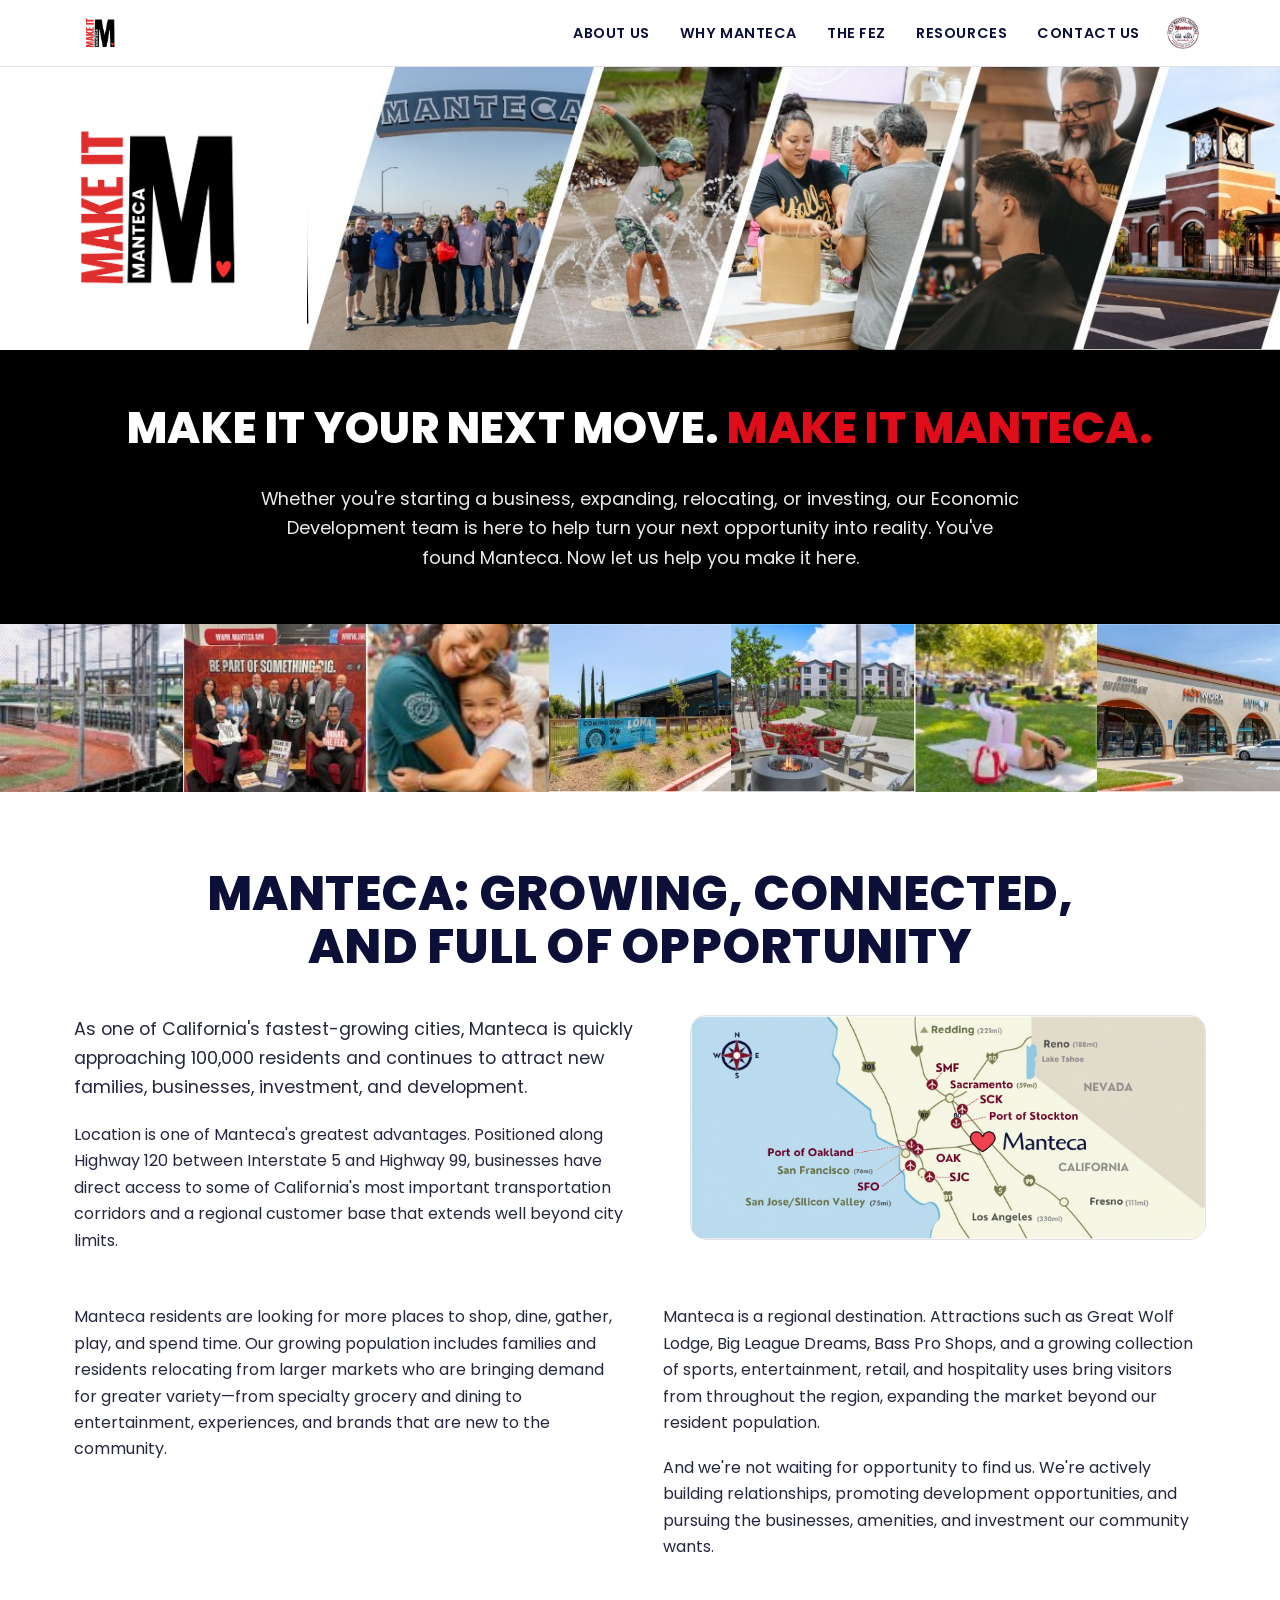
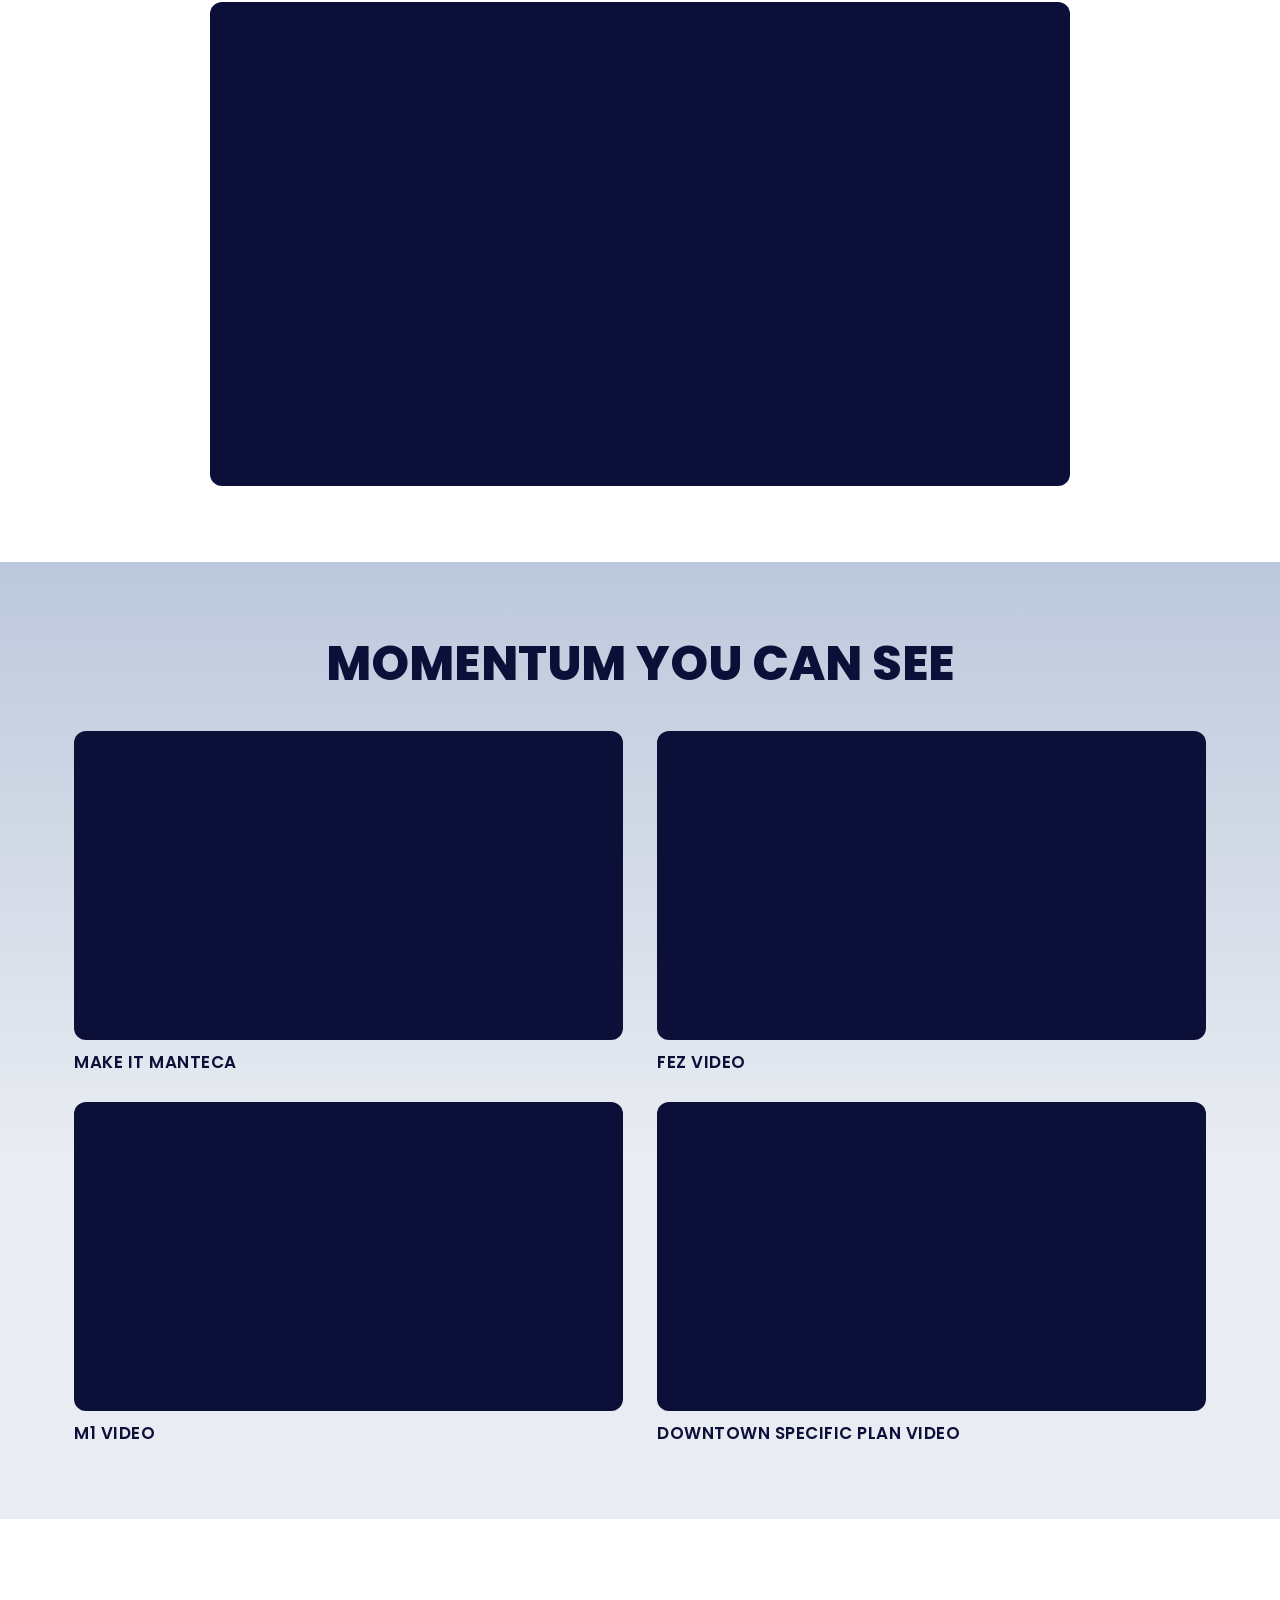
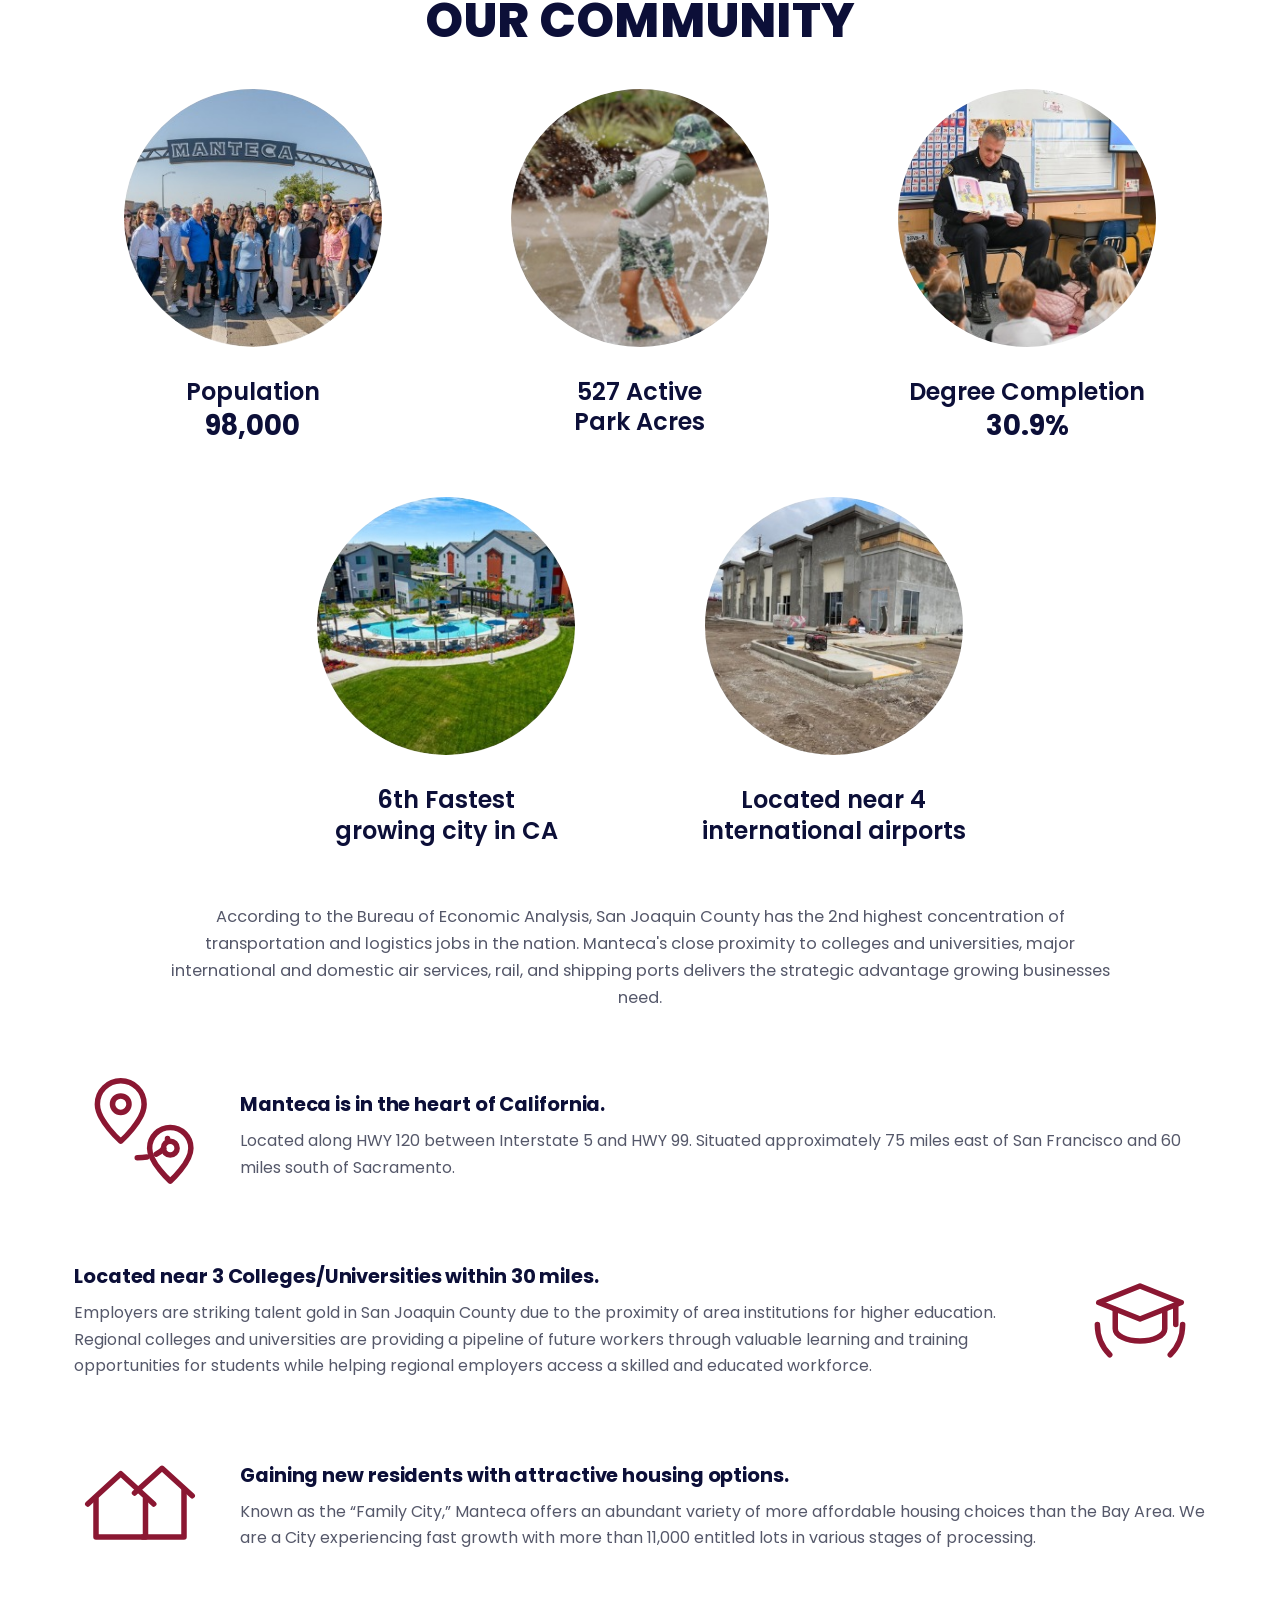
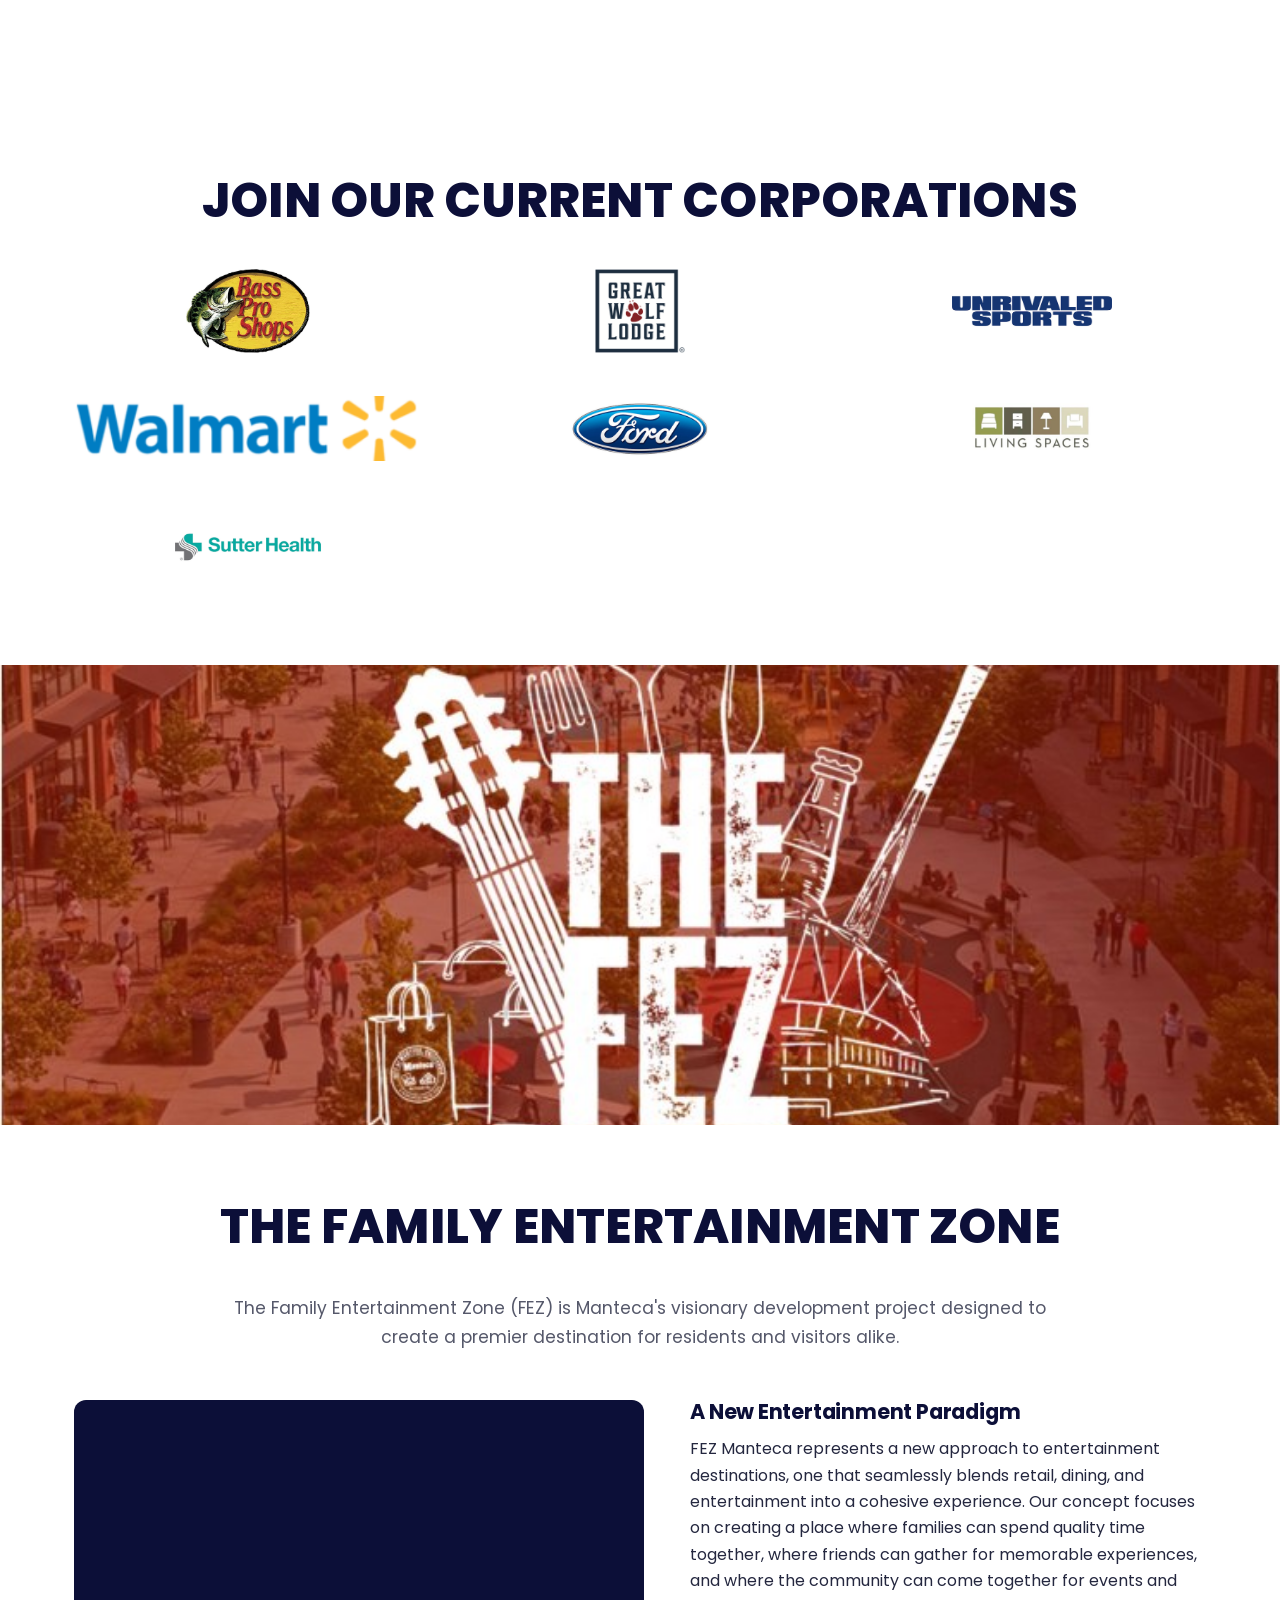
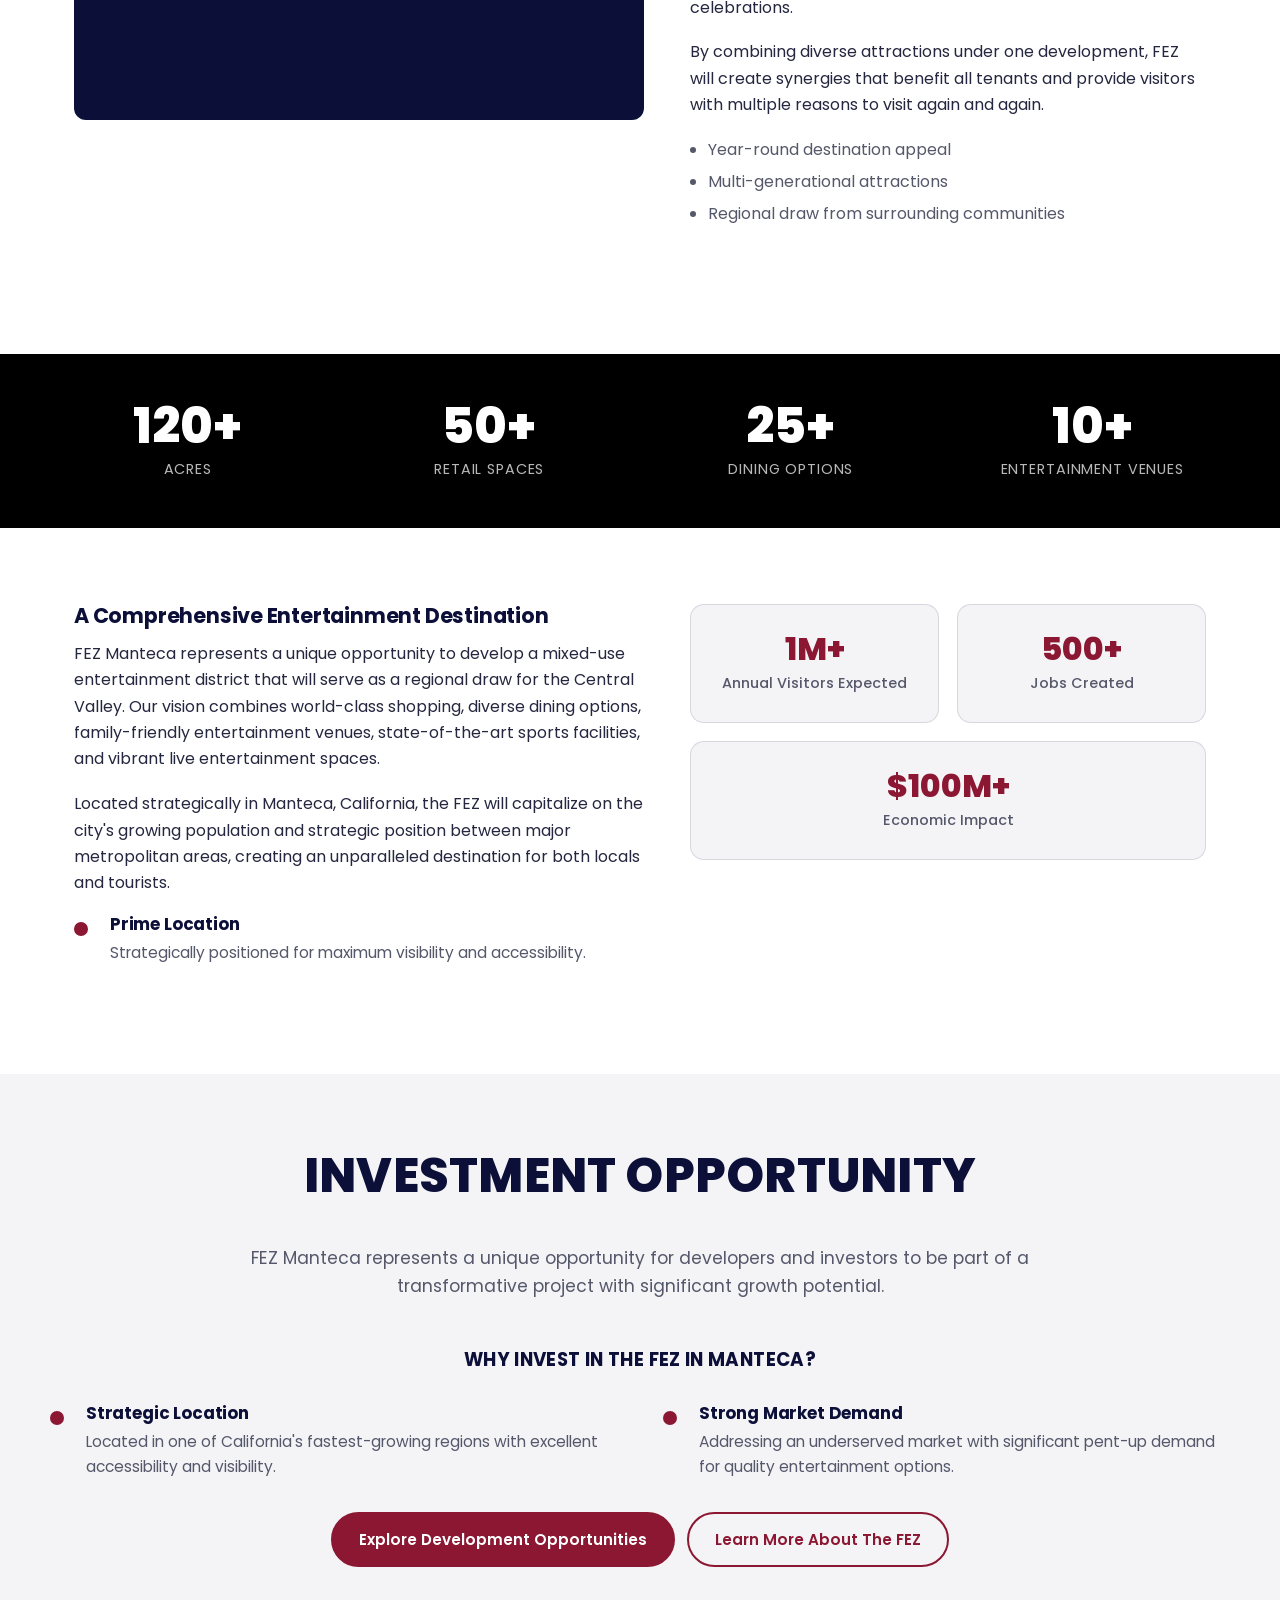
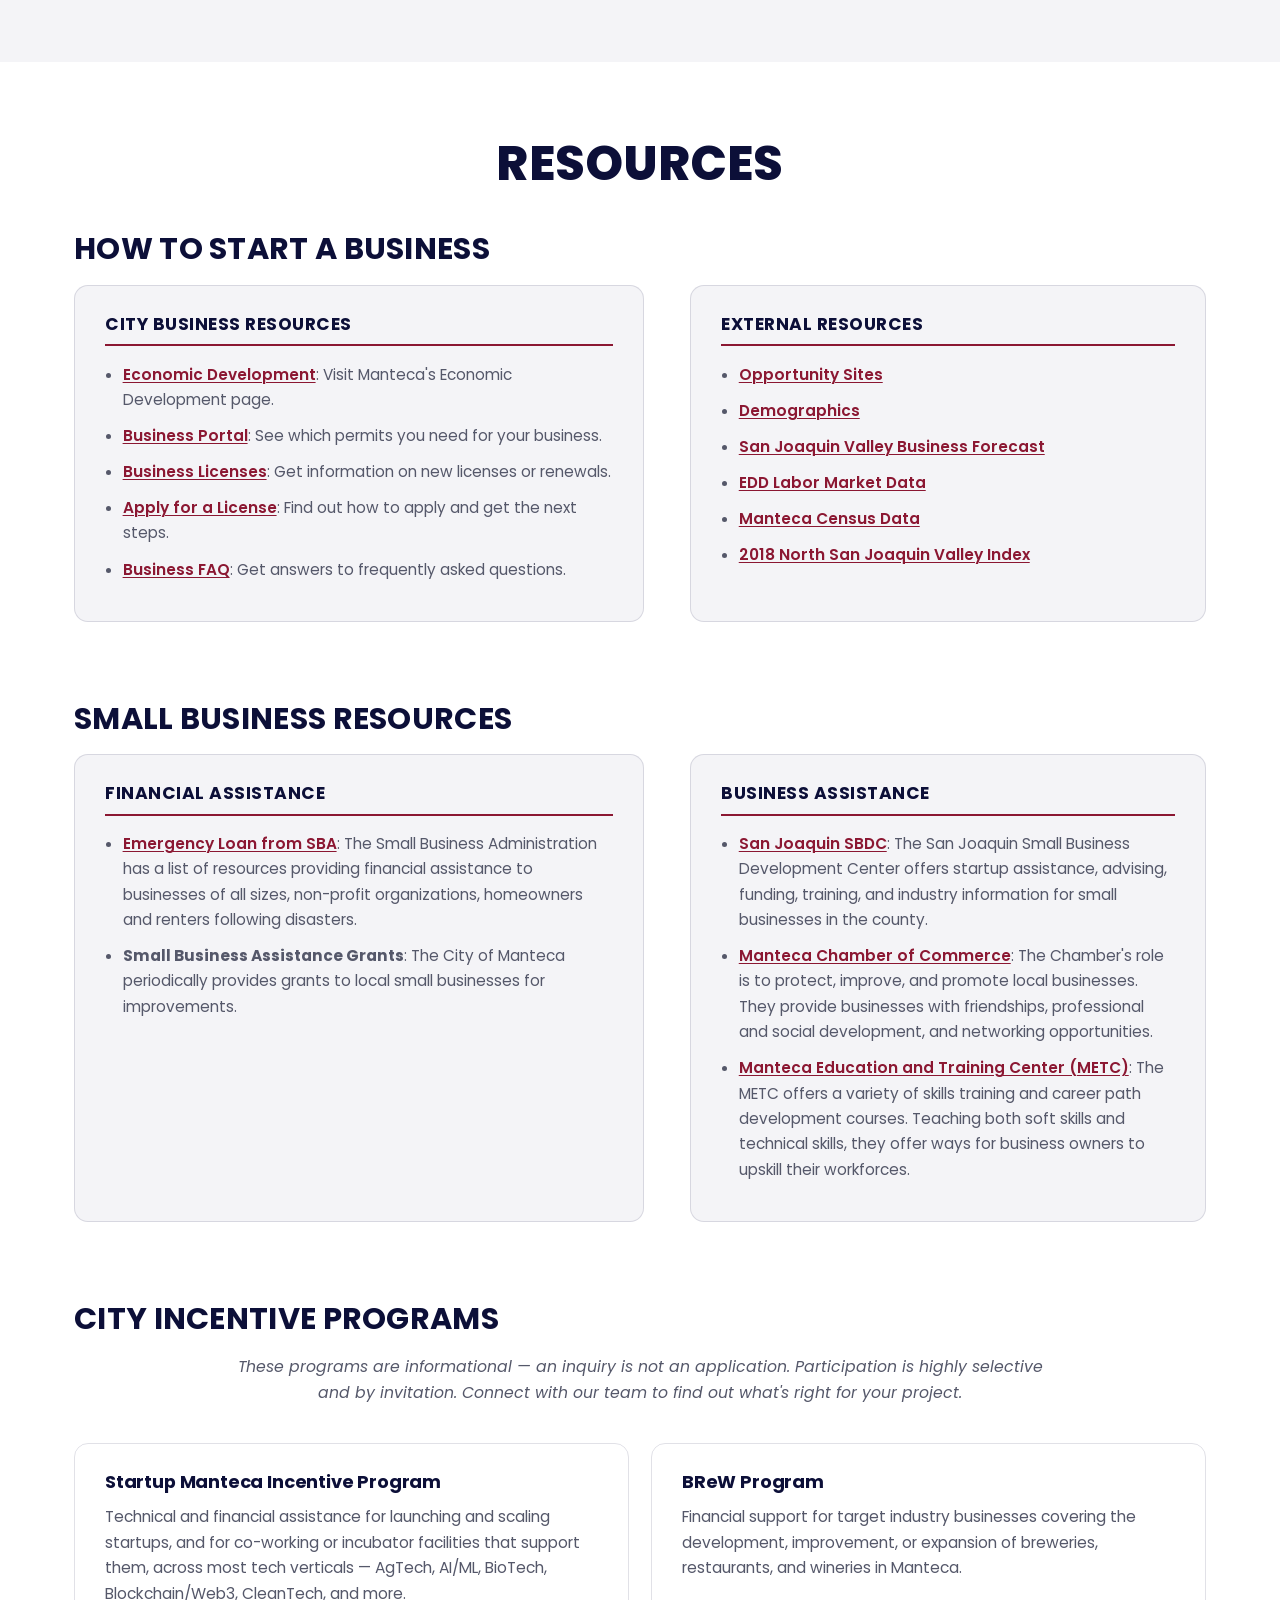
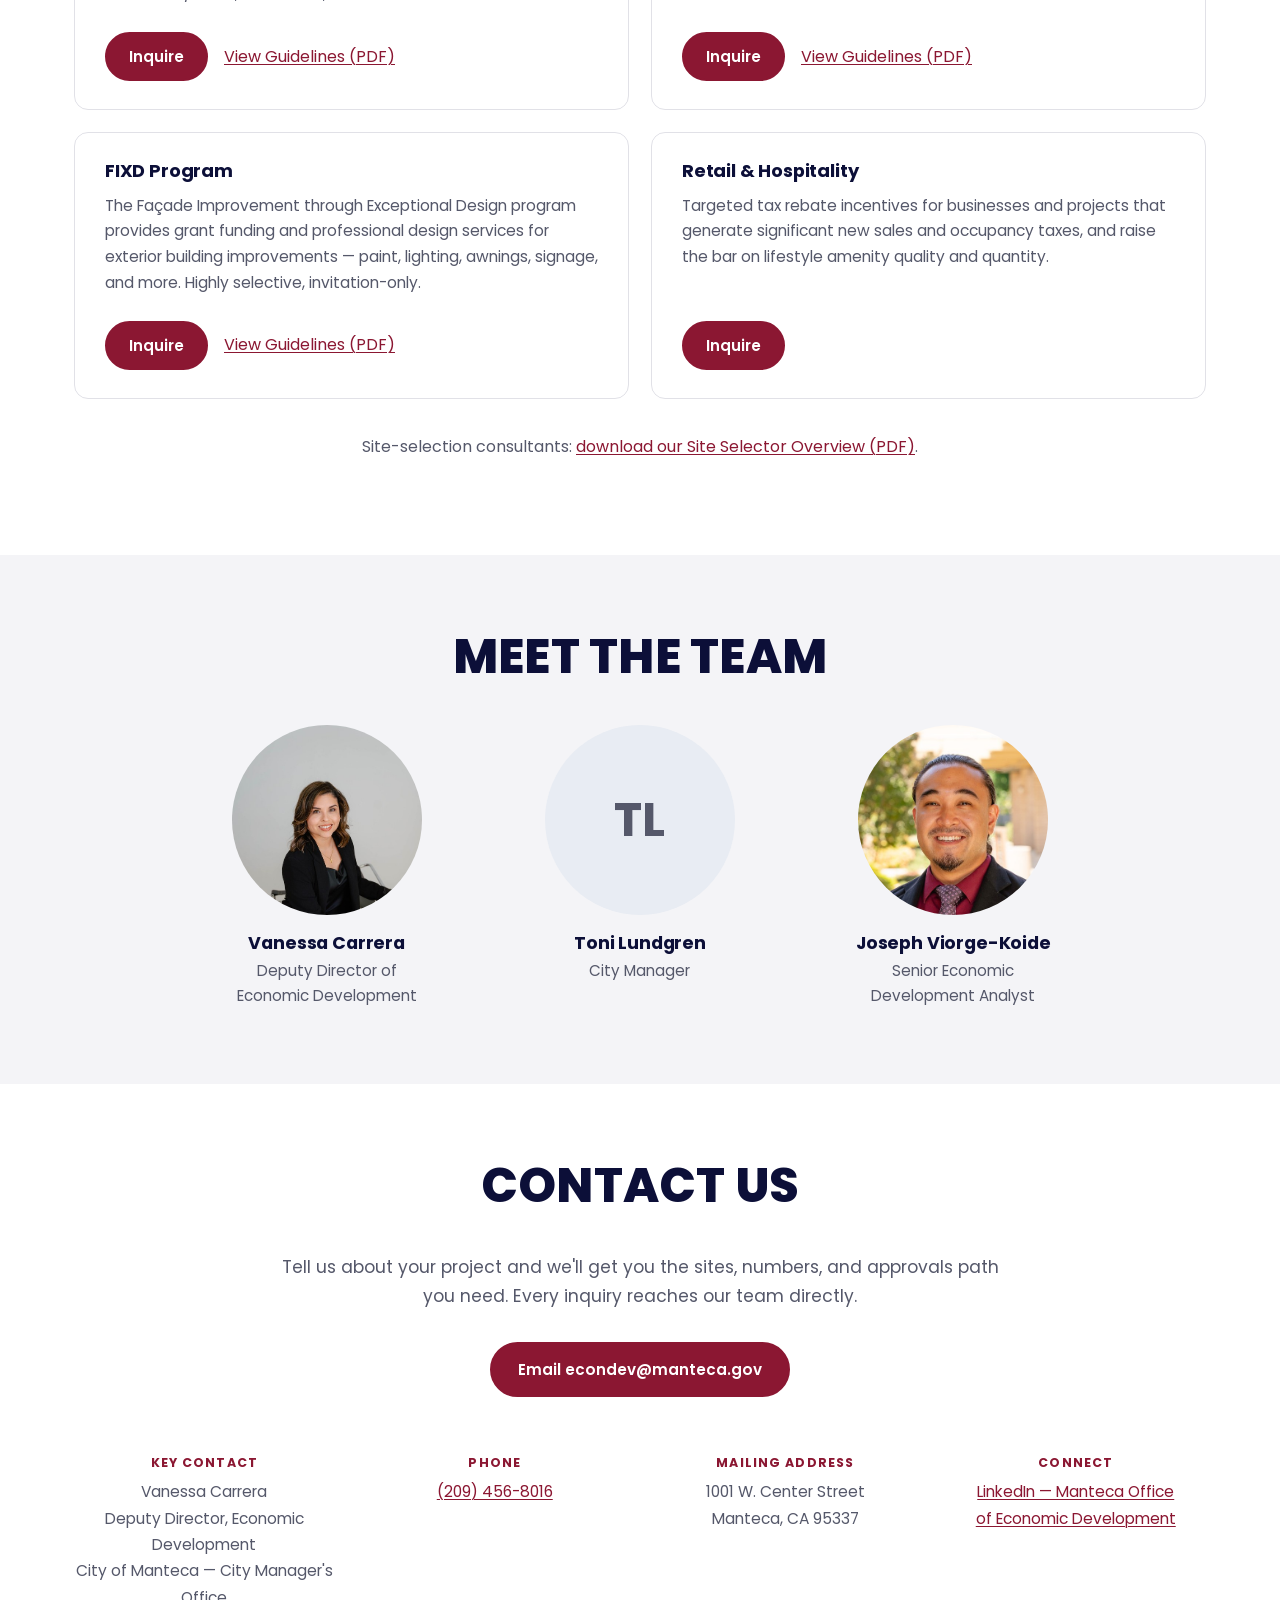
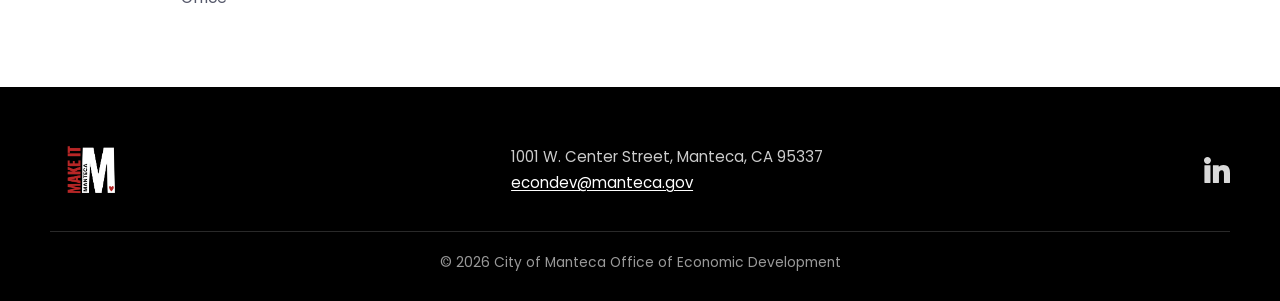
==== commit f6a29827: "Revert to Poppins — it is the intended typeface Reverses the switch to Inter. Poppins is what this p" ====
--- a/index.html
+++ b/index.html
@@ -18,7 +18,7 @@
 <link rel="icon" href="_img/city-seal.png">
 <link rel="preconnect" href="https://fonts.googleapis.com">
 <link rel="preconnect" href="https://fonts.gstatic.com" crossorigin>
-<link href="https://fonts.googleapis.com/css2?family=Inter:wght@400;500;600;700;800&display=swap" rel="stylesheet">
+<link href="https://fonts.googleapis.com/css2?family=Poppins:wght@300;400;500;600;700;800&display=swap" rel="stylesheet">
 <link href="_css/site.css" rel="stylesheet" type="text/css">
 </head>
 <body id="top">
--- a/_css/site.css
+++ b/_css/site.css
@@ -39,12 +39,13 @@
 
   --max: 1180px;
   --gutter: 24px;
-  /* The design is set in Canva Sans, which is not licensed for the web. Inter is the
-     closest free match — measured against the client's own page exports it scores a
-     0.69 shape match to Poppins' 0.57. Poppins was wrong here: its single-storey "a"
-     and geometric roundness are nothing like the design's double-storey grotesque.
-     The fallbacks are all neo-grotesques too, so an unloaded font still reads close. */
-  --font: "Inter", -apple-system, BlinkMacSystemFont, "Segoe UI", Helvetica, Arial, sans-serif;
+  /* Poppins, confirmed by the client as the intended face.
+     Note the Canva file itself mixes two typefaces: the hero banner and the FEZ
+     tagline are set in a geometric with a single-storey "a" (which Poppins matches),
+     while the body copy, the feature headings and the Our Community captions are set
+     in a grotesque with a double-storey "a". Poppins is used throughout rather than
+     reproducing that split, which looks accidental. */
+  --font: "Poppins", -apple-system, BlinkMacSystemFont, "Segoe UI", Helvetica, Arial, sans-serif;
 }
 
 * { box-sizing: border-box; }
